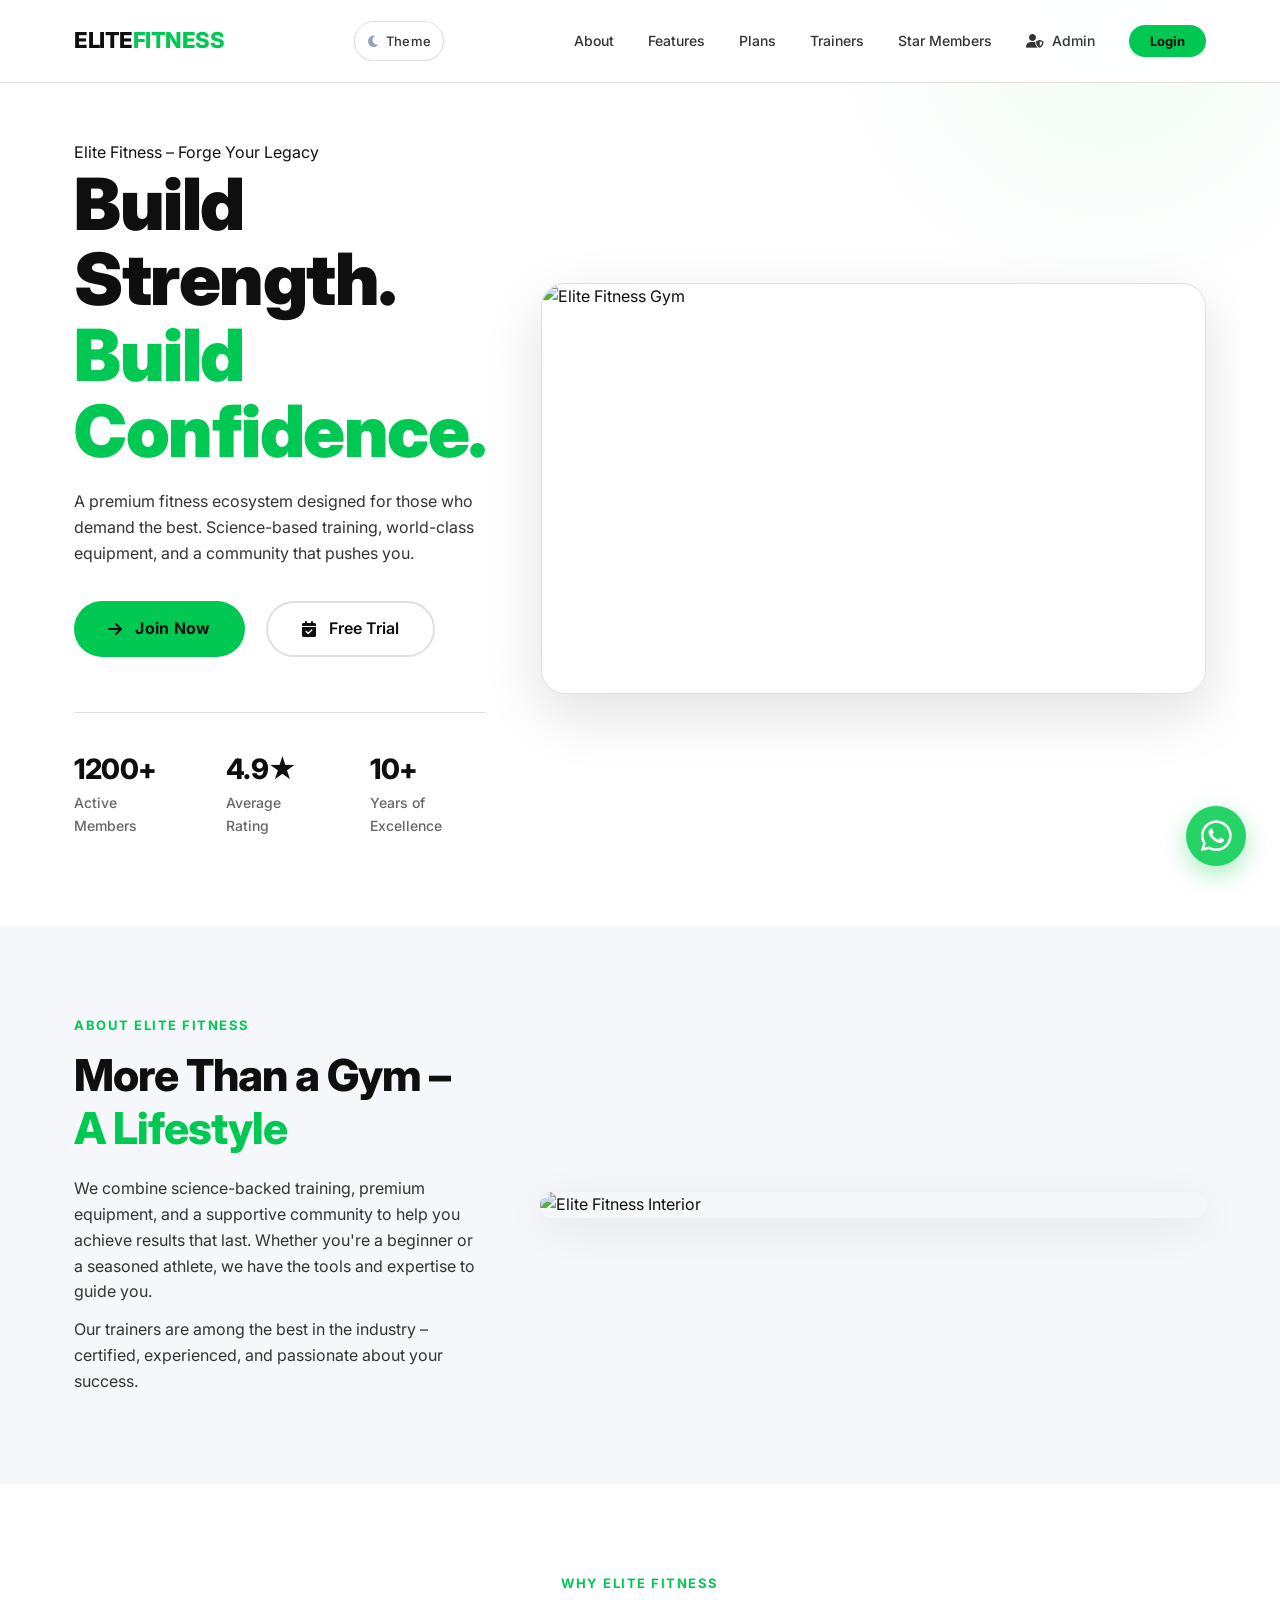
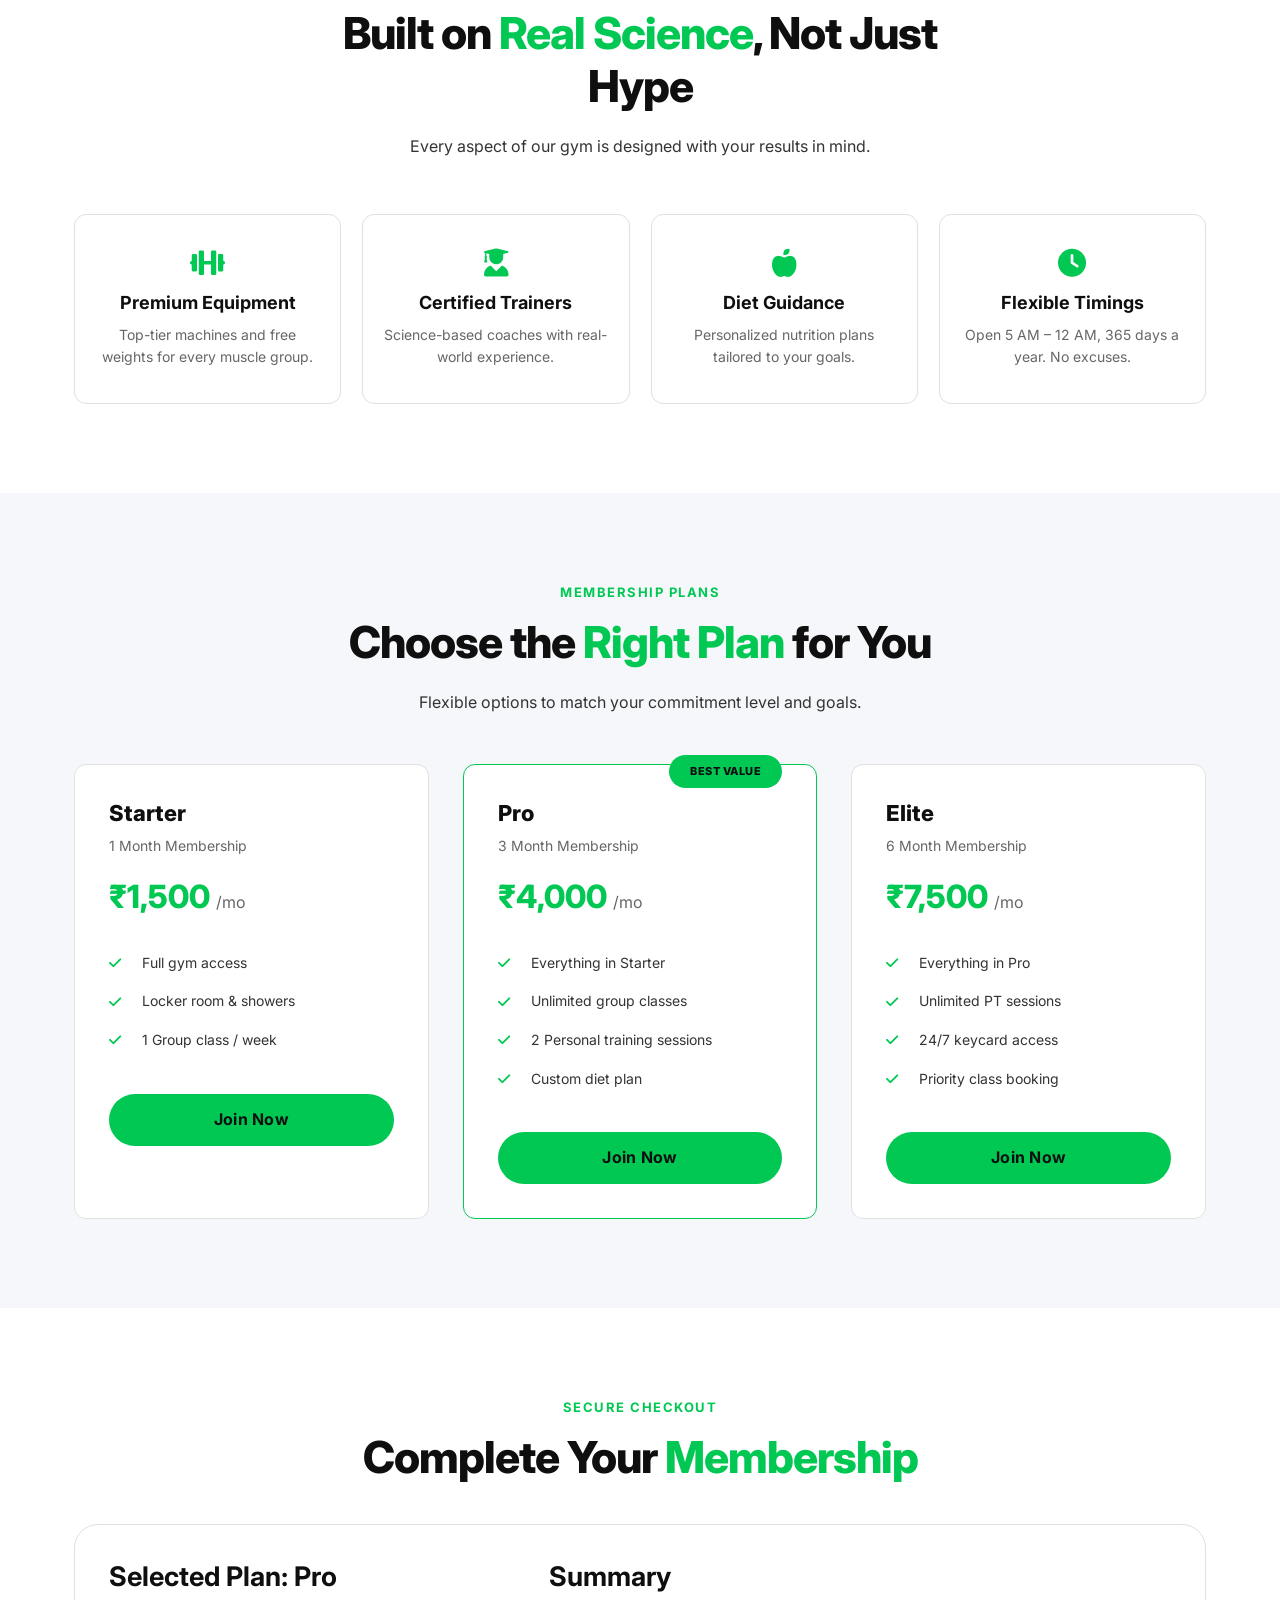
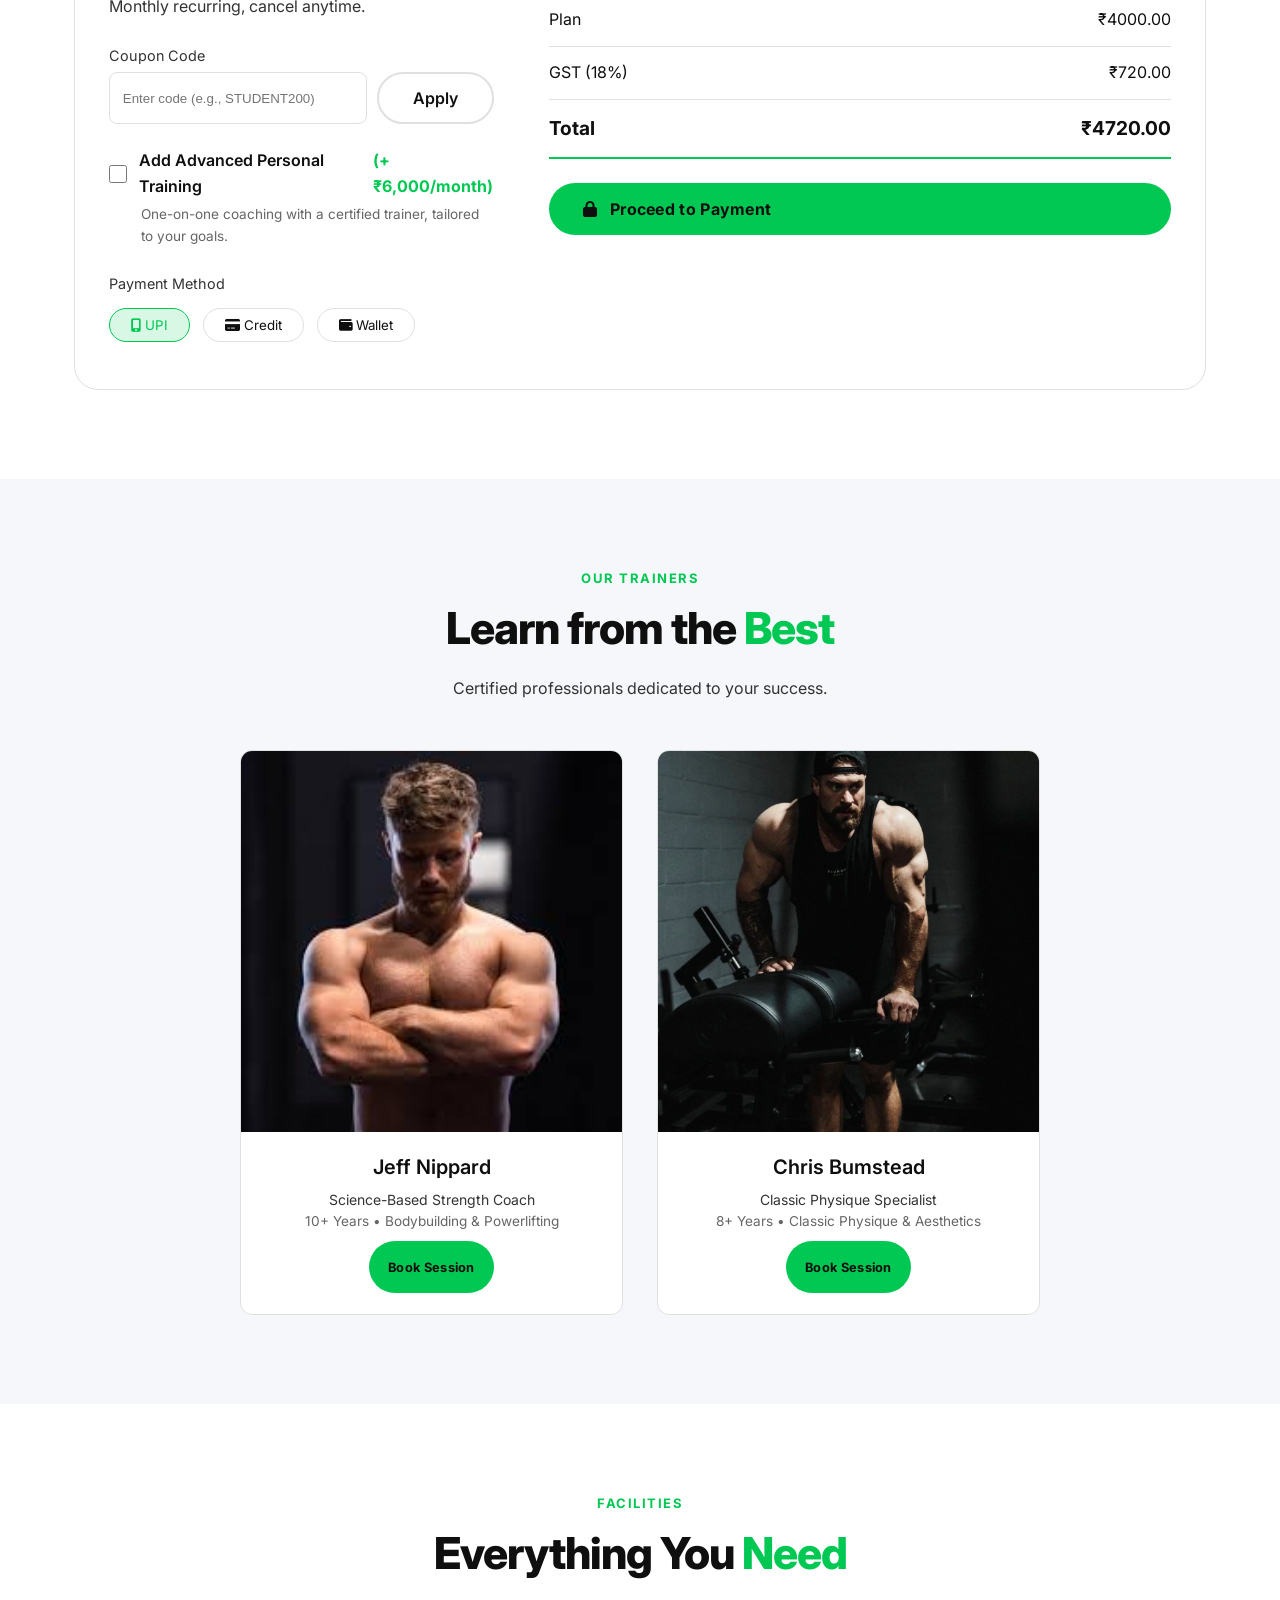
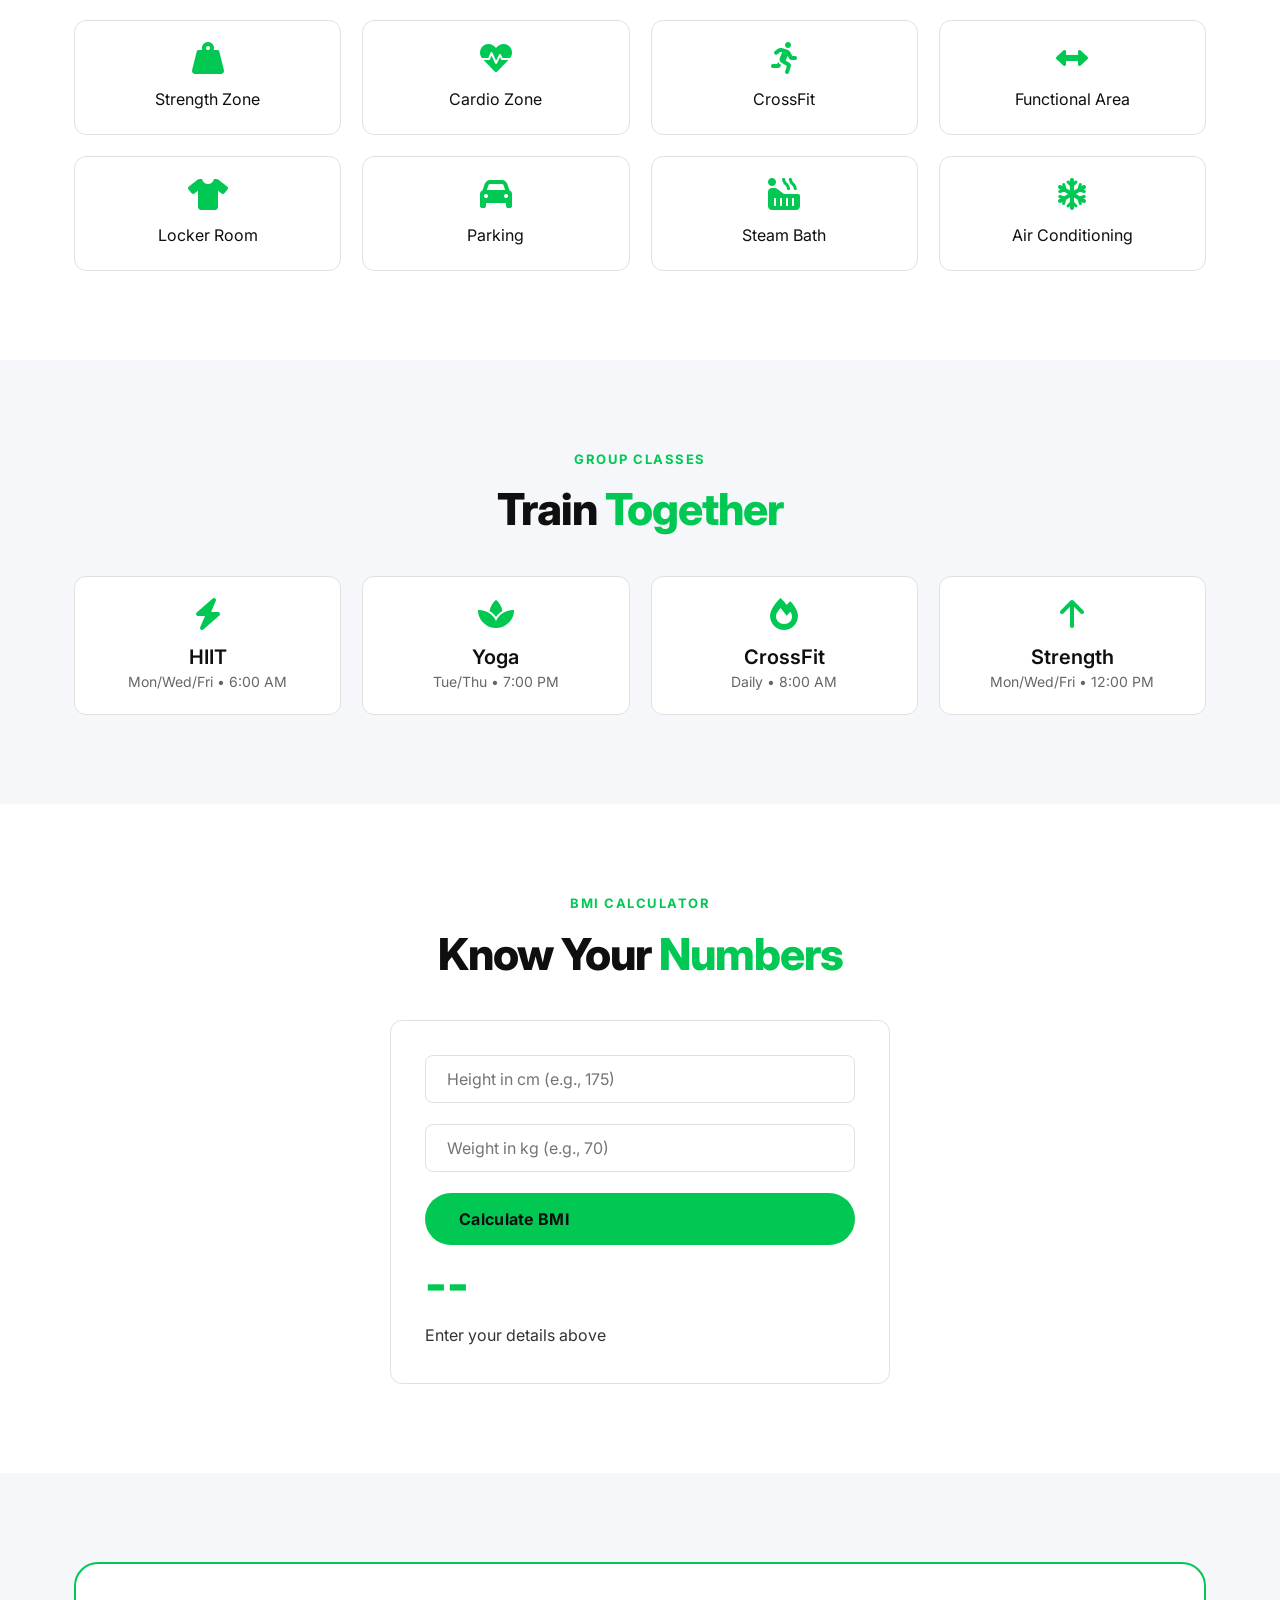
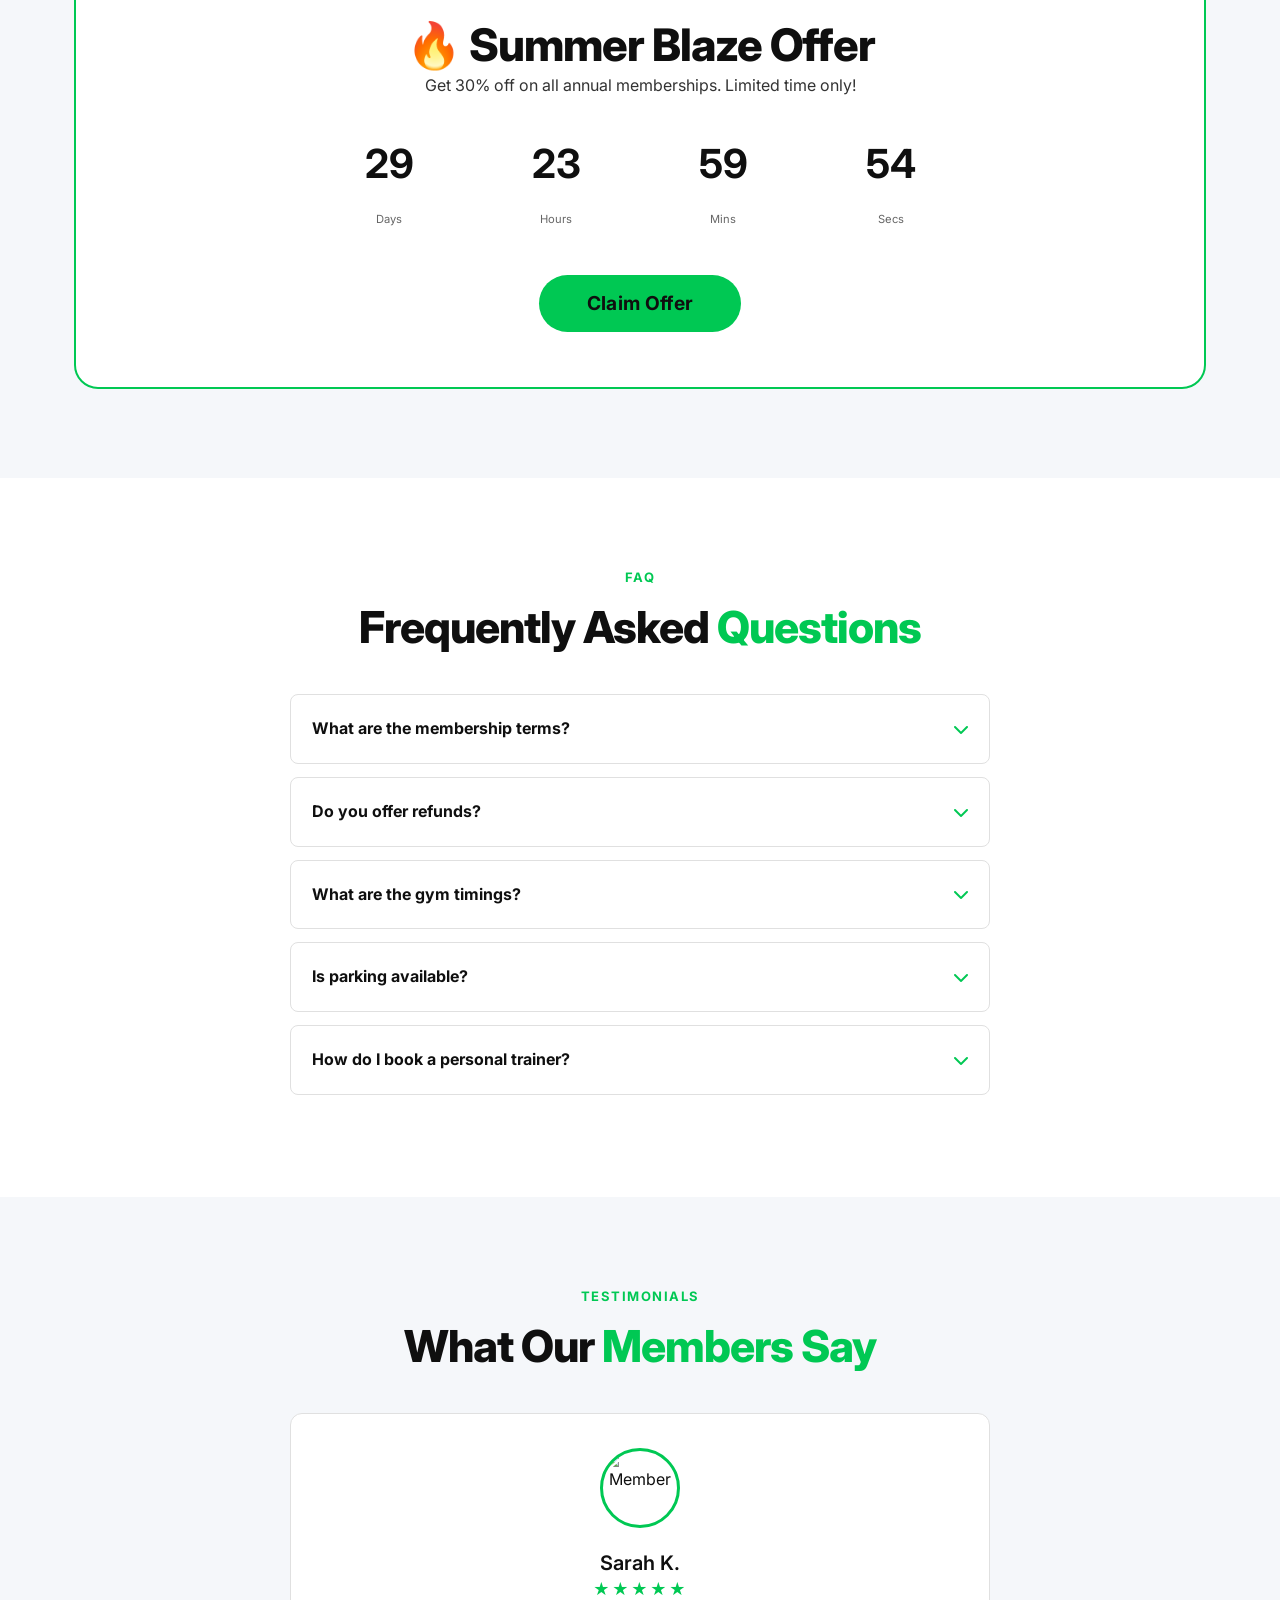
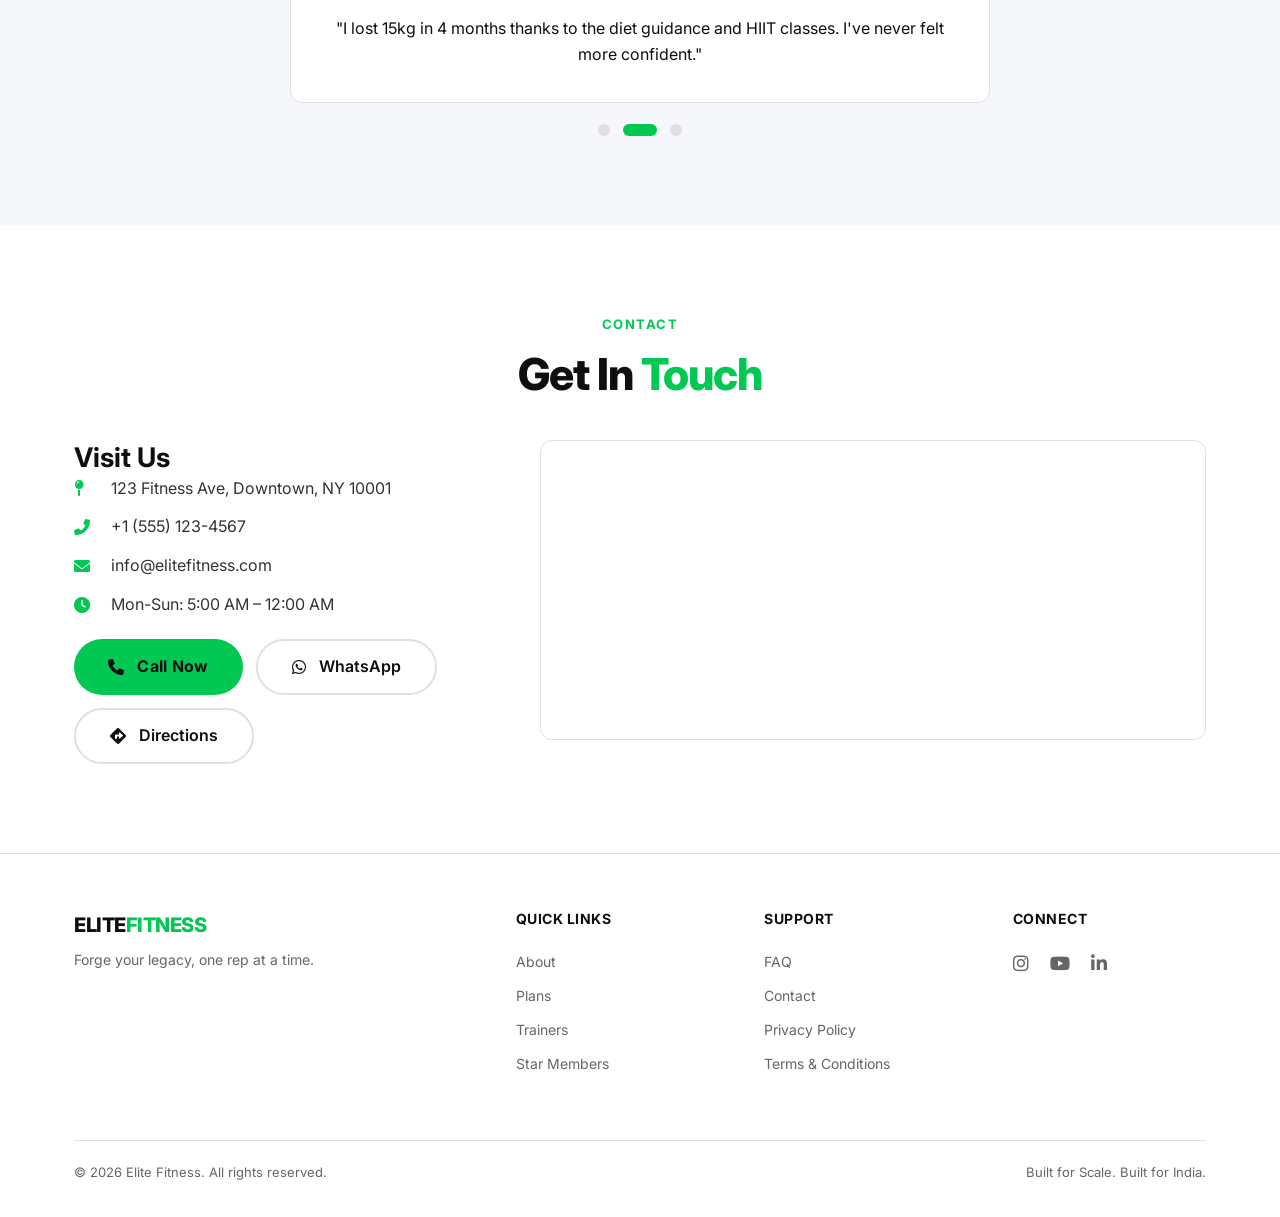
==== index.html @ 068bdd91 "mobile bug fixing" ====
<!DOCTYPE html>
<html lang="en">
<head>
    <meta charset="UTF-8" />
    <meta name="viewport" content="width=device-width, initial-scale=1.0, maximum-scale=1.0, user-scalable=no" />
    <title>Elite Fitness – Built for Scale. Built for India.</title>

    <script>
        (function() {
            var savedTheme = localStorage.getItem('theme') || 'dark';
            document.documentElement.setAttribute('data-theme', savedTheme);
        })();
    </script>

    <link rel="preconnect" href="https://fonts.googleapis.com" />
    <link rel="preconnect" href="https://fonts.gstatic.com" crossorigin />
    <link href="https://fonts.googleapis.com/css2?family=Inter:opsz,wght@14..32,400;14..32,500;14..32,600;14..32,700;14..32,800;14..32,900&display=swap" rel="stylesheet" />
    <link rel="stylesheet" href="https://cdnjs.cloudflare.com/ajax/libs/font-awesome/6.0.0-beta3/css/all.min.css" />
    <link rel="stylesheet" href="css/style.css" />

    <style>
        /* ============================================================
           MODAL STYLES with Smooth Animation
           ============================================================ */
        .modal-overlay {
            position: fixed;
            top: 0;
            left: 0;
            right: 0;
            bottom: 0;
            background: rgba(0,0,0,0.7);
            backdrop-filter: blur(4px);
            z-index: 9999;
            display: flex;
            align-items: center;
            justify-content: center;
            padding: 20px;
            opacity: 0;
            visibility: hidden;
            transition: opacity 0.3s ease, visibility 0.3s ease;
        }
        .modal-overlay.active {
            opacity: 1;
            visibility: visible;
        }
        .modal-box {
            background: var(--bg-card);
            border-radius: var(--radius-lg);
            padding: 40px 32px;
            max-width: 600px;
            width: 100%;
            max-height: 80vh;
            overflow-y: auto;
            border: 1px solid var(--border-light);
            box-shadow: var(--shadow-lg);
            position: relative;
            transform: translateY(20px) scale(0.95);
            transition: transform 0.3s ease, opacity 0.3s ease;
            opacity: 0;
        }
        .modal-overlay.active .modal-box {
            transform: translateY(0) scale(1);
            opacity: 1;
        }
        .modal-box h2 {
            font-size: 24px;
            font-weight: 800;
            margin-bottom: 16px;
            color: var(--text-primary);
        }
        .modal-box p {
            color: var(--text-secondary);
            line-height: 1.8;
            font-size: 14px;
            margin-bottom: 12px;
        }
        .modal-box ul {
            color: var(--text-secondary);
            line-height: 1.8;
            font-size: 14px;
            padding-left: 20px;
            margin-bottom: 12px;
        }
        .modal-close {
            position: absolute;
            top: 16px;
            right: 20px;
            background: transparent;
            border: none;
            color: var(--text-muted);
            font-size: 28px;
            cursor: pointer;
            line-height: 1;
            transition: color 0.2s ease;
        }
        .modal-close:hover {
            color: var(--text-primary);
        }
        @media (max-width: 480px) {
            .modal-box {
                padding: 24px 16px;
            }
            .modal-box h2 {
                font-size: 20px;
            }
        }

        /* Hamburger override – ensure it's always on top and clickable */
        .hamburger {
            z-index: 1001 !important;
            pointer-events: auto !important;
            touch-action: manipulation !important;
            cursor: pointer !important;
        }
        .nav-right {
            z-index: 1002 !important;
            position: relative;
        }
    </style>
</head>
<body>

    <!-- ============================================================
    NAVBAR
    ============================================================ -->
    <nav class="navbar" id="navbar">
        <div class="container">
            <a href="index.html" class="nav-logo">ELITE<span>FITNESS</span></a>

            <div class="nav-right">
                <button class="theme-toggle" id="themeToggle" aria-label="Toggle theme">
                    <span class="icon-sun"><i class="fas fa-sun"></i></span>
                    <span class="icon-moon"><i class="fas fa-moon"></i></span>
                    <span class="toggle-label">Theme</span>
                </button>

                <!-- Hamburger with inline onclick fallback -->
                <button class="hamburger" id="hamburger" aria-label="Toggle menu" onclick="toggleMenu(event)">
                    <span></span>
                    <span></span>
                    <span></span>
                </button>
            </div>

            <ul class="nav-links" id="navLinks">
                <li><a href="#about">About</a></li>
                <li><a href="#features">Features</a></li>
                <li><a href="#plans">Plans</a></li>
                <li><a href="#trainers">Trainers</a></li>
                <li><a href="star-members.html">Star Members</a></li>
                <li><a href="admin.html" class="admin-link"><i class="fas fa-user-shield"></i> Admin</a></li>
                <li><a href="dashboard.html" class="nav-cta">Login</a></li>
            </ul>
        </div>
    </nav>

    <!-- ============================================================
    REST OF SECTIONS (unchanged – kept compact for space)
    ============================================================ -->
    <section class="hero" id="home">
        <div class="container">
            <div class="hero-grid">
                <div class="hero-text">
                    <div class="hero-badge"><span class="dot"></span>Elite Fitness – Forge Your Legacy</div>
                    <h1>Build Strength.<br /><span class="highlight">Build Confidence.</span></h1>
                    <p>A premium fitness ecosystem designed for those who demand the best. Science-based training, world-class equipment, and a community that pushes you.</p>
                    <div class="hero-actions">
                        <a href="#plans" class="btn-primary"><i class="fas fa-arrow-right"></i> Join Now</a>
                        <a href="#contact" class="btn-outline"><i class="fas fa-calendar-check"></i> Free Trial</a>
                    </div>
                    <div class="hero-stats">
                        <div><div class="stat-number">1200+</div><div class="stat-label">Active Members</div></div>
                        <div><div class="stat-number">4.9★</div><div class="stat-label">Average Rating</div></div>
                        <div><div class="stat-number">10+</div><div class="stat-label">Years of Excellence</div></div>
                    </div>
                </div>
                <div class="hero-image">
                    <img src="https://images.unsplash.com/photo-1534438327276-14e5300c3a48?w=800&q=80" alt="Elite Fitness Gym" loading="lazy" />
                </div>
            </div>
        </div>
    </section>

    <section class="section" id="about">
        <div class="container">
            <div class="grid-2">
                <div>
                    <span class="section-label">About Elite Fitness</span>
                    <h2 class="section-title">More Than a Gym – <span class="highlight">A Lifestyle</span></h2>
                    <p class="section-desc">We combine science-backed training, premium equipment, and a supportive community to help you achieve results that last. Whether you're a beginner or a seasoned athlete, we have the tools and expertise to guide you.</p>
                    <p class="section-desc" style="margin-top:12px;">Our trainers are among the best in the industry – certified, experienced, and passionate about your success.</p>
                </div>
                <div>
                    <img src="https://images.unsplash.com/photo-1526506118085-60ce8714f8c5?w=800&q=80" alt="Elite Fitness Interior" loading="lazy" style="width:100%; border-radius:var(--radius-lg); box-shadow:var(--shadow-md);" />
                </div>
            </div>
        </div>
    </section>

    <section class="section section-alt" id="features">
        <div class="container">
            <div style="text-align:center; max-width:700px; margin:0 auto 40px;">
                <span class="section-label">Why Elite Fitness</span>
                <h2 class="section-title">Built on <span class="highlight">Real Science</span>, Not Just Hype</h2>
                <p class="section-desc" style="margin:0 auto;">Every aspect of our gym is designed with your results in mind.</p>
            </div>
            <div class="feature-grid">
                <div class="feature-item"><i class="fas fa-dumbbell"></i><h4>Premium Equipment</h4><p>Top-tier machines and free weights for every muscle group.</p></div>
                <div class="feature-item"><i class="fas fa-user-graduate"></i><h4>Certified Trainers</h4><p>Science-based coaches with real-world experience.</p></div>
                <div class="feature-item"><i class="fas fa-apple-alt"></i><h4>Diet Guidance</h4><p>Personalized nutrition plans tailored to your goals.</p></div>
                <div class="feature-item"><i class="fas fa-clock"></i><h4>Flexible Timings</h4><p>Open 5 AM – 12 AM, 365 days a year. No excuses.</p></div>
            </div>
        </div>
    </section>

    <section class="section" id="plans">
        <div class="container">
            <div style="text-align:center; max-width:700px; margin:0 auto 48px;">
                <span class="section-label">Membership Plans</span>
                <h2 class="section-title">Choose the <span class="highlight">Right Plan</span> for You</h2>
                <p class="section-desc" style="margin:0 auto;">Flexible options to match your commitment level and goals.</p>
            </div>
            <div class="grid-3">
                <div class="format-card">
                    <h3>Starter</h3>
                    <div class="subtitle">1 Month Membership</div>
                    <div class="price">₹1,500 <span>/mo</span></div>
                    <ul>
                        <li><i class="fas fa-check"></i> Full gym access</li>
                        <li><i class="fas fa-check"></i> Locker room & showers</li>
                        <li><i class="fas fa-check"></i> 1 Group class / week</li>
                    </ul>
                    <a href="#checkout" class="btn-primary" style="width:100%; justify-content:center;">Join Now</a>
                </div>
                <div class="format-card" style="border-color:var(--accent);">
                    <span class="popular">Best Value</span>
                    <h3>Pro</h3>
                    <div class="subtitle">3 Month Membership</div>
                    <div class="price">₹4,000 <span>/mo</span></div>
                    <ul>
                        <li><i class="fas fa-check"></i> Everything in Starter</li>
                        <li><i class="fas fa-check"></i> Unlimited group classes</li>
                        <li><i class="fas fa-check"></i> 2 Personal training sessions</li>
                        <li><i class="fas fa-check"></i> Custom diet plan</li>
                    </ul>
                    <a href="#checkout" class="btn-primary" style="width:100%; justify-content:center;">Join Now</a>
                </div>
                <div class="format-card">
                    <h3>Elite</h3>
                    <div class="subtitle">6 Month Membership</div>
                    <div class="price">₹7,500 <span>/mo</span></div>
                    <ul>
                        <li><i class="fas fa-check"></i> Everything in Pro</li>
                        <li><i class="fas fa-check"></i> Unlimited PT sessions</li>
                        <li><i class="fas fa-check"></i> 24/7 keycard access</li>
                        <li><i class="fas fa-check"></i> Priority class booking</li>
                    </ul>
                    <a href="#checkout" class="btn-primary" style="width:100%; justify-content:center;">Join Now</a>
                </div>
            </div>
        </div>
    </section>

    <section class="section section-alt" id="checkout">
        <div class="container">
            <div style="text-align:center; max-width:700px; margin:0 auto 40px;">
                <span class="section-label">Secure Checkout</span>
                <h2 class="section-title">Complete Your <span class="highlight">Membership</span></h2>
            </div>
            <div class="checkout-wrapper" id="checkoutWrapper">
                <div>
                    <h3>Selected Plan: <span id="selectedPlanName">Pro</span></h3>
                    <p style="color:var(--text-secondary);">Monthly recurring, cancel anytime.</p>
                    <div style="margin:1.5rem 0;">
                        <label style="display:block;font-size:0.9rem;color:var(--text-secondary);margin-bottom:0.3rem;">Coupon Code</label>
                        <div style="display:flex; gap:10px;">
                            <input type="text" id="discountCodeInput" placeholder="Enter code (e.g., STUDENT200)" style="flex:1; padding:0.8rem; border-radius:8px; border:1px solid var(--border-light); background:var(--bg-card); color:var(--text-primary);" />
                            <button class="btn-outline" id="applyDiscountBtn">Apply</button>
                        </div>
                        <div id="discountMessage" style="margin-top:0.5rem; font-size:0.9rem;"></div>
                    </div>
                    <div style="margin:1.5rem 0;">
                        <label style="display:flex; align-items:center; gap:12px; cursor:pointer;">
                            <input type="checkbox" id="ptAddon" style="width:20px; height:20px; accent-color:var(--accent);" />
                            <span style="font-weight:600;">Add Advanced Personal Training</span>
                            <span style="color:var(--accent); font-weight:700;">(+₹6,000/month)</span>
                        </label>
                        <p style="color:var(--text-muted); font-size:0.85rem; margin-top:4px; margin-left:32px;">One-on-one coaching with a certified trainer, tailored to your goals.</p>
                    </div>
                    <label style="display:block;font-size:0.9rem;color:var(--text-secondary);margin-bottom:0.5rem;">Payment Method</label>
                    <div class="payment-methods">
                        <button class="active"><i class="fas fa-mobile-alt"></i> UPI</button>
                        <button><i class="fas fa-credit-card"></i> Credit</button>
                        <button><i class="fas fa-wallet"></i> Wallet</button>
                    </div>
                </div>
                <div>
                    <h3>Summary</h3>
                    <div class="summary-line"><span>Plan</span><span id="summaryPlanPrice">₹4,000.00</span></div>
                    <div class="summary-line" id="ptSummaryRow" style="display:none;"><span>Advanced Personal Training</span><span id="summaryPtPrice">₹6,000.00</span></div>
                    <div class="summary-line" id="discountSummaryRow" style="display:none;"><span>Discount</span><span id="summaryDiscount">-₹0.00</span></div>
                    <div class="summary-line"><span>GST (18%)</span><span id="summaryGst">₹720.00</span></div>
                    <div class="summary-line total"><span>Total</span><span id="summaryTotal">₹4,720.00</span></div>
                    <button class="btn-primary" style="width:100%;margin-top:1.5rem;" id="proceedPaymentBtn"><i class="fas fa-lock"></i> Proceed to Payment</button>
                </div>
            </div>
        </div>
    </section>

    <section class="section" id="trainers">
        <div class="container">
            <div style="text-align:center; max-width:700px; margin:0 auto 48px;">
                <span class="section-label">Our Trainers</span>
                <h2 class="section-title">Learn from the <span class="highlight">Best</span></h2>
                <p class="section-desc" style="margin:0 auto;">Certified professionals dedicated to your success.</p>
            </div>
            <div class="trainer-grid">
                <div class="trainer-card">
                    <img src="images/trainer-jeff.webp" alt="Jeff Nippard" loading="lazy" />
                    <div class="info">
                        <h4>Jeff Nippard</h4>
                        <p>Science-Based Strength Coach</p>
                        <p style="font-size:0.85rem; color:var(--text-muted);">10+ Years • Bodybuilding & Powerlifting</p>
                        <button class="btn-primary" style="padding:0.4rem 1.2rem;font-size:0.8rem;margin-top:0.5rem;">Book Session</button>
                    </div>
                </div>
                <div class="trainer-card">
                    <img src="images/trainer-chris.webp" alt="Chris Bumstead" loading="lazy" />
                    <div class="info">
                        <h4>Chris Bumstead</h4>
                        <p>Classic Physique Specialist</p>
                        <p style="font-size:0.85rem; color:var(--text-muted);">8+ Years • Classic Physique & Aesthetics</p>
                        <button class="btn-primary" style="padding:0.4rem 1.2rem;font-size:0.8rem;margin-top:0.5rem;">Book Session</button>
                    </div>
                </div>
            </div>
        </div>
    </section>

    <section class="section section-alt" id="facilities">
        <div class="container">
            <div style="text-align:center; max-width:700px; margin:0 auto 40px;">
                <span class="section-label">Facilities</span>
                <h2 class="section-title">Everything You <span class="highlight">Need</span></h2>
            </div>
            <div class="facility-grid">
                <div class="facility-item"><i class="fas fa-weight-hanging"></i><p>Strength Zone</p></div>
                <div class="facility-item"><i class="fas fa-heartbeat"></i><p>Cardio Zone</p></div>
                <div class="facility-item"><i class="fas fa-running"></i><p>CrossFit</p></div>
                <div class="facility-item"><i class="fas fa-arrows-alt-h"></i><p>Functional Area</p></div>
                <div class="facility-item"><i class="fas fa-tshirt"></i><p>Locker Room</p></div>
                <div class="facility-item"><i class="fas fa-car"></i><p>Parking</p></div>
                <div class="facility-item"><i class="fas fa-hot-tub"></i><p>Steam Bath</p></div>
                <div class="facility-item"><i class="fas fa-snowflake"></i><p>Air Conditioning</p></div>
            </div>
        </div>
    </section>

    <section class="section" id="classes">
        <div class="container">
            <div style="text-align:center; max-width:700px; margin:0 auto 40px;">
                <span class="section-label">Group Classes</span>
                <h2 class="section-title">Train <span class="highlight">Together</span></h2>
            </div>
            <div class="class-grid">
                <div class="class-card"><i class="fas fa-bolt"></i><h4>HIIT</h4><div class="time">Mon/Wed/Fri • 6:00 AM</div></div>
                <div class="class-card"><i class="fas fa-spa"></i><h4>Yoga</h4><div class="time">Tue/Thu • 7:00 PM</div></div>
                <div class="class-card"><i class="fas fa-fire"></i><h4>CrossFit</h4><div class="time">Daily • 8:00 AM</div></div>
                <div class="class-card"><i class="fas fa-arrow-up"></i><h4>Strength</h4><div class="time">Mon/Wed/Fri • 12:00 PM</div></div>
            </div>
        </div>
    </section>

    <section class="section section-alt" id="bmi">
        <div class="container">
            <div style="text-align:center; max-width:700px; margin:0 auto 40px;">
                <span class="section-label">BMI Calculator</span>
                <h2 class="section-title">Know Your <span class="highlight">Numbers</span></h2>
            </div>
            <div class="bmi-box">
                <input type="number" id="bmiHeight" placeholder="Height in cm (e.g., 175)" min="1" />
                <input type="number" id="bmiWeight" placeholder="Weight in kg (e.g., 70)" min="1" />
                <button class="btn-primary" id="calcBmi" style="width:100%;">Calculate BMI</button>
                <div class="bmi-result" id="bmiResult">
                    <div class="bmi-number">--</div>
                    <p id="bmiCategory" style="color:var(--text-secondary);">Enter your details above</p>
                    <p id="bmiSuggestion" style="font-size:0.9rem;color:var(--text-secondary);"></p>
                </div>
            </div>
        </div>
    </section>

    <section class="section" id="offers">
        <div class="container">
            <div class="offer-banner">
                <h2 style="font-size:clamp(1.8rem,4vw,2.8rem);">🔥 Summer Blaze Offer</h2>
                <p style="color:var(--text-secondary);">Get 30% off on all annual memberships. Limited time only!</p>
                <div class="countdown" id="countdown">
                    <span><span id="days">00</span><span class="label">Days</span></span>
                    <span><span id="hours">00</span><span class="label">Hours</span></span>
                    <span><span id="minutes">00</span><span class="label">Mins</span></span>
                    <span><span id="seconds">00</span><span class="label">Secs</span></span>
                </div>
                <a href="#plans" class="btn-primary" style="font-size:1.2rem;padding:0.8rem 3rem;">Claim Offer</a>
            </div>
        </div>
    </section>

    <section class="section section-alt" id="faq">
        <div class="container">
            <div style="text-align:center; max-width:700px; margin:0 auto 40px;">
                <span class="section-label">FAQ</span>
                <h2 class="section-title">Frequently Asked <span class="highlight">Questions</span></h2>
            </div>
            <div class="faq-list">
                <div class="faq-item"><div class="faq-question">What are the membership terms? <i class="fas fa-chevron-down"></i></div><div class="faq-answer">All memberships are monthly rolling. You can cancel anytime with 7 days' notice.</div></div>
                <div class="faq-item"><div class="faq-question">Do you offer refunds? <i class="fas fa-chevron-down"></i></div><div class="faq-answer">We offer a 7-day money-back guarantee if you are not satisfied with your trial.</div></div>
                <div class="faq-item"><div class="faq-question">What are the gym timings? <i class="fas fa-chevron-down"></i></div><div class="faq-answer">We are open from 5:00 AM to 12:00 AM, 365 days a year.</div></div>
                <div class="faq-item"><div class="faq-question">Is parking available? <i class="fas fa-chevron-down"></i></div><div class="faq-answer">Yes, we have a dedicated parking lot with 50+ spots for members.</div></div>
                <div class="faq-item"><div class="faq-question">How do I book a personal trainer? <i class="fas fa-chevron-down"></i></div><div class="faq-answer">You can book a session directly via the trainers' section on this site or at the front desk.</div></div>
            </div>
        </div>
    </section>

    <section class="section" id="testimonials">
        <div class="container">
            <div style="text-align:center; max-width:700px; margin:0 auto 40px;">
                <span class="section-label">Testimonials</span>
                <h2 class="section-title">What Our <span class="highlight">Members Say</span></h2>
            </div>
            <div class="testimonial-carousel">
                <div class="testimonial-track" id="testimonialTrack">
                    <div class="testimonial-card"><img src="https://images.unsplash.com/photo-1507003211169-0a1dd7228f2d?w=200&q=80" alt="Member" loading="lazy" width="80" height="80" /><h4>Michael R.</h4><div class="stars">★★★★★</div><p>"The best gym I've ever been to. The trainers know their stuff, and the atmosphere is electric."</p></div>
                    <div class="testimonial-card"><img src="https://images.unsplash.com/photo-1494790108377-be9c29b29330?w=200&q=80" alt="Member" loading="lazy" width="80" height="80" /><h4>Sarah K.</h4><div class="stars">★★★★★</div><p>"I lost 15kg in 4 months thanks to the diet guidance and HIIT classes. I've never felt more confident."</p></div>
                    <div class="testimonial-card"><img src="https://images.unsplash.com/photo-1500648767791-00dcc994a43e?w=200&q=80" alt="Member" loading="lazy" width="80" height="80" /><h4>David L.</h4><div class="stars">★★★★★</div><p>"State-of-the-art equipment and a welcoming community. It's my second home."</p></div>
                </div>
                <div class="dots" id="dotsContainer">
                    <span class="active" data-index="0"></span>
                    <span data-index="1"></span>
                    <span data-index="2"></span>
                </div>
            </div>
        </div>
    </section>

    <section class="section section-alt" id="contact">
        <div class="container">
            <div style="text-align:center; max-width:700px; margin:0 auto 40px;">
                <span class="section-label">Contact</span>
                <h2 class="section-title">Get In <span class="highlight">Touch</span></h2>
            </div>
            <div class="contact-grid">
                <div class="contact-info">
                    <h3>Visit Us</h3>
                    <p><i class="fas fa-map-pin"></i> 123 Fitness Ave, Downtown, NY 10001</p>
                    <p><i class="fas fa-phone-alt"></i> +1 (555) 123-4567</p>
                    <p><i class="fas fa-envelope"></i> info@elitefitness.com</p>
                    <p><i class="fas fa-clock"></i> Mon-Sun: 5:00 AM – 12:00 AM</p>
                    <div class="contact-actions">
                        <a href="tel:+15551234567" class="btn-primary"><i class="fas fa-phone"></i> Call Now</a>
                        <a href="#" class="btn-outline"><i class="fab fa-whatsapp"></i> WhatsApp</a>
                        <a href="#" class="btn-outline"><i class="fas fa-directions"></i> Directions</a>
                    </div>
                </div>
                <div class="contact-map">
                    <iframe src="https://www.google.com/maps/embed?pb=!1m18!1m12!1m3!1d3022.1!2d-74.006!3d40.7128!2m3!1f0!2f0!3f0!3m2!1i1024!2i768!4f13.1!3m3!1m2!1s0x0%3A0x0!2zNDDCsDQyJzQ2LjAiTiA3NMKwMDAnMjEuMCJX!5e0!3m2!1sen!2sus!4v1610000000000" allowfullscreen="" loading="lazy" referrerpolicy="no-referrer-when-downgrade" title="Google Map"></iframe>
                </div>
            </div>
        </div>
    </section>

    <footer class="footer">
        <div class="container">
            <div class="footer-grid">
                <div class="footer-brand">
                    <div class="nav-logo" style="font-size:20px;">ELITE<span style="color:var(--accent);">FITNESS</span></div>
                    <p>Forge your legacy, one rep at a time.</p>
                </div>
                <div>
                    <h4>Quick Links</h4>
                    <ul>
                        <li><a href="#about">About</a></li>
                        <li><a href="#plans">Plans</a></li>
                        <li><a href="#trainers">Trainers</a></li>
                        <li><a href="star-members.html">Star Members</a></li>
                    </ul>
                </div>
                <div>
                    <h4>Support</h4>
                    <ul>
                        <li><a href="#faq">FAQ</a></li>
                        <li><a href="#contact">Contact</a></li>
                        <li><a href="#" onclick="openModal('privacy'); return false;">Privacy Policy</a></li>
                        <li><a href="#" onclick="openModal('terms'); return false;">Terms & Conditions</a></li>
                    </ul>
                </div>
                <div>
                    <h4>Connect</h4>
                    <div class="footer-social">
                        <a href="#"><i class="fab fa-instagram"></i></a>
                        <a href="#"><i class="fab fa-youtube"></i></a>
                        <a href="#"><i class="fab fa-linkedin-in"></i></a>
                        <a href="#"><i class="fab fa-x-twitter"></i></a>
                    </div>
                </div>
            </div>
            <div class="footer-bottom">
                <span>&copy; 2026 Elite Fitness. All rights reserved.</span>
                <span>Built for Scale. Built for India.</span>
            </div>
        </div>
    </footer>

    <!-- MODAL -->
    <div class="modal-overlay" id="modalOverlay">
        <div class="modal-box">
            <button class="modal-close" onclick="closeModal()">&times;</button>
            <div id="modalContent">
                <h2 id="modalTitle">Privacy Policy</h2>
                <div id="modalBody"><p>Loading...</p></div>
            </div>
        </div>
    </div>

    <!-- FLOATING BUTTONS -->
    <div class="floating">
        <a href="https://wa.me/15551234567" target="_blank" class="whatsapp" aria-label="Chat on WhatsApp"><i class="fab fa-whatsapp"></i></a>
        <button class="back-top" id="backTop" aria-label="Back to top"><i class="fas fa-arrow-up"></i></button>
    </div>

    <!-- ============================================================
    SCRIPTS
    ============================================================ -->
    <script src="js/data-layer.js"></script>
    <script src="js/script.js"></script>

    <script>
        // ============================================================
        // MODAL FUNCTIONS
        // ============================================================
        function openModal(type) {
            var overlay = document.getElementById('modalOverlay');
            var title = document.getElementById('modalTitle');
            var body = document.getElementById('modalBody');

            if (type === 'privacy') {
                title.textContent = 'Privacy Policy';
                body.innerHTML = `
                    <p><strong>Last Updated:</strong> January 2026</p>
                    <p>At Elite Fitness, we take your privacy seriously. This policy describes how we collect, use, and protect your personal information.</p>
                    <p><strong>1. Information We Collect</strong></p>
                    <ul>
                        <li>Name, email address, phone number, and physical address</li>
                        <li>Membership details and payment history</li>
                        <li>Fitness goals and progress tracking data</li>
                        <li>Website usage data (cookies and analytics)</li>
                    </ul>
                    <p><strong>2. How We Use Your Information</strong></p>
                    <ul>
                        <li>To manage your membership and provide gym services</li>
                        <li>To send you renewal reminders and important updates</li>
                        <li>To improve our website and member experience</li>
                        <li>To process payments and maintain records</li>
                    </ul>
                    <p><strong>3. Data Protection</strong></p>
                    <p>We implement industry-standard security measures to protect your personal information. Your data is stored securely and is never shared with third parties without your explicit consent, except as required by law.</p>
                    <p><strong>4. Your Rights</strong></p>
                    <ul>
                        <li>You may request access to your personal data at any time</li>
                        <li>You may request corrections to your personal information</li>
                        <li>You may request deletion of your data (subject to legal obligations)</li>
                    </ul>
                    <p><strong>5. Contact Us</strong></p>
                    <p>If you have any questions about this policy, please contact us at <strong>info@elitefitness.com</strong>.</p>
                `;
            } else if (type === 'terms') {
                title.textContent = 'Terms & Conditions';
                body.innerHTML = `
                    <p><strong>Last Updated:</strong> January 2026</p>
                    <p>Welcome to Elite Fitness. By using our website and services, you agree to the following terms and conditions.</p>
                    <p><strong>1. Membership Terms</strong></p>
                    <ul>
                        <li>Memberships are monthly rolling and auto-renew unless cancelled with 7 days' notice</li>
                        <li>You may cancel your membership at any time with 7 days' notice</li>
                        <li>No refunds are provided for partial months</li>
                    </ul>
                    <p><strong>2. Payments</strong></p>
                    <ul>
                        <li>All payments are processed securely through Razorpay</li>
                        <li>GST (18%) is applicable on all memberships</li>
                        <li>Student discounts (₹200 off) require a valid student ID</li>
                    </ul>
                    <p><strong>3. Gym Usage</strong></p>
                    <ul>
                        <li>All members must follow gym rules and safety guidelines</li>
                        <li>Elite Fitness is not responsible for any injuries sustained during workouts</li>
                        <li>Personal training sessions must be booked in advance</li>
                    </ul>
                    <p><strong>4. Liability</strong></p>
                    <p>Elite Fitness is not liable for any loss, damage, or injury arising from your use of the gym facilities or services, except where required by law.</p>
                    <p><strong>5. Changes to Terms</strong></p>
                    <p>We reserve the right to update these terms at any time. Changes will be communicated via email or through the website.</p>
                    <p><strong>6. Contact Us</strong></p>
                    <p>For questions regarding these terms, please contact us at <strong>info@elitefitness.com</strong>.</p>
                `;
            }

            overlay.classList.add('active');
            document.body.style.overflow = 'hidden';
        }

        function closeModal() {
            var overlay = document.getElementById('modalOverlay');
            overlay.classList.remove('active');
            document.body.style.overflow = '';
        }

        // Close modal on outside click and ESC
        document.getElementById('modalOverlay').addEventListener('click', function(e) {
            if (e.target === this) closeModal();
        });
        document.addEventListener('keydown', function(e) {
            if (e.key === 'Escape') closeModal();
        });

        // ============================================================
        // HAMBURGER MENU – FIXED WITH INLINE FALLBACK
        // ============================================================
        function toggleMenu(event) {
            if (event) event.stopPropagation();
            var hamburger = document.getElementById('hamburger');
            var navLinks = document.getElementById('navLinks');
            if (hamburger && navLinks) {
                hamburger.classList.toggle('active');
                navLinks.classList.toggle('open');
            }
        }

        // Also attach event listener for modern browsers (backup)
        document.addEventListener('DOMContentLoaded', function() {
            var hamburger = document.getElementById('hamburger');
            var navLinks = document.getElementById('navLinks');

            if (hamburger) {
                // Remove any previous listeners to avoid duplicates
                var newHamburger = hamburger.cloneNode(true);
                hamburger.parentNode.replaceChild(newHamburger, hamburger);
                // Re-assign
                var freshHamburger = document.getElementById('hamburger');
                if (freshHamburger) {
                    freshHamburger.addEventListener('click', function(e) {
                        e.stopPropagation();
                        this.classList.toggle('active');
                        document.getElementById('navLinks').classList.toggle('open');
                    });
                }
            }

            // Close on outside click
            document.addEventListener('click', function(e) {
                var menu = document.getElementById('navLinks');
                var hamburgerBtn = document.getElementById('hamburger');
                if (menu && menu.classList.contains('open')) {
                    if (!menu.contains(e.target) && !hamburgerBtn.contains(e.target)) {
                        menu.classList.remove('open');
                        hamburgerBtn.classList.remove('active');
                    }
                }
            });

            // Close on link click
            document.querySelectorAll('#navLinks a').forEach(function(link) {
                link.addEventListener('click', function() {
                    document.getElementById('navLinks').classList.remove('open');
                    document.getElementById('hamburger').classList.remove('active');
                });
            });
        });
    </script>

</body>
</html>
---- css/style.css ----
/* ============================================================
   ELITE FITNESS – GOLDEN RATIO STYLES
   Based on 1.618:1 ratio & Fibonacci sequence
   Mobile-Fixed Version
   ============================================================ */

/* ============================================================
   ROOT VARIABLES & THEMES
   ============================================================ */
:root {
    /* Dark Theme (default) */
    --bg-body: #0F0F0F;
    --bg-nav: rgba(15, 15, 15, 0.92);
    --bg-section: #121212;
    --bg-card: #1E1E1E;
    --bg-cta: #1E1E1E;

    --text-primary: #FFFFFF;
    --text-secondary: #CCCCCC;
    --text-muted: #AAAAAA;
    --text-dark: #0F0F0F;

    --border-light: #2A2A2A;
    --border-card: #2A2A2A;

    --accent: #00C853;
    --accent-hover: #00E676;
    --accent-dim: rgba(0, 200, 83, 0.15);

    --shadow-sm: 0 1px 3px rgba(0, 0, 0, 0.6);
    --shadow-md: 0 10px 40px rgba(0, 0, 0, 0.8);
    --shadow-lg: 0 20px 60px rgba(0, 0, 0, 0.9);

    --radius: 12px;
    --radius-lg: 24px;

    --transition: 0.3s cubic-bezier(0.4, 0, 0.2, 1);
    --font: 'Inter', -apple-system, BlinkMacSystemFont, 'Segoe UI', Roboto, sans-serif;

    /* Golden Ratio Spacing (Fibonacci: 8, 13, 21, 34, 55, 89) */
    --space-xs: 8px;
    --space-sm: 13px;
    --space-md: 21px;
    --space-lg: 34px;
    --space-xl: 55px;
    --space-xxl: 89px;
}

[data-theme="light"] {
    --bg-body: #FFFFFF;
    --bg-nav: rgba(255, 255, 255, 0.92);
    --bg-section: #F5F7FA;
    --bg-card: #FFFFFF;
    --bg-cta: #F5F7FA;

    --text-primary: #0F0F0F;
    --text-secondary: #333333;
    --text-muted: #666666;
    --text-dark: #0F0F0F;

    --border-light: #E0E0E0;
    --border-card: #E0E0E0;

    --shadow-sm: 0 1px 3px rgba(0, 0, 0, 0.06);
    --shadow-md: 0 10px 40px rgba(0, 0, 0, 0.08);
    --shadow-lg: 0 20px 60px rgba(0, 0, 0, 0.12);
}

/* ============================================================
   RESET & BASE
   ============================================================ */
*,
*::before,
*::after {
    margin: 0;
    padding: 0;
    box-sizing: border-box;
}

html {
    scroll-behavior: smooth;
    -webkit-font-smoothing: antialiased;
    overflow-x: hidden;
    width: 100%;
}

body {
    font-family: var(--font);
    background: var(--bg-body);
    color: var(--text-primary);
    line-height: 1.618;
    transition: background 0.3s ease, color 0.3s ease;
    overflow-x: hidden;
    width: 100%;
    max-width: 100%;
}

img {
    max-width: 100%;
    display: block;
}

a {
    text-decoration: none;
    color: inherit;
}

.container {
    max-width: 1200px;
    margin: 0 auto;
    padding: 0 var(--space-lg);
    width: 100%;
    overflow-x: hidden;
}

/* ============================================================
   TYPOGRAPHY
   ============================================================ */
h1, .h1 {
    font-size: clamp(44px, 6vw, 72px);
    font-weight: 900;
    line-height: 1.1;
    letter-spacing: -1.5px;
}

h2, .h2 {
    font-size: clamp(32px, 4vw, 44px);
    font-weight: 800;
    line-height: 1.2;
    letter-spacing: -1px;
}

h3, .h3 {
    font-size: clamp(22px, 2.5vw, 27px);
    font-weight: 700;
    line-height: 1.3;
}

h4, .h4 {
    font-size: clamp(18px, 1.8vw, 20px);
    font-weight: 600;
    line-height: 1.4;
}

p, .body-text {
    font-size: clamp(16px, 1.2vw, 18px);
    line-height: 1.618;
}

small, .small-text {
    font-size: 14px;
    line-height: 1.618;
}

/* ============================================================
   BUTTONS
   ============================================================ */
.btn-primary {
    display: inline-flex;
    align-items: center;
    gap: var(--space-sm);
    background: var(--accent);
    color: #0F0F0F;
    padding: var(--space-sm) var(--space-lg);
    border-radius: 40px;
    font-weight: 700;
    font-size: 16px;
    border: none;
    cursor: pointer;
    transition: all 0.25s ease;
    font-family: var(--font);
    letter-spacing: 0.3px;
    min-height: 52px;
}

.btn-primary:hover {
    transform: translateY(-2px);
    box-shadow: 0 12px 30px rgba(0, 200, 83, 0.35);
    background: var(--accent-hover);
}

.btn-outline {
    display: inline-flex;
    align-items: center;
    gap: var(--space-sm);
    background: transparent;
    color: var(--text-primary);
    padding: var(--space-sm) var(--space-lg);
    border-radius: 40px;
    font-weight: 600;
    font-size: 16px;
    border: 2px solid var(--border-light);
    cursor: pointer;
    transition: all 0.25s ease;
    font-family: var(--font);
    min-height: 52px;
}

.btn-outline:hover {
    border-color: var(--accent);
    color: var(--accent);
    transform: translateY(-2px);
}

.btn-blue {
    display: inline-flex;
    align-items: center;
    gap: var(--space-sm);
    background: var(--accent);
    color: #0F0F0F;
    padding: var(--space-sm) var(--space-lg);
    border-radius: 40px;
    font-weight: 700;
    font-size: 14px;
    border: none;
    cursor: pointer;
    transition: all 0.25s ease;
    font-family: var(--font);
    min-height: 44px;
}

.btn-blue:hover {
    background: var(--accent-hover);
    transform: translateY(-2px);
}

/* ============================================================
   THEME TOGGLE (floating) – WILL BE OVERRIDDEN BY NAVBAR VERSION
   ============================================================ */
.theme-toggle-wrapper {
    position: fixed;
    top: var(--space-md);
    right: var(--space-lg);
    z-index: 9999;
    display: flex;
    align-items: center;
    gap: var(--space-sm);
}

.theme-toggle {
    background: var(--bg-card);
    border: 1px solid var(--border-light);
    border-radius: 40px;
    padding: var(--space-xs) var(--space-md);
    display: flex;
    align-items: center;
    gap: var(--space-sm);
    cursor: pointer;
    font-size: 14px;
    font-weight: 600;
    color: var(--text-primary);
    box-shadow: var(--shadow-sm);
    transition: background 0.3s ease, border-color 0.3s ease, box-shadow 0.3s ease;
    font-family: var(--font);
    touch-action: manipulation;
    -webkit-tap-highlight-color: transparent;
    user-select: none;
}

.theme-toggle:active {
    transform: scale(0.95);
}

.theme-toggle:hover {
    box-shadow: var(--shadow-md);
    border-color: var(--accent);
}

.theme-toggle .icon-sun {
    color: #FFB300;
}

.theme-toggle .icon-moon {
    color: #94a3b8;
}

[data-theme="dark"] .theme-toggle .icon-sun { display: inline; }
[data-theme="dark"] .theme-toggle .icon-moon { display: none; }
[data-theme="light"] .theme-toggle .icon-sun { display: none; }
[data-theme="light"] .theme-toggle .icon-moon { display: inline; }

.theme-toggle .toggle-label {
    font-size: 13px;
    font-weight: 500;
    color: var(--text-secondary);
    letter-spacing: 0.3px;
}

/* ============================================================
   NAVBAR
   ============================================================ */
.navbar {
    position: fixed;
    top: 0;
    left: 0;
    right: 0;
    z-index: 1000;
    padding: var(--space-md) 0;
    background: var(--bg-nav);
    backdrop-filter: blur(16px);
    -webkit-backdrop-filter: blur(16px);
    border-bottom: 1px solid var(--border-light);
    transition: background 0.3s ease, border-color 0.3s ease;
}

.navbar .container {
    display: flex;
    align-items: center;
    justify-content: space-between;
}

.nav-logo {
    font-size: 22px;
    font-weight: 800;
    letter-spacing: -0.5px;
    color: var(--text-primary);
}

.nav-logo span {
    color: var(--accent);
}

.nav-links {
    display: flex;
    align-items: center;
    gap: var(--space-lg);
    list-style: none;
}

.nav-links a {
    font-size: 14px;
    font-weight: 500;
    color: var(--text-secondary);
    transition: color 0.2s ease;
    position: relative;
}

.nav-links a::after {
    content: '';
    position: absolute;
    bottom: -4px;
    left: 0;
    width: 0;
    height: 2px;
    background: var(--accent);
    transition: width 0.25s ease;
}

.nav-links a:hover {
    color: var(--text-primary);
}

.nav-links a:hover::after {
    width: 100%;
}

.nav-cta {
    background: var(--accent);
    color: #0F0F0F !important;
    padding: var(--space-xs) var(--space-md);
    border-radius: 40px;
    font-weight: 700 !important;
    font-size: 13px !important;
}

.nav-cta::after {
    display: none !important;
}

.nav-cta:hover {
    background: var(--accent-hover) !important;
}

.admin-link i {
    margin-right: 4px;
}

.hamburger {
    display: none;
    flex-direction: column;
    gap: 5px;
    cursor: pointer;
    background: transparent;
    border: none;
    padding: 8px;
    min-height: 48px;
    min-width: 48px;
    justify-content: center;
    touch-action: manipulation;
    -webkit-tap-highlight-color: transparent;
    z-index: 1001;
}

.hamburger span {
    display: block;
    width: 26px;
    height: 2.5px;
    background: var(--text-primary);
    border-radius: 2px;
    transition: all 0.3s ease;
    transform-origin: center;
}

.hamburger.active span:nth-child(1) {
    transform: rotate(45deg) translate(5px, 5px);
}
.hamburger.active span:nth-child(2) {
    opacity: 0;
}
.hamburger.active span:nth-child(3) {
    transform: rotate(-45deg) translate(5px, -5px);
}

/* ============================================================
   HERO
   ============================================================ */
.hero {
    padding: 140px 0 var(--space-xxl);
    background: var(--bg-body);
    position: relative;
    overflow: hidden;
}

.hero::after {
    content: '';
    position: absolute;
    top: -30%;
    right: -10%;
    width: 600px;
    height: 600px;
    background: radial-gradient(circle, rgba(0, 200, 83, 0.06) 0%, transparent 70%);
    border-radius: 50%;
    pointer-events: none;
}

.hero-grid {
    display: grid;
    grid-template-columns: 1fr 1.618fr;
    gap: var(--space-xl);
    align-items: center;
    position: relative;
    z-index: 1;
}

.hero-text h1 {
    font-size: clamp(44px, 6vw, 72px);
    font-weight: 900;
    line-height: 1.05;
    letter-spacing: -1.5px;
    margin-bottom: var(--space-md);
}

.hero-text h1 .highlight {
    color: var(--accent);
}

.hero-text p {
    font-size: clamp(16px, 1.2vw, 18px);
    color: var(--text-secondary);
    max-width: 480px;
    margin-bottom: var(--space-lg);
    line-height: 1.618;
}

.hero-actions {
    display: flex;
    flex-wrap: wrap;
    gap: var(--space-md);
    margin-bottom: var(--space-xl);
}

.hero-stats {
    display: flex;
    gap: var(--space-xl);
    padding-top: var(--space-lg);
    border-top: 1px solid var(--border-light);
}

.hero-stats .stat-number {
    font-size: 28px;
    font-weight: 800;
    letter-spacing: -0.5px;
}

.hero-stats .stat-label {
    font-size: 14px;
    color: var(--text-muted);
    font-weight: 500;
}

.hero-image {
    border-radius: var(--radius-lg);
    overflow: hidden;
    background: var(--bg-card);
    box-shadow: var(--shadow-lg);
    aspect-ratio: 1.618/1;
    border: 1px solid var(--border-light);
}

.hero-image img {
    width: 100%;
    height: 100%;
    object-fit: cover;
}

/* ============================================================
   SECTIONS
   ============================================================ */
.section {
    padding: var(--space-xxl) 0;
    background: var(--bg-section);
    transition: background 0.3s ease;
}

.section-alt {
    background: var(--bg-body);
}

.section-label {
    font-size: 13px;
    font-weight: 700;
    text-transform: uppercase;
    letter-spacing: 1.5px;
    color: var(--accent);
    margin-bottom: var(--space-sm);
    display: block;
}

.section-title {
    font-size: clamp(32px, 4vw, 44px);
    font-weight: 800;
    line-height: 1.2;
    letter-spacing: -1px;
    margin-bottom: var(--space-md);
}

.section-title .highlight {
    color: var(--accent);
}

.section-desc {
    font-size: clamp(16px, 1.2vw, 18px);
    color: var(--text-secondary);
    max-width: 600px;
    line-height: 1.618;
}

/* ============================================================
   GRIDS
   ============================================================ */
.grid-2 {
    display: grid;
    grid-template-columns: 1fr 1.618fr;
    gap: var(--space-xl);
    align-items: center;
}

.grid-3 {
    display: grid;
    grid-template-columns: repeat(3, 1fr);
    gap: var(--space-lg);
}

/* ============================================================
   FEATURES
   ============================================================ */
.feature-grid {
    display: grid;
    grid-template-columns: repeat(4, 1fr);
    gap: var(--space-md);
    margin-top: var(--space-xl);
}

.feature-item {
    text-align: center;
    padding: var(--space-lg) var(--space-md);
    border-radius: var(--radius);
    border: 1px solid var(--border-light);
    background: var(--bg-card);
    transition: all 0.3s ease;
}

.feature-item:hover {
    border-color: var(--accent);
    transform: translateY(-4px);
}

.feature-item i {
    font-size: 28px;
    color: var(--accent);
    margin-bottom: var(--space-sm);
    display: block;
}

.feature-item h4 {
    font-size: 18px;
    font-weight: 700;
}

.feature-item p {
    font-size: 14px;
    color: var(--text-muted);
    margin-top: var(--space-xs);
}

/* ============================================================
   MEMBERSHIP PLANS
   ============================================================ */
.format-card {
    background: var(--bg-card);
    border: 1px solid var(--border-card);
    border-radius: var(--radius);
    padding: var(--space-lg);
    transition: all 0.3s ease;
    position: relative;
}

.format-card:hover {
    transform: translateY(-6px);
    box-shadow: var(--shadow-md);
    border-color: var(--accent);
}

.format-card .popular {
    position: absolute;
    top: -10px;
    right: var(--space-lg);
    background: var(--accent);
    color: #0F0F0F;
    font-size: 11px;
    font-weight: 800;
    text-transform: uppercase;
    letter-spacing: 0.5px;
    padding: var(--space-xs) var(--space-md);
    border-radius: 40px;
}

.format-card h3 {
    font-size: 22px;
    font-weight: 800;
    margin-bottom: var(--space-xs);
}

.format-card .subtitle {
    font-size: 14px;
    color: var(--text-muted);
    margin-bottom: var(--space-sm);
}

.format-card .price {
    font-size: 32px;
    font-weight: 800;
    color: var(--accent);
    margin-bottom: var(--space-xs);
}

.format-card .price span {
    font-size: 16px;
    font-weight: 400;
    color: var(--text-muted);
}

.format-card ul {
    list-style: none;
    margin: var(--space-md) 0 var(--space-lg);
}

.format-card ul li {
    font-size: 14px;
    color: var(--text-secondary);
    padding: var(--space-xs) 0;
    display: flex;
    align-items: center;
    gap: var(--space-sm);
}

.format-card ul li i {
    color: var(--accent);
    font-size: 14px;
    width: 20px;
}

/* ============================================================
   CHECKOUT
   ============================================================ */
.checkout-wrapper {
    display: grid;
    grid-template-columns: 1fr 1.618fr;
    gap: var(--space-xl);
    background: var(--bg-card);
    padding: var(--space-lg);
    border-radius: var(--radius-lg);
    border: 1px solid var(--border-card);
}

.payment-methods {
    display: flex;
    flex-wrap: wrap;
    gap: var(--space-sm);
    margin: var(--space-sm) 0;
}

.payment-methods button {
    background: var(--bg-body);
    border: 1px solid var(--border-light);
    color: var(--text-primary);
    padding: var(--space-xs) var(--space-md);
    border-radius: 40px;
    cursor: pointer;
    transition: all 0.2s ease;
    font-family: var(--font);
}

.payment-methods button.active {
    border-color: var(--accent);
    background: var(--accent-dim);
    color: var(--accent);
}

.summary-line {
    display: flex;
    justify-content: space-between;
    padding: var(--space-sm) 0;
    border-bottom: 1px solid var(--border-light);
}

.summary-line.total {
    font-weight: 700;
    font-size: 1.2rem;
    border-bottom: 2px solid var(--accent);
}

/* ============================================================
   TRAINERS
   ============================================================ */
.trainer-grid {
    display: grid;
    grid-template-columns: repeat(2, 1fr);
    gap: var(--space-lg);
    max-width: 800px;
    margin: 0 auto;
}

.trainer-card {
    background: var(--bg-card);
    border-radius: var(--radius);
    overflow: hidden;
    border: 1px solid var(--border-card);
    transition: all 0.3s ease;
    text-align: center;
}

.trainer-card:hover {
    transform: translateY(-4px);
    border-color: var(--accent);
}

.trainer-card img {
    width: 100%;
    aspect-ratio: 1/1;
    object-fit: cover;
}

.trainer-card .info {
    padding: var(--space-md);
}

.trainer-card h4 {
    font-size: 20px;
    margin-bottom: var(--space-xs);
}

.trainer-card p {
    color: var(--text-secondary);
    font-size: 14px;
}

/* ============================================================
   FACILITIES
   ============================================================ */
.facility-grid {
    display: grid;
    grid-template-columns: repeat(4, 1fr);
    gap: var(--space-md);
}

.facility-item {
    background: var(--bg-card);
    padding: var(--space-md);
    border-radius: var(--radius);
    text-align: center;
    border: 1px solid var(--border-light);
    transition: all 0.3s ease;
}

.facility-item i {
    font-size: 2rem;
    color: var(--accent);
    margin-bottom: var(--space-sm);
    display: block;
}

.facility-item:hover {
    border-color: var(--accent);
    transform: translateY(-4px);
}

/* ============================================================
   GROUP CLASSES
   ============================================================ */
.class-grid {
    display: grid;
    grid-template-columns: repeat(4, 1fr);
    gap: var(--space-md);
}

.class-card {
    background: var(--bg-card);
    padding: var(--space-md);
    border-radius: var(--radius);
    text-align: center;
    border: 1px solid var(--border-light);
    transition: all 0.3s ease;
}

.class-card:hover {
    border-color: var(--accent);
}

.class-card i {
    font-size: 2rem;
    color: var(--accent);
    margin-bottom: var(--space-sm);
    display: block;
}

.class-card .time {
    color: var(--text-muted);
    font-size: 14px;
}

/* ============================================================
   BMI
   ============================================================ */
.bmi-box {
    max-width: 500px;
    margin: 0 auto;
    background: var(--bg-card);
    padding: var(--space-lg);
    border-radius: var(--radius);
    border: 1px solid var(--border-card);
}

.bmi-box input {
    width: 100%;
    padding: var(--space-sm) var(--space-md);
    border-radius: 8px;
    border: 1px solid var(--border-light);
    background: var(--bg-body);
    color: var(--text-primary);
    font-size: 16px;
    margin-bottom: var(--space-md);
    min-height: 48px;
    font-family: var(--font);
}

.bmi-box input:focus {
    outline: 2px solid var(--accent);
    border-color: transparent;
}

.bmi-result .bmi-number {
    font-size: 3rem;
    font-weight: 800;
    color: var(--accent);
}

/* ============================================================
   OFFERS
   ============================================================ */
.offer-banner {
    background: var(--bg-card);
    border: 2px solid var(--accent);
    padding: var(--space-xl) var(--space-lg);
    border-radius: var(--radius-lg);
    text-align: center;
}

.offer-banner .countdown {
    display: flex;
    justify-content: center;
    gap: var(--space-lg);
    font-size: 2.5rem;
    font-weight: 700;
    margin: var(--space-md) 0;
}

.offer-banner .countdown span {
    background: var(--bg-body);
    padding: var(--space-sm) var(--space-md);
    border-radius: 8px;
    min-width: 70px;
}

.offer-banner .countdown .label {
    font-size: 0.7rem;
    color: var(--text-muted);
    display: block;
    font-weight: 400;
}

/* ============================================================
   FAQ
   ============================================================ */
.faq-list {
    max-width: 700px;
    margin: 0 auto;
}

.faq-item {
    background: var(--bg-card);
    border: 1px solid var(--border-card);
    border-radius: 8px;
    margin-bottom: var(--space-sm);
    overflow: hidden;
}

.faq-question {
    padding: var(--space-md) var(--space-md);
    display: flex;
    justify-content: space-between;
    align-items: center;
    cursor: pointer;
    font-weight: 700;
    min-height: 48px;
    gap: var(--space-sm);
    transition: background 0.2s ease;
}

.faq-question:hover {
    background: var(--accent-dim);
}

.faq-question i {
    transition: transform 0.3s ease;
    color: var(--accent);
}

.faq-item.active .faq-question i {
    transform: rotate(180deg);
}

.faq-answer {
    max-height: 0;
    overflow: hidden;
    transition: max-height 0.4s ease, padding 0.4s ease;
    padding: 0 var(--space-md);
    color: var(--text-secondary);
}

.faq-item.active .faq-answer {
    max-height: 300px;
    padding: 0 var(--space-md) var(--space-md);
}

/* ============================================================
   TESTIMONIALS
   ============================================================ */
.testimonial-carousel {
    position: relative;
    overflow: hidden;
    max-width: 700px;
    margin: 0 auto;
}

.testimonial-track {
    display: flex;
    transition: transform 0.5s ease;
    touch-action: pan-y;
}

.testimonial-card {
    flex: 0 0 100%;
    background: var(--bg-card);
    padding: var(--space-lg);
    border-radius: var(--radius);
    border: 1px solid var(--border-card);
    text-align: center;
}

.testimonial-card img {
    width: 80px;
    height: 80px;
    border-radius: 50%;
    object-fit: cover;
    margin: 0 auto var(--space-md);
    border: 3px solid var(--accent);
}

.testimonial-card .stars {
    color: var(--accent);
    letter-spacing: 2px;
    margin-bottom: var(--space-sm);
}

.dots {
    display: flex;
    justify-content: center;
    gap: var(--space-sm);
    margin-top: var(--space-md);
}

.dots span {
    width: 12px;
    height: 12px;
    border-radius: 50%;
    background: var(--border-light);
    cursor: pointer;
    transition: all 0.3s ease;
}

.dots span.active {
    background: var(--accent);
    width: 34px;
    border-radius: 10px;
}

/* ============================================================
   CONTACT
   ============================================================ */
.contact-grid {
    display: grid;
    grid-template-columns: 1fr 1.618fr;
    gap: var(--space-xl);
}

.contact-info p {
    display: flex;
    align-items: center;
    gap: var(--space-sm);
    margin-bottom: var(--space-sm);
    color: var(--text-secondary);
}

.contact-info p i {
    color: var(--accent);
    width: 24px;
}

.contact-actions {
    display: flex;
    flex-wrap: wrap;
    gap: var(--space-sm);
    margin-top: var(--space-md);
}

.contact-map iframe {
    width: 100%;
    height: 300px;
    border-radius: var(--radius);
    border: 1px solid var(--border-light);
}

/* ============================================================
   FOOTER
   ============================================================ */
.footer {
    padding: var(--space-xl) 0 var(--space-lg);
    background: var(--bg-body);
    border-top: 1px solid var(--border-light);
}

.footer-grid {
    display: grid;
    grid-template-columns: 2fr 1fr 1fr 1fr;
    gap: var(--space-xl);
    margin-bottom: var(--space-xl);
}

.footer-brand p {
    font-size: 14px;
    color: var(--text-muted);
    max-width: 300px;
    margin-top: var(--space-xs);
}

.footer h4 {
    font-size: 14px;
    font-weight: 700;
    text-transform: uppercase;
    letter-spacing: 0.5px;
    margin-bottom: var(--space-md);
}

.footer ul {
    list-style: none;
}

.footer ul li {
    margin-bottom: var(--space-xs);
}

.footer ul li a {
    font-size: 14px;
    color: var(--text-muted);
    transition: color 0.2s ease;
}

.footer ul li a:hover {
    color: var(--accent);
}

.footer-social {
    display: flex;
    gap: var(--space-md);
}

.footer-social a {
    color: var(--text-muted);
    font-size: 18px;
    transition: color 0.2s ease;
}

.footer-social a:hover {
    color: var(--accent);
}

.footer-bottom {
    border-top: 1px solid var(--border-light);
    padding-top: var(--space-md);
    display: flex;
    justify-content: space-between;
    align-items: center;
    flex-wrap: wrap;
    gap: var(--space-sm);
    font-size: 13px;
    color: var(--text-muted);
}

/* ============================================================
   FLOATING BUTTONS
   ============================================================ */
.floating {
    position: fixed;
    bottom: var(--space-lg);
    right: var(--space-lg);
    z-index: 999;
    display: flex;
    flex-direction: column;
    gap: var(--space-sm);
    align-items: flex-end;
}

.floating .whatsapp {
    background: #25d366;
    color: #fff;
    width: 60px;
    height: 60px;
    border-radius: 50%;
    display: flex;
    align-items: center;
    justify-content: center;
    font-size: 2.2rem;
    box-shadow: 0 8px 24px rgba(37, 211, 102, 0.4);
    transition: all 0.3s ease;
}

.floating .whatsapp:hover {
    transform: scale(1.08);
}

.floating .back-top {
    background: var(--accent);
    color: #0F0F0F;
    width: 50px;
    height: 50px;
    border-radius: 50%;
    display: none;
    align-items: center;
    justify-content: center;
    font-size: 1.4rem;
    box-shadow: 0 8px 24px rgba(0, 200, 83, 0.4);
    transition: all 0.3s ease;
    border: none;
    cursor: pointer;
}

.floating .back-top.show {
    display: flex;
}

.floating .back-top:hover {
    transform: scale(1.08);
}

/* ============================================================
   MOBILE RESPONSIVE FIXES (existing)
   ============================================================ */
@media (max-width: 768px) {
    /* Prevent horizontal scroll */
    html, body {
        overflow-x: hidden;
        width: 100%;
        max-width: 100%;
    }

    * {
        max-width: 100%;
    }

    .container {
        padding-left: 16px;
        padding-right: 16px;
        overflow-x: hidden;
    }

    /* Theme Toggle (floating) hidden – will be overridden by navbar version */
    .theme-toggle-wrapper {
        display: none;
    }

    /* Navbar Mobile */
    .navbar {
        padding: 10px 0;
    }

    .navbar .container {
        padding: 0 16px;
    }

    .nav-logo {
        font-size: 18px;
    }

    .hamburger {
        display: flex;
    }

    .nav-links {
        display: none;
        flex-direction: column;
        background: var(--bg-nav);
        backdrop-filter: blur(16px);
        position: absolute;
        top: 60px;
        left: 0;
        right: 0;
        padding: 16px 20px;
        gap: 12px;
        border-bottom: 1px solid var(--border-light);
        box-shadow: var(--shadow-md);
        align-items: stretch;
        text-align: center;
        max-height: 80vh;
        overflow-y: auto;
    }

    .nav-links.open {
        display: flex;
    }

    .nav-links a {
        font-size: 15px;
        padding: 10px 0;
        color: var(--text-primary);
    }

    .nav-links a::after {
        display: none;
    }

    .nav-links .admin-link {
        border: 1px solid var(--accent);
        border-radius: 8px;
        padding: 10px 12px;
        margin-top: 4px;
        background: var(--accent-dim);
        color: var(--accent);
    }

    .nav-links .admin-link i {
        font-size: 14px;
        margin-right: 8px;
    }

    .nav-cta {
        font-size: 14px !important;
        padding: 10px 20px !important;
        width: 100%;
        text-align: center;
    }

    /* Hero Mobile */
    .hero {
        padding: 100px 0 40px;
        min-height: auto;
    }

    .hero-grid {
        grid-template-columns: 1fr;
        gap: 24px;
    }

    .hero-text h1 {
        font-size: 28px;
        line-height: 1.1;
    }

    .hero-text p {
        font-size: 15px;
        max-width: 100%;
    }

    .hero-btns {
        flex-direction: column;
        width: 100%;
    }

    .hero-btns .btn-primary,
    .hero-btns .btn-outline {
        width: 100%;
        justify-content: center;
        padding: 14px 20px;
        font-size: 15px;
    }

    .hero-stats {
        grid-template-columns: 1fr 1fr;
        gap: 10px;
        padding-top: 16px;
    }

    .hero-stats .stat-number {
        font-size: 20px;
    }

    .hero-stats .stat-label {
        font-size: 12px;
    }

    .hero-image {
        aspect-ratio: 4/3;
        max-height: 300px;
    }

    .hero-image img {
        height: 100%;
        object-fit: cover;
    }

    /* Sections Mobile */
    .section {
        padding: 40px 0;
    }

    .section-title {
        font-size: 26px;
        line-height: 1.2;
    }

    .section-desc {
        font-size: 15px;
        max-width: 100%;
    }

    .section-sub {
        font-size: 15px;
        max-width: 100%;
    }

    /* Grids Mobile */
    .grid-2 {
        grid-template-columns: 1fr;
        gap: 24px;
    }

    .grid-3 {
        grid-template-columns: 1fr;
        gap: 16px;
    }

    .feature-grid {
        grid-template-columns: 1fr 1fr;
        gap: 12px;
    }

    .facility-grid {
        grid-template-columns: 1fr 1fr;
        gap: 12px;
    }

    .class-grid {
        grid-template-columns: 1fr 1fr;
        gap: 12px;
    }

    .trainer-grid {
        grid-template-columns: 1fr;
        gap: 16px;
        max-width: 100%;
    }

    .footer-grid {
        grid-template-columns: 1fr;
        gap: 24px;
    }

    /* Cards Mobile */
    .format-card {
        padding: 20px;
    }

    .format-card .price {
        font-size: 28px;
    }

    .format-card .btn-primary {
        width: 100%;
        justify-content: center;
    }

    .feature-item {
        padding: 16px 12px;
    }

    .feature-item i {
        font-size: 22px;
    }

    .feature-item h4 {
        font-size: 14px;
    }

    .facility-item {
        padding: 16px 12px;
    }

    .facility-item i {
        font-size: 20px;
    }

    .class-card {
        padding: 16px 12px;
    }

    .class-card i {
        font-size: 20px;
    }

    /* Checkout Mobile */
    .checkout-wrapper {
        grid-template-columns: 1fr;
        gap: 20px;
        padding: 16px;
    }

    .payment-methods {
        gap: 8px;
    }

    .payment-methods button {
        padding: 8px 14px;
        font-size: 13px;
    }

    .summary-line {
        padding: 6px 0;
        font-size: 14px;
    }

    .summary-line.total {
        font-size: 16px;
    }

    .checkout-wrapper .btn-primary {
        width: 100%;
        justify-content: center;
    }

    /* BMI Mobile */
    .bmi-box {
        padding: 20px;
    }

    .bmi-box input {
        padding: 12px 14px;
        font-size: 15px;
        min-height: 44px;
    }

    .bmi-result .bmi-number {
        font-size: 2.5rem;
    }

    /* Offers Mobile */
    .offer-banner {
        padding: 24px 16px;
    }

    .offer-banner .countdown {
        gap: 12px;
        font-size: 1.8rem;
        flex-wrap: wrap;
    }

    .offer-banner .countdown span {
        padding: 6px 12px;
        min-width: 55px;
    }

    .offer-banner .btn-primary {
        font-size: 1rem;
        padding: 10px 24px;
    }

    /* FAQ Mobile */
    .faq-question {
        padding: 14px 16px;
        font-size: 14px;
    }

    .faq-answer {
        padding: 0 16px;
        font-size: 14px;
    }

    .faq-item.active .faq-answer {
        padding: 0 16px 16px;
    }

    /* Contact Mobile */
    .contact-grid {
        grid-template-columns: 1fr;
        gap: 24px;
    }

    .contact-actions {
        flex-direction: column;
        width: 100%;
    }

    .contact-actions .btn-primary,
    .contact-actions .btn-outline {
        width: 100%;
        justify-content: center;
    }

    .contact-map iframe {
        height: 200px;
    }

    /* Testimonials Mobile */
    .testimonial-card {
        padding: 20px;
    }

    .testimonial-card blockquote {
        font-size: 15px;
    }

    .testimonial-card img {
        width: 60px;
        height: 60px;
    }

    /* Floating Buttons Mobile */
    .floating {
        bottom: 12px;
        right: 12px;
        gap: 8px;
    }

    .floating .whatsapp {
        width: 48px;
        height: 48px;
        font-size: 1.8rem;
    }

    .floating .back-top {
        width: 40px;
        height: 40px;
        font-size: 1.2rem;
    }

    /* Footer Mobile */
    .footer-bottom {
        flex-direction: column;
        text-align: center;
    }
}

/* ============================================================
   EXTRA SMALL SCREENS (480px and below)
   ============================================================ */
@media (max-width: 480px) {
    .hero h1 {
        font-size: 26px;
    }

    .hero p {
        font-size: 14px;
    }

    .section-title {
        font-size: 24px;
    }

    .format-card .price {
        font-size: 24px;
    }

    .facility-grid {
        grid-template-columns: 1fr;
    }

    .class-grid {
        grid-template-columns: 1fr;
    }

    .hero-stats {
        gap: 8px;
    }

    .hero-stats .stat-number {
        font-size: 16px;
    }

    .hero-stats .stat-label {
        font-size: 11px;
    }

    .theme-toggle-wrapper {
        top: 8px;
        right: 8px;
    }

    .theme-toggle {
        padding: 4px 10px;
        font-size: 12px;
        min-height: 34px;
        min-width: 34px;
    }

    .theme-toggle .icon-sun,
    .theme-toggle .icon-moon {
        font-size: 15px;
    }

    .nav-logo {
        font-size: 16px;
    }

    .hamburger span {
        width: 20px;
        height: 2px;
    }

    .hero-btns .btn-primary,
    .hero-btns .btn-outline {
        font-size: 14px;
        padding: 12px 16px;
    }
}

/* ============================================================
   NEW: NAVBAR LAYOUT FIX (theme toggle + hamburger)
   ============================================================ */

.navbar .container {
    display: flex;
    align-items: center;
    justify-content: space-between;
    flex-wrap: nowrap;
}

.nav-right {
    display: flex;
    align-items: center;
    gap: 8px;
    flex-shrink: 0;
}

/* Theme toggle inside navbar */
.navbar .theme-toggle {
    background: var(--bg-card);
    border: 1px solid var(--border-light);
    border-radius: 40px;
    padding: 6px 12px;
    display: flex;
    align-items: center;
    gap: 6px;
    cursor: pointer;
    font-size: 13px;
    font-weight: 600;
    color: var(--text-primary);
    box-shadow: var(--shadow-sm);
    transition: background 0.3s ease, border-color 0.3s ease;
    font-family: var(--font);
    touch-action: manipulation;
    -webkit-tap-highlight-color: transparent;
    user-select: none;
    min-height: 40px;
    min-width: 40px;
}

.navbar .theme-toggle:active {
    transform: scale(0.95);
}

.navbar .theme-toggle .toggle-label {
    display: inline;
}

/* Mobile adjustments for navbar theme toggle */
@media (max-width: 768px) {
    .navbar .theme-toggle .toggle-label {
        display: none;
    }
    .navbar .theme-toggle {
        padding: 4px 10px;
        font-size: 14px;
        min-height: 40px;
        min-width: 40px;
    }
}

/* Hamburger touch area (already defined above, but ensure it's here) */
.hamburger {
    display: none;
    flex-direction: column;
    gap: 5px;
    cursor: pointer;
    background: transparent;
    border: none;
    padding: 8px;
    min-height: 48px;
    min-width: 48px;
    justify-content: center;
    touch-action: manipulation;
    -webkit-tap-highlight-color: transparent;
    z-index: 1001;
}

@media (max-width: 768px) {
    .hamburger {
        display: flex;
    }
    .nav-links {
        top: 70px;
        z-index: 999;
    }
}
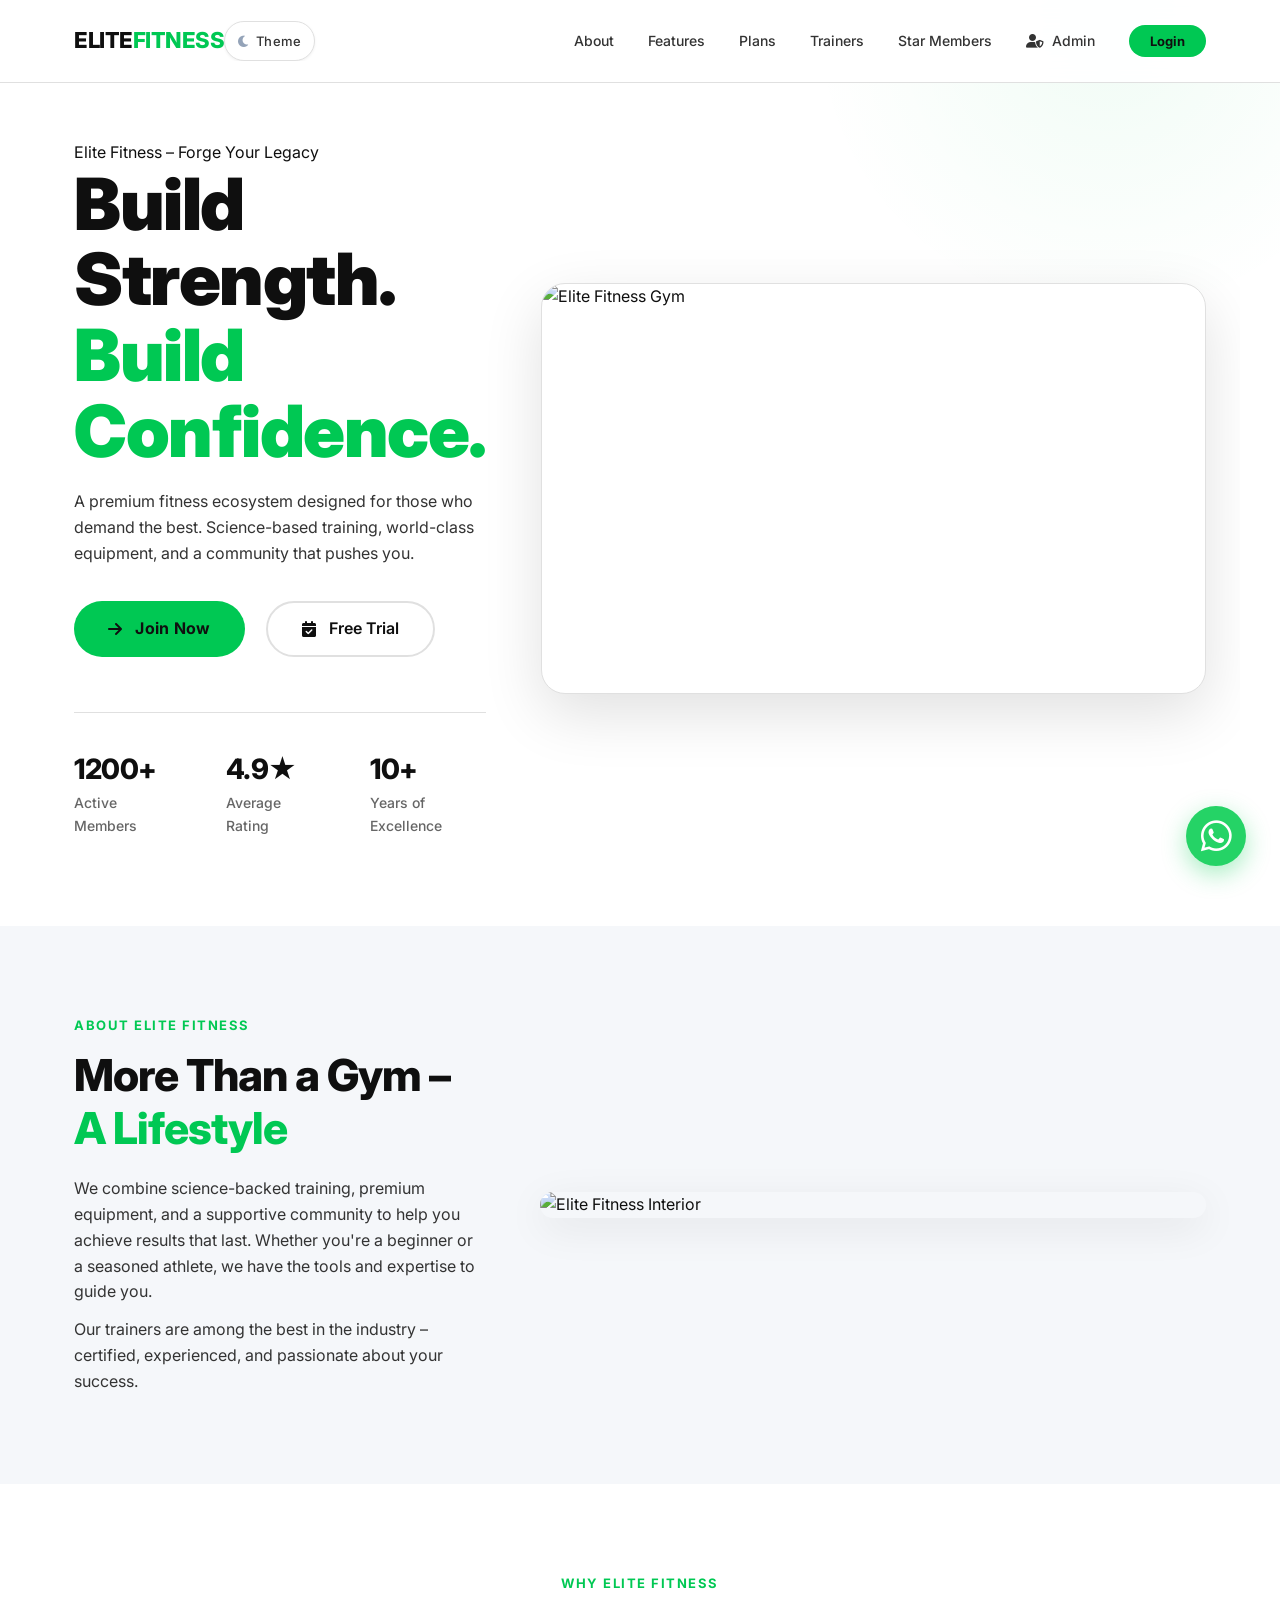
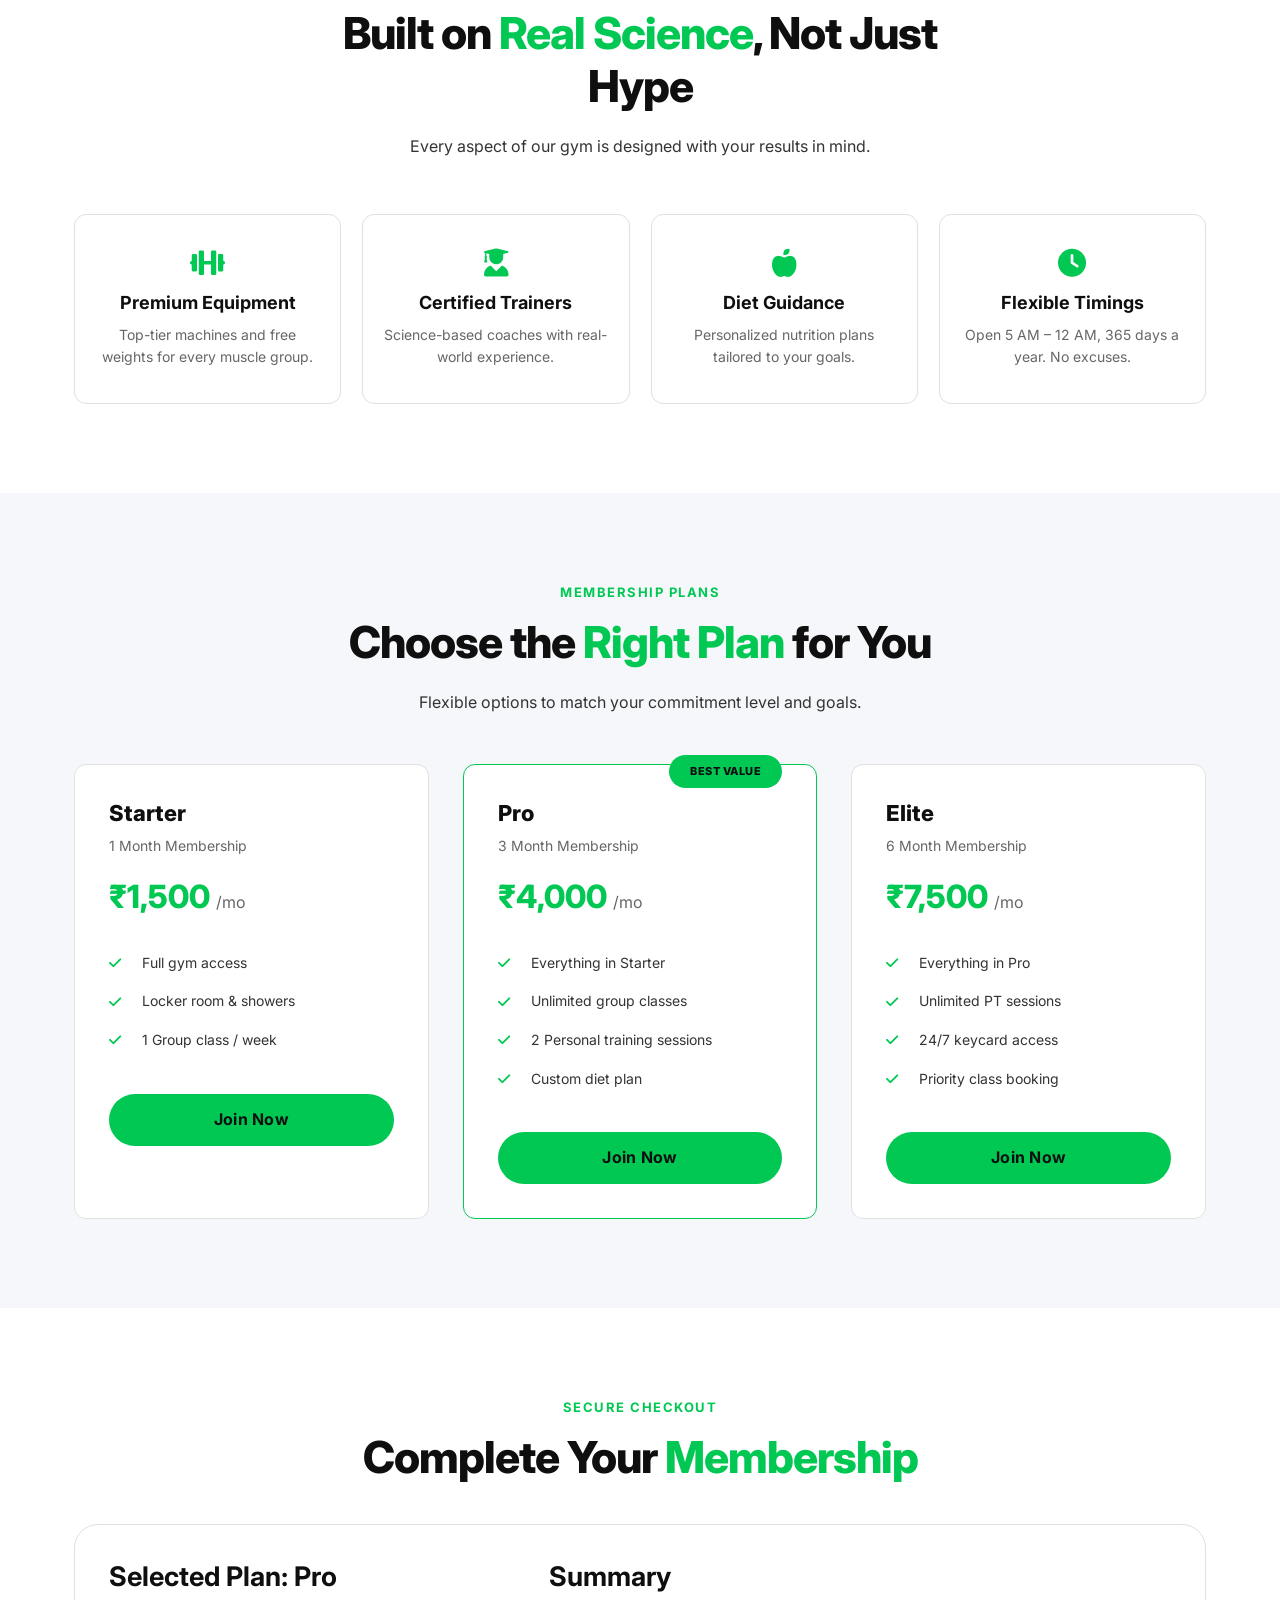
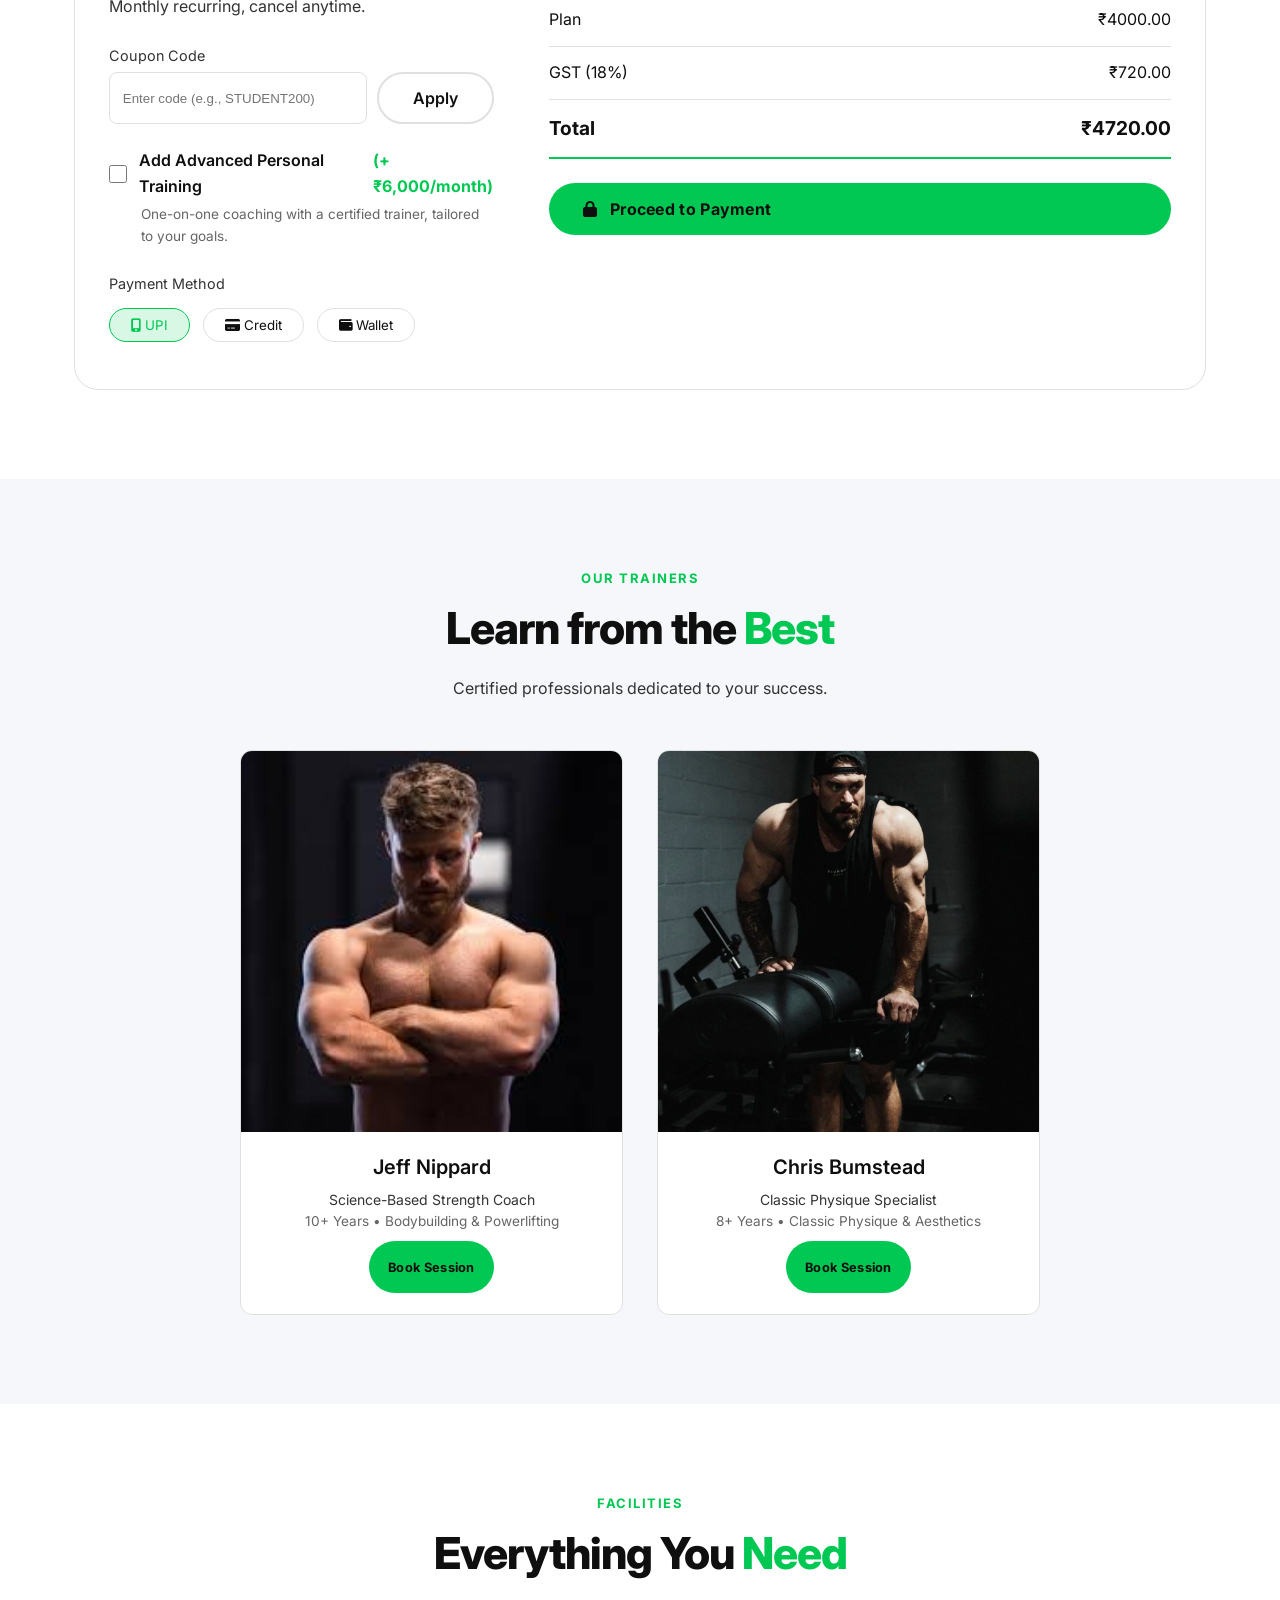
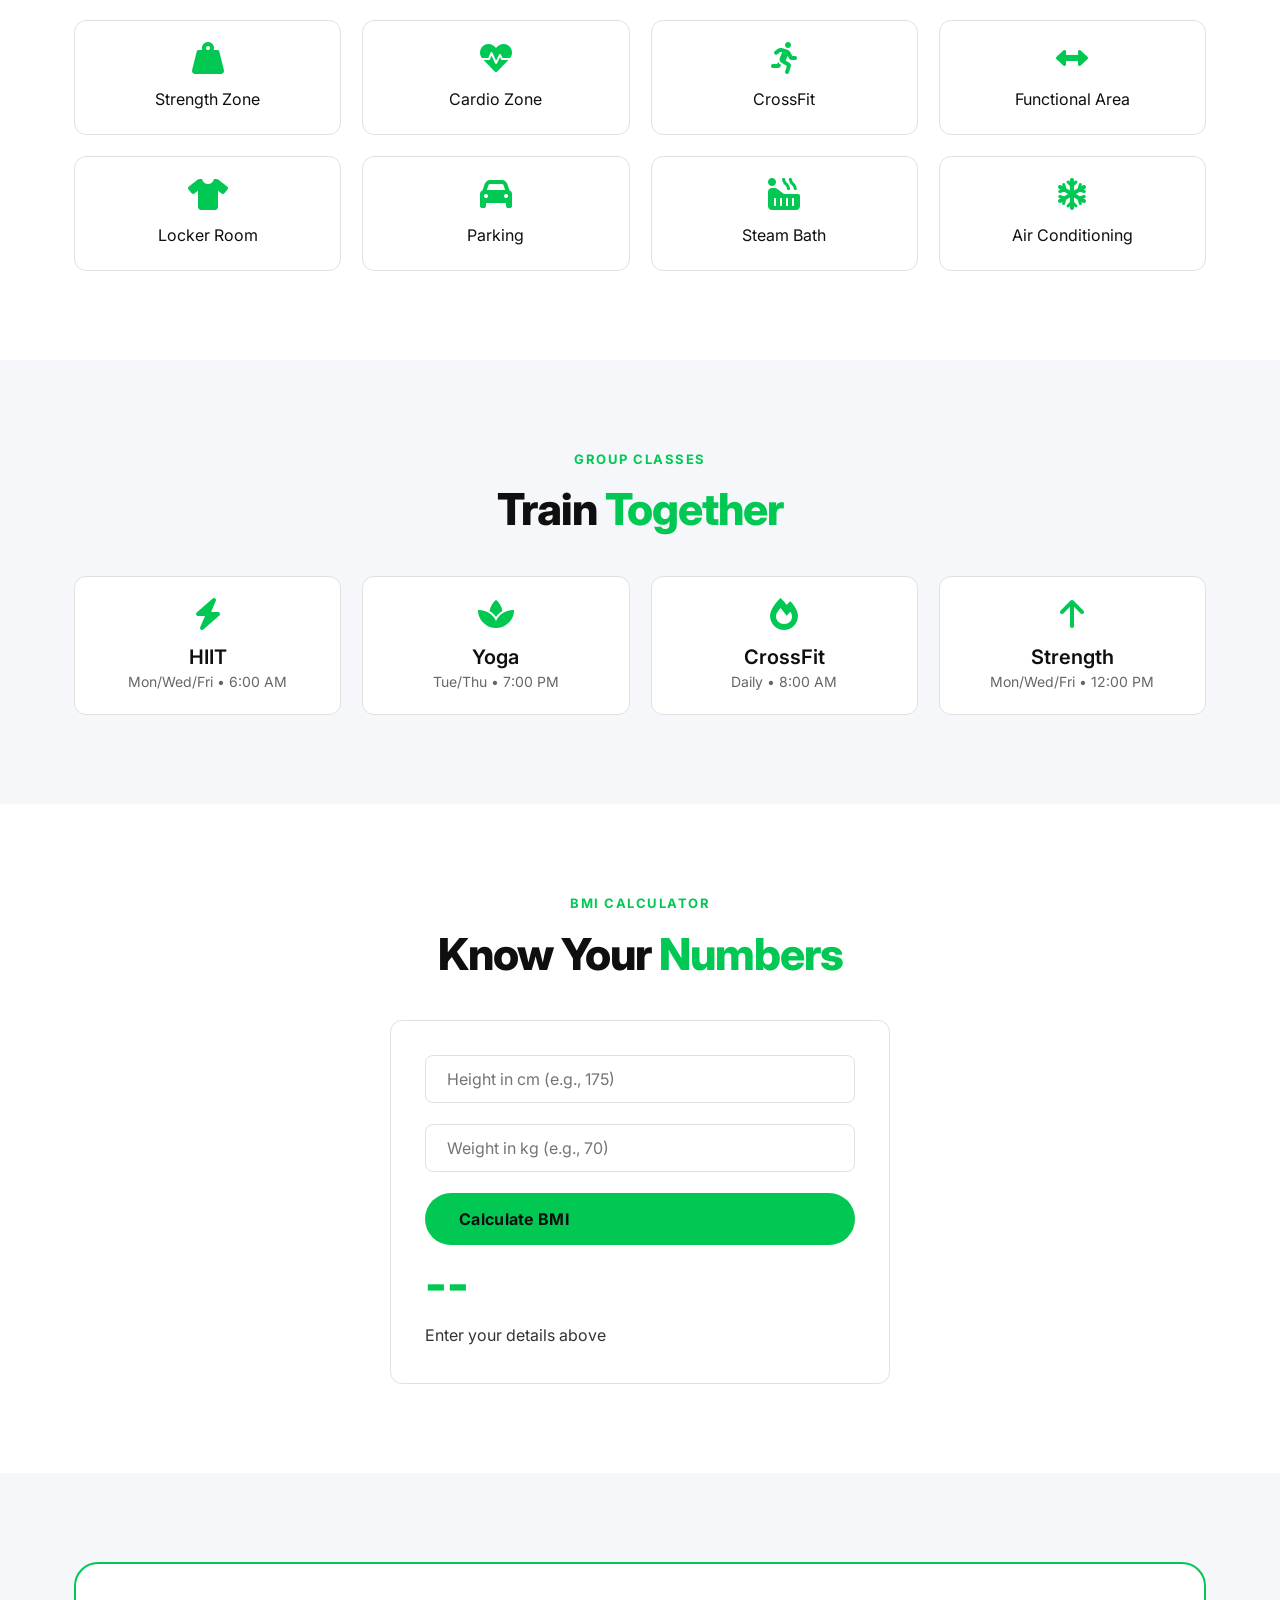
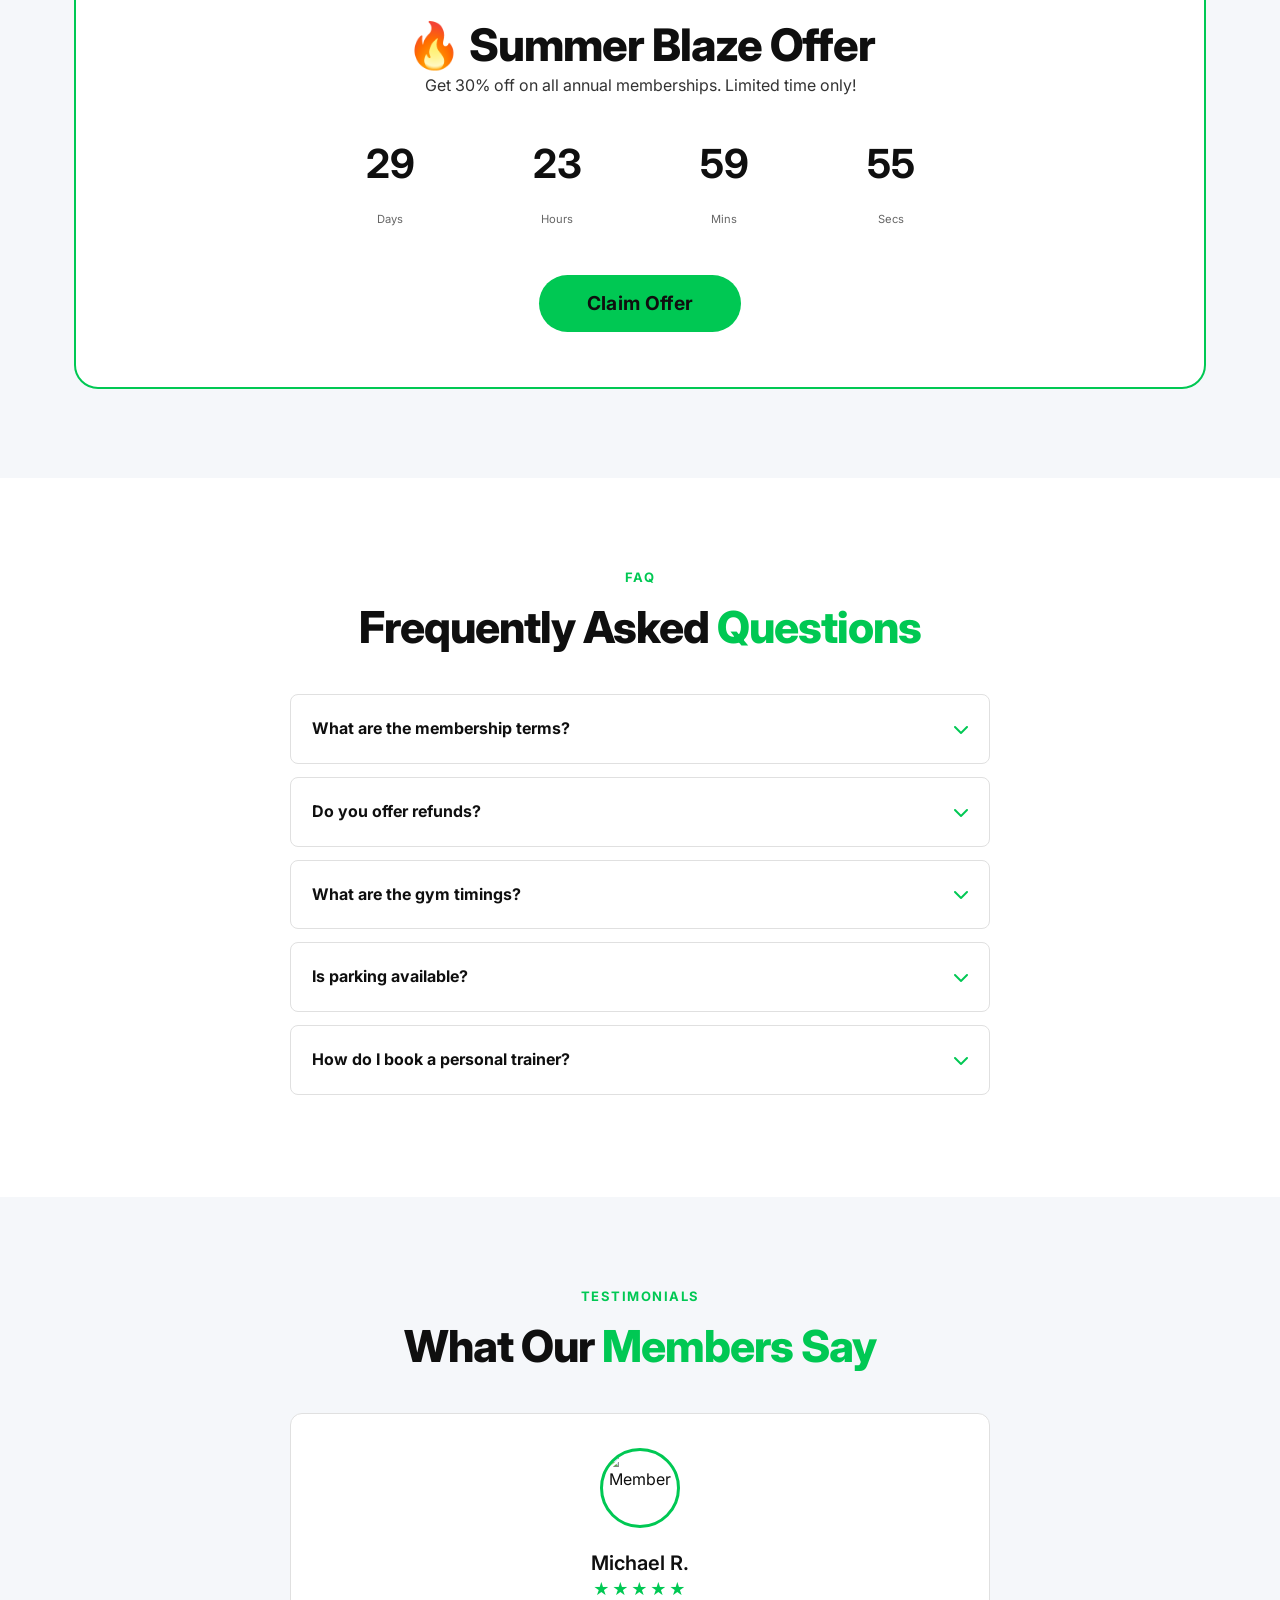
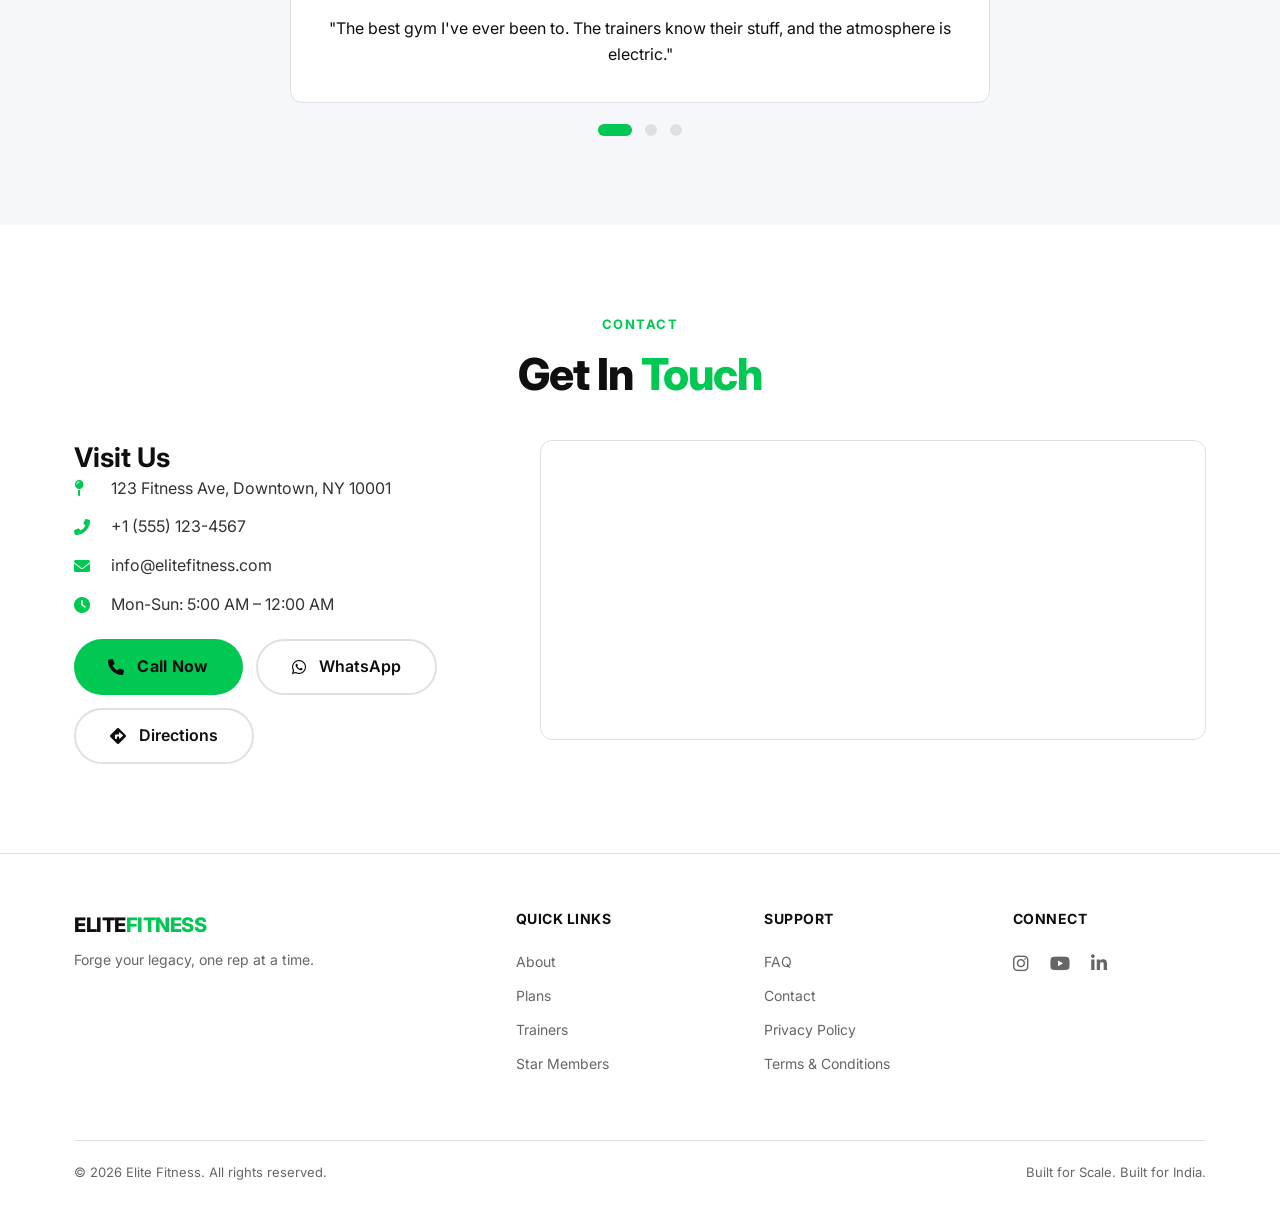
==== commit 3762ca0c: "mobile bug fixing" ====
--- a/index.html
+++ b/index.html
@@ -20,7 +20,7 @@
 
     <style>
         /* ============================================================
-           MODAL STYLES with Smooth Animation
+           MODAL STYLES (same as before)
            ============================================================ */
         .modal-overlay {
             position: fixed;
@@ -68,19 +68,13 @@
             margin-bottom: 16px;
             color: var(--text-primary);
         }
-        .modal-box p {
+        .modal-box p, .modal-box ul {
             color: var(--text-secondary);
             line-height: 1.8;
             font-size: 14px;
             margin-bottom: 12px;
         }
-        .modal-box ul {
-            color: var(--text-secondary);
-            line-height: 1.8;
-            font-size: 14px;
-            padding-left: 20px;
-            margin-bottom: 12px;
-        }
+        .modal-box ul { padding-left: 20px; }
         .modal-close {
             position: absolute;
             top: 16px;
@@ -93,35 +87,122 @@
             line-height: 1;
             transition: color 0.2s ease;
         }
-        .modal-close:hover {
-            color: var(--text-primary);
-        }
+        .modal-close:hover { color: var(--text-primary); }
         @media (max-width: 480px) {
-            .modal-box {
-                padding: 24px 16px;
+            .modal-box { padding: 24px 16px; }
+            .modal-box h2 { font-size: 20px; }
+        }
+
+        /* ============================================================
+           PURE CSS HAMBURGER TOGGLE (no JS needed)
+           ============================================================ */
+        .menu-toggle {
+            display: none; /* hidden checkbox */
+        }
+
+        /* Hamburger icon (label) */
+        .hamburger-label {
+            display: none;
+            flex-direction: column;
+            gap: 5px;
+            cursor: pointer;
+            padding: 8px;
+            min-height: 48px;
+            min-width: 48px;
+            justify-content: center;
+            z-index: 1001;
+            background: transparent;
+            border: none;
+            touch-action: manipulation;
+            -webkit-tap-highlight-color: transparent;
+        }
+        .hamburger-label span {
+            display: block;
+            width: 26px;
+            height: 2.5px;
+            background: var(--text-primary);
+            border-radius: 2px;
+            transition: all 0.3s ease;
+            transform-origin: center;
+        }
+
+        /* When checkbox is checked, transform spans into X */
+        .menu-toggle:checked + .hamburger-label span:nth-child(1) {
+            transform: rotate(45deg) translate(5px, 5px);
+        }
+        .menu-toggle:checked + .hamburger-label span:nth-child(2) {
+            opacity: 0;
+        }
+        .menu-toggle:checked + .hamburger-label span:nth-child(3) {
+            transform: rotate(-45deg) translate(5px, -5px);
+        }
+
+        /* Show hamburger on mobile */
+        @media (max-width: 768px) {
+            .hamburger-label {
+                display: flex;
             }
-            .modal-box h2 {
-                font-size: 20px;
+            .nav-links {
+                display: none !important; /* hidden by default on mobile */
+                flex-direction: column;
+                background: var(--bg-nav);
+                backdrop-filter: blur(16px);
+                position: absolute;
+                top: 70px;
+                left: 0;
+                right: 0;
+                padding: 16px 20px;
+                gap: 12px;
+                border-bottom: 1px solid var(--border-light);
+                box-shadow: var(--shadow-md);
+                align-items: stretch;
+                text-align: center;
+                max-height: 80vh;
+                overflow-y: auto;
+                z-index: 999;
             }
-        }
-
-        /* Hamburger override – ensure it's always on top and clickable */
-        .hamburger {
-            z-index: 1001 !important;
-            pointer-events: auto !important;
-            touch-action: manipulation !important;
-            cursor: pointer !important;
-        }
+            /* When checkbox is checked, show the menu */
+            .menu-toggle:checked ~ .nav-links {
+                display: flex !important;
+            }
+        }
+
+        /* Ensure theme toggle and hamburger sit together */
         .nav-right {
-            z-index: 1002 !important;
+            display: flex;
+            align-items: center;
+            gap: 8px;
+            flex-shrink: 0;
+            z-index: 1002;
             position: relative;
+        }
+
+        /* Make sure the navbar container uses flex to keep items inline */
+        .navbar .container {
+            display: flex;
+            align-items: center;
+            justify-content: space-between;
+            flex-wrap: nowrap;
+        }
+        .nav-logo {
+            flex-shrink: 0;
+        }
+        .nav-links {
+            flex: 1;
+            justify-content: flex-end;
+        }
+        @media (max-width: 768px) {
+            .nav-links {
+                flex: none;
+                justify-content: center;
+            }
         }
     </style>
 </head>
 <body>
 
     <!-- ============================================================
-    NAVBAR
+    NAVBAR with Pure CSS Hamburger
     ============================================================ -->
     <nav class="navbar" id="navbar">
         <div class="container">
@@ -134,12 +215,13 @@
                     <span class="toggle-label">Theme</span>
                 </button>
 
-                <!-- Hamburger with inline onclick fallback -->
-                <button class="hamburger" id="hamburger" aria-label="Toggle menu" onclick="toggleMenu(event)">
+                <!-- Pure CSS Hamburger: hidden checkbox + label -->
+                <input type="checkbox" id="menu-toggle" class="menu-toggle" />
+                <label for="menu-toggle" class="hamburger-label" aria-label="Toggle menu">
                     <span></span>
                     <span></span>
                     <span></span>
-                </button>
+                </label>
             </div>
 
             <ul class="nav-links" id="navLinks">
@@ -155,8 +237,9 @@
     </nav>
 
     <!-- ============================================================
-    REST OF SECTIONS (unchanged – kept compact for space)
+    ALL OTHER SECTIONS (unchanged – kept compact)
     ============================================================ -->
+    <!-- HERO -->
     <section class="hero" id="home">
         <div class="container">
             <div class="hero-grid">
@@ -181,6 +264,7 @@
         </div>
     </section>
 
+    <!-- ABOUT -->
     <section class="section" id="about">
         <div class="container">
             <div class="grid-2">
@@ -197,6 +281,7 @@
         </div>
     </section>
 
+    <!-- WHY CHOOSE US -->
     <section class="section section-alt" id="features">
         <div class="container">
             <div style="text-align:center; max-width:700px; margin:0 auto 40px;">
@@ -213,6 +298,7 @@
         </div>
     </section>
 
+    <!-- MEMBERSHIP PLANS -->
     <section class="section" id="plans">
         <div class="container">
             <div style="text-align:center; max-width:700px; margin:0 auto 48px;">
@@ -261,6 +347,7 @@
         </div>
     </section>
 
+    <!-- CHECKOUT -->
     <section class="section section-alt" id="checkout">
         <div class="container">
             <div style="text-align:center; max-width:700px; margin:0 auto 40px;">
@@ -307,6 +394,7 @@
         </div>
     </section>
 
+    <!-- TRAINERS -->
     <section class="section" id="trainers">
         <div class="container">
             <div style="text-align:center; max-width:700px; margin:0 auto 48px;">
@@ -337,6 +425,7 @@
         </div>
     </section>
 
+    <!-- FACILITIES -->
     <section class="section section-alt" id="facilities">
         <div class="container">
             <div style="text-align:center; max-width:700px; margin:0 auto 40px;">
@@ -356,6 +445,7 @@
         </div>
     </section>
 
+    <!-- GROUP CLASSES -->
     <section class="section" id="classes">
         <div class="container">
             <div style="text-align:center; max-width:700px; margin:0 auto 40px;">
@@ -371,6 +461,7 @@
         </div>
     </section>
 
+    <!-- BMI CALCULATOR -->
     <section class="section section-alt" id="bmi">
         <div class="container">
             <div style="text-align:center; max-width:700px; margin:0 auto 40px;">
@@ -390,6 +481,7 @@
         </div>
     </section>
 
+    <!-- SPECIAL OFFERS -->
     <section class="section" id="offers">
         <div class="container">
             <div class="offer-banner">
@@ -406,6 +498,7 @@
         </div>
     </section>
 
+    <!-- FAQ -->
     <section class="section section-alt" id="faq">
         <div class="container">
             <div style="text-align:center; max-width:700px; margin:0 auto 40px;">
@@ -422,6 +515,7 @@
         </div>
     </section>
 
+    <!-- TESTIMONIALS -->
     <section class="section" id="testimonials">
         <div class="container">
             <div style="text-align:center; max-width:700px; margin:0 auto 40px;">
@@ -443,6 +537,7 @@
         </div>
     </section>
 
+    <!-- CONTACT -->
     <section class="section section-alt" id="contact">
         <div class="container">
             <div style="text-align:center; max-width:700px; margin:0 auto 40px;">
@@ -469,6 +564,7 @@
         </div>
     </section>
 
+    <!-- FOOTER -->
     <footer class="footer">
         <div class="container">
             <div class="footer-grid">
@@ -529,15 +625,13 @@
     </div>
 
     <!-- ============================================================
-    SCRIPTS
+    SCRIPTS (external + inline)
     ============================================================ -->
     <script src="js/data-layer.js"></script>
     <script src="js/script.js"></script>
 
     <script>
-        // ============================================================
-        // MODAL FUNCTIONS
-        // ============================================================
+        // MODAL FUNCTIONS (unchanged)
         function openModal(type) {
             var overlay = document.getElementById('modalOverlay');
             var title = document.getElementById('modalTitle');
@@ -615,7 +709,6 @@
             document.body.style.overflow = '';
         }
 
-        // Close modal on outside click and ESC
         document.getElementById('modalOverlay').addEventListener('click', function(e) {
             if (e.target === this) closeModal();
         });
@@ -623,59 +716,7 @@
             if (e.key === 'Escape') closeModal();
         });
 
-        // ============================================================
-        // HAMBURGER MENU – FIXED WITH INLINE FALLBACK
-        // ============================================================
-        function toggleMenu(event) {
-            if (event) event.stopPropagation();
-            var hamburger = document.getElementById('hamburger');
-            var navLinks = document.getElementById('navLinks');
-            if (hamburger && navLinks) {
-                hamburger.classList.toggle('active');
-                navLinks.classList.toggle('open');
-            }
-        }
-
-        // Also attach event listener for modern browsers (backup)
-        document.addEventListener('DOMContentLoaded', function() {
-            var hamburger = document.getElementById('hamburger');
-            var navLinks = document.getElementById('navLinks');
-
-            if (hamburger) {
-                // Remove any previous listeners to avoid duplicates
-                var newHamburger = hamburger.cloneNode(true);
-                hamburger.parentNode.replaceChild(newHamburger, hamburger);
-                // Re-assign
-                var freshHamburger = document.getElementById('hamburger');
-                if (freshHamburger) {
-                    freshHamburger.addEventListener('click', function(e) {
-                        e.stopPropagation();
-                        this.classList.toggle('active');
-                        document.getElementById('navLinks').classList.toggle('open');
-                    });
-                }
-            }
-
-            // Close on outside click
-            document.addEventListener('click', function(e) {
-                var menu = document.getElementById('navLinks');
-                var hamburgerBtn = document.getElementById('hamburger');
-                if (menu && menu.classList.contains('open')) {
-                    if (!menu.contains(e.target) && !hamburgerBtn.contains(e.target)) {
-                        menu.classList.remove('open');
-                        hamburgerBtn.classList.remove('active');
-                    }
-                }
-            });
-
-            // Close on link click
-            document.querySelectorAll('#navLinks a').forEach(function(link) {
-                link.addEventListener('click', function() {
-                    document.getElementById('navLinks').classList.remove('open');
-                    document.getElementById('hamburger').classList.remove('active');
-                });
-            });
-        });
+        // Theme toggle is handled in script.js – no changes needed
     </script>
 
 </body>
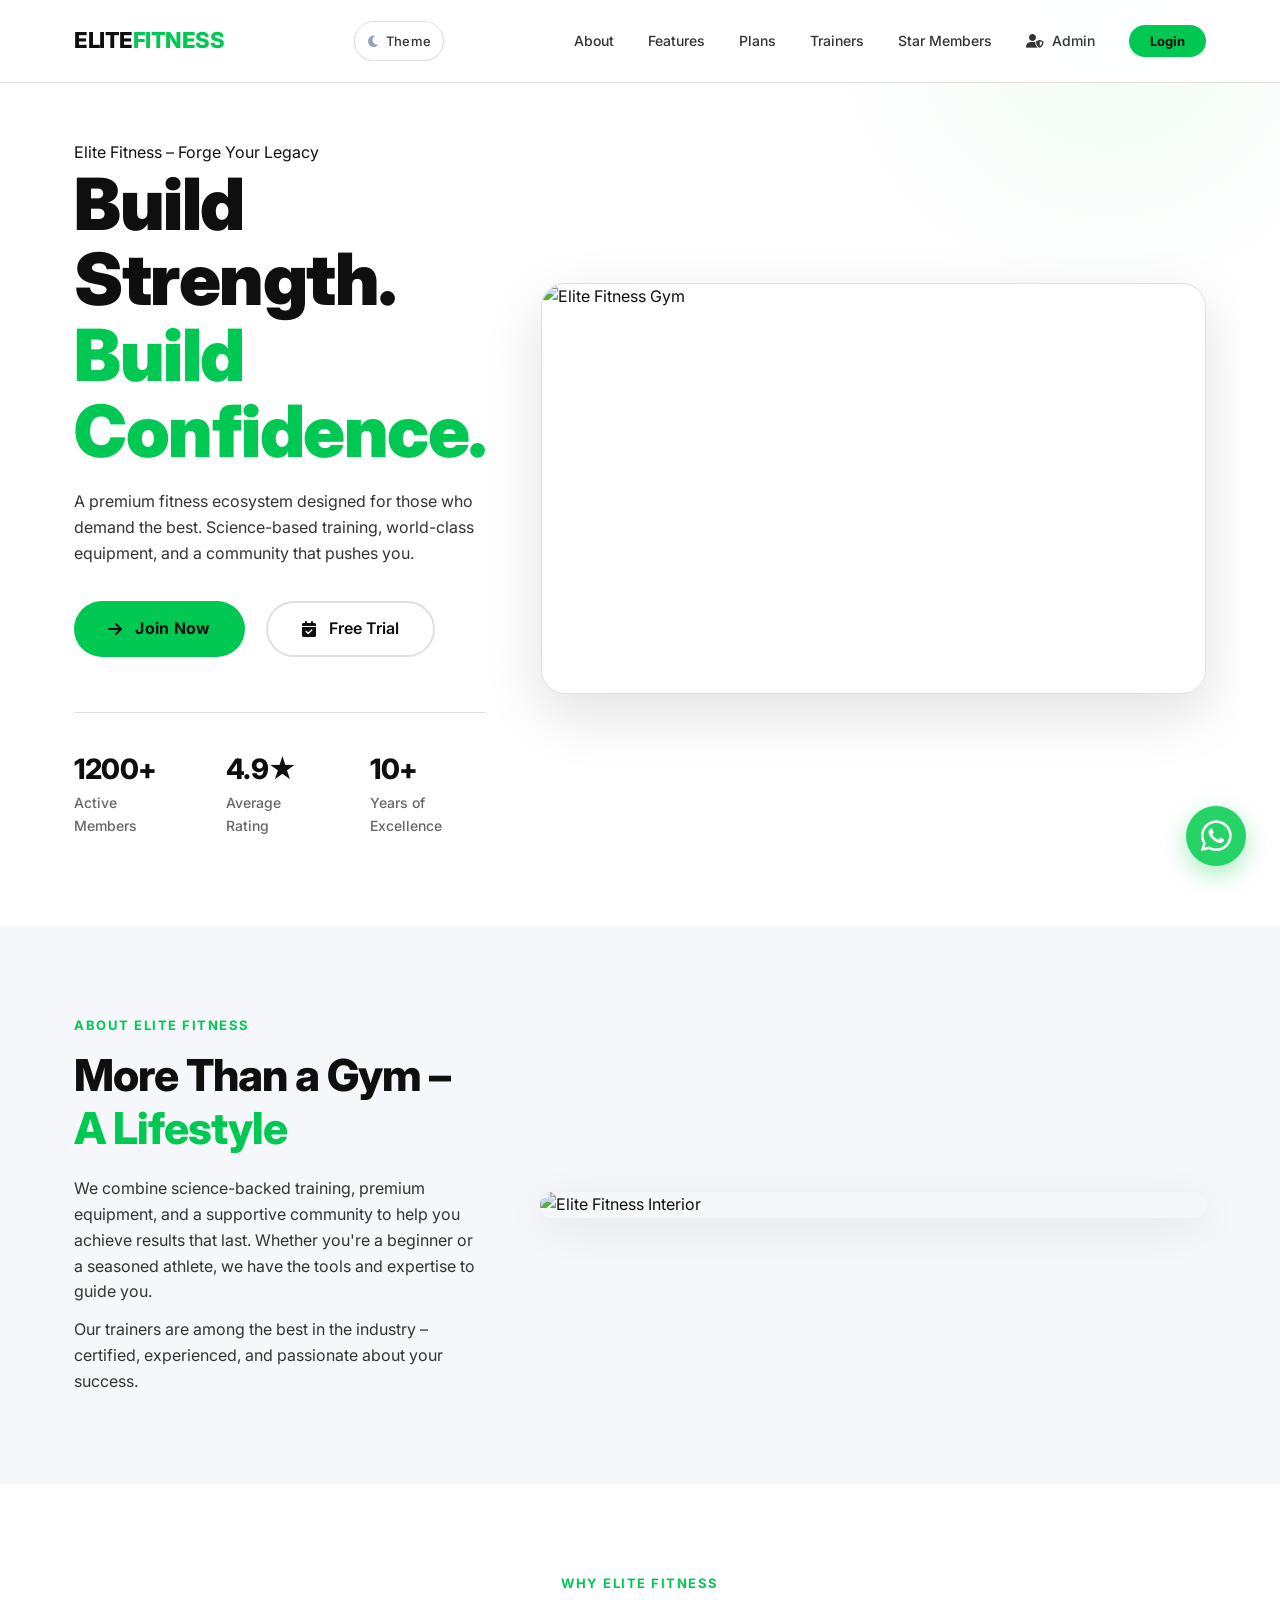
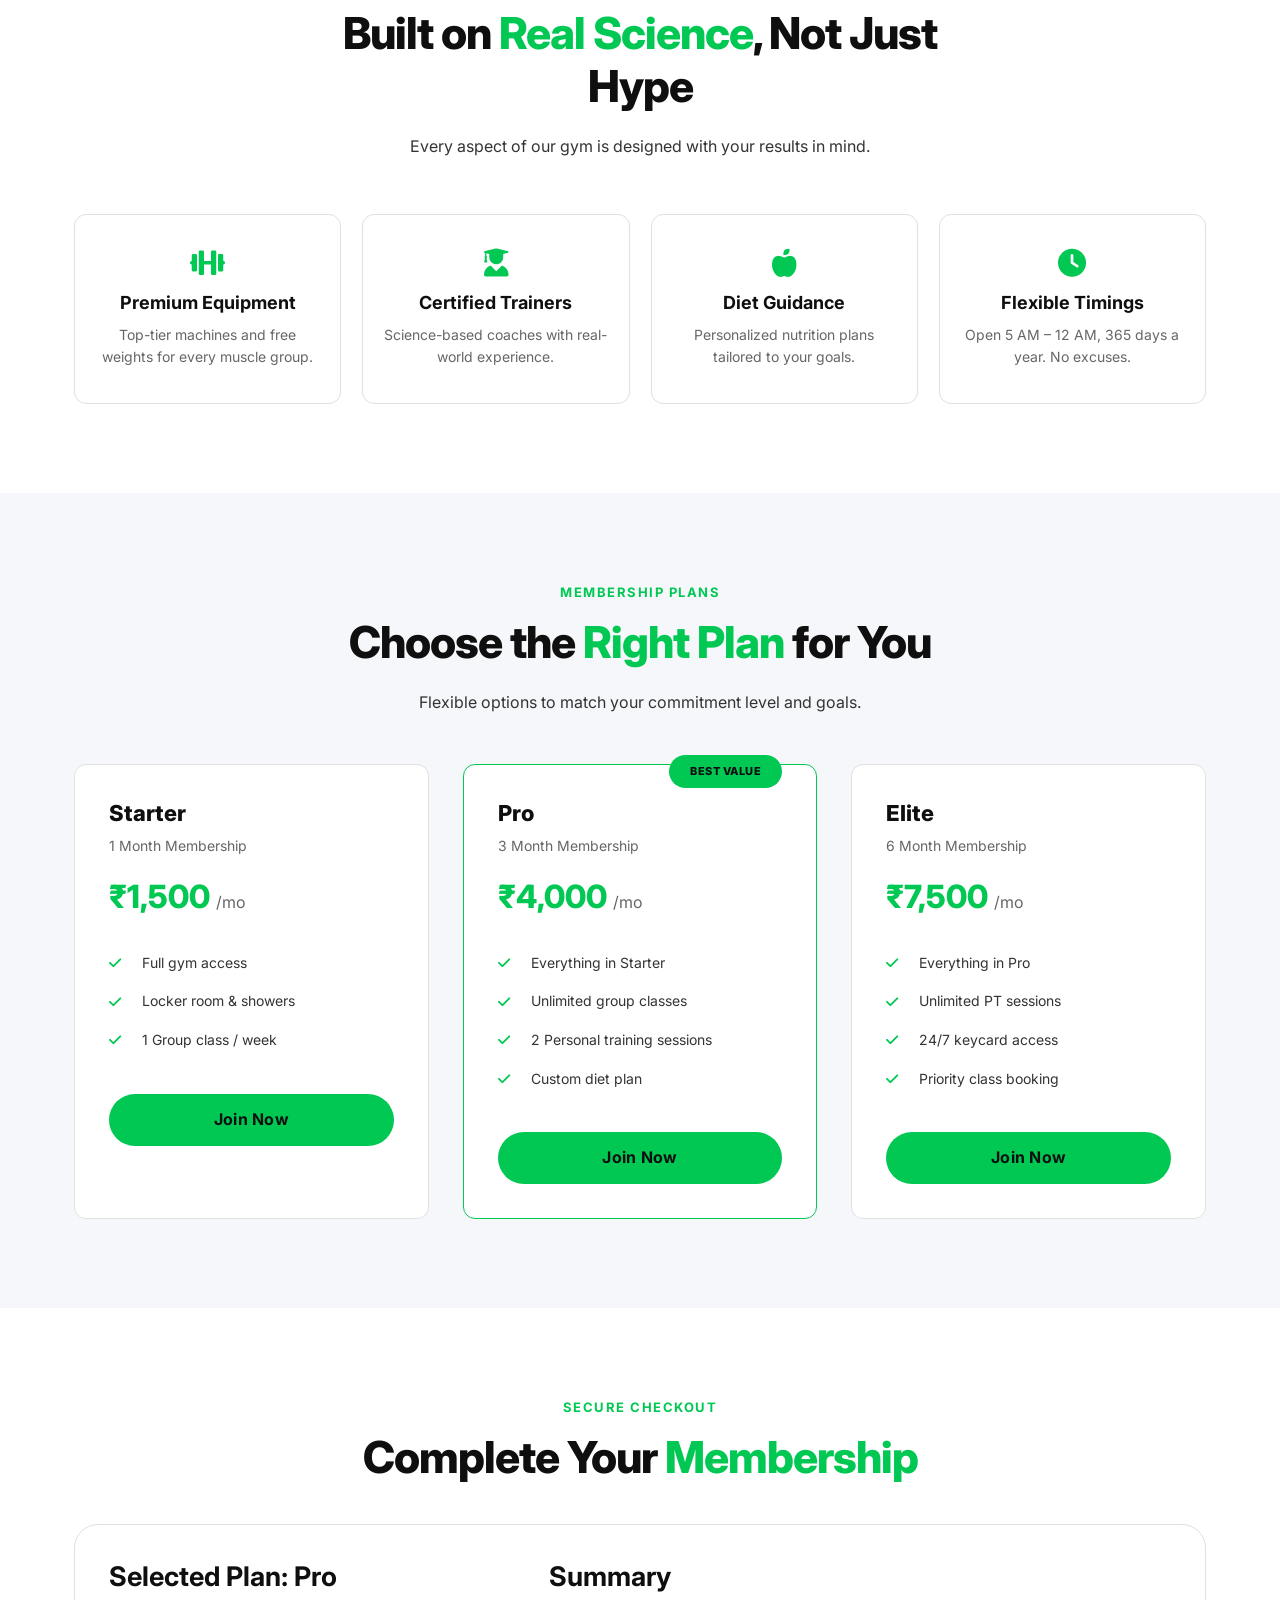
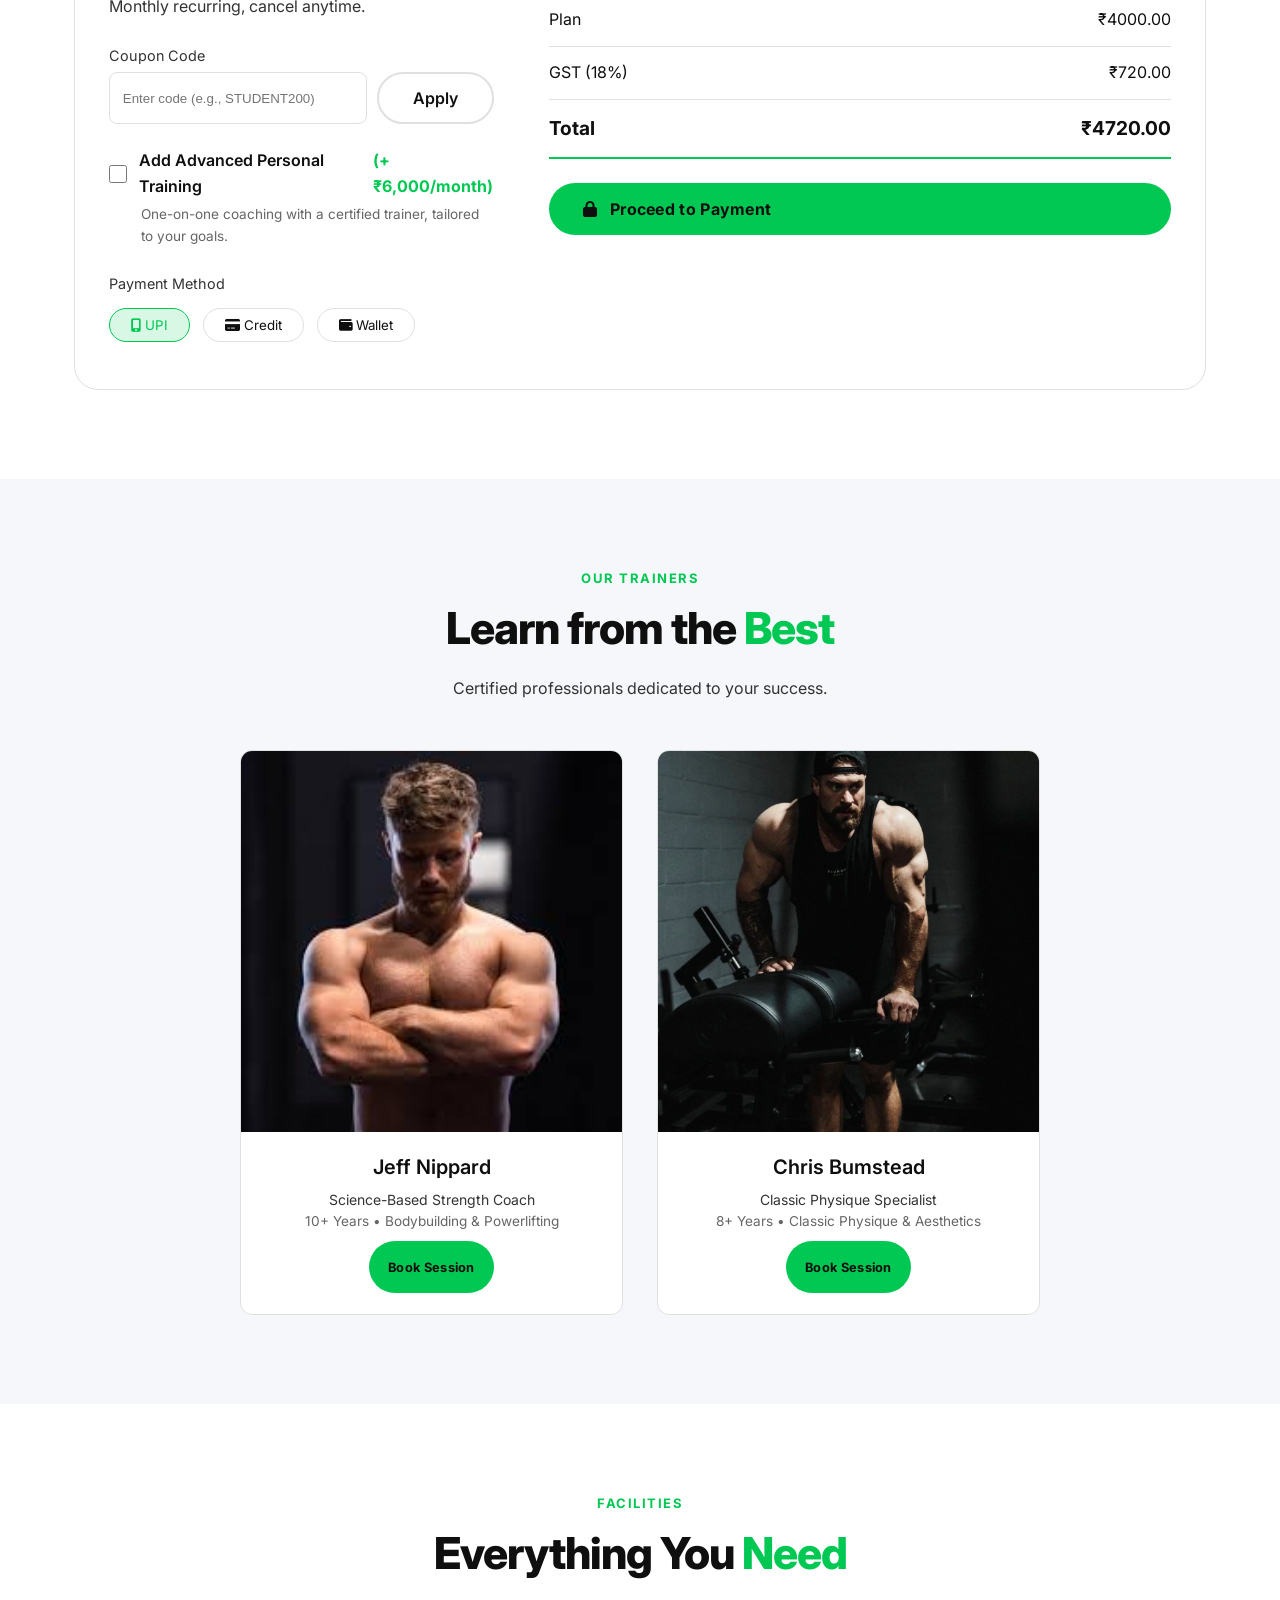
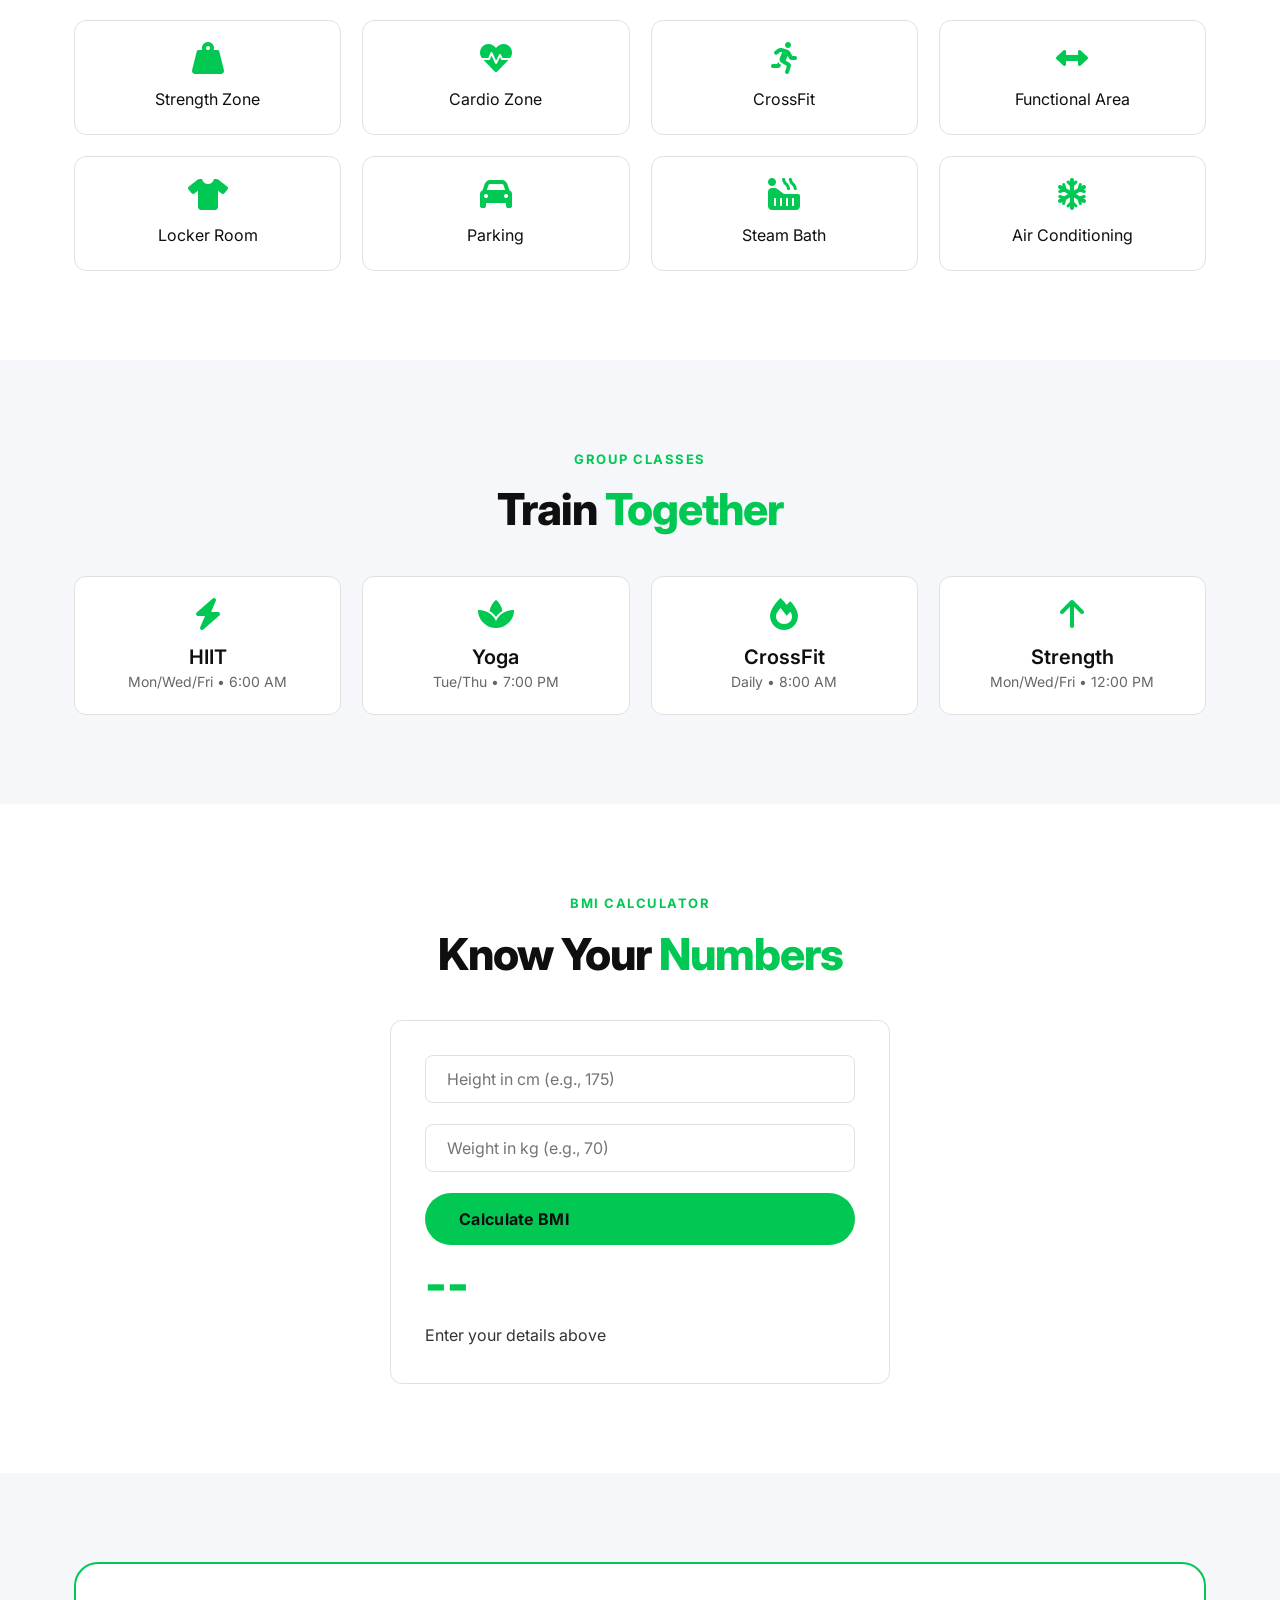
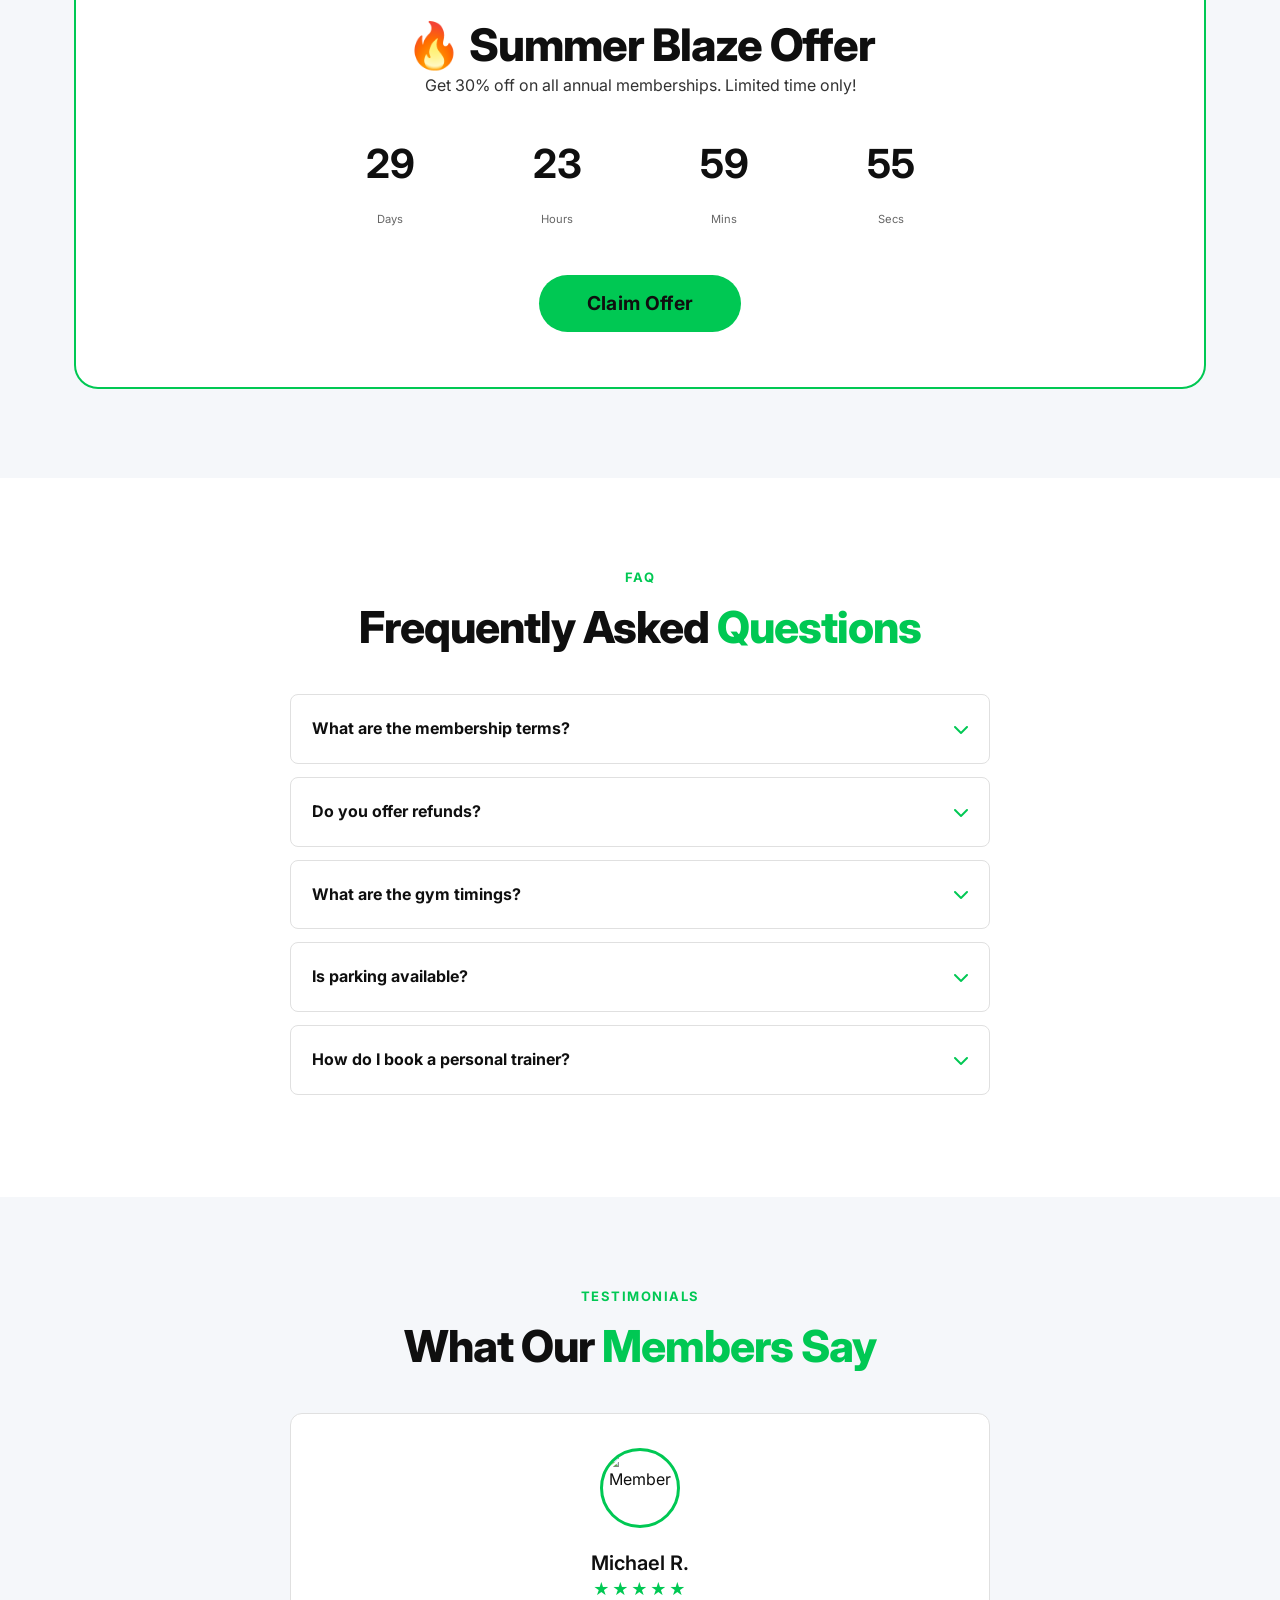
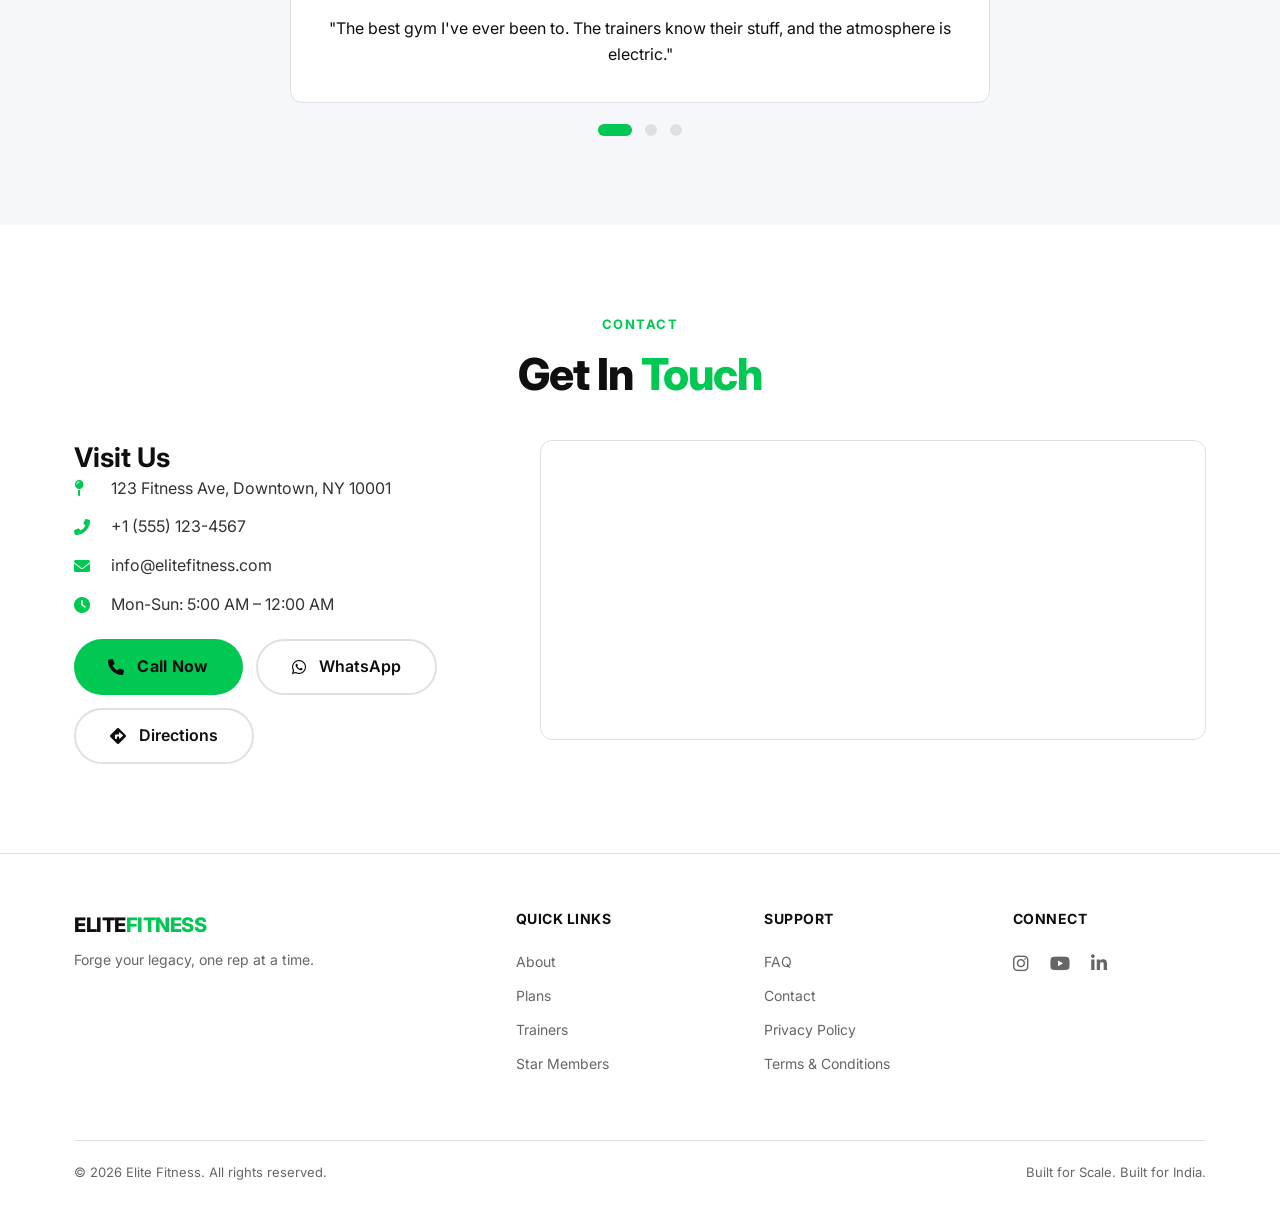
==== commit f10234c5: "mobile bug fixing" ====
--- a/index.html
+++ b/index.html
@@ -94,13 +94,19 @@
         }
 
         /* ============================================================
-           PURE CSS HAMBURGER TOGGLE (no JS needed)
+           PURE CSS HAMBURGER – FIXED FOR BRAVE & CHROME
            ============================================================ */
+
+        /* Hide checkbox completely */
         .menu-toggle {
-            display: none; /* hidden checkbox */
-        }
-
-        /* Hamburger icon (label) */
+            position: absolute;
+            opacity: 0;
+            width: 0;
+            height: 0;
+            pointer-events: none;
+        }
+
+        /* Hamburger label – always visible on mobile */
         .hamburger-label {
             display: none;
             flex-direction: column;
@@ -115,6 +121,7 @@
             border: none;
             touch-action: manipulation;
             -webkit-tap-highlight-color: transparent;
+            position: relative;
         }
         .hamburger-label span {
             display: block;
@@ -124,26 +131,28 @@
             border-radius: 2px;
             transition: all 0.3s ease;
             transform-origin: center;
-        }
-
-        /* When checkbox is checked, transform spans into X */
-        .menu-toggle:checked + .hamburger-label span:nth-child(1) {
+            pointer-events: none;
+        }
+
+        /* When checkbox is checked, transform to X */
+        .menu-toggle:checked ~ .nav-right .hamburger-label span:nth-child(1) {
             transform: rotate(45deg) translate(5px, 5px);
         }
-        .menu-toggle:checked + .hamburger-label span:nth-child(2) {
+        .menu-toggle:checked ~ .nav-right .hamburger-label span:nth-child(2) {
             opacity: 0;
         }
-        .menu-toggle:checked + .hamburger-label span:nth-child(3) {
+        .menu-toggle:checked ~ .nav-right .hamburger-label span:nth-child(3) {
             transform: rotate(-45deg) translate(5px, -5px);
         }
 
         /* Show hamburger on mobile */
         @media (max-width: 768px) {
             .hamburger-label {
-                display: flex;
-            }
+                display: flex !important;
+            }
+
             .nav-links {
-                display: none !important; /* hidden by default on mobile */
+                display: none !important;
                 flex-direction: column;
                 background: var(--bg-nav);
                 backdrop-filter: blur(16px);
@@ -161,8 +170,24 @@
                 overflow-y: auto;
                 z-index: 999;
             }
+
             /* When checkbox is checked, show the menu */
             .menu-toggle:checked ~ .nav-links {
+                display: flex !important;
+            }
+
+            /* Also handle if the checkbox is inside a different order */
+            .menu-toggle:checked ~ .nav-right .nav-links {
+                display: flex !important;
+            }
+        }
+
+        /* Force desktop: hide hamburger, show nav-links */
+        @media (min-width: 769px) {
+            .hamburger-label {
+                display: none !important;
+            }
+            .nav-links {
                 display: flex !important;
             }
         }
@@ -177,7 +202,7 @@
             position: relative;
         }
 
-        /* Make sure the navbar container uses flex to keep items inline */
+        /* Navbar container fixes */
         .navbar .container {
             display: flex;
             align-items: center;
@@ -187,14 +212,21 @@
         .nav-logo {
             flex-shrink: 0;
         }
-        .nav-links {
-            flex: 1;
-            justify-content: flex-end;
-        }
+
+        /* Extra: ensure the checkbox toggles the menu correctly on Brave */
+        .menu-toggle:checked ~ .nav-links {
+            display: flex !important;
+        }
+
+        /* Debug: hamburger label should be visible on mobile */
         @media (max-width: 768px) {
-            .nav-links {
-                flex: none;
-                justify-content: center;
+            .hamburger-label {
+                display: flex !important;
+                background: transparent !important;
+                border: none !important;
+            }
+            .hamburger-label span {
+                background: var(--text-primary) !important;
             }
         }
     </style>
@@ -206,6 +238,10 @@
     ============================================================ -->
     <nav class="navbar" id="navbar">
         <div class="container">
+
+            <!-- Hidden checkbox – MUST be before the nav-links for CSS sibling selectors -->
+            <input type="checkbox" id="menu-toggle" class="menu-toggle" />
+
             <a href="index.html" class="nav-logo">ELITE<span>FITNESS</span></a>
 
             <div class="nav-right">
@@ -215,8 +251,7 @@
                     <span class="toggle-label">Theme</span>
                 </button>
 
-                <!-- Pure CSS Hamburger: hidden checkbox + label -->
-                <input type="checkbox" id="menu-toggle" class="menu-toggle" />
+                <!-- Hamburger label (pure CSS) -->
                 <label for="menu-toggle" class="hamburger-label" aria-label="Toggle menu">
                     <span></span>
                     <span></span>
@@ -233,13 +268,13 @@
                 <li><a href="admin.html" class="admin-link"><i class="fas fa-user-shield"></i> Admin</a></li>
                 <li><a href="dashboard.html" class="nav-cta">Login</a></li>
             </ul>
+
         </div>
     </nav>
 
     <!-- ============================================================
-    ALL OTHER SECTIONS (unchanged – kept compact)
+    ALL OTHER SECTIONS (unchanged – kept compact for space)
     ============================================================ -->
-    <!-- HERO -->
     <section class="hero" id="home">
         <div class="container">
             <div class="hero-grid">
@@ -264,7 +299,6 @@
         </div>
     </section>
 
-    <!-- ABOUT -->
     <section class="section" id="about">
         <div class="container">
             <div class="grid-2">
@@ -281,7 +315,6 @@
         </div>
     </section>
 
-    <!-- WHY CHOOSE US -->
     <section class="section section-alt" id="features">
         <div class="container">
             <div style="text-align:center; max-width:700px; margin:0 auto 40px;">
@@ -298,7 +331,6 @@
         </div>
     </section>
 
-    <!-- MEMBERSHIP PLANS -->
     <section class="section" id="plans">
         <div class="container">
             <div style="text-align:center; max-width:700px; margin:0 auto 48px;">
@@ -347,7 +379,6 @@
         </div>
     </section>
 
-    <!-- CHECKOUT -->
     <section class="section section-alt" id="checkout">
         <div class="container">
             <div style="text-align:center; max-width:700px; margin:0 auto 40px;">
@@ -394,7 +425,6 @@
         </div>
     </section>
 
-    <!-- TRAINERS -->
     <section class="section" id="trainers">
         <div class="container">
             <div style="text-align:center; max-width:700px; margin:0 auto 48px;">
@@ -425,7 +455,6 @@
         </div>
     </section>
 
-    <!-- FACILITIES -->
     <section class="section section-alt" id="facilities">
         <div class="container">
             <div style="text-align:center; max-width:700px; margin:0 auto 40px;">
@@ -445,7 +474,6 @@
         </div>
     </section>
 
-    <!-- GROUP CLASSES -->
     <section class="section" id="classes">
         <div class="container">
             <div style="text-align:center; max-width:700px; margin:0 auto 40px;">
@@ -461,7 +489,6 @@
         </div>
     </section>
 
-    <!-- BMI CALCULATOR -->
     <section class="section section-alt" id="bmi">
         <div class="container">
             <div style="text-align:center; max-width:700px; margin:0 auto 40px;">
@@ -481,7 +508,6 @@
         </div>
     </section>
 
-    <!-- SPECIAL OFFERS -->
     <section class="section" id="offers">
         <div class="container">
             <div class="offer-banner">
@@ -498,7 +524,6 @@
         </div>
     </section>
 
-    <!-- FAQ -->
     <section class="section section-alt" id="faq">
         <div class="container">
             <div style="text-align:center; max-width:700px; margin:0 auto 40px;">
@@ -515,7 +540,6 @@
         </div>
     </section>
 
-    <!-- TESTIMONIALS -->
     <section class="section" id="testimonials">
         <div class="container">
             <div style="text-align:center; max-width:700px; margin:0 auto 40px;">
@@ -537,7 +561,6 @@
         </div>
     </section>
 
-    <!-- CONTACT -->
     <section class="section section-alt" id="contact">
         <div class="container">
             <div style="text-align:center; max-width:700px; margin:0 auto 40px;">
@@ -564,7 +587,6 @@
         </div>
     </section>
 
-    <!-- FOOTER -->
     <footer class="footer">
         <div class="container">
             <div class="footer-grid">
@@ -625,13 +647,13 @@
     </div>
 
     <!-- ============================================================
-    SCRIPTS (external + inline)
+    SCRIPTS
     ============================================================ -->
     <script src="js/data-layer.js"></script>
     <script src="js/script.js"></script>
 
     <script>
-        // MODAL FUNCTIONS (unchanged)
+        // MODAL FUNCTIONS
         function openModal(type) {
             var overlay = document.getElementById('modalOverlay');
             var title = document.getElementById('modalTitle');
@@ -715,8 +737,6 @@
         document.addEventListener('keydown', function(e) {
             if (e.key === 'Escape') closeModal();
         });
-
-        // Theme toggle is handled in script.js – no changes needed
     </script>
 
 </body>
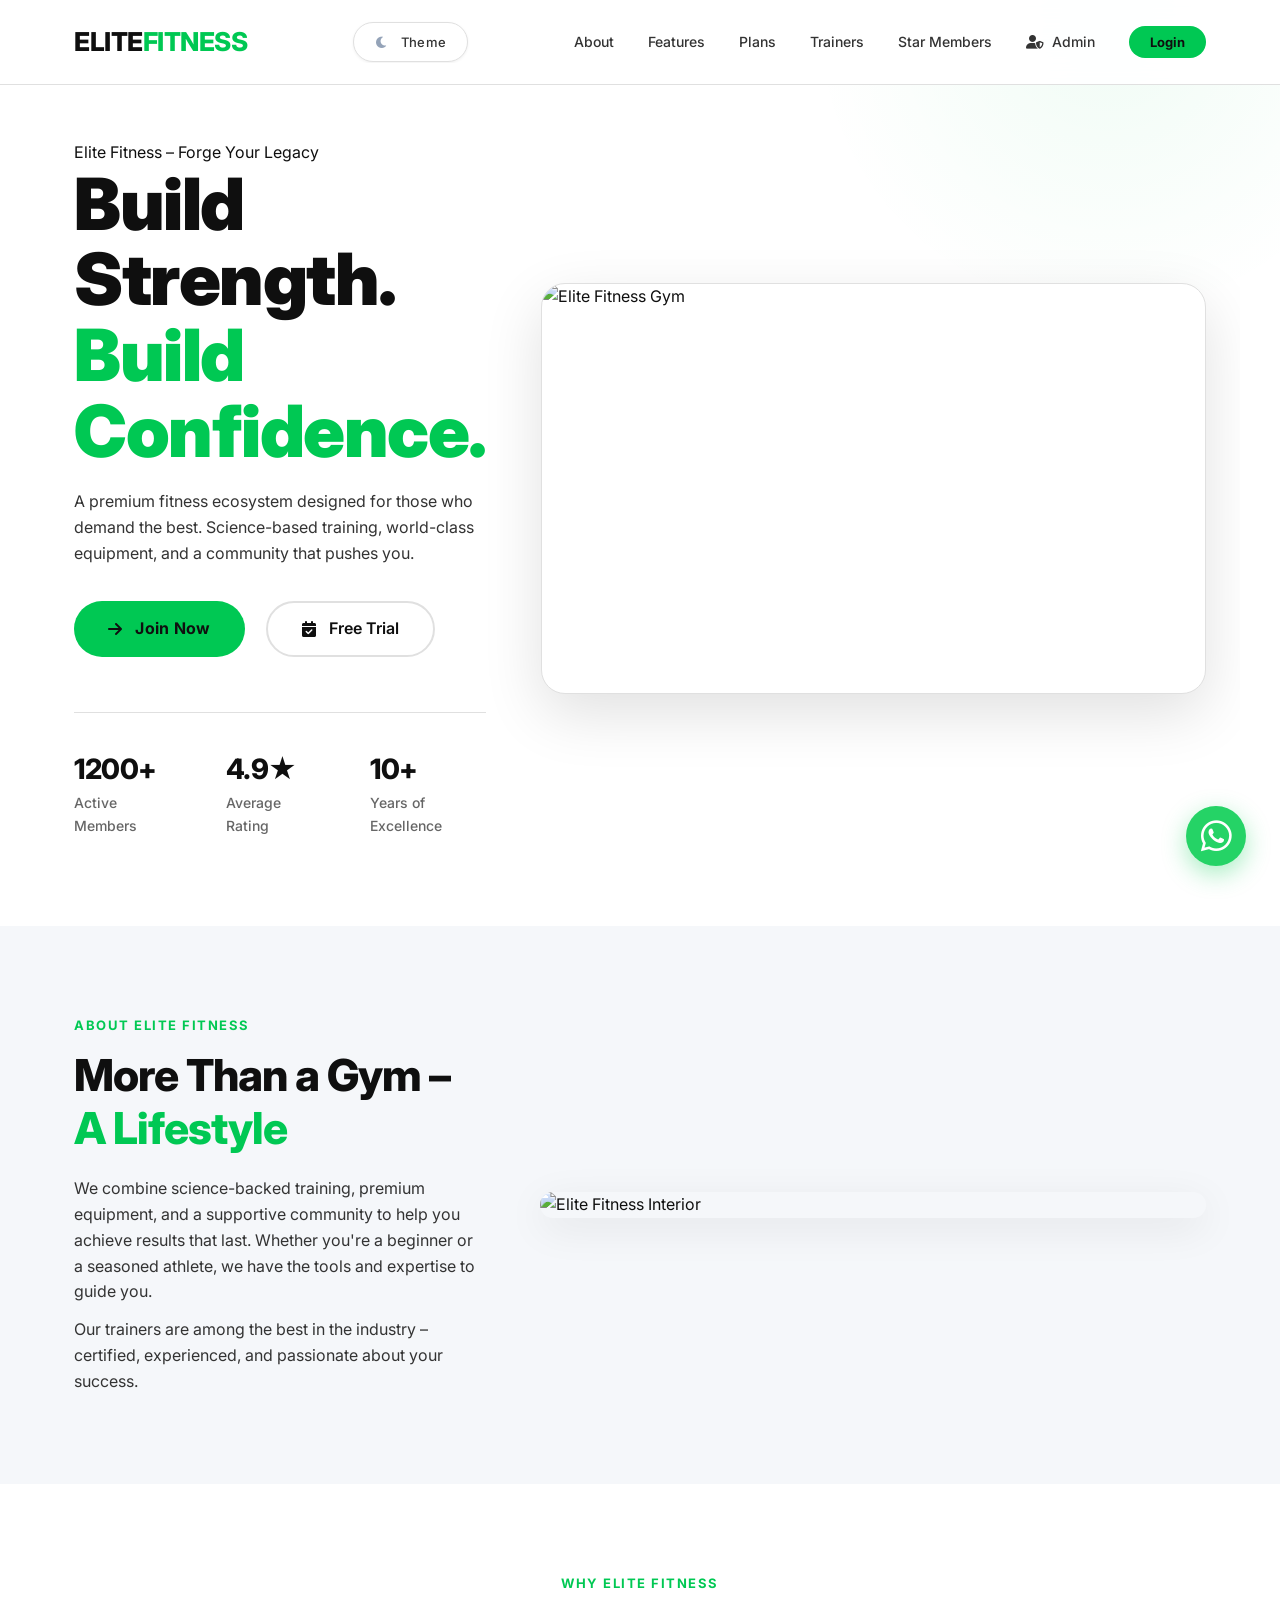
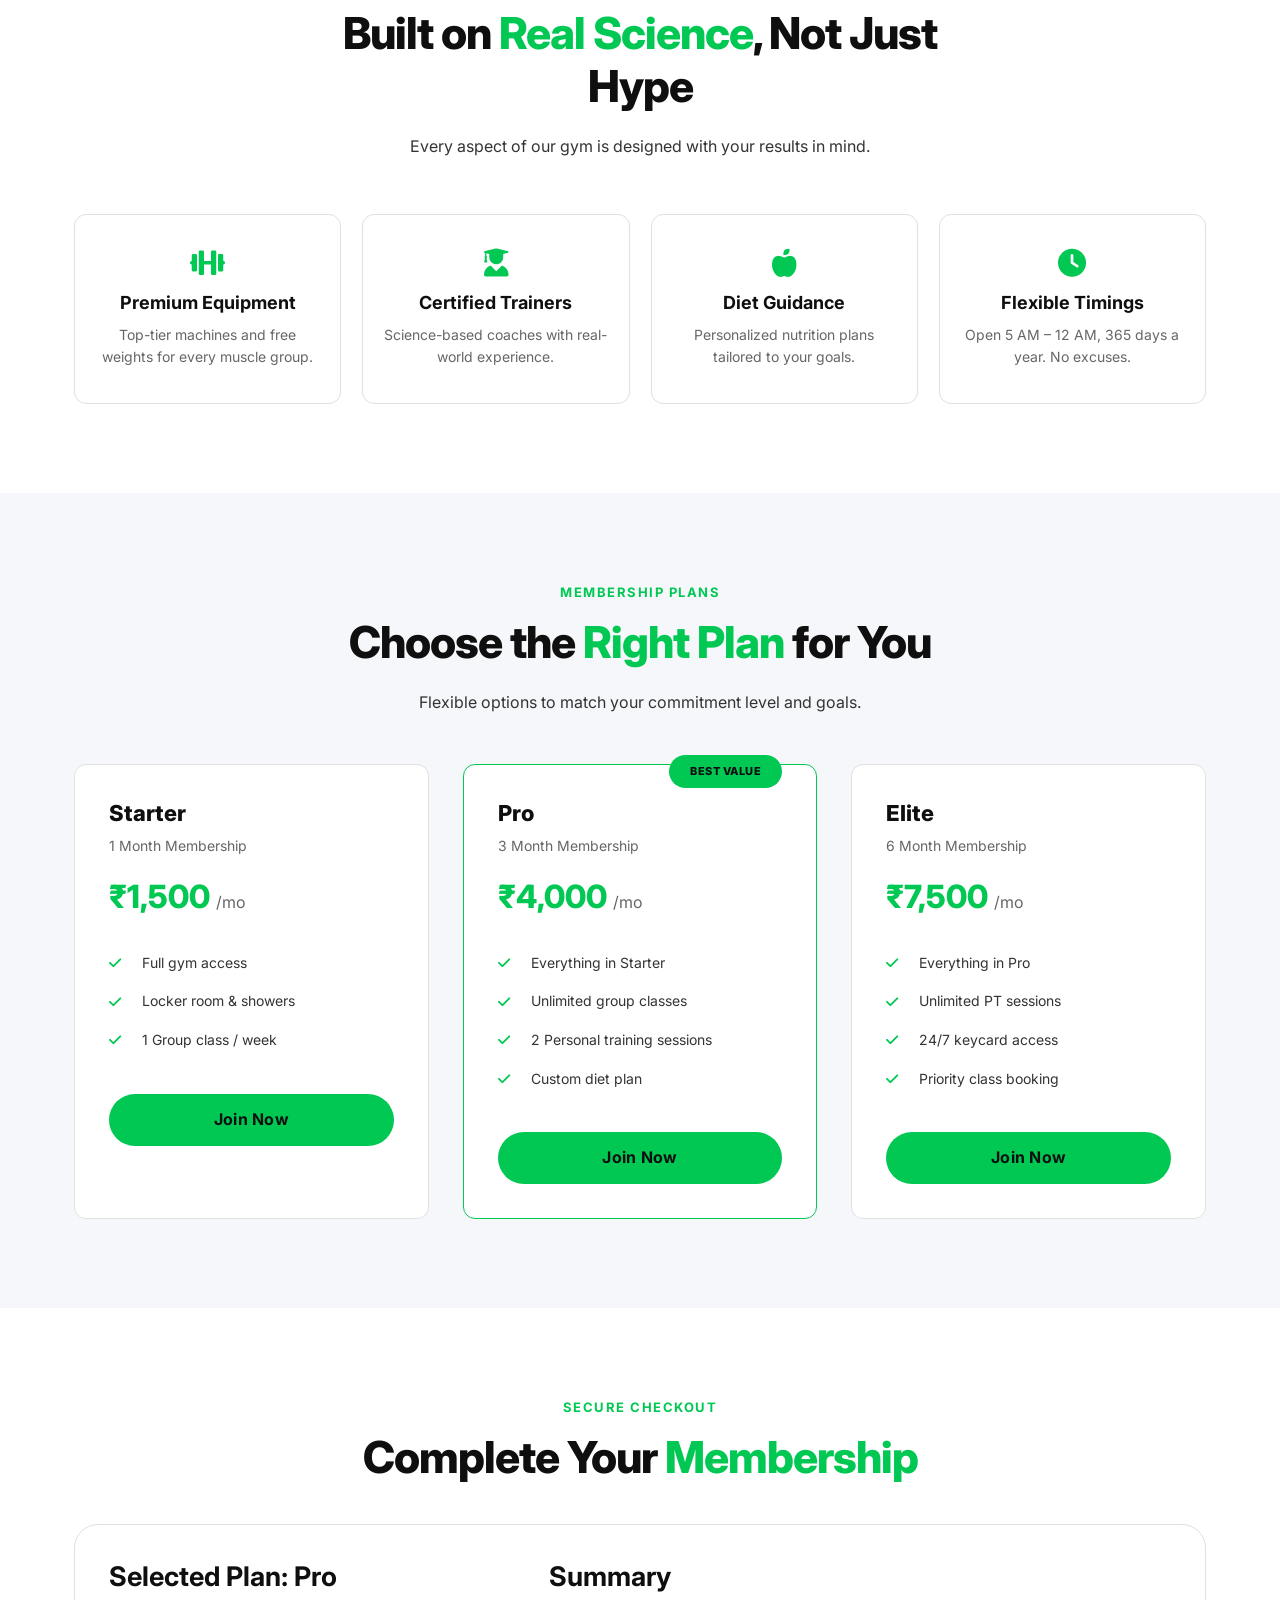
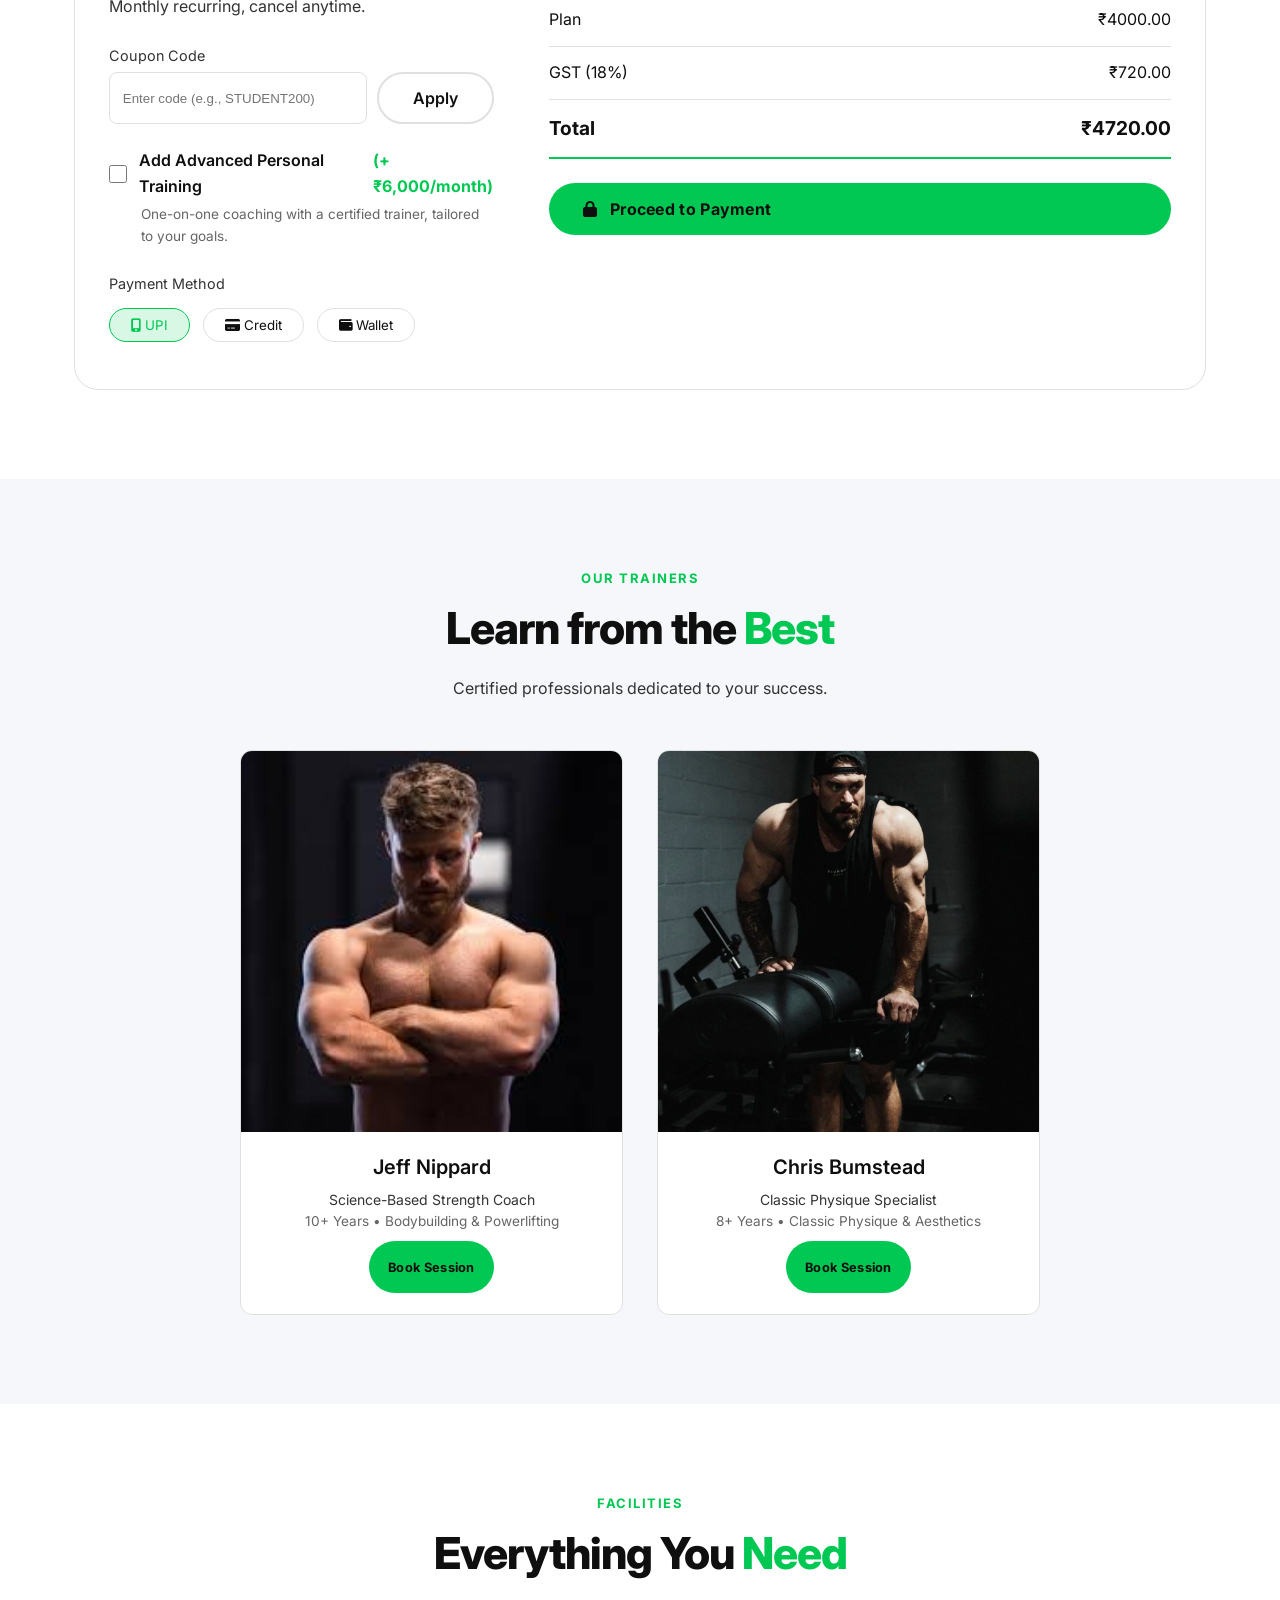
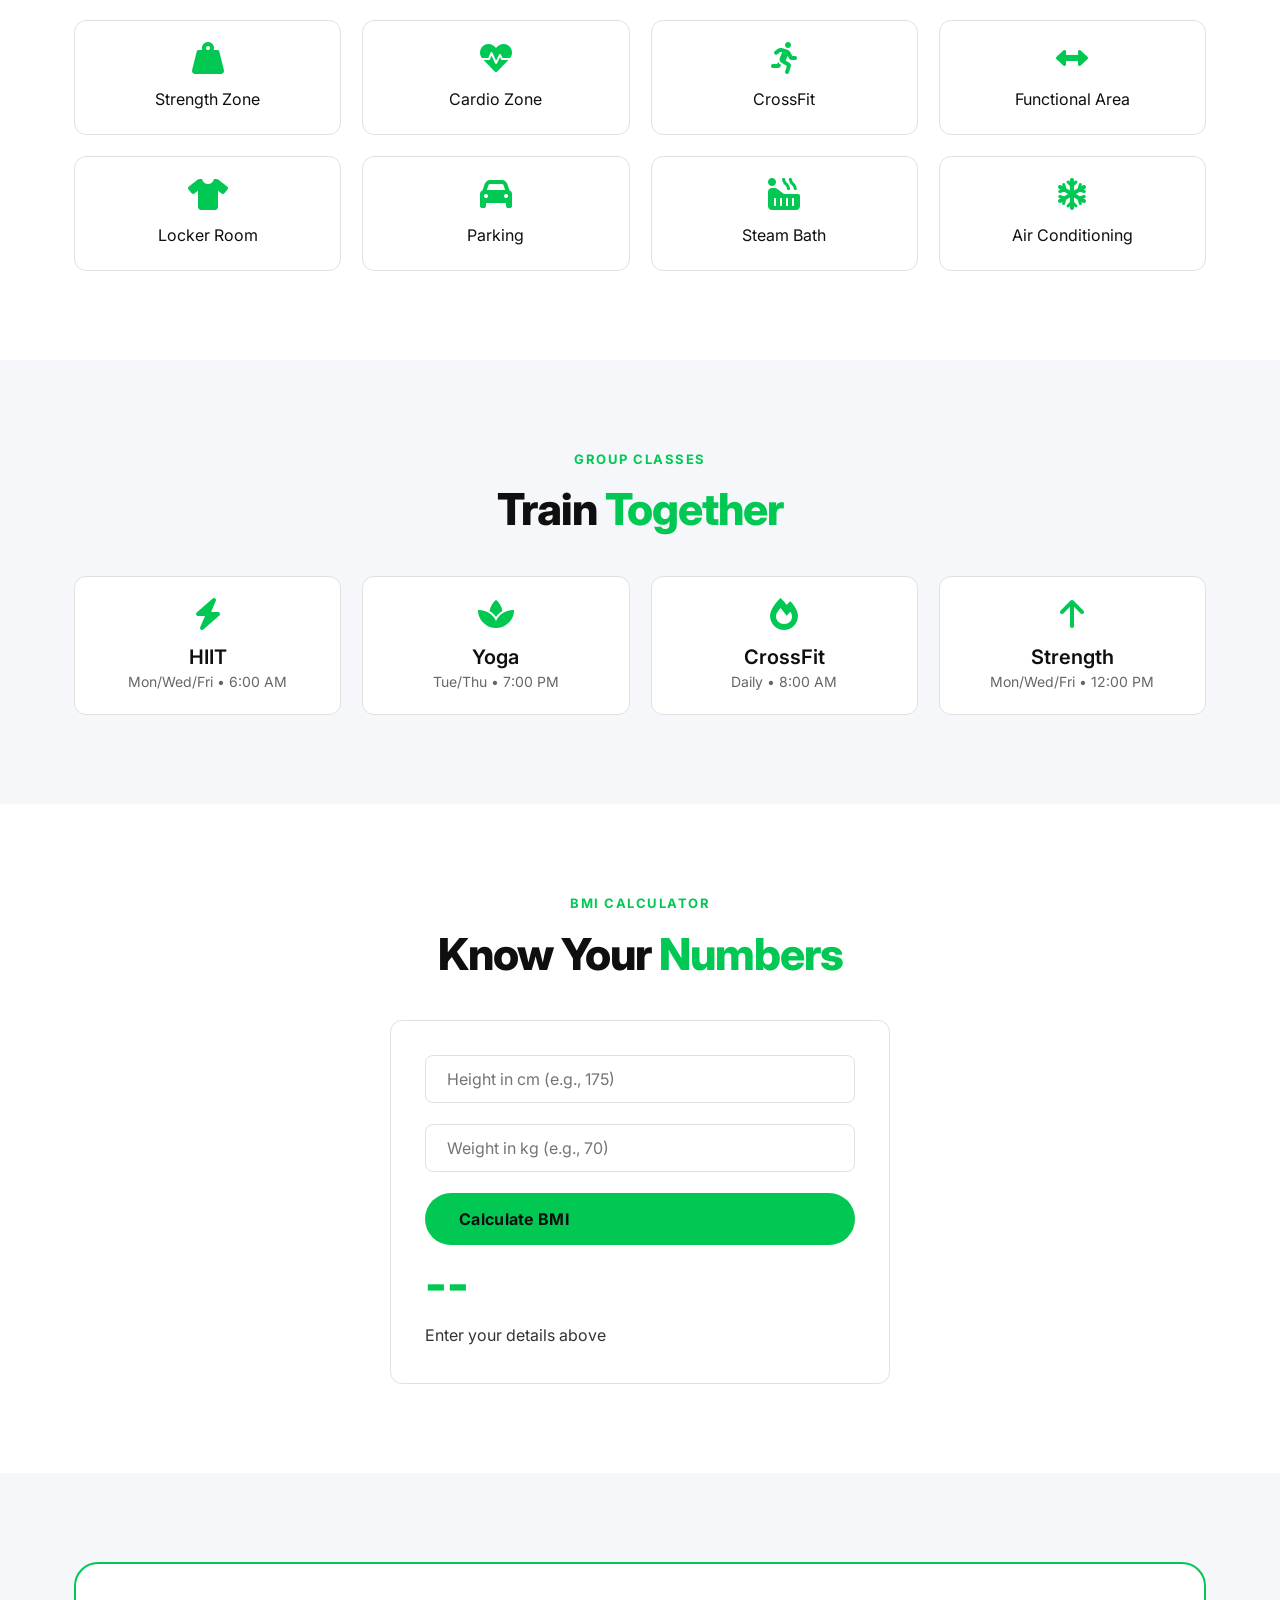
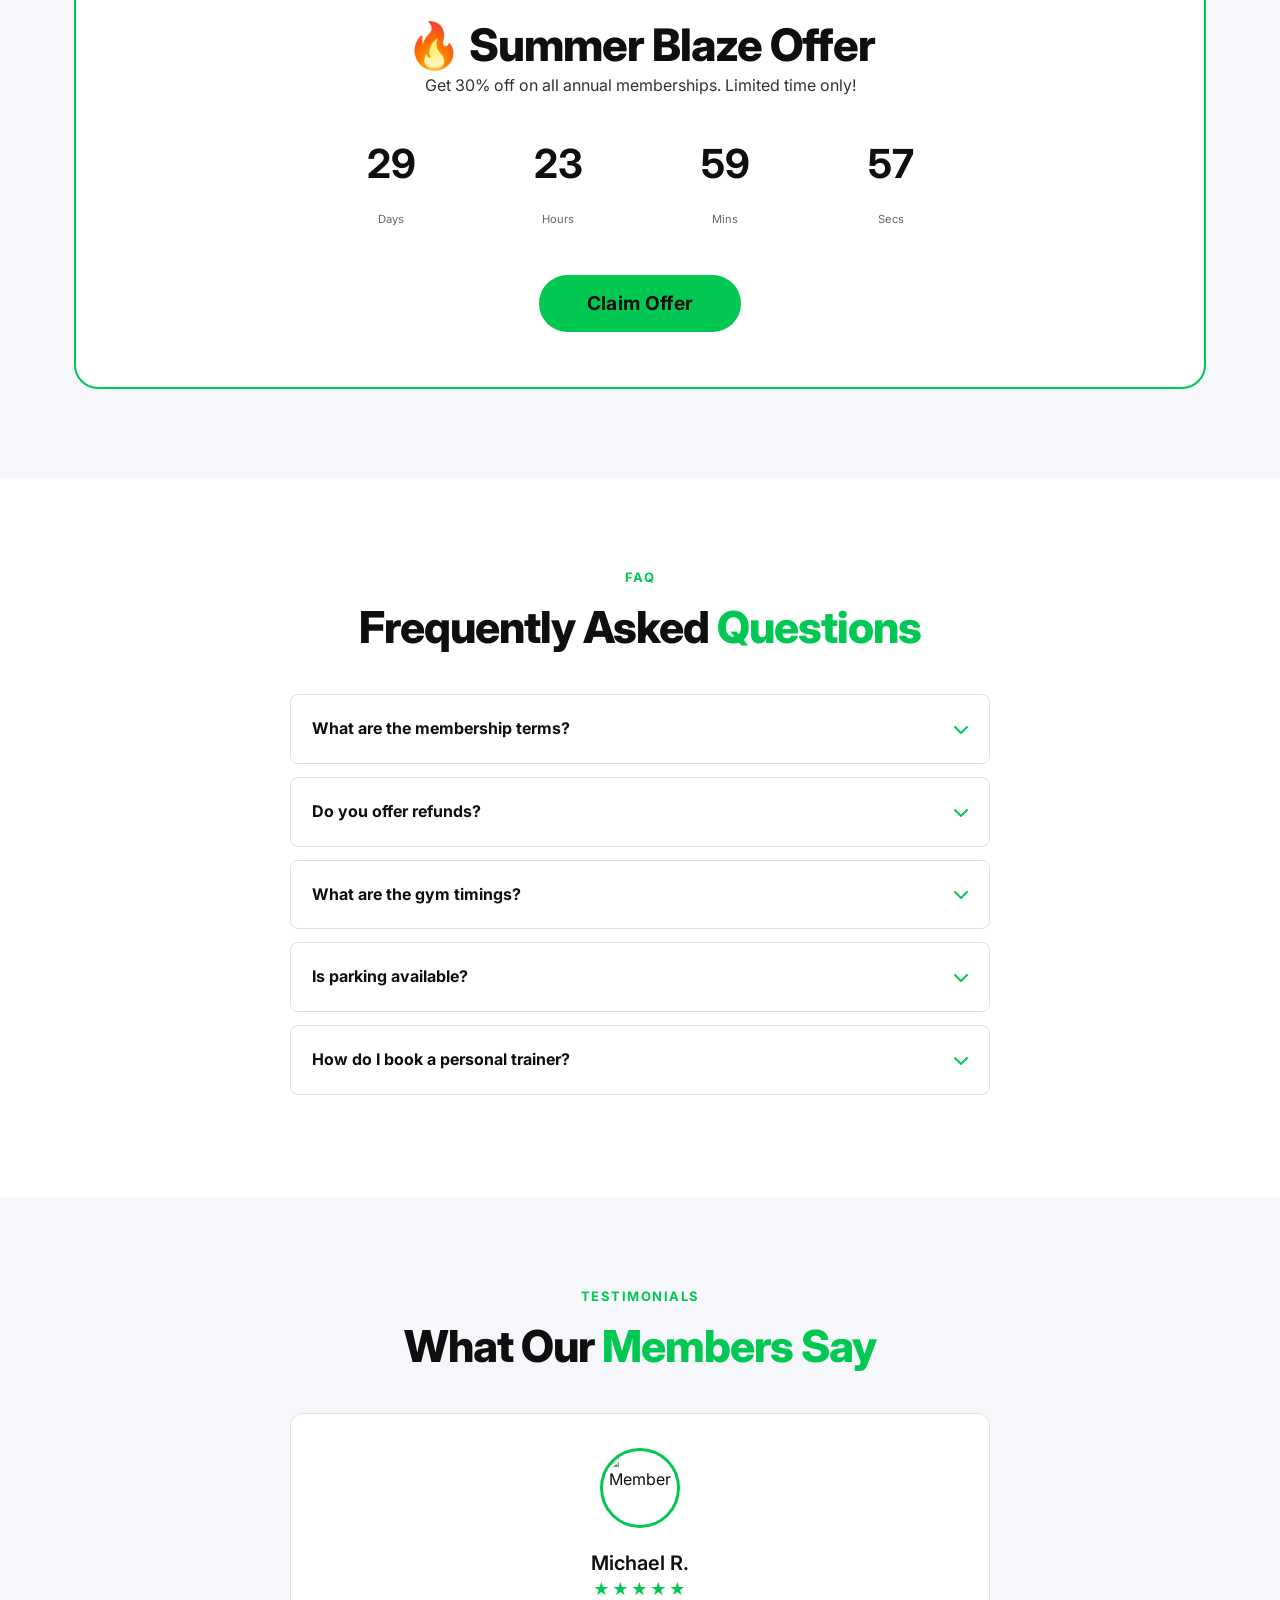
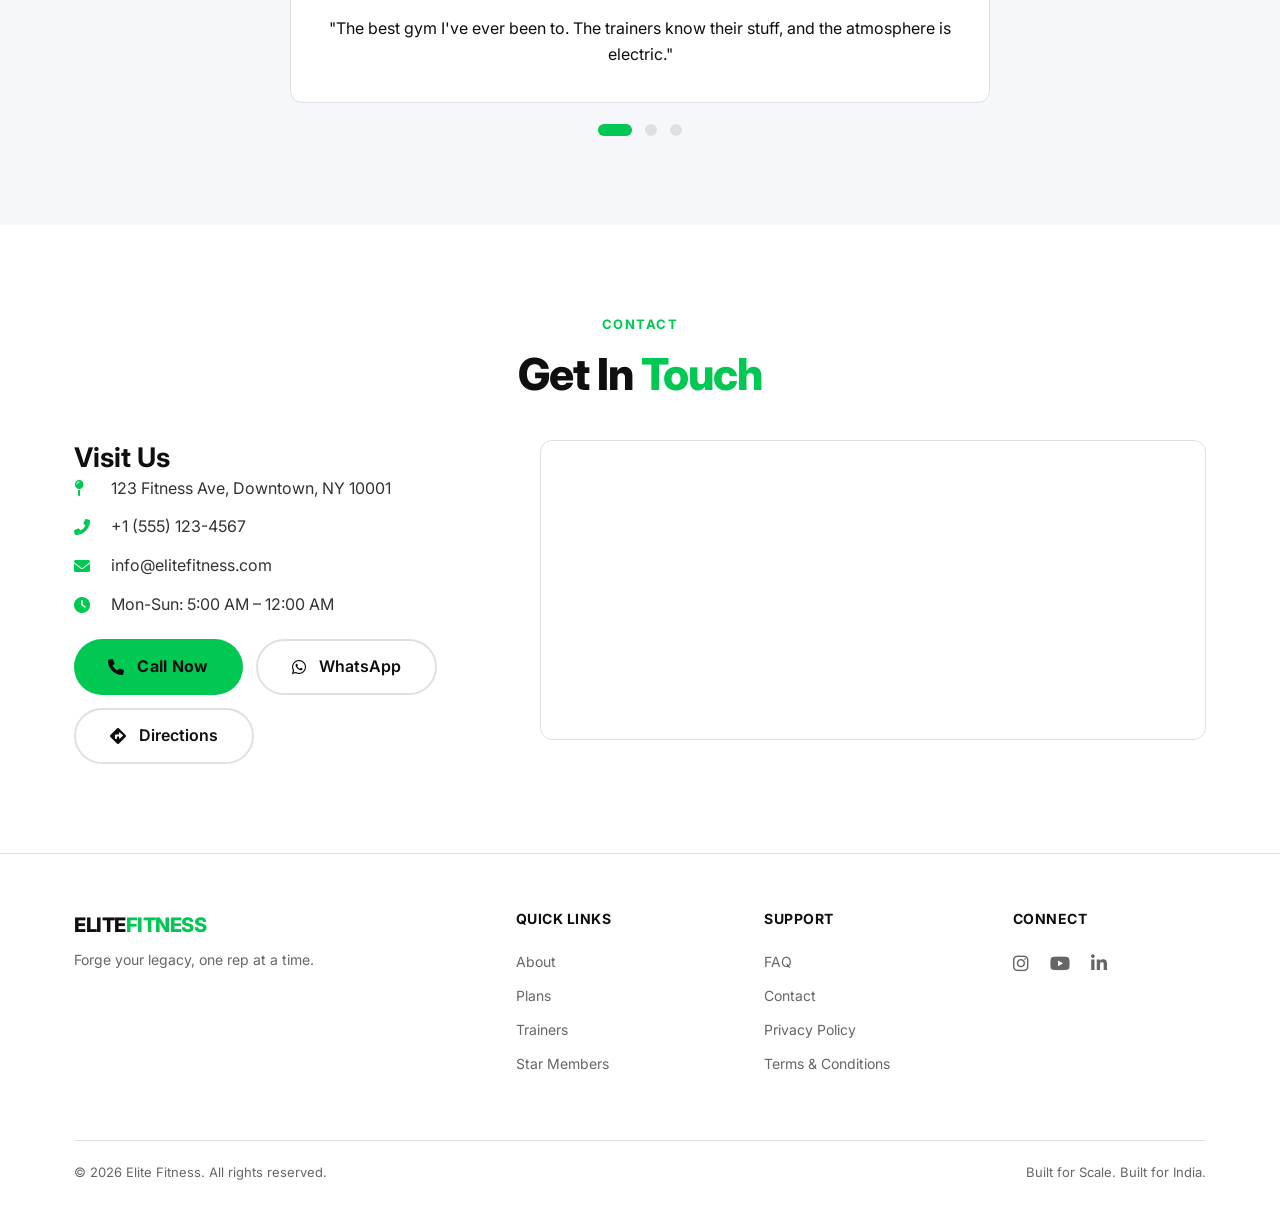
==== commit c5013dc2: "mobile bug fixing" ====
--- a/index.html
+++ b/index.html
@@ -20,7 +20,21 @@
 
     <style>
         /* ============================================================
-           MODAL STYLES (same as before)
+           GOLDEN RATIO VARIABLES (1.618:1)
+           Fibonacci: 8, 13, 21, 34, 55, 89, 144
+           ============================================================ */
+        :root {
+            --gr-xs: 8px;
+            --gr-sm: 13px;
+            --gr-md: 21px;
+            --gr-lg: 34px;
+            --gr-xl: 55px;
+            --gr-xxl: 89px;
+            --gr-ratio: 1.618;
+        }
+
+        /* ============================================================
+           MODAL STYLES with Golden Ratio
            ============================================================ */
         .modal-overlay {
             position: fixed;
@@ -34,7 +48,7 @@
             display: flex;
             align-items: center;
             justify-content: center;
-            padding: 20px;
+            padding: var(--gr-md);
             opacity: 0;
             visibility: hidden;
             transition: opacity 0.3s ease, visibility 0.3s ease;
@@ -46,7 +60,7 @@
         .modal-box {
             background: var(--bg-card);
             border-radius: var(--radius-lg);
-            padding: 40px 32px;
+            padding: var(--gr-xl) var(--gr-lg);
             max-width: 600px;
             width: 100%;
             max-height: 80vh;
@@ -55,7 +69,7 @@
             box-shadow: var(--shadow-lg);
             position: relative;
             transform: translateY(20px) scale(0.95);
-            transition: transform 0.3s ease, opacity 0.3s ease;
+            transition: transform 0.35s cubic-bezier(0.4, 0, 0.2, 1), opacity 0.35s ease;
             opacity: 0;
         }
         .modal-overlay.active .modal-box {
@@ -63,38 +77,55 @@
             opacity: 1;
         }
         .modal-box h2 {
-            font-size: 24px;
+            font-size: clamp(28px, 3vw, 34px);
             font-weight: 800;
-            margin-bottom: 16px;
+            margin-bottom: var(--gr-md);
             color: var(--text-primary);
-        }
-        .modal-box p, .modal-box ul {
+            letter-spacing: -0.5px;
+        }
+        .modal-box p,
+        .modal-box ul {
             color: var(--text-secondary);
-            line-height: 1.8;
-            font-size: 14px;
-            margin-bottom: 12px;
-        }
-        .modal-box ul { padding-left: 20px; }
+            line-height: 1.618;
+            font-size: clamp(15px, 1.2vw, 17px);
+            margin-bottom: var(--gr-md);
+        }
+        .modal-box ul {
+            padding-left: var(--gr-lg);
+        }
+        .modal-box ul li {
+            margin-bottom: var(--gr-sm);
+        }
+        .modal-box strong {
+            color: var(--accent);
+        }
         .modal-close {
             position: absolute;
-            top: 16px;
-            right: 20px;
+            top: var(--gr-md);
+            right: var(--gr-md);
             background: transparent;
             border: none;
             color: var(--text-muted);
-            font-size: 28px;
+            font-size: 32px;
             cursor: pointer;
             line-height: 1;
             transition: color 0.2s ease;
-        }
-        .modal-close:hover { color: var(--text-primary); }
+            padding: var(--gr-xs);
+        }
+        .modal-close:hover {
+            color: var(--text-primary);
+        }
         @media (max-width: 480px) {
-            .modal-box { padding: 24px 16px; }
-            .modal-box h2 { font-size: 20px; }
+            .modal-box {
+                padding: var(--gr-lg) var(--gr-md);
+            }
+            .modal-box h2 {
+                font-size: 24px;
+            }
         }
 
         /* ============================================================
-           PURE CSS HAMBURGER – FIXED FOR BRAVE & CHROME
+           PURE CSS HAMBURGER – SMOOTH ANIMATION + GOLDEN RATIO
            ============================================================ */
 
         /* Hide checkbox completely */
@@ -112,7 +143,7 @@
             flex-direction: column;
             gap: 5px;
             cursor: pointer;
-            padding: 8px;
+            padding: var(--gr-sm);
             min-height: 48px;
             min-width: 48px;
             justify-content: center;
@@ -152,43 +183,152 @@
             }
 
             .nav-links {
-                display: none !important;
-                flex-direction: column;
-                background: var(--bg-nav);
-                backdrop-filter: blur(16px);
                 position: absolute;
-                top: 70px;
+                top: 72px;
                 left: 0;
                 right: 0;
-                padding: 16px 20px;
-                gap: 12px;
+                background: var(--bg-nav);
+                backdrop-filter: blur(20px);
+                -webkit-backdrop-filter: blur(20px);
                 border-bottom: 1px solid var(--border-light);
                 box-shadow: var(--shadow-md);
+                padding: var(--gr-lg) var(--gr-md);
+                display: flex;
+                flex-direction: column;
+                gap: var(--gr-md);
                 align-items: stretch;
                 text-align: center;
+                max-height: 0;
+                overflow: hidden;
+                opacity: 0;
+                transform: translateY(-10px) scaleY(0.95);
+                transform-origin: top center;
+                transition: max-height 0.45s cubic-bezier(0.4, 0, 0.2, 1),
+                            opacity 0.4s ease,
+                            transform 0.4s cubic-bezier(0.4, 0, 0.2, 1),
+                            padding 0.4s ease;
+                pointer-events: none;
+                z-index: 999;
+                border-radius: 0 0 var(--radius) var(--radius);
+            }
+
+            /* When checkbox is checked, show the menu with smooth animation */
+            .menu-toggle:checked ~ .nav-links {
                 max-height: 80vh;
-                overflow-y: auto;
-                z-index: 999;
-            }
-
-            /* When checkbox is checked, show the menu */
-            .menu-toggle:checked ~ .nav-links {
-                display: flex !important;
-            }
-
-            /* Also handle if the checkbox is inside a different order */
-            .menu-toggle:checked ~ .nav-right .nav-links {
-                display: flex !important;
-            }
-        }
-
-        /* Force desktop: hide hamburger, show nav-links */
+                opacity: 1;
+                transform: translateY(0) scaleY(1);
+                pointer-events: auto;
+                padding: var(--gr-lg) var(--gr-md);
+            }
+
+            .nav-links li {
+                opacity: 0;
+                transform: translateY(-8px);
+                transition: opacity 0.35s ease 0.1s, transform 0.35s ease 0.1s;
+            }
+            .menu-toggle:checked ~ .nav-links li {
+                opacity: 1;
+                transform: translateY(0);
+            }
+            .menu-toggle:checked ~ .nav-links li:nth-child(2) { transition-delay: 0.13s; }
+            .menu-toggle:checked ~ .nav-links li:nth-child(3) { transition-delay: 0.16s; }
+            .menu-toggle:checked ~ .nav-links li:nth-child(4) { transition-delay: 0.19s; }
+            .menu-toggle:checked ~ .nav-links li:nth-child(5) { transition-delay: 0.22s; }
+            .menu-toggle:checked ~ .nav-links li:nth-child(6) { transition-delay: 0.25s; }
+            .menu-toggle:checked ~ .nav-links li:nth-child(7) { transition-delay: 0.28s; }
+
+            .nav-links a {
+                font-size: 18px;
+                font-weight: 600;
+                padding: var(--gr-sm) 0;
+                color: var(--text-primary);
+                display: block;
+                border-bottom: 1px solid transparent;
+                transition: border-color 0.2s ease, color 0.2s ease;
+                letter-spacing: 0.3px;
+            }
+            .nav-links a:hover {
+                color: var(--accent);
+            }
+            .nav-links a::after {
+                display: none;
+            }
+
+            .nav-links .admin-link {
+                border: 1.5px solid var(--accent);
+                border-radius: var(--radius);
+                padding: var(--gr-sm) var(--gr-md);
+                margin-top: var(--gr-sm);
+                background: var(--accent-dim);
+                color: var(--accent);
+                font-weight: 700;
+            }
+            .nav-links .admin-link i {
+                margin-right: var(--gr-sm);
+            }
+
+            .nav-links .nav-cta {
+                background: var(--accent);
+                color: #0F0F0F !important;
+                padding: var(--gr-sm) var(--gr-md);
+                border-radius: 40px;
+                font-weight: 700 !important;
+                font-size: 16px !important;
+                width: 100%;
+                text-align: center;
+                border: none;
+                margin-top: var(--gr-sm);
+            }
+            .nav-links .nav-cta:hover {
+                background: var(--accent-hover) !important;
+            }
+        }
+
+        /* Force desktop: hide hamburger, show nav-links inline */
         @media (min-width: 769px) {
             .hamburger-label {
                 display: none !important;
             }
             .nav-links {
                 display: flex !important;
+                position: static;
+                background: transparent;
+                backdrop-filter: none;
+                box-shadow: none;
+                padding: 0;
+                max-height: none;
+                opacity: 1;
+                transform: none;
+                pointer-events: auto;
+                flex-direction: row;
+                gap: var(--gr-lg);
+                border-radius: 0;
+                border-bottom: none;
+            }
+            .nav-links li {
+                opacity: 1;
+                transform: none;
+            }
+            .nav-links a {
+                font-size: 14px;
+                padding: 0;
+                border-bottom: none;
+            }
+            .nav-links .admin-link {
+                border: none;
+                padding: 0;
+                background: transparent;
+                color: var(--text-secondary);
+                margin-top: 0;
+            }
+            .nav-links .admin-link i {
+                margin-right: 4px;
+            }
+            .nav-links .nav-cta {
+                padding: var(--gr-xs) var(--gr-md);
+                font-size: 13px !important;
+                width: auto;
+                margin-top: 0;
             }
         }
 
@@ -196,7 +336,7 @@
         .nav-right {
             display: flex;
             align-items: center;
-            gap: 8px;
+            gap: var(--gr-sm);
             flex-shrink: 0;
             z-index: 1002;
             position: relative;
@@ -211,22 +351,269 @@
         }
         .nav-logo {
             flex-shrink: 0;
-        }
-
-        /* Extra: ensure the checkbox toggles the menu correctly on Brave */
-        .menu-toggle:checked ~ .nav-links {
-            display: flex !important;
-        }
-
-        /* Debug: hamburger label should be visible on mobile */
+            font-size: clamp(20px, 2.5vw, 26px);
+        }
+
+        /* Navbar theme toggle inside */
+        .navbar .theme-toggle {
+            background: var(--bg-card);
+            border: 1px solid var(--border-light);
+            border-radius: 40px;
+            padding: var(--gr-xs) var(--gr-md);
+            display: flex;
+            align-items: center;
+            gap: var(--gr-sm);
+            cursor: pointer;
+            font-size: 13px;
+            font-weight: 600;
+            color: var(--text-primary);
+            box-shadow: var(--shadow-sm);
+            transition: background 0.3s ease, border-color 0.3s ease;
+            font-family: var(--font);
+            touch-action: manipulation;
+            -webkit-tap-highlight-color: transparent;
+            user-select: none;
+            min-height: 40px;
+            min-width: 40px;
+        }
+        .navbar .theme-toggle:active {
+            transform: scale(0.95);
+        }
+        .navbar .theme-toggle .toggle-label {
+            display: inline;
+        }
         @media (max-width: 768px) {
-            .hamburger-label {
-                display: flex !important;
-                background: transparent !important;
-                border: none !important;
-            }
-            .hamburger-label span {
-                background: var(--text-primary) !important;
+            .navbar .theme-toggle .toggle-label {
+                display: none;
+            }
+            .navbar .theme-toggle {
+                padding: var(--gr-xs) var(--gr-sm);
+                font-size: 14px;
+                min-height: 40px;
+                min-width: 40px;
+            }
+        }
+
+        /* ============================================================
+           GOLDEN RATIO APPLIED TO OTHER ELEMENTS
+           ============================================================ */
+        .container {
+            padding: 0 var(--gr-lg);
+        }
+        .section {
+            padding: var(--gr-xxl) 0;
+        }
+        .section-title {
+            font-size: clamp(32px, 4vw, 44px);
+            margin-bottom: var(--gr-md);
+        }
+        .section-desc {
+            font-size: clamp(16px, 1.2vw, 18px);
+            line-height: 1.618;
+        }
+        .format-card {
+            padding: var(--gr-lg);
+        }
+        .format-card .price {
+            font-size: 32px;
+        }
+        .format-card ul li {
+            padding: var(--gr-xs) 0;
+            gap: var(--gr-sm);
+        }
+        .feature-item {
+            padding: var(--gr-lg) var(--gr-md);
+        }
+        .feature-item i {
+            font-size: 28px;
+            margin-bottom: var(--gr-sm);
+        }
+        .feature-item h4 {
+            font-size: 18px;
+        }
+        .trainer-card .info {
+            padding: var(--gr-md);
+        }
+        .trainer-card h4 {
+            font-size: 20px;
+            margin-bottom: var(--gr-xs);
+        }
+        .facility-item {
+            padding: var(--gr-md);
+        }
+        .facility-item i {
+            font-size: 2rem;
+            margin-bottom: var(--gr-sm);
+        }
+        .class-card {
+            padding: var(--gr-md);
+        }
+        .class-card i {
+            font-size: 2rem;
+            margin-bottom: var(--gr-sm);
+        }
+        .bmi-box {
+            padding: var(--gr-lg);
+        }
+        .bmi-box input {
+            padding: var(--gr-sm) var(--gr-md);
+            margin-bottom: var(--gr-md);
+        }
+        .offer-banner {
+            padding: var(--gr-xl) var(--gr-lg);
+        }
+        .offer-banner .countdown {
+            gap: var(--gr-lg);
+            margin: var(--gr-md) 0;
+        }
+        .faq-question {
+            padding: var(--gr-md) var(--gr-md);
+            gap: var(--gr-sm);
+        }
+        .faq-answer {
+            padding: 0 var(--gr-md);
+        }
+        .faq-item.active .faq-answer {
+            padding: 0 var(--gr-md) var(--gr-md);
+        }
+        .testimonial-card {
+            padding: var(--gr-lg);
+        }
+        .testimonial-card img {
+            margin: 0 auto var(--gr-md);
+        }
+        .contact-info p {
+            gap: var(--gr-sm);
+            margin-bottom: var(--gr-sm);
+        }
+        .contact-actions {
+            gap: var(--gr-sm);
+            margin-top: var(--gr-md);
+        }
+        .footer-grid {
+            gap: var(--gr-xl);
+            margin-bottom: var(--gr-xl);
+        }
+        .footer h4 {
+            margin-bottom: var(--gr-md);
+        }
+        .footer ul li {
+            margin-bottom: var(--gr-xs);
+        }
+        .footer-social {
+            gap: var(--gr-md);
+        }
+        .footer-bottom {
+            padding-top: var(--gr-md);
+            gap: var(--gr-sm);
+        }
+        .floating {
+            bottom: var(--gr-lg);
+            right: var(--gr-lg);
+            gap: var(--gr-sm);
+        }
+
+        /* Mobile specific golden ratio overrides */
+        @media (max-width: 768px) {
+            .container {
+                padding: 0 var(--gr-md);
+            }
+            .section {
+                padding: var(--gr-xl) 0;
+            }
+            .format-card {
+                padding: var(--gr-md);
+            }
+            .format-card .price {
+                font-size: 28px;
+            }
+            .feature-item {
+                padding: var(--gr-md) var(--gr-sm);
+            }
+            .feature-item i {
+                font-size: 22px;
+            }
+            .facility-item {
+                padding: var(--gr-sm);
+            }
+            .facility-item i {
+                font-size: 1.6rem;
+            }
+            .class-card {
+                padding: var(--gr-sm);
+            }
+            .class-card i {
+                font-size: 1.6rem;
+            }
+            .bmi-box {
+                padding: var(--gr-md);
+            }
+            .offer-banner {
+                padding: var(--gr-lg) var(--gr-md);
+            }
+            .offer-banner .countdown {
+                gap: var(--gr-md);
+                font-size: 1.8rem;
+                flex-wrap: wrap;
+            }
+            .offer-banner .countdown span {
+                padding: var(--gr-sm) var(--gr-md);
+                min-width: 55px;
+            }
+            .faq-question {
+                padding: var(--gr-sm) var(--gr-md);
+                font-size: 15px;
+            }
+            .testimonial-card {
+                padding: var(--gr-md);
+            }
+            .contact-grid {
+                gap: var(--gr-lg);
+            }
+            .footer-grid {
+                gap: var(--gr-lg);
+            }
+            .floating {
+                bottom: var(--gr-md);
+                right: var(--gr-md);
+                gap: var(--gr-sm);
+            }
+            .floating .whatsapp {
+                width: 50px;
+                height: 50px;
+                font-size: 1.8rem;
+            }
+            .floating .back-top {
+                width: 42px;
+                height: 42px;
+                font-size: 1.2rem;
+            }
+        }
+
+        @media (max-width: 480px) {
+            .container {
+                padding: 0 var(--gr-sm);
+            }
+            .section {
+                padding: var(--gr-lg) 0;
+            }
+            .section-title {
+                font-size: 26px;
+            }
+            .format-card .price {
+                font-size: 24px;
+            }
+            .hero-text h1 {
+                font-size: 28px;
+            }
+            .hero-text p {
+                font-size: 15px;
+            }
+            .modal-box {
+                padding: var(--gr-lg) var(--gr-md);
+            }
+            .modal-box h2 {
+                font-size: 22px;
             }
         }
     </style>
@@ -234,12 +621,12 @@
 <body>
 
     <!-- ============================================================
-    NAVBAR with Pure CSS Hamburger
+    NAVBAR with Smooth Hamburger
     ============================================================ -->
     <nav class="navbar" id="navbar">
         <div class="container">
 
-            <!-- Hidden checkbox – MUST be before the nav-links for CSS sibling selectors -->
+            <!-- Hidden checkbox – MUST be before nav-links -->
             <input type="checkbox" id="menu-toggle" class="menu-toggle" />
 
             <a href="index.html" class="nav-logo">ELITE<span>FITNESS</span></a>
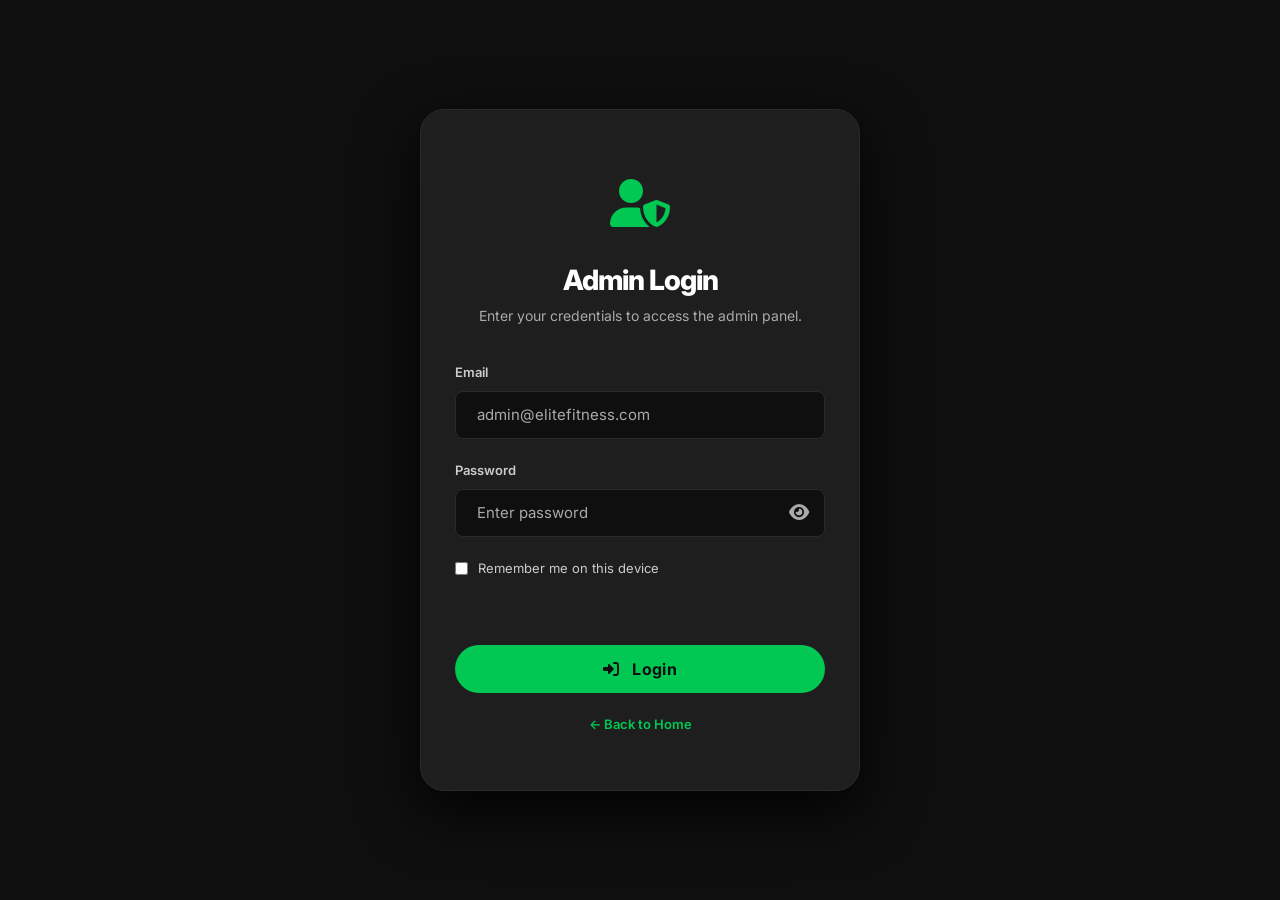
==== commit fb3d8080: "mobile bug fixing" ====
--- a/index.html
+++ b/index.html
@@ -2,9 +2,10 @@
 <html lang="en">
 <head>
     <meta charset="UTF-8" />
-    <meta name="viewport" content="width=device-width, initial-scale=1.0, maximum-scale=1.0, user-scalable=no" />
-    <title>Elite Fitness – Built for Scale. Built for India.</title>
-
+    <meta name="viewport" content="width=device-width, initial-scale=1.0" />
+    <title>Elite Fitness – Admin Panel</title>
+
+    <!-- Theme Script (must run before page loads) -->
     <script>
         (function() {
             var savedTheme = localStorage.getItem('theme') || 'dark';
@@ -12,1119 +13,232 @@
         })();
     </script>
 
+    <!-- Google Fonts -->
     <link rel="preconnect" href="https://fonts.googleapis.com" />
     <link rel="preconnect" href="https://fonts.gstatic.com" crossorigin />
     <link href="https://fonts.googleapis.com/css2?family=Inter:opsz,wght@14..32,400;14..32,500;14..32,600;14..32,700;14..32,800;14..32,900&display=swap" rel="stylesheet" />
+
+    <!-- Font Awesome -->
     <link rel="stylesheet" href="https://cdnjs.cloudflare.com/ajax/libs/font-awesome/6.0.0-beta3/css/all.min.css" />
+
+    <!-- MAIN STYLES -->
     <link rel="stylesheet" href="css/style.css" />
 
-    <style>
-        /* ============================================================
-           GOLDEN RATIO VARIABLES (1.618:1)
-           Fibonacci: 8, 13, 21, 34, 55, 89, 144
-           ============================================================ */
-        :root {
-            --gr-xs: 8px;
-            --gr-sm: 13px;
-            --gr-md: 21px;
-            --gr-lg: 34px;
-            --gr-xl: 55px;
-            --gr-xxl: 89px;
-            --gr-ratio: 1.618;
-        }
-
-        /* ============================================================
-           MODAL STYLES with Golden Ratio
-           ============================================================ */
-        .modal-overlay {
-            position: fixed;
-            top: 0;
-            left: 0;
-            right: 0;
-            bottom: 0;
-            background: rgba(0,0,0,0.7);
-            backdrop-filter: blur(4px);
-            z-index: 9999;
-            display: flex;
-            align-items: center;
-            justify-content: center;
-            padding: var(--gr-md);
-            opacity: 0;
-            visibility: hidden;
-            transition: opacity 0.3s ease, visibility 0.3s ease;
-        }
-        .modal-overlay.active {
-            opacity: 1;
-            visibility: visible;
-        }
-        .modal-box {
-            background: var(--bg-card);
-            border-radius: var(--radius-lg);
-            padding: var(--gr-xl) var(--gr-lg);
-            max-width: 600px;
-            width: 100%;
-            max-height: 80vh;
-            overflow-y: auto;
-            border: 1px solid var(--border-light);
-            box-shadow: var(--shadow-lg);
-            position: relative;
-            transform: translateY(20px) scale(0.95);
-            transition: transform 0.35s cubic-bezier(0.4, 0, 0.2, 1), opacity 0.35s ease;
-            opacity: 0;
-        }
-        .modal-overlay.active .modal-box {
-            transform: translateY(0) scale(1);
-            opacity: 1;
-        }
-        .modal-box h2 {
-            font-size: clamp(28px, 3vw, 34px);
-            font-weight: 800;
-            margin-bottom: var(--gr-md);
-            color: var(--text-primary);
-            letter-spacing: -0.5px;
-        }
-        .modal-box p,
-        .modal-box ul {
-            color: var(--text-secondary);
-            line-height: 1.618;
-            font-size: clamp(15px, 1.2vw, 17px);
-            margin-bottom: var(--gr-md);
-        }
-        .modal-box ul {
-            padding-left: var(--gr-lg);
-        }
-        .modal-box ul li {
-            margin-bottom: var(--gr-sm);
-        }
-        .modal-box strong {
-            color: var(--accent);
-        }
-        .modal-close {
-            position: absolute;
-            top: var(--gr-md);
-            right: var(--gr-md);
-            background: transparent;
-            border: none;
-            color: var(--text-muted);
-            font-size: 32px;
-            cursor: pointer;
-            line-height: 1;
-            transition: color 0.2s ease;
-            padding: var(--gr-xs);
-        }
-        .modal-close:hover {
-            color: var(--text-primary);
-        }
-        @media (max-width: 480px) {
-            .modal-box {
-                padding: var(--gr-lg) var(--gr-md);
-            }
-            .modal-box h2 {
-                font-size: 24px;
-            }
-        }
-
-        /* ============================================================
-           PURE CSS HAMBURGER – SMOOTH ANIMATION + GOLDEN RATIO
-           ============================================================ */
-
-        /* Hide checkbox completely */
-        .menu-toggle {
-            position: absolute;
-            opacity: 0;
-            width: 0;
-            height: 0;
-            pointer-events: none;
-        }
-
-        /* Hamburger label – always visible on mobile */
-        .hamburger-label {
-            display: none;
-            flex-direction: column;
-            gap: 5px;
-            cursor: pointer;
-            padding: var(--gr-sm);
-            min-height: 48px;
-            min-width: 48px;
-            justify-content: center;
-            z-index: 1001;
-            background: transparent;
-            border: none;
-            touch-action: manipulation;
-            -webkit-tap-highlight-color: transparent;
-            position: relative;
-        }
-        .hamburger-label span {
-            display: block;
-            width: 26px;
-            height: 2.5px;
-            background: var(--text-primary);
-            border-radius: 2px;
-            transition: all 0.3s ease;
-            transform-origin: center;
-            pointer-events: none;
-        }
-
-        /* When checkbox is checked, transform to X */
-        .menu-toggle:checked ~ .nav-right .hamburger-label span:nth-child(1) {
-            transform: rotate(45deg) translate(5px, 5px);
-        }
-        .menu-toggle:checked ~ .nav-right .hamburger-label span:nth-child(2) {
-            opacity: 0;
-        }
-        .menu-toggle:checked ~ .nav-right .hamburger-label span:nth-child(3) {
-            transform: rotate(-45deg) translate(5px, -5px);
-        }
-
-        /* Show hamburger on mobile */
-        @media (max-width: 768px) {
-            .hamburger-label {
-                display: flex !important;
-            }
-
-            .nav-links {
-                position: absolute;
-                top: 72px;
-                left: 0;
-                right: 0;
-                background: var(--bg-nav);
-                backdrop-filter: blur(20px);
-                -webkit-backdrop-filter: blur(20px);
-                border-bottom: 1px solid var(--border-light);
-                box-shadow: var(--shadow-md);
-                padding: var(--gr-lg) var(--gr-md);
-                display: flex;
-                flex-direction: column;
-                gap: var(--gr-md);
-                align-items: stretch;
-                text-align: center;
-                max-height: 0;
-                overflow: hidden;
-                opacity: 0;
-                transform: translateY(-10px) scaleY(0.95);
-                transform-origin: top center;
-                transition: max-height 0.45s cubic-bezier(0.4, 0, 0.2, 1),
-                            opacity 0.4s ease,
-                            transform 0.4s cubic-bezier(0.4, 0, 0.2, 1),
-                            padding 0.4s ease;
-                pointer-events: none;
-                z-index: 999;
-                border-radius: 0 0 var(--radius) var(--radius);
-            }
-
-            /* When checkbox is checked, show the menu with smooth animation */
-            .menu-toggle:checked ~ .nav-links {
-                max-height: 80vh;
-                opacity: 1;
-                transform: translateY(0) scaleY(1);
-                pointer-events: auto;
-                padding: var(--gr-lg) var(--gr-md);
-            }
-
-            .nav-links li {
-                opacity: 0;
-                transform: translateY(-8px);
-                transition: opacity 0.35s ease 0.1s, transform 0.35s ease 0.1s;
-            }
-            .menu-toggle:checked ~ .nav-links li {
-                opacity: 1;
-                transform: translateY(0);
-            }
-            .menu-toggle:checked ~ .nav-links li:nth-child(2) { transition-delay: 0.13s; }
-            .menu-toggle:checked ~ .nav-links li:nth-child(3) { transition-delay: 0.16s; }
-            .menu-toggle:checked ~ .nav-links li:nth-child(4) { transition-delay: 0.19s; }
-            .menu-toggle:checked ~ .nav-links li:nth-child(5) { transition-delay: 0.22s; }
-            .menu-toggle:checked ~ .nav-links li:nth-child(6) { transition-delay: 0.25s; }
-            .menu-toggle:checked ~ .nav-links li:nth-child(7) { transition-delay: 0.28s; }
-
-            .nav-links a {
-                font-size: 18px;
-                font-weight: 600;
-                padding: var(--gr-sm) 0;
-                color: var(--text-primary);
-                display: block;
-                border-bottom: 1px solid transparent;
-                transition: border-color 0.2s ease, color 0.2s ease;
-                letter-spacing: 0.3px;
-            }
-            .nav-links a:hover {
-                color: var(--accent);
-            }
-            .nav-links a::after {
-                display: none;
-            }
-
-            .nav-links .admin-link {
-                border: 1.5px solid var(--accent);
-                border-radius: var(--radius);
-                padding: var(--gr-sm) var(--gr-md);
-                margin-top: var(--gr-sm);
-                background: var(--accent-dim);
-                color: var(--accent);
-                font-weight: 700;
-            }
-            .nav-links .admin-link i {
-                margin-right: var(--gr-sm);
-            }
-
-            .nav-links .nav-cta {
-                background: var(--accent);
-                color: #0F0F0F !important;
-                padding: var(--gr-sm) var(--gr-md);
-                border-radius: 40px;
-                font-weight: 700 !important;
-                font-size: 16px !important;
-                width: 100%;
-                text-align: center;
-                border: none;
-                margin-top: var(--gr-sm);
-            }
-            .nav-links .nav-cta:hover {
-                background: var(--accent-hover) !important;
-            }
-        }
-
-        /* Force desktop: hide hamburger, show nav-links inline */
-        @media (min-width: 769px) {
-            .hamburger-label {
-                display: none !important;
-            }
-            .nav-links {
-                display: flex !important;
-                position: static;
-                background: transparent;
-                backdrop-filter: none;
-                box-shadow: none;
-                padding: 0;
-                max-height: none;
-                opacity: 1;
-                transform: none;
-                pointer-events: auto;
-                flex-direction: row;
-                gap: var(--gr-lg);
-                border-radius: 0;
-                border-bottom: none;
-            }
-            .nav-links li {
-                opacity: 1;
-                transform: none;
-            }
-            .nav-links a {
-                font-size: 14px;
-                padding: 0;
-                border-bottom: none;
-            }
-            .nav-links .admin-link {
-                border: none;
-                padding: 0;
-                background: transparent;
-                color: var(--text-secondary);
-                margin-top: 0;
-            }
-            .nav-links .admin-link i {
-                margin-right: 4px;
-            }
-            .nav-links .nav-cta {
-                padding: var(--gr-xs) var(--gr-md);
-                font-size: 13px !important;
-                width: auto;
-                margin-top: 0;
-            }
-        }
-
-        /* Ensure theme toggle and hamburger sit together */
-        .nav-right {
-            display: flex;
-            align-items: center;
-            gap: var(--gr-sm);
-            flex-shrink: 0;
-            z-index: 1002;
-            position: relative;
-        }
-
-        /* Navbar container fixes */
-        .navbar .container {
-            display: flex;
-            align-items: center;
-            justify-content: space-between;
-            flex-wrap: nowrap;
-        }
-        .nav-logo {
-            flex-shrink: 0;
-            font-size: clamp(20px, 2.5vw, 26px);
-        }
-
-        /* Navbar theme toggle inside */
-        .navbar .theme-toggle {
-            background: var(--bg-card);
-            border: 1px solid var(--border-light);
-            border-radius: 40px;
-            padding: var(--gr-xs) var(--gr-md);
-            display: flex;
-            align-items: center;
-            gap: var(--gr-sm);
-            cursor: pointer;
-            font-size: 13px;
-            font-weight: 600;
-            color: var(--text-primary);
-            box-shadow: var(--shadow-sm);
-            transition: background 0.3s ease, border-color 0.3s ease;
-            font-family: var(--font);
-            touch-action: manipulation;
-            -webkit-tap-highlight-color: transparent;
-            user-select: none;
-            min-height: 40px;
-            min-width: 40px;
-        }
-        .navbar .theme-toggle:active {
-            transform: scale(0.95);
-        }
-        .navbar .theme-toggle .toggle-label {
-            display: inline;
-        }
-        @media (max-width: 768px) {
-            .navbar .theme-toggle .toggle-label {
-                display: none;
-            }
-            .navbar .theme-toggle {
-                padding: var(--gr-xs) var(--gr-sm);
-                font-size: 14px;
-                min-height: 40px;
-                min-width: 40px;
-            }
-        }
-
-        /* ============================================================
-           GOLDEN RATIO APPLIED TO OTHER ELEMENTS
-           ============================================================ */
-        .container {
-            padding: 0 var(--gr-lg);
-        }
-        .section {
-            padding: var(--gr-xxl) 0;
-        }
-        .section-title {
-            font-size: clamp(32px, 4vw, 44px);
-            margin-bottom: var(--gr-md);
-        }
-        .section-desc {
-            font-size: clamp(16px, 1.2vw, 18px);
-            line-height: 1.618;
-        }
-        .format-card {
-            padding: var(--gr-lg);
-        }
-        .format-card .price {
-            font-size: 32px;
-        }
-        .format-card ul li {
-            padding: var(--gr-xs) 0;
-            gap: var(--gr-sm);
-        }
-        .feature-item {
-            padding: var(--gr-lg) var(--gr-md);
-        }
-        .feature-item i {
-            font-size: 28px;
-            margin-bottom: var(--gr-sm);
-        }
-        .feature-item h4 {
-            font-size: 18px;
-        }
-        .trainer-card .info {
-            padding: var(--gr-md);
-        }
-        .trainer-card h4 {
-            font-size: 20px;
-            margin-bottom: var(--gr-xs);
-        }
-        .facility-item {
-            padding: var(--gr-md);
-        }
-        .facility-item i {
-            font-size: 2rem;
-            margin-bottom: var(--gr-sm);
-        }
-        .class-card {
-            padding: var(--gr-md);
-        }
-        .class-card i {
-            font-size: 2rem;
-            margin-bottom: var(--gr-sm);
-        }
-        .bmi-box {
-            padding: var(--gr-lg);
-        }
-        .bmi-box input {
-            padding: var(--gr-sm) var(--gr-md);
-            margin-bottom: var(--gr-md);
-        }
-        .offer-banner {
-            padding: var(--gr-xl) var(--gr-lg);
-        }
-        .offer-banner .countdown {
-            gap: var(--gr-lg);
-            margin: var(--gr-md) 0;
-        }
-        .faq-question {
-            padding: var(--gr-md) var(--gr-md);
-            gap: var(--gr-sm);
-        }
-        .faq-answer {
-            padding: 0 var(--gr-md);
-        }
-        .faq-item.active .faq-answer {
-            padding: 0 var(--gr-md) var(--gr-md);
-        }
-        .testimonial-card {
-            padding: var(--gr-lg);
-        }
-        .testimonial-card img {
-            margin: 0 auto var(--gr-md);
-        }
-        .contact-info p {
-            gap: var(--gr-sm);
-            margin-bottom: var(--gr-sm);
-        }
-        .contact-actions {
-            gap: var(--gr-sm);
-            margin-top: var(--gr-md);
-        }
-        .footer-grid {
-            gap: var(--gr-xl);
-            margin-bottom: var(--gr-xl);
-        }
-        .footer h4 {
-            margin-bottom: var(--gr-md);
-        }
-        .footer ul li {
-            margin-bottom: var(--gr-xs);
-        }
-        .footer-social {
-            gap: var(--gr-md);
-        }
-        .footer-bottom {
-            padding-top: var(--gr-md);
-            gap: var(--gr-sm);
-        }
-        .floating {
-            bottom: var(--gr-lg);
-            right: var(--gr-lg);
-            gap: var(--gr-sm);
-        }
-
-        /* Mobile specific golden ratio overrides */
-        @media (max-width: 768px) {
-            .container {
-                padding: 0 var(--gr-md);
-            }
-            .section {
-                padding: var(--gr-xl) 0;
-            }
-            .format-card {
-                padding: var(--gr-md);
-            }
-            .format-card .price {
-                font-size: 28px;
-            }
-            .feature-item {
-                padding: var(--gr-md) var(--gr-sm);
-            }
-            .feature-item i {
-                font-size: 22px;
-            }
-            .facility-item {
-                padding: var(--gr-sm);
-            }
-            .facility-item i {
-                font-size: 1.6rem;
-            }
-            .class-card {
-                padding: var(--gr-sm);
-            }
-            .class-card i {
-                font-size: 1.6rem;
-            }
-            .bmi-box {
-                padding: var(--gr-md);
-            }
-            .offer-banner {
-                padding: var(--gr-lg) var(--gr-md);
-            }
-            .offer-banner .countdown {
-                gap: var(--gr-md);
-                font-size: 1.8rem;
-                flex-wrap: wrap;
-            }
-            .offer-banner .countdown span {
-                padding: var(--gr-sm) var(--gr-md);
-                min-width: 55px;
-            }
-            .faq-question {
-                padding: var(--gr-sm) var(--gr-md);
-                font-size: 15px;
-            }
-            .testimonial-card {
-                padding: var(--gr-md);
-            }
-            .contact-grid {
-                gap: var(--gr-lg);
-            }
-            .footer-grid {
-                gap: var(--gr-lg);
-            }
-            .floating {
-                bottom: var(--gr-md);
-                right: var(--gr-md);
-                gap: var(--gr-sm);
-            }
-            .floating .whatsapp {
-                width: 50px;
-                height: 50px;
-                font-size: 1.8rem;
-            }
-            .floating .back-top {
-                width: 42px;
-                height: 42px;
-                font-size: 1.2rem;
-            }
-        }
-
-        @media (max-width: 480px) {
-            .container {
-                padding: 0 var(--gr-sm);
-            }
-            .section {
-                padding: var(--gr-lg) 0;
-            }
-            .section-title {
-                font-size: 26px;
-            }
-            .format-card .price {
-                font-size: 24px;
-            }
-            .hero-text h1 {
-                font-size: 28px;
-            }
-            .hero-text p {
-                font-size: 15px;
-            }
-            .modal-box {
-                padding: var(--gr-lg) var(--gr-md);
-            }
-            .modal-box h2 {
-                font-size: 22px;
-            }
-        }
-    </style>
+    <!-- ADMIN STYLES -->
+    <link rel="stylesheet" href="css/admin.css" />
 </head>
 <body>
 
     <!-- ============================================================
-    NAVBAR with Smooth Hamburger
-    ============================================================ -->
-    <nav class="navbar" id="navbar">
-        <div class="container">
-
-            <!-- Hidden checkbox – MUST be before nav-links -->
-            <input type="checkbox" id="menu-toggle" class="menu-toggle" />
-
-            <a href="index.html" class="nav-logo">ELITE<span>FITNESS</span></a>
-
-            <div class="nav-right">
-                <button class="theme-toggle" id="themeToggle" aria-label="Toggle theme">
-                    <span class="icon-sun"><i class="fas fa-sun"></i></span>
-                    <span class="icon-moon"><i class="fas fa-moon"></i></span>
-                    <span class="toggle-label">Theme</span>
-                </button>
-
-                <!-- Hamburger label (pure CSS) -->
-                <label for="menu-toggle" class="hamburger-label" aria-label="Toggle menu">
-                    <span></span>
-                    <span></span>
-                    <span></span>
-                </label>
+    ADMIN LOGIN FORM
+    ============================================================ -->
+    <section id="adminLoginForm" style="display:flex;">
+        <div class="login-container">
+            <div class="login-box">
+                <span class="login-icon"><i class="fas fa-user-shield"></i></span>
+                <h2>Admin Login</h2>
+                <p class="login-subtitle">Enter your credentials to access the admin panel.</p>
+                <form id="adminLoginFormElement">
+                    <div class="form-group">
+                        <label>Email</label>
+                        <input type="email" id="adminEmail" placeholder="admin@elitefitness.com" required />
+                    </div>
+                    <div class="form-group">
+                        <label>Password</label>
+                        <div style="position:relative;">
+                            <input type="password" id="adminPassword" placeholder="Enter password" required style="width:100%;padding-right:50px;" />
+                            <button type="button" id="togglePassword" style="position:absolute;right:12px;top:50%;transform:translateY(-50%);background:transparent;border:none;color:var(--text-muted);cursor:pointer;font-size:18px;padding:4px;">
+                                <i class="fas fa-eye"></i>
+                            </button>
+                        </div>
+                    </div>
+                    <div style="display:flex;align-items:center;gap:10px;margin-bottom:16px;">
+                        <input type="checkbox" id="rememberMe" />
+                        <label for="rememberMe" style="color:var(--text-secondary);font-size:13px;cursor:pointer;">Remember me on this device</label>
+                    </div>
+                    <div id="adminLoginError" class="login-error"></div>
+                    <button type="submit" class="btn-primary"><i class="fas fa-sign-in-alt"></i> Login</button>
+                </form>
+                <div class="login-footer">
+                    <a href="index.html">← Back to Home</a>
+                </div>
             </div>
-
-            <ul class="nav-links" id="navLinks">
-                <li><a href="#about">About</a></li>
-                <li><a href="#features">Features</a></li>
-                <li><a href="#plans">Plans</a></li>
-                <li><a href="#trainers">Trainers</a></li>
-                <li><a href="star-members.html">Star Members</a></li>
-                <li><a href="admin.html" class="admin-link"><i class="fas fa-user-shield"></i> Admin</a></li>
-                <li><a href="dashboard.html" class="nav-cta">Login</a></li>
-            </ul>
-
-        </div>
-    </nav>
-
-    <!-- ============================================================
-    ALL OTHER SECTIONS (unchanged – kept compact for space)
-    ============================================================ -->
-    <section class="hero" id="home">
-        <div class="container">
-            <div class="hero-grid">
-                <div class="hero-text">
-                    <div class="hero-badge"><span class="dot"></span>Elite Fitness – Forge Your Legacy</div>
-                    <h1>Build Strength.<br /><span class="highlight">Build Confidence.</span></h1>
-                    <p>A premium fitness ecosystem designed for those who demand the best. Science-based training, world-class equipment, and a community that pushes you.</p>
-                    <div class="hero-actions">
-                        <a href="#plans" class="btn-primary"><i class="fas fa-arrow-right"></i> Join Now</a>
-                        <a href="#contact" class="btn-outline"><i class="fas fa-calendar-check"></i> Free Trial</a>
-                    </div>
-                    <div class="hero-stats">
-                        <div><div class="stat-number">1200+</div><div class="stat-label">Active Members</div></div>
-                        <div><div class="stat-number">4.9★</div><div class="stat-label">Average Rating</div></div>
-                        <div><div class="stat-number">10+</div><div class="stat-label">Years of Excellence</div></div>
-                    </div>
-                </div>
-                <div class="hero-image">
-                    <img src="https://images.unsplash.com/photo-1534438327276-14e5300c3a48?w=800&q=80" alt="Elite Fitness Gym" loading="lazy" />
-                </div>
+        </div>
+    </section>
+
+    <!-- ============================================================
+    ADMIN DASHBOARD
+    ============================================================ -->
+    <section id="adminDashboard" style="display:none;">
+        <nav class="navbar" id="navbar">
+            <div class="container">
+                <a href="index.html" class="nav-logo">ELITE<span>FITNESS</span></a>
+                <ul class="nav-links">
+                    <li><a href="index.html"><i class="fas fa-arrow-left"></i> Back to Home</a></li>
+                    <li><a href="#" id="adminLogoutBtn"><i class="fas fa-sign-out-alt"></i> Logout</a></li>
+                </ul>
             </div>
+        </nav>
+
+        <div class="admin-dashboard">
+            <div class="container">
+
+                <h1>👋 Welcome, <span id="adminName">Admin</span></h1>
+                <p class="subtitle">Manage members, subscriptions, and track renewals.</p>
+
+                <!-- Stats -->
+                <div class="stats-grid">
+                    <div class="stat-card">
+                        <div class="stat-number" id="totalMembers">0</div>
+                        <div class="stat-label">Total Members</div>
+                    </div>
+                    <div class="stat-card">
+                        <div class="stat-number" id="activeMemberships">0</div>
+                        <div class="stat-label">Active Subscriptions</div>
+                    </div>
+                    <div class="stat-card">
+                        <div class="stat-number" id="expiringMemberships">0</div>
+                        <div class="stat-label">Expiring in 7 Days</div>
+                    </div>
+                    <div class="stat-card">
+                        <div class="stat-number" id="expiredMemberships">0</div>
+                        <div class="stat-label">Expired</div>
+                    </div>
+                </div>
+
+                <!-- All Members -->
+                <div class="admin-card">
+                    <h3><i class="fas fa-users"></i> All Members</h3>
+                    <div class="table-responsive">
+                        <table>
+                            <thead>
+                                <tr>
+                                    <th>Name</th>
+                                    <th>Email</th>
+                                    <th>Phone</th>
+                                    <th>Plan</th>
+                                    <th>PT</th>
+                                    <th>Expiry</th>
+                                    <th>Days Left</th>
+                                    <th>Actions</th>
+                                </tr>
+                            </thead>
+                            <tbody id="membersTableBody"></tbody>
+                        </table>
+                    </div>
+                </div>
+
+                <!-- Expiring Soon -->
+                <div class="admin-card" style="border-color:var(--accent);">
+                    <h3><i class="fas fa-clock" style="color:var(--accent);"></i> Expiring in 7 Days</h3>
+                    <div class="table-responsive">
+                        <table>
+                            <thead>
+                                <tr>
+                                    <th>Member</th>
+                                    <th>Plan</th>
+                                    <th>Expiry Date</th>
+                                    <th>Days Left</th>
+                                    <th>Action</th>
+                                </tr>
+                            </thead>
+                            <tbody id="expiringTableBody"></tbody>
+                        </table>
+                    </div>
+                </div>
+
+                <!-- Expired -->
+                <div class="admin-card">
+                    <h3><i class="fas fa-times-circle" style="color:#ff4757;"></i> Expired Memberships</h3>
+                    <div class="table-responsive">
+                        <table>
+                            <thead>
+                                <tr>
+                                    <th>Member</th>
+                                    <th>Plan</th>
+                                    <th>Expiry Date</th>
+                                    <th>Action</th>
+                                </tr>
+                            </thead>
+                            <tbody id="expiredTableBody"></tbody>
+                        </table>
+                    </div>
+                </div>
+
+            </div>
         </div>
     </section>
 
-    <section class="section" id="about">
-        <div class="container">
-            <div class="grid-2">
-                <div>
-                    <span class="section-label">About Elite Fitness</span>
-                    <h2 class="section-title">More Than a Gym – <span class="highlight">A Lifestyle</span></h2>
-                    <p class="section-desc">We combine science-backed training, premium equipment, and a supportive community to help you achieve results that last. Whether you're a beginner or a seasoned athlete, we have the tools and expertise to guide you.</p>
-                    <p class="section-desc" style="margin-top:12px;">Our trainers are among the best in the industry – certified, experienced, and passionate about your success.</p>
-                </div>
-                <div>
-                    <img src="https://images.unsplash.com/photo-1526506118085-60ce8714f8c5?w=800&q=80" alt="Elite Fitness Interior" loading="lazy" style="width:100%; border-radius:var(--radius-lg); box-shadow:var(--shadow-md);" />
-                </div>
-            </div>
-        </div>
-    </section>
-
-    <section class="section section-alt" id="features">
-        <div class="container">
-            <div style="text-align:center; max-width:700px; margin:0 auto 40px;">
-                <span class="section-label">Why Elite Fitness</span>
-                <h2 class="section-title">Built on <span class="highlight">Real Science</span>, Not Just Hype</h2>
-                <p class="section-desc" style="margin:0 auto;">Every aspect of our gym is designed with your results in mind.</p>
-            </div>
-            <div class="feature-grid">
-                <div class="feature-item"><i class="fas fa-dumbbell"></i><h4>Premium Equipment</h4><p>Top-tier machines and free weights for every muscle group.</p></div>
-                <div class="feature-item"><i class="fas fa-user-graduate"></i><h4>Certified Trainers</h4><p>Science-based coaches with real-world experience.</p></div>
-                <div class="feature-item"><i class="fas fa-apple-alt"></i><h4>Diet Guidance</h4><p>Personalized nutrition plans tailored to your goals.</p></div>
-                <div class="feature-item"><i class="fas fa-clock"></i><h4>Flexible Timings</h4><p>Open 5 AM – 12 AM, 365 days a year. No excuses.</p></div>
-            </div>
-        </div>
-    </section>
-
-    <section class="section" id="plans">
-        <div class="container">
-            <div style="text-align:center; max-width:700px; margin:0 auto 48px;">
-                <span class="section-label">Membership Plans</span>
-                <h2 class="section-title">Choose the <span class="highlight">Right Plan</span> for You</h2>
-                <p class="section-desc" style="margin:0 auto;">Flexible options to match your commitment level and goals.</p>
-            </div>
-            <div class="grid-3">
-                <div class="format-card">
-                    <h3>Starter</h3>
-                    <div class="subtitle">1 Month Membership</div>
-                    <div class="price">₹1,500 <span>/mo</span></div>
-                    <ul>
-                        <li><i class="fas fa-check"></i> Full gym access</li>
-                        <li><i class="fas fa-check"></i> Locker room & showers</li>
-                        <li><i class="fas fa-check"></i> 1 Group class / week</li>
-                    </ul>
-                    <a href="#checkout" class="btn-primary" style="width:100%; justify-content:center;">Join Now</a>
-                </div>
-                <div class="format-card" style="border-color:var(--accent);">
-                    <span class="popular">Best Value</span>
-                    <h3>Pro</h3>
-                    <div class="subtitle">3 Month Membership</div>
-                    <div class="price">₹4,000 <span>/mo</span></div>
-                    <ul>
-                        <li><i class="fas fa-check"></i> Everything in Starter</li>
-                        <li><i class="fas fa-check"></i> Unlimited group classes</li>
-                        <li><i class="fas fa-check"></i> 2 Personal training sessions</li>
-                        <li><i class="fas fa-check"></i> Custom diet plan</li>
-                    </ul>
-                    <a href="#checkout" class="btn-primary" style="width:100%; justify-content:center;">Join Now</a>
-                </div>
-                <div class="format-card">
-                    <h3>Elite</h3>
-                    <div class="subtitle">6 Month Membership</div>
-                    <div class="price">₹7,500 <span>/mo</span></div>
-                    <ul>
-                        <li><i class="fas fa-check"></i> Everything in Pro</li>
-                        <li><i class="fas fa-check"></i> Unlimited PT sessions</li>
-                        <li><i class="fas fa-check"></i> 24/7 keycard access</li>
-                        <li><i class="fas fa-check"></i> Priority class booking</li>
-                    </ul>
-                    <a href="#checkout" class="btn-primary" style="width:100%; justify-content:center;">Join Now</a>
-                </div>
-            </div>
-        </div>
-    </section>
-
-    <section class="section section-alt" id="checkout">
-        <div class="container">
-            <div style="text-align:center; max-width:700px; margin:0 auto 40px;">
-                <span class="section-label">Secure Checkout</span>
-                <h2 class="section-title">Complete Your <span class="highlight">Membership</span></h2>
-            </div>
-            <div class="checkout-wrapper" id="checkoutWrapper">
-                <div>
-                    <h3>Selected Plan: <span id="selectedPlanName">Pro</span></h3>
-                    <p style="color:var(--text-secondary);">Monthly recurring, cancel anytime.</p>
-                    <div style="margin:1.5rem 0;">
-                        <label style="display:block;font-size:0.9rem;color:var(--text-secondary);margin-bottom:0.3rem;">Coupon Code</label>
-                        <div style="display:flex; gap:10px;">
-                            <input type="text" id="discountCodeInput" placeholder="Enter code (e.g., STUDENT200)" style="flex:1; padding:0.8rem; border-radius:8px; border:1px solid var(--border-light); background:var(--bg-card); color:var(--text-primary);" />
-                            <button class="btn-outline" id="applyDiscountBtn">Apply</button>
-                        </div>
-                        <div id="discountMessage" style="margin-top:0.5rem; font-size:0.9rem;"></div>
-                    </div>
-                    <div style="margin:1.5rem 0;">
-                        <label style="display:flex; align-items:center; gap:12px; cursor:pointer;">
-                            <input type="checkbox" id="ptAddon" style="width:20px; height:20px; accent-color:var(--accent);" />
-                            <span style="font-weight:600;">Add Advanced Personal Training</span>
-                            <span style="color:var(--accent); font-weight:700;">(+₹6,000/month)</span>
-                        </label>
-                        <p style="color:var(--text-muted); font-size:0.85rem; margin-top:4px; margin-left:32px;">One-on-one coaching with a certified trainer, tailored to your goals.</p>
-                    </div>
-                    <label style="display:block;font-size:0.9rem;color:var(--text-secondary);margin-bottom:0.5rem;">Payment Method</label>
-                    <div class="payment-methods">
-                        <button class="active"><i class="fas fa-mobile-alt"></i> UPI</button>
-                        <button><i class="fas fa-credit-card"></i> Credit</button>
-                        <button><i class="fas fa-wallet"></i> Wallet</button>
-                    </div>
-                </div>
-                <div>
-                    <h3>Summary</h3>
-                    <div class="summary-line"><span>Plan</span><span id="summaryPlanPrice">₹4,000.00</span></div>
-                    <div class="summary-line" id="ptSummaryRow" style="display:none;"><span>Advanced Personal Training</span><span id="summaryPtPrice">₹6,000.00</span></div>
-                    <div class="summary-line" id="discountSummaryRow" style="display:none;"><span>Discount</span><span id="summaryDiscount">-₹0.00</span></div>
-                    <div class="summary-line"><span>GST (18%)</span><span id="summaryGst">₹720.00</span></div>
-                    <div class="summary-line total"><span>Total</span><span id="summaryTotal">₹4,720.00</span></div>
-                    <button class="btn-primary" style="width:100%;margin-top:1.5rem;" id="proceedPaymentBtn"><i class="fas fa-lock"></i> Proceed to Payment</button>
-                </div>
-            </div>
-        </div>
-    </section>
-
-    <section class="section" id="trainers">
-        <div class="container">
-            <div style="text-align:center; max-width:700px; margin:0 auto 48px;">
-                <span class="section-label">Our Trainers</span>
-                <h2 class="section-title">Learn from the <span class="highlight">Best</span></h2>
-                <p class="section-desc" style="margin:0 auto;">Certified professionals dedicated to your success.</p>
-            </div>
-            <div class="trainer-grid">
-                <div class="trainer-card">
-                    <img src="images/trainer-jeff.webp" alt="Jeff Nippard" loading="lazy" />
-                    <div class="info">
-                        <h4>Jeff Nippard</h4>
-                        <p>Science-Based Strength Coach</p>
-                        <p style="font-size:0.85rem; color:var(--text-muted);">10+ Years • Bodybuilding & Powerlifting</p>
-                        <button class="btn-primary" style="padding:0.4rem 1.2rem;font-size:0.8rem;margin-top:0.5rem;">Book Session</button>
-                    </div>
-                </div>
-                <div class="trainer-card">
-                    <img src="images/trainer-chris.webp" alt="Chris Bumstead" loading="lazy" />
-                    <div class="info">
-                        <h4>Chris Bumstead</h4>
-                        <p>Classic Physique Specialist</p>
-                        <p style="font-size:0.85rem; color:var(--text-muted);">8+ Years • Classic Physique & Aesthetics</p>
-                        <button class="btn-primary" style="padding:0.4rem 1.2rem;font-size:0.8rem;margin-top:0.5rem;">Book Session</button>
-                    </div>
-                </div>
-            </div>
-        </div>
-    </section>
-
-    <section class="section section-alt" id="facilities">
-        <div class="container">
-            <div style="text-align:center; max-width:700px; margin:0 auto 40px;">
-                <span class="section-label">Facilities</span>
-                <h2 class="section-title">Everything You <span class="highlight">Need</span></h2>
-            </div>
-            <div class="facility-grid">
-                <div class="facility-item"><i class="fas fa-weight-hanging"></i><p>Strength Zone</p></div>
-                <div class="facility-item"><i class="fas fa-heartbeat"></i><p>Cardio Zone</p></div>
-                <div class="facility-item"><i class="fas fa-running"></i><p>CrossFit</p></div>
-                <div class="facility-item"><i class="fas fa-arrows-alt-h"></i><p>Functional Area</p></div>
-                <div class="facility-item"><i class="fas fa-tshirt"></i><p>Locker Room</p></div>
-                <div class="facility-item"><i class="fas fa-car"></i><p>Parking</p></div>
-                <div class="facility-item"><i class="fas fa-hot-tub"></i><p>Steam Bath</p></div>
-                <div class="facility-item"><i class="fas fa-snowflake"></i><p>Air Conditioning</p></div>
-            </div>
-        </div>
-    </section>
-
-    <section class="section" id="classes">
-        <div class="container">
-            <div style="text-align:center; max-width:700px; margin:0 auto 40px;">
-                <span class="section-label">Group Classes</span>
-                <h2 class="section-title">Train <span class="highlight">Together</span></h2>
-            </div>
-            <div class="class-grid">
-                <div class="class-card"><i class="fas fa-bolt"></i><h4>HIIT</h4><div class="time">Mon/Wed/Fri • 6:00 AM</div></div>
-                <div class="class-card"><i class="fas fa-spa"></i><h4>Yoga</h4><div class="time">Tue/Thu • 7:00 PM</div></div>
-                <div class="class-card"><i class="fas fa-fire"></i><h4>CrossFit</h4><div class="time">Daily • 8:00 AM</div></div>
-                <div class="class-card"><i class="fas fa-arrow-up"></i><h4>Strength</h4><div class="time">Mon/Wed/Fri • 12:00 PM</div></div>
-            </div>
-        </div>
-    </section>
-
-    <section class="section section-alt" id="bmi">
-        <div class="container">
-            <div style="text-align:center; max-width:700px; margin:0 auto 40px;">
-                <span class="section-label">BMI Calculator</span>
-                <h2 class="section-title">Know Your <span class="highlight">Numbers</span></h2>
-            </div>
-            <div class="bmi-box">
-                <input type="number" id="bmiHeight" placeholder="Height in cm (e.g., 175)" min="1" />
-                <input type="number" id="bmiWeight" placeholder="Weight in kg (e.g., 70)" min="1" />
-                <button class="btn-primary" id="calcBmi" style="width:100%;">Calculate BMI</button>
-                <div class="bmi-result" id="bmiResult">
-                    <div class="bmi-number">--</div>
-                    <p id="bmiCategory" style="color:var(--text-secondary);">Enter your details above</p>
-                    <p id="bmiSuggestion" style="font-size:0.9rem;color:var(--text-secondary);"></p>
-                </div>
-            </div>
-        </div>
-    </section>
-
-    <section class="section" id="offers">
-        <div class="container">
-            <div class="offer-banner">
-                <h2 style="font-size:clamp(1.8rem,4vw,2.8rem);">🔥 Summer Blaze Offer</h2>
-                <p style="color:var(--text-secondary);">Get 30% off on all annual memberships. Limited time only!</p>
-                <div class="countdown" id="countdown">
-                    <span><span id="days">00</span><span class="label">Days</span></span>
-                    <span><span id="hours">00</span><span class="label">Hours</span></span>
-                    <span><span id="minutes">00</span><span class="label">Mins</span></span>
-                    <span><span id="seconds">00</span><span class="label">Secs</span></span>
-                </div>
-                <a href="#plans" class="btn-primary" style="font-size:1.2rem;padding:0.8rem 3rem;">Claim Offer</a>
-            </div>
-        </div>
-    </section>
-
-    <section class="section section-alt" id="faq">
-        <div class="container">
-            <div style="text-align:center; max-width:700px; margin:0 auto 40px;">
-                <span class="section-label">FAQ</span>
-                <h2 class="section-title">Frequently Asked <span class="highlight">Questions</span></h2>
-            </div>
-            <div class="faq-list">
-                <div class="faq-item"><div class="faq-question">What are the membership terms? <i class="fas fa-chevron-down"></i></div><div class="faq-answer">All memberships are monthly rolling. You can cancel anytime with 7 days' notice.</div></div>
-                <div class="faq-item"><div class="faq-question">Do you offer refunds? <i class="fas fa-chevron-down"></i></div><div class="faq-answer">We offer a 7-day money-back guarantee if you are not satisfied with your trial.</div></div>
-                <div class="faq-item"><div class="faq-question">What are the gym timings? <i class="fas fa-chevron-down"></i></div><div class="faq-answer">We are open from 5:00 AM to 12:00 AM, 365 days a year.</div></div>
-                <div class="faq-item"><div class="faq-question">Is parking available? <i class="fas fa-chevron-down"></i></div><div class="faq-answer">Yes, we have a dedicated parking lot with 50+ spots for members.</div></div>
-                <div class="faq-item"><div class="faq-question">How do I book a personal trainer? <i class="fas fa-chevron-down"></i></div><div class="faq-answer">You can book a session directly via the trainers' section on this site or at the front desk.</div></div>
-            </div>
-        </div>
-    </section>
-
-    <section class="section" id="testimonials">
-        <div class="container">
-            <div style="text-align:center; max-width:700px; margin:0 auto 40px;">
-                <span class="section-label">Testimonials</span>
-                <h2 class="section-title">What Our <span class="highlight">Members Say</span></h2>
-            </div>
-            <div class="testimonial-carousel">
-                <div class="testimonial-track" id="testimonialTrack">
-                    <div class="testimonial-card"><img src="https://images.unsplash.com/photo-1507003211169-0a1dd7228f2d?w=200&q=80" alt="Member" loading="lazy" width="80" height="80" /><h4>Michael R.</h4><div class="stars">★★★★★</div><p>"The best gym I've ever been to. The trainers know their stuff, and the atmosphere is electric."</p></div>
-                    <div class="testimonial-card"><img src="https://images.unsplash.com/photo-1494790108377-be9c29b29330?w=200&q=80" alt="Member" loading="lazy" width="80" height="80" /><h4>Sarah K.</h4><div class="stars">★★★★★</div><p>"I lost 15kg in 4 months thanks to the diet guidance and HIIT classes. I've never felt more confident."</p></div>
-                    <div class="testimonial-card"><img src="https://images.unsplash.com/photo-1500648767791-00dcc994a43e?w=200&q=80" alt="Member" loading="lazy" width="80" height="80" /><h4>David L.</h4><div class="stars">★★★★★</div><p>"State-of-the-art equipment and a welcoming community. It's my second home."</p></div>
-                </div>
-                <div class="dots" id="dotsContainer">
-                    <span class="active" data-index="0"></span>
-                    <span data-index="1"></span>
-                    <span data-index="2"></span>
-                </div>
-            </div>
-        </div>
-    </section>
-
-    <section class="section section-alt" id="contact">
-        <div class="container">
-            <div style="text-align:center; max-width:700px; margin:0 auto 40px;">
-                <span class="section-label">Contact</span>
-                <h2 class="section-title">Get In <span class="highlight">Touch</span></h2>
-            </div>
-            <div class="contact-grid">
-                <div class="contact-info">
-                    <h3>Visit Us</h3>
-                    <p><i class="fas fa-map-pin"></i> 123 Fitness Ave, Downtown, NY 10001</p>
-                    <p><i class="fas fa-phone-alt"></i> +1 (555) 123-4567</p>
-                    <p><i class="fas fa-envelope"></i> info@elitefitness.com</p>
-                    <p><i class="fas fa-clock"></i> Mon-Sun: 5:00 AM – 12:00 AM</p>
-                    <div class="contact-actions">
-                        <a href="tel:+15551234567" class="btn-primary"><i class="fas fa-phone"></i> Call Now</a>
-                        <a href="#" class="btn-outline"><i class="fab fa-whatsapp"></i> WhatsApp</a>
-                        <a href="#" class="btn-outline"><i class="fas fa-directions"></i> Directions</a>
-                    </div>
-                </div>
-                <div class="contact-map">
-                    <iframe src="https://www.google.com/maps/embed?pb=!1m18!1m12!1m3!1d3022.1!2d-74.006!3d40.7128!2m3!1f0!2f0!3f0!3m2!1i1024!2i768!4f13.1!3m3!1m2!1s0x0%3A0x0!2zNDDCsDQyJzQ2LjAiTiA3NMKwMDAnMjEuMCJX!5e0!3m2!1sen!2sus!4v1610000000000" allowfullscreen="" loading="lazy" referrerpolicy="no-referrer-when-downgrade" title="Google Map"></iframe>
-                </div>
-            </div>
-        </div>
-    </section>
-
-    <footer class="footer">
-        <div class="container">
-            <div class="footer-grid">
-                <div class="footer-brand">
-                    <div class="nav-logo" style="font-size:20px;">ELITE<span style="color:var(--accent);">FITNESS</span></div>
-                    <p>Forge your legacy, one rep at a time.</p>
-                </div>
-                <div>
-                    <h4>Quick Links</h4>
-                    <ul>
-                        <li><a href="#about">About</a></li>
-                        <li><a href="#plans">Plans</a></li>
-                        <li><a href="#trainers">Trainers</a></li>
-                        <li><a href="star-members.html">Star Members</a></li>
-                    </ul>
-                </div>
-                <div>
-                    <h4>Support</h4>
-                    <ul>
-                        <li><a href="#faq">FAQ</a></li>
-                        <li><a href="#contact">Contact</a></li>
-                        <li><a href="#" onclick="openModal('privacy'); return false;">Privacy Policy</a></li>
-                        <li><a href="#" onclick="openModal('terms'); return false;">Terms & Conditions</a></li>
-                    </ul>
-                </div>
-                <div>
-                    <h4>Connect</h4>
-                    <div class="footer-social">
-                        <a href="#"><i class="fab fa-instagram"></i></a>
-                        <a href="#"><i class="fab fa-youtube"></i></a>
-                        <a href="#"><i class="fab fa-linkedin-in"></i></a>
-                        <a href="#"><i class="fab fa-x-twitter"></i></a>
-                    </div>
-                </div>
-            </div>
-            <div class="footer-bottom">
-                <span>&copy; 2026 Elite Fitness. All rights reserved.</span>
-                <span>Built for Scale. Built for India.</span>
-            </div>
-        </div>
-    </footer>
-
-    <!-- MODAL -->
-    <div class="modal-overlay" id="modalOverlay">
-        <div class="modal-box">
-            <button class="modal-close" onclick="closeModal()">&times;</button>
-            <div id="modalContent">
-                <h2 id="modalTitle">Privacy Policy</h2>
-                <div id="modalBody"><p>Loading...</p></div>
-            </div>
+    <!-- ============================================================
+    EDIT MEMBER MODAL
+    ============================================================ -->
+    <div class="admin-modal-overlay" id="editMemberModal">
+        <div class="admin-modal-box">
+            <button class="admin-modal-close" onclick="closeEditMemberModal()">&times;</button>
+            <h2>Edit Member</h2>
+            <form id="editMemberForm">
+                <input type="hidden" id="editMemberId" />
+                <div class="form-group">
+                    <label>Name</label>
+                    <input type="text" id="editMemberName" placeholder="Enter full name" required />
+                </div>
+                <div class="form-group">
+                    <label>Phone</label>
+                    <input type="tel" id="editMemberPhone" placeholder="Enter phone number" />
+                </div>
+                <div class="form-group">
+                    <label>Address</label>
+                    <input type="text" id="editMemberAddress" placeholder="Enter address" />
+                </div>
+                <div class="modal-actions">
+                    <button type="submit" class="btn-primary">Save Changes</button>
+                    <button type="button" class="btn-outline" onclick="closeEditMemberModal()">Cancel</button>
+                </div>
+            </form>
         </div>
     </div>
 
-    <!-- FLOATING BUTTONS -->
-    <div class="floating">
-        <a href="https://wa.me/15551234567" target="_blank" class="whatsapp" aria-label="Chat on WhatsApp"><i class="fab fa-whatsapp"></i></a>
-        <button class="back-top" id="backTop" aria-label="Back to top"><i class="fas fa-arrow-up"></i></button>
+    <!-- ============================================================
+    ASSIGN PLAN MODAL
+    ============================================================ -->
+    <div class="admin-modal-overlay" id="assignPlanModal">
+        <div class="admin-modal-box">
+            <button class="admin-modal-close" onclick="closeAssignPlanModal()">&times;</button>
+            <h2>Assign Plan</h2>
+            <form id="assignPlanForm">
+                <input type="hidden" id="assignPlanMemberId" />
+                <div class="form-group">
+                    <label>Select Plan Type</label>
+                    <select id="assignPlanType">
+                        <option value="gym">Premium (Gym Only) – ₹4,000 / 3 months</option>
+                        <option value="gym_pt">Premium + PT – ₹10,000 / 3 months</option>
+                    </select>
+                </div>
+                <div class="form-group">
+                    <label>Duration</label>
+                    <select id="assignPlanDuration">
+                        <option value="1">1 Month – ₹1,500</option>
+                        <option value="3" selected>3 Months – ₹4,000</option>
+                        <option value="6">6 Months – ₹7,500</option>
+                    </select>
+                </div>
+                <div class="form-group" style="display:flex; align-items:center; gap:12px; margin-bottom:var(--gr-md);">
+                    <input type="checkbox" id="assignPlanStudentDiscount" style="width:20px; height:20px; accent-color:var(--accent); cursor:pointer;" />
+                    <label for="assignPlanStudentDiscount" style="font-size:14px; color:var(--text-secondary); cursor:pointer;">Apply Student Discount (₹200 off)</label>
+                </div>
+                <div class="modal-actions">
+                    <button type="submit" class="btn-primary">Assign Plan</button>
+                    <button type="button" class="btn-outline" onclick="closeAssignPlanModal()">Cancel</button>
+                </div>
+            </form>
+        </div>
     </div>
 
     <!-- ============================================================
     SCRIPTS
     ============================================================ -->
     <script src="js/data-layer.js"></script>
-    <script src="js/script.js"></script>
-
-    <script>
-        // MODAL FUNCTIONS
-        function openModal(type) {
-            var overlay = document.getElementById('modalOverlay');
-            var title = document.getElementById('modalTitle');
-            var body = document.getElementById('modalBody');
-
-            if (type === 'privacy') {
-                title.textContent = 'Privacy Policy';
-                body.innerHTML = `
-                    <p><strong>Last Updated:</strong> January 2026</p>
-                    <p>At Elite Fitness, we take your privacy seriously. This policy describes how we collect, use, and protect your personal information.</p>
-                    <p><strong>1. Information We Collect</strong></p>
-                    <ul>
-                        <li>Name, email address, phone number, and physical address</li>
-                        <li>Membership details and payment history</li>
-                        <li>Fitness goals and progress tracking data</li>
-                        <li>Website usage data (cookies and analytics)</li>
-                    </ul>
-                    <p><strong>2. How We Use Your Information</strong></p>
-                    <ul>
-                        <li>To manage your membership and provide gym services</li>
-                        <li>To send you renewal reminders and important updates</li>
-                        <li>To improve our website and member experience</li>
-                        <li>To process payments and maintain records</li>
-                    </ul>
-                    <p><strong>3. Data Protection</strong></p>
-                    <p>We implement industry-standard security measures to protect your personal information. Your data is stored securely and is never shared with third parties without your explicit consent, except as required by law.</p>
-                    <p><strong>4. Your Rights</strong></p>
-                    <ul>
-                        <li>You may request access to your personal data at any time</li>
-                        <li>You may request corrections to your personal information</li>
-                        <li>You may request deletion of your data (subject to legal obligations)</li>
-                    </ul>
-                    <p><strong>5. Contact Us</strong></p>
-                    <p>If you have any questions about this policy, please contact us at <strong>info@elitefitness.com</strong>.</p>
-                `;
-            } else if (type === 'terms') {
-                title.textContent = 'Terms & Conditions';
-                body.innerHTML = `
-                    <p><strong>Last Updated:</strong> January 2026</p>
-                    <p>Welcome to Elite Fitness. By using our website and services, you agree to the following terms and conditions.</p>
-                    <p><strong>1. Membership Terms</strong></p>
-                    <ul>
-                        <li>Memberships are monthly rolling and auto-renew unless cancelled with 7 days' notice</li>
-                        <li>You may cancel your membership at any time with 7 days' notice</li>
-                        <li>No refunds are provided for partial months</li>
-                    </ul>
-                    <p><strong>2. Payments</strong></p>
-                    <ul>
-                        <li>All payments are processed securely through Razorpay</li>
-                        <li>GST (18%) is applicable on all memberships</li>
-                        <li>Student discounts (₹200 off) require a valid student ID</li>
-                    </ul>
-                    <p><strong>3. Gym Usage</strong></p>
-                    <ul>
-                        <li>All members must follow gym rules and safety guidelines</li>
-                        <li>Elite Fitness is not responsible for any injuries sustained during workouts</li>
-                        <li>Personal training sessions must be booked in advance</li>
-                    </ul>
-                    <p><strong>4. Liability</strong></p>
-                    <p>Elite Fitness is not liable for any loss, damage, or injury arising from your use of the gym facilities or services, except where required by law.</p>
-                    <p><strong>5. Changes to Terms</strong></p>
-                    <p>We reserve the right to update these terms at any time. Changes will be communicated via email or through the website.</p>
-                    <p><strong>6. Contact Us</strong></p>
-                    <p>For questions regarding these terms, please contact us at <strong>info@elitefitness.com</strong>.</p>
-                `;
-            }
-
-            overlay.classList.add('active');
-            document.body.style.overflow = 'hidden';
-        }
-
-        function closeModal() {
-            var overlay = document.getElementById('modalOverlay');
-            overlay.classList.remove('active');
-            document.body.style.overflow = '';
-        }
-
-        document.getElementById('modalOverlay').addEventListener('click', function(e) {
-            if (e.target === this) closeModal();
-        });
-        document.addEventListener('keydown', function(e) {
-            if (e.key === 'Escape') closeModal();
-        });
-    </script>
+    <script src="js/admin.js"></script>
 
 </body>
 </html>
--- a/css/admin.css
+++ b/css/admin.css
@@ -0,0 +1,543 @@
+/* ============================================================
+   ELITE FITNESS – ADMIN PANEL STYLES
+   Complete with Golden Ratio, Modals, Responsive
+   ============================================================ */
+
+/* ============================================================
+   ROOT VARIABLES (Golden Ratio + Theme)
+   ============================================================ */
+:root {
+    --gr-xs: 8px;
+    --gr-sm: 13px;
+    --gr-md: 21px;
+    --gr-lg: 34px;
+    --gr-xl: 55px;
+    --gr-xxl: 89px;
+    --gr-ratio: 1.618;
+}
+
+/* ============================================================
+   LOGIN PAGE
+   ============================================================ */
+.login-container {
+    display: flex;
+    align-items: center;
+    justify-content: center;
+    min-height: 100vh;
+    background: var(--bg-body);
+    padding: var(--gr-md);
+    width: 100%;
+}
+
+.login-box {
+    background: var(--bg-card);
+    padding: var(--gr-xl) var(--gr-lg);
+    border-radius: var(--radius-lg);
+    border: 1px solid var(--border-light);
+    max-width: 440px;
+    width: 100%;
+    box-shadow: var(--shadow-lg);
+    transition: all 0.3s ease;
+}
+
+.login-box:hover {
+    border-color: var(--accent);
+    transform: translateY(-4px);
+}
+
+.login-box .login-icon {
+    text-align: center;
+    font-size: 48px;
+    color: var(--accent);
+    margin-bottom: var(--gr-md);
+    display: block;
+}
+
+.login-box h2 {
+    font-size: 28px;
+    font-weight: 800;
+    text-align: center;
+    margin-bottom: var(--gr-xs);
+    color: var(--text-primary);
+}
+
+.login-box .login-subtitle {
+    text-align: center;
+    color: var(--text-muted);
+    font-size: 14px;
+    margin-bottom: var(--gr-lg);
+}
+
+.login-box .form-group {
+    margin-bottom: var(--gr-md);
+}
+
+.login-box .form-group label {
+    display: block;
+    font-size: 13px;
+    font-weight: 600;
+    color: var(--text-secondary);
+    margin-bottom: var(--gr-xs);
+}
+
+.login-box .form-group input {
+    width: 100%;
+    padding: var(--gr-sm) var(--gr-md);
+    border-radius: 8px;
+    border: 1px solid var(--border-light);
+    background: var(--bg-body);
+    color: var(--text-primary);
+    font-size: 15px;
+    min-height: 48px;
+    font-family: var(--font);
+    transition: border-color 0.3s ease, box-shadow 0.3s ease;
+}
+
+.login-box .form-group input:focus {
+    outline: none;
+    border-color: var(--accent);
+    box-shadow: 0 0 0 3px var(--accent-dim);
+}
+
+.login-box .form-group input::placeholder {
+    color: var(--text-muted);
+}
+
+.login-box .btn-primary {
+    width: 100%;
+    justify-content: center;
+    padding: var(--gr-sm);
+    font-size: 16px;
+    margin-top: var(--gr-sm);
+    min-height: 48px;
+}
+
+.login-box .login-error {
+    color: #ff4757;
+    font-size: 13px;
+    text-align: center;
+    margin-bottom: var(--gr-sm);
+    min-height: 24px;
+}
+
+.login-box .login-footer {
+    text-align: center;
+    margin-top: var(--gr-md);
+    font-size: 13px;
+    color: var(--text-muted);
+}
+
+.login-box .login-footer a {
+    color: var(--accent);
+    font-weight: 600;
+    transition: color 0.2s ease;
+}
+
+.login-box .login-footer a:hover {
+    color: var(--accent-hover);
+}
+
+/* ============================================================
+   ADMIN DASHBOARD
+   ============================================================ */
+.admin-dashboard {
+    padding-top: 100px;
+    padding-bottom: var(--gr-xxl);
+    background: var(--bg-body);
+    min-height: 100vh;
+}
+
+.admin-dashboard h1 {
+    font-size: 34px;
+    font-weight: 800;
+    color: var(--text-primary);
+    letter-spacing: -0.5px;
+    margin-bottom: var(--gr-xs);
+}
+
+.admin-dashboard .subtitle {
+    color: var(--text-muted);
+    font-size: 16px;
+    margin-bottom: var(--gr-xl);
+    line-height: 1.6;
+}
+
+/* Stats */
+.admin-dashboard .stats-grid {
+    display: grid;
+    grid-template-columns: repeat(4, 1fr);
+    gap: var(--gr-md);
+    margin-bottom: var(--gr-xl);
+}
+
+.admin-dashboard .stat-card {
+    background: var(--bg-card);
+    padding: var(--gr-md);
+    border-radius: var(--radius);
+    border: 1px solid var(--border-light);
+    text-align: center;
+    transition: all 0.3s ease;
+}
+
+.admin-dashboard .stat-card:hover {
+    border-color: var(--accent);
+    transform: translateY(-4px);
+}
+
+.admin-dashboard .stat-card .stat-number {
+    font-size: 32px;
+    font-weight: 900;
+    color: var(--accent);
+    letter-spacing: -1px;
+    line-height: 1.2;
+}
+
+.admin-dashboard .stat-card .stat-label {
+    font-size: 14px;
+    color: var(--text-muted);
+    margin-top: var(--gr-xs);
+    font-weight: 500;
+}
+
+/* Admin Cards */
+.admin-card {
+    background: var(--bg-card);
+    padding: var(--gr-lg);
+    border-radius: var(--radius);
+    border: 1px solid var(--border-light);
+    margin-bottom: var(--gr-xl);
+    transition: all 0.3s ease;
+}
+
+.admin-card:hover {
+    border-color: rgba(0, 200, 83, 0.2);
+}
+
+.admin-card h3 {
+    font-size: 22px;
+    font-weight: 700;
+    margin-bottom: var(--gr-md);
+    color: var(--text-primary);
+}
+
+.admin-card h3 i {
+    margin-right: var(--gr-sm);
+    color: var(--accent);
+}
+
+/* Tables */
+.table-responsive {
+    overflow-x: auto;
+    margin: 0 -4px;
+}
+
+.admin-card table {
+    width: 100%;
+    border-collapse: collapse;
+    font-size: 14px;
+}
+
+.admin-card th {
+    text-align: left;
+    padding: var(--gr-sm) var(--gr-md);
+    background: var(--bg-body);
+    color: var(--text-secondary);
+    font-weight: 700;
+    border-bottom: 2px solid var(--border-light);
+    font-size: 12px;
+    text-transform: uppercase;
+    letter-spacing: 0.5px;
+}
+
+.admin-card td {
+    padding: var(--gr-sm) var(--gr-md);
+    border-bottom: 1px solid var(--border-light);
+    color: var(--text-secondary);
+    font-size: 13px;
+    vertical-align: middle;
+}
+
+.admin-card tr:hover td {
+    background: var(--accent-dim);
+}
+
+/* Status Badges */
+.admin-card .status-badge {
+    padding: 4px 14px;
+    border-radius: 40px;
+    font-size: 12px;
+    font-weight: 700;
+    display: inline-block;
+    letter-spacing: 0.3px;
+}
+
+.admin-card .status-badge.active {
+    background: rgba(0, 200, 83, 0.15);
+    color: var(--accent);
+}
+
+.admin-card .status-badge.expired {
+    background: rgba(255, 71, 87, 0.15);
+    color: #ff4757;
+}
+
+/* Admin Actions */
+.admin-actions {
+    display: flex;
+    flex-wrap: wrap;
+    gap: var(--gr-xs);
+}
+
+.admin-actions .btn-primary {
+    padding: 4px 14px;
+    font-size: 11px;
+    min-height: 30px;
+    border-radius: 6px;
+}
+
+.admin-actions .btn-outline {
+    padding: 4px 14px;
+    font-size: 11px;
+    min-height: 30px;
+    border-radius: 6px;
+    border-width: 1.5px;
+}
+
+/* ============================================================
+   ADMIN MODALS (Edit Member + Assign Plan)
+   ============================================================ */
+.admin-modal-overlay {
+    position: fixed;
+    top: 0;
+    left: 0;
+    right: 0;
+    bottom: 0;
+    background: rgba(0, 0, 0, 0.7);
+    backdrop-filter: blur(4px);
+    z-index: 9999;
+    display: flex;
+    align-items: center;
+    justify-content: center;
+    padding: var(--gr-md);
+    opacity: 0;
+    visibility: hidden;
+    transition: opacity 0.3s ease, visibility 0.3s ease;
+}
+
+.admin-modal-overlay.active {
+    opacity: 1;
+    visibility: visible;
+}
+
+.admin-modal-box {
+    background: var(--bg-card);
+    border-radius: var(--radius-lg);
+    padding: var(--gr-xl) var(--gr-lg);
+    max-width: 500px;
+    width: 100%;
+    max-height: 80vh;
+    overflow-y: auto;
+    border: 1px solid var(--border-light);
+    box-shadow: var(--shadow-lg);
+    position: relative;
+    transform: translateY(20px) scale(0.95);
+    transition: transform 0.35s cubic-bezier(0.4, 0, 0.2, 1), opacity 0.35s ease;
+    opacity: 0;
+}
+
+.admin-modal-overlay.active .admin-modal-box {
+    transform: translateY(0) scale(1);
+    opacity: 1;
+}
+
+.admin-modal-box h2 {
+    font-size: 24px;
+    font-weight: 800;
+    margin-bottom: var(--gr-md);
+    color: var(--text-primary);
+}
+
+.admin-modal-box .form-group {
+    margin-bottom: var(--gr-md);
+}
+
+.admin-modal-box .form-group label {
+    display: block;
+    font-size: 14px;
+    font-weight: 600;
+    color: var(--text-secondary);
+    margin-bottom: var(--gr-xs);
+}
+
+.admin-modal-box .form-group input,
+.admin-modal-box .form-group select {
+    width: 100%;
+    padding: var(--gr-sm) var(--gr-md);
+    border-radius: 8px;
+    border: 1px solid var(--border-light);
+    background: var(--bg-body);
+    color: var(--text-primary);
+    font-size: 15px;
+    font-family: var(--font);
+    min-height: 44px;
+}
+
+.admin-modal-box .form-group input:focus,
+.admin-modal-box .form-group select:focus {
+    outline: 2px solid var(--accent);
+    border-color: transparent;
+}
+
+.admin-modal-box .form-group select {
+    appearance: none;
+    -webkit-appearance: none;
+    background-image: url("data:image/svg+xml,%3Csvg xmlns='http://www.w3.org/2000/svg' width='12' height='8' viewBox='0 0 12 8'%3E%3Cpath d='M1 1l5 5 5-5' stroke='%23AAAAAA' stroke-width='1.5' fill='none' stroke-linecap='round'/%3E%3C/svg%3E");
+    background-repeat: no-repeat;
+    background-position: right 16px center;
+    padding-right: 40px;
+    cursor: pointer;
+}
+
+.admin-modal-box .form-group select option {
+    background: var(--bg-card);
+    color: var(--text-primary);
+}
+
+.admin-modal-box .form-group input[type="checkbox"] {
+    width: 20px;
+    height: 20px;
+    accent-color: var(--accent);
+    cursor: pointer;
+}
+
+.admin-modal-box .modal-actions {
+    display: flex;
+    gap: var(--gr-sm);
+    margin-top: var(--gr-md);
+}
+
+.admin-modal-box .modal-actions button {
+    flex: 1;
+    justify-content: center;
+    min-height: 44px;
+}
+
+.admin-modal-close {
+    position: absolute;
+    top: var(--gr-md);
+    right: var(--gr-md);
+    background: transparent;
+    border: none;
+    color: var(--text-muted);
+    font-size: 28px;
+    cursor: pointer;
+    line-height: 1;
+    transition: color 0.2s ease;
+}
+
+.admin-modal-close:hover {
+    color: var(--text-primary);
+}
+
+/* ============================================================
+   RESPONSIVE
+   ============================================================ */
+@media (max-width: 1024px) {
+    .admin-dashboard .stats-grid {
+        grid-template-columns: 1fr 1fr;
+        gap: var(--gr-sm);
+    }
+    .admin-card {
+        padding: var(--gr-md);
+    }
+}
+
+@media (max-width: 768px) {
+    .admin-dashboard {
+        padding-top: 80px;
+    }
+    .admin-dashboard .stats-grid {
+        grid-template-columns: 1fr 1fr;
+        gap: var(--gr-sm);
+    }
+    .admin-dashboard .stat-card .stat-number {
+        font-size: 26px;
+    }
+    .admin-dashboard h1 {
+        font-size: 28px;
+    }
+    .admin-card {
+        padding: var(--gr-sm);
+    }
+    .admin-card table {
+        font-size: 12px;
+    }
+    .admin-card th,
+    .admin-card td {
+        padding: var(--gr-xs) var(--gr-sm);
+    }
+    .admin-actions {
+        flex-direction: column;
+        gap: var(--gr-xs);
+    }
+    .admin-actions .btn-primary,
+    .admin-actions .btn-outline {
+        width: 100%;
+        justify-content: center;
+    }
+    .login-box {
+        padding: var(--gr-lg) var(--gr-md);
+    }
+    .login-box h2 {
+        font-size: 24px;
+    }
+    .login-box .login-icon {
+        font-size: 36px;
+    }
+    .admin-modal-box {
+        padding: var(--gr-lg) var(--gr-md);
+    }
+    .admin-modal-box h2 {
+        font-size: 22px;
+    }
+    .admin-modal-box .modal-actions {
+        flex-direction: column;
+    }
+    .admin-modal-box .modal-actions button {
+        width: 100%;
+    }
+}
+
+@media (max-width: 480px) {
+    .admin-dashboard .stats-grid {
+        grid-template-columns: 1fr;
+    }
+    .admin-dashboard h1 {
+        font-size: 24px;
+    }
+    .login-box {
+        padding: var(--gr-md) var(--gr-sm);
+    }
+    .login-box h2 {
+        font-size: 20px;
+    }
+    .login-box .login-icon {
+        font-size: 28px;
+    }
+    .admin-card {
+        padding: var(--gr-xs);
+    }
+    .admin-card table {
+        font-size: 11px;
+    }
+    .admin-card th,
+    .admin-card td {
+        padding: var(--gr-xs) var(--gr-sm);
+    }
+    .admin-modal-box {
+        padding: var(--gr-md) var(--gr-sm);
+    }
+    .admin-modal-box h2 {
+        font-size: 20px;
+    }
+}
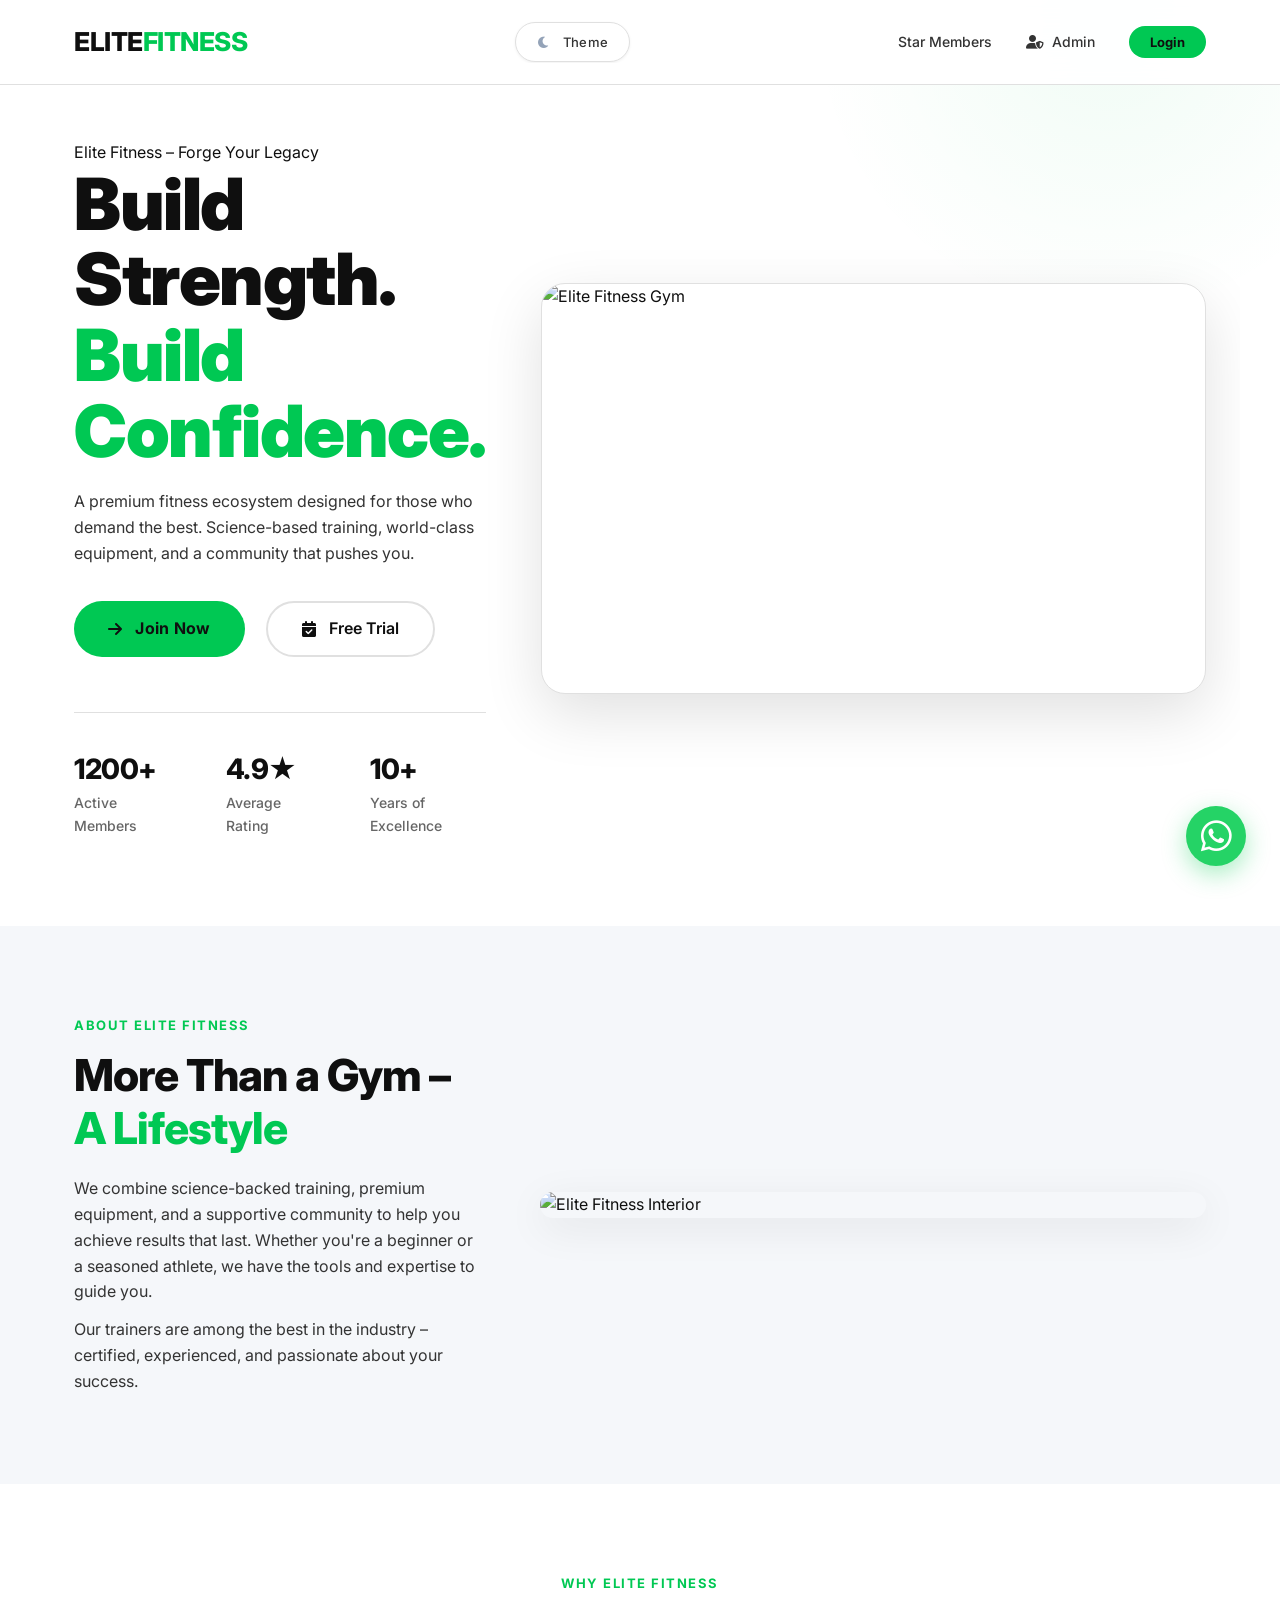
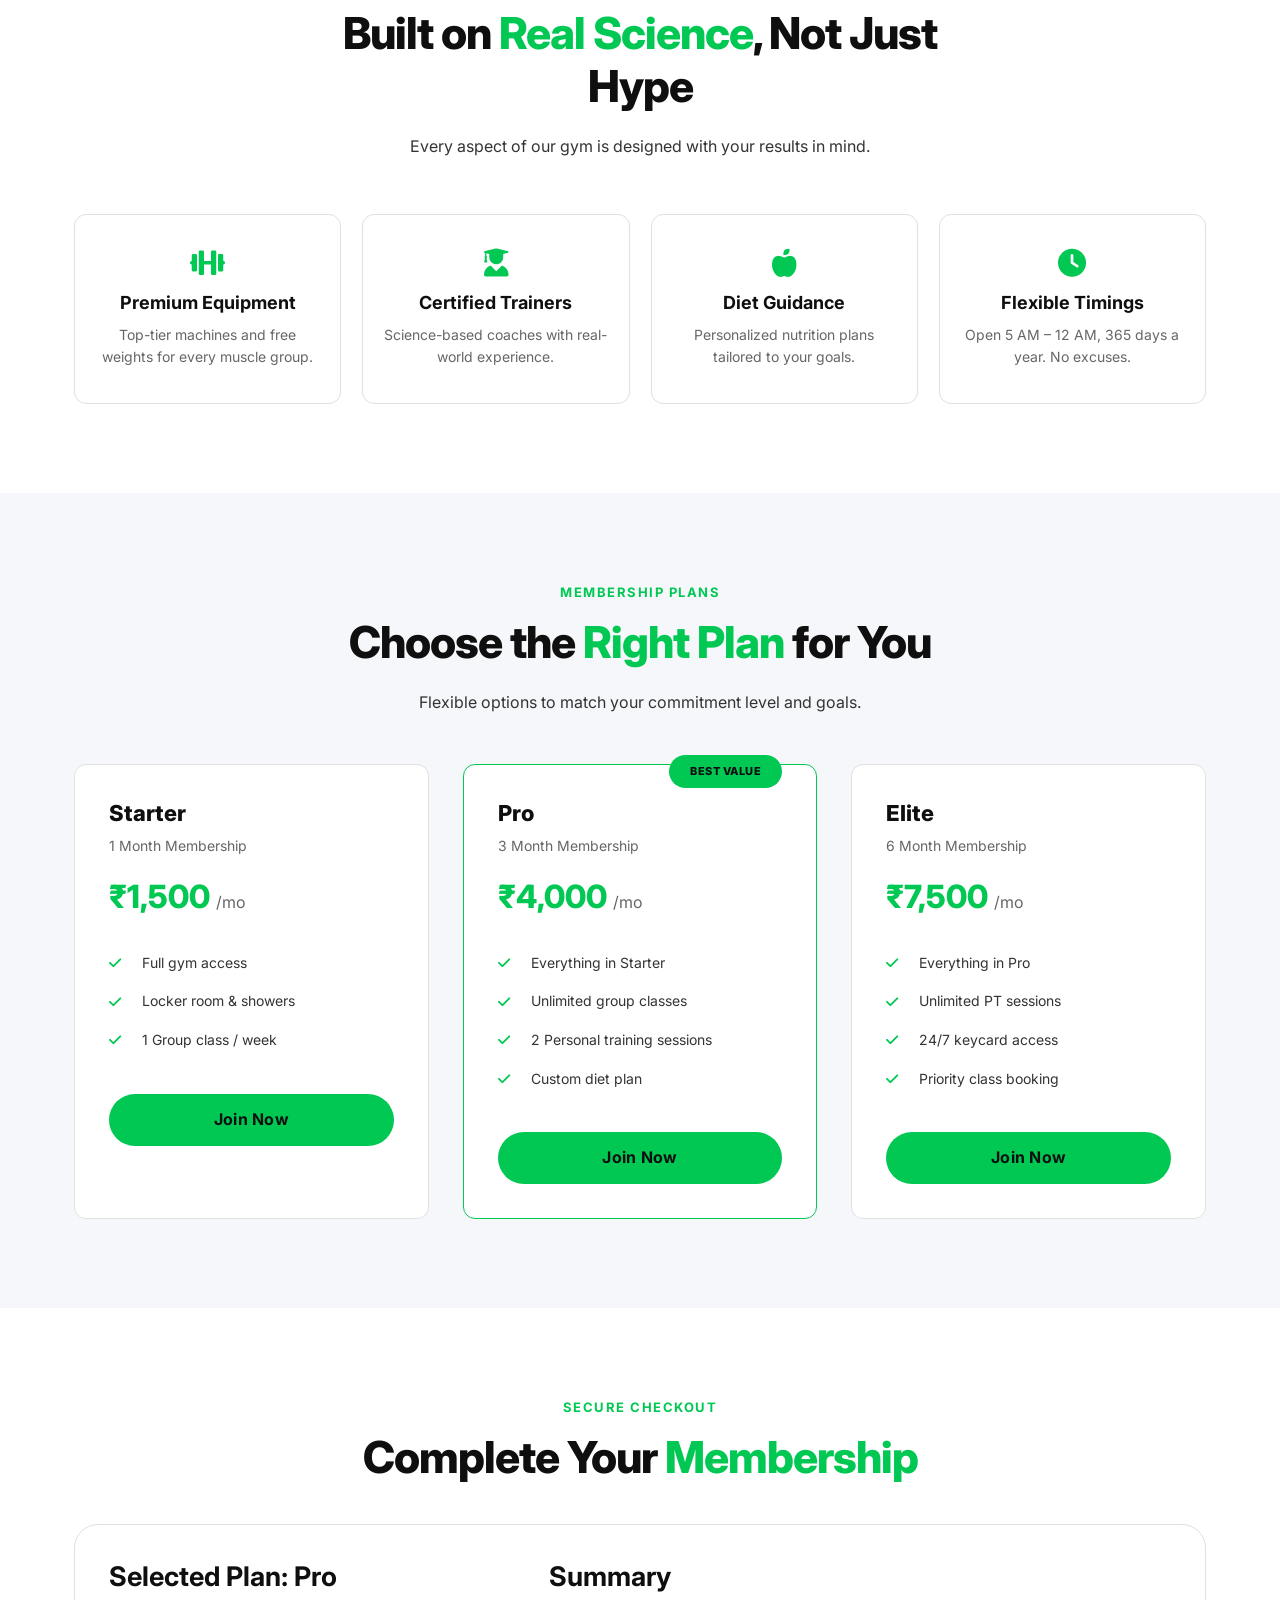
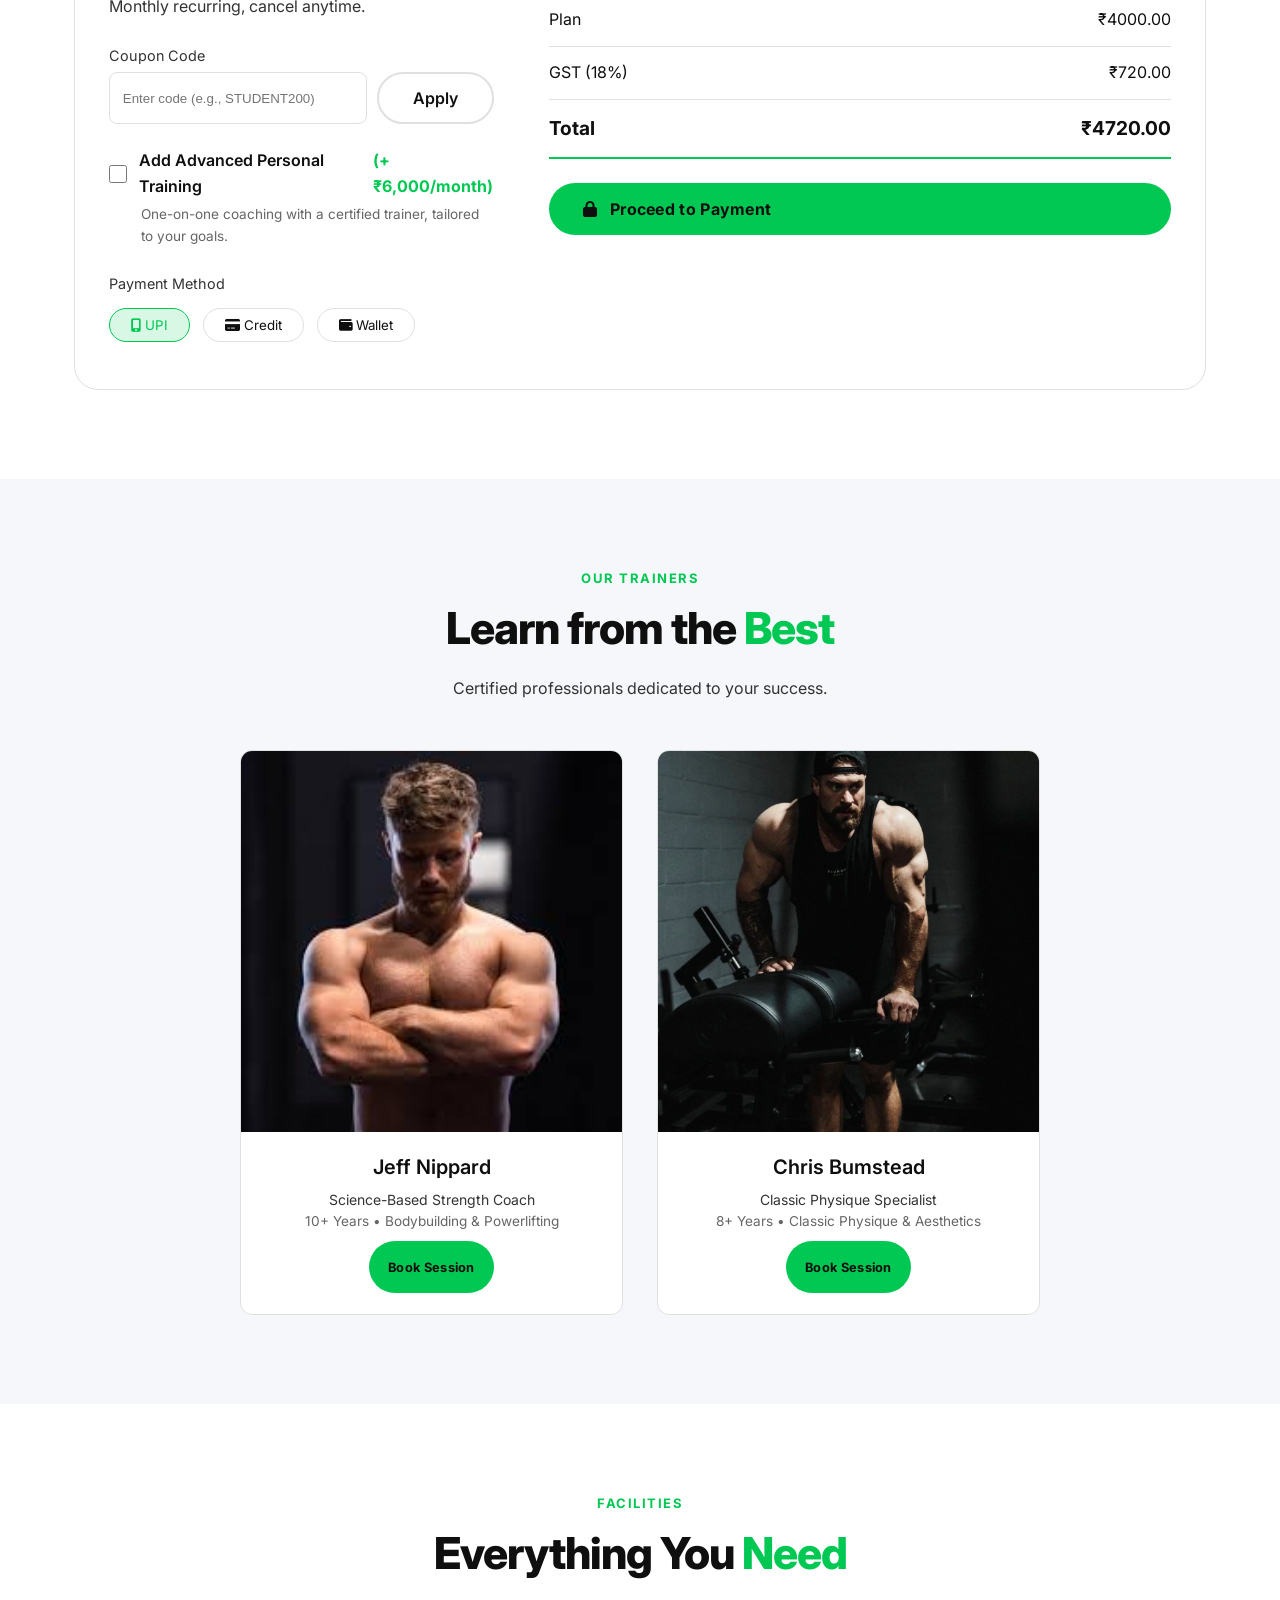
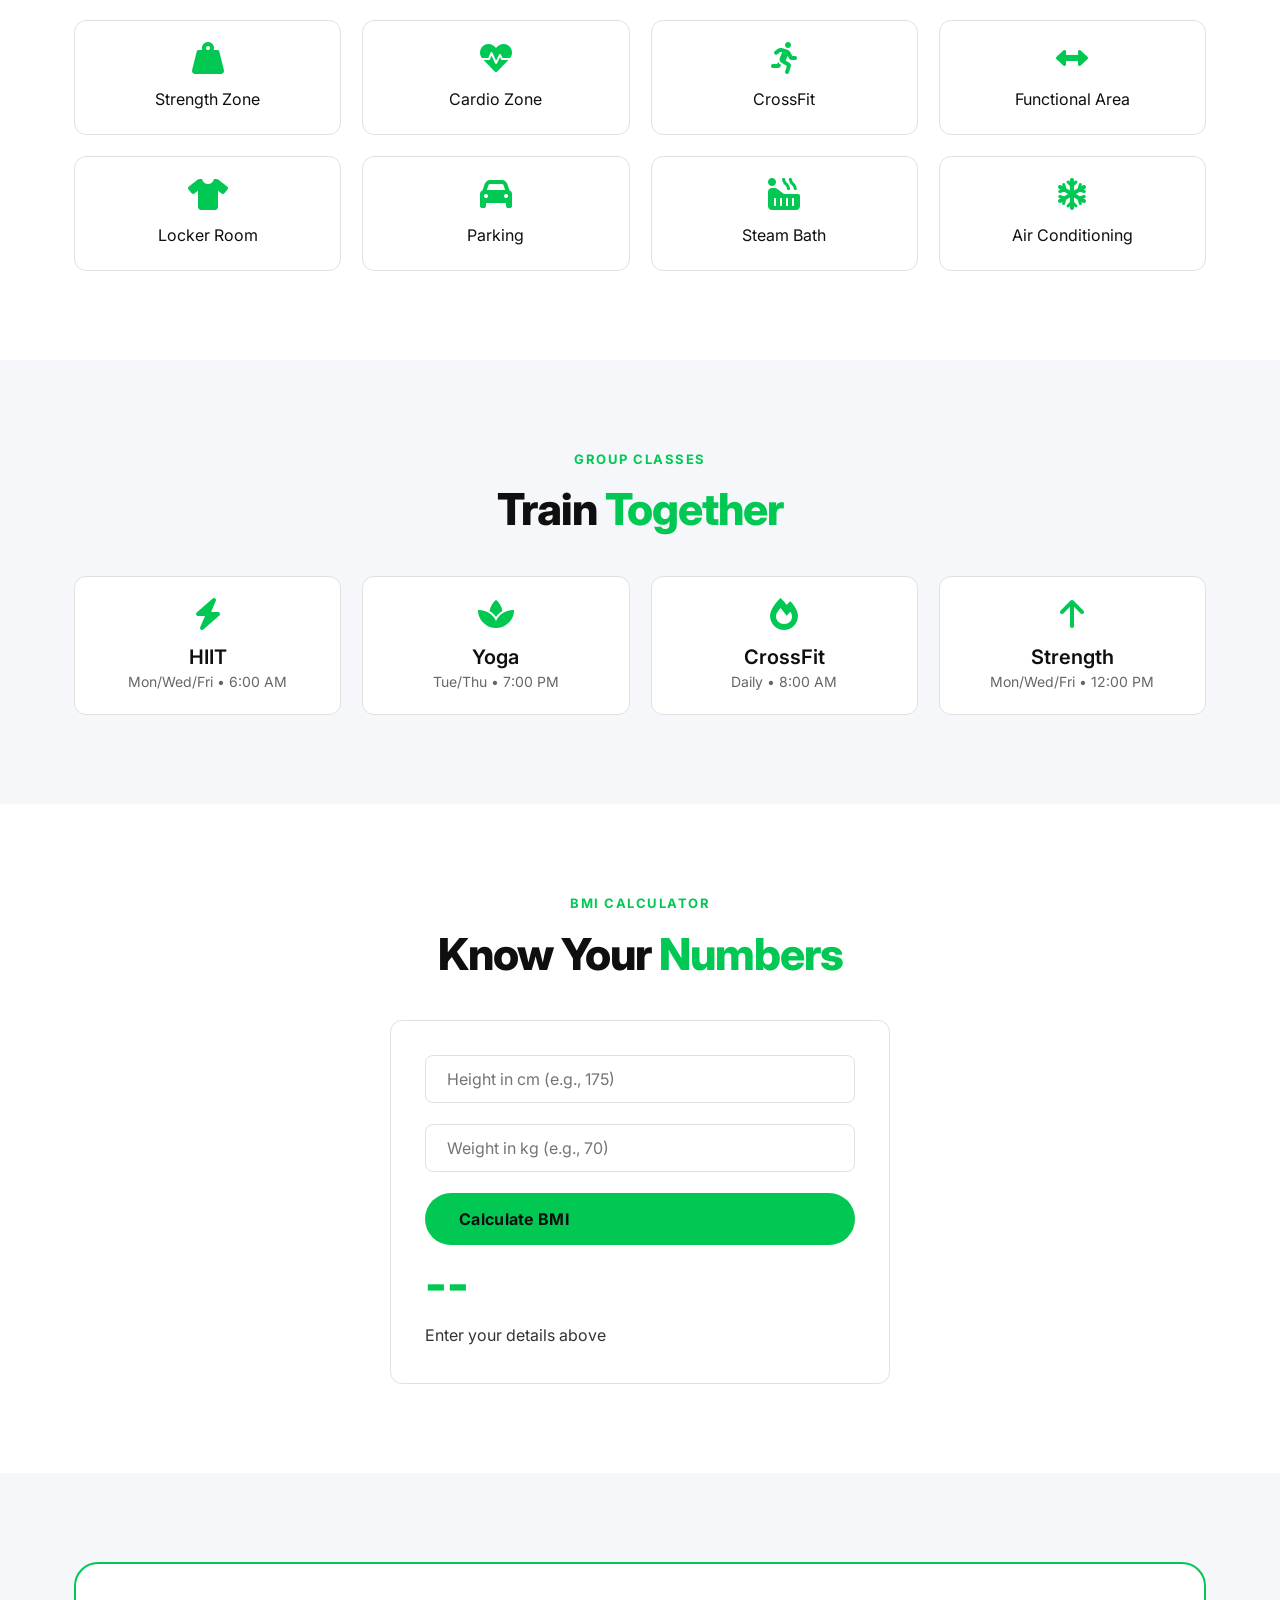
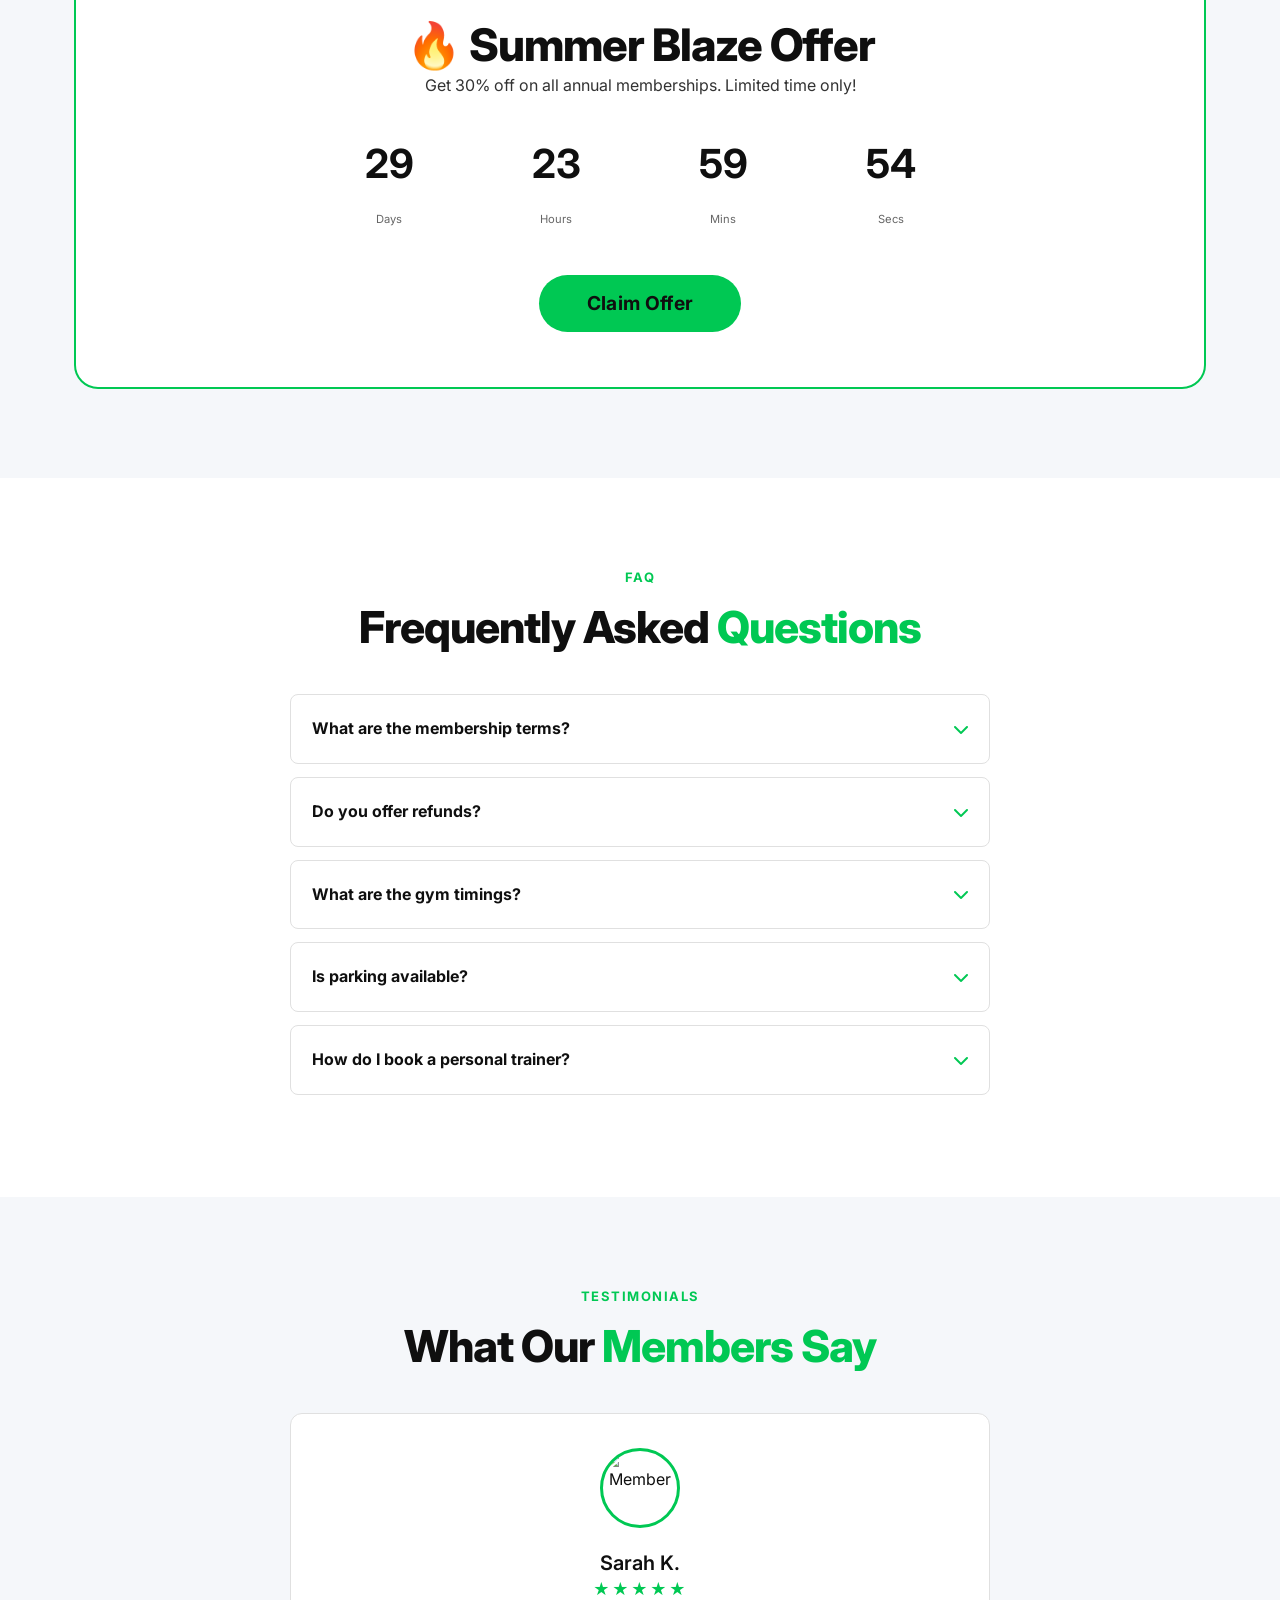
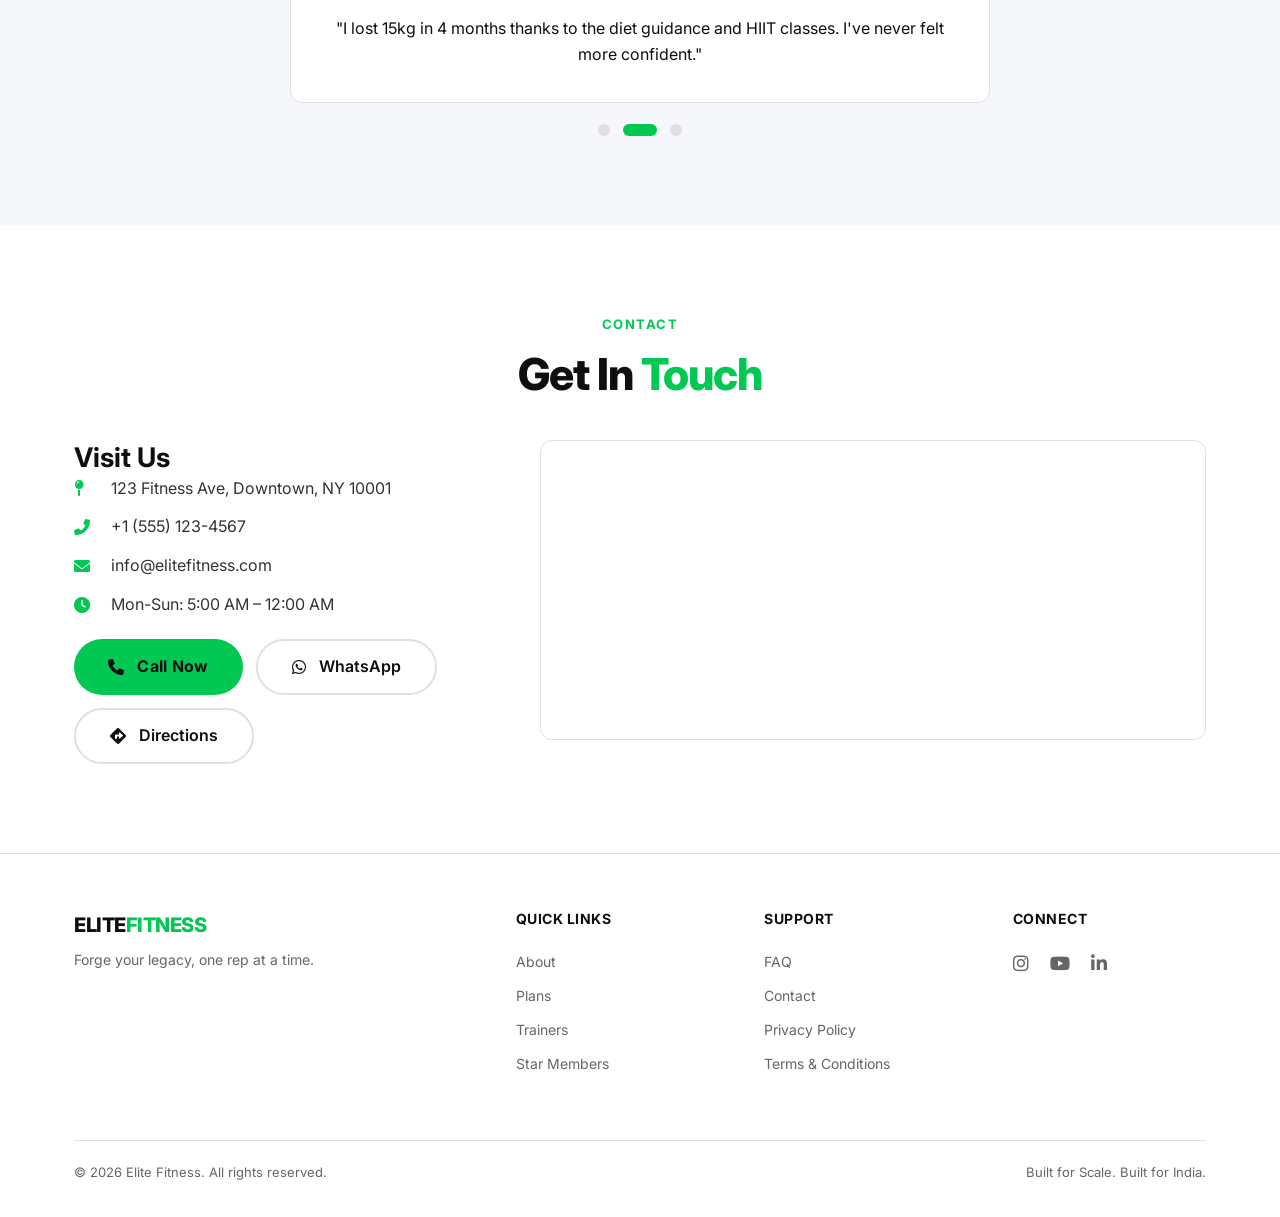
==== commit 9e57168f: "bug fixingg" ====
--- a/index.html
+++ b/index.html
@@ -2,10 +2,9 @@
 <html lang="en">
 <head>
     <meta charset="UTF-8" />
-    <meta name="viewport" content="width=device-width, initial-scale=1.0" />
-    <title>Elite Fitness – Admin Panel</title>
-
-    <!-- Theme Script (must run before page loads) -->
+    <meta name="viewport" content="width=device-width, initial-scale=1.0, maximum-scale=1.0, user-scalable=no" />
+    <title>Elite Fitness – Built for Scale. Built for India.</title>
+
     <script>
         (function() {
             var savedTheme = localStorage.getItem('theme') || 'dark';
@@ -13,232 +12,881 @@
         })();
     </script>
 
-    <!-- Google Fonts -->
     <link rel="preconnect" href="https://fonts.googleapis.com" />
     <link rel="preconnect" href="https://fonts.gstatic.com" crossorigin />
     <link href="https://fonts.googleapis.com/css2?family=Inter:opsz,wght@14..32,400;14..32,500;14..32,600;14..32,700;14..32,800;14..32,900&display=swap" rel="stylesheet" />
-
-    <!-- Font Awesome -->
     <link rel="stylesheet" href="https://cdnjs.cloudflare.com/ajax/libs/font-awesome/6.0.0-beta3/css/all.min.css" />
-
-    <!-- MAIN STYLES -->
     <link rel="stylesheet" href="css/style.css" />
 
-    <!-- ADMIN STYLES -->
-    <link rel="stylesheet" href="css/admin.css" />
+    <style>
+        /* ============================================================
+           GOLDEN RATIO VARIABLES
+           ============================================================ */
+        :root {
+            --gr-xs: 8px;
+            --gr-sm: 13px;
+            --gr-md: 21px;
+            --gr-lg: 34px;
+            --gr-xl: 55px;
+            --gr-xxl: 89px;
+        }
+
+        /* ============================================================
+           MODAL STYLES (Privacy & Terms)
+           ============================================================ */
+        .modal-overlay {
+            position: fixed;
+            top: 0;
+            left: 0;
+            right: 0;
+            bottom: 0;
+            background: rgba(0,0,0,0.7);
+            backdrop-filter: blur(4px);
+            z-index: 9999;
+            display: flex;
+            align-items: center;
+            justify-content: center;
+            padding: var(--gr-md);
+            opacity: 0;
+            visibility: hidden;
+            transition: opacity 0.3s ease, visibility 0.3s ease;
+        }
+        .modal-overlay.active {
+            opacity: 1;
+            visibility: visible;
+        }
+        .modal-box {
+            background: var(--bg-card);
+            border-radius: var(--radius-lg);
+            padding: var(--gr-xl) var(--gr-lg);
+            max-width: 600px;
+            width: 100%;
+            max-height: 80vh;
+            overflow-y: auto;
+            border: 1px solid var(--border-light);
+            box-shadow: var(--shadow-lg);
+            position: relative;
+            transform: translateY(20px) scale(0.95);
+            transition: transform 0.35s cubic-bezier(0.4, 0, 0.2, 1), opacity 0.35s ease;
+            opacity: 0;
+        }
+        .modal-overlay.active .modal-box {
+            transform: translateY(0) scale(1);
+            opacity: 1;
+        }
+        .modal-box h2 {
+            font-size: clamp(28px, 3vw, 34px);
+            font-weight: 800;
+            margin-bottom: var(--gr-md);
+            color: var(--text-primary);
+        }
+        .modal-box p, .modal-box ul {
+            color: var(--text-secondary);
+            line-height: 1.618;
+            font-size: clamp(15px, 1.2vw, 17px);
+            margin-bottom: var(--gr-md);
+        }
+        .modal-box ul { padding-left: var(--gr-lg); }
+        .modal-box ul li { margin-bottom: var(--gr-sm); }
+        .modal-close {
+            position: absolute;
+            top: var(--gr-md);
+            right: var(--gr-md);
+            background: transparent;
+            border: none;
+            color: var(--text-muted);
+            font-size: 32px;
+            cursor: pointer;
+            line-height: 1;
+            transition: color 0.2s ease;
+        }
+        .modal-close:hover { color: var(--text-primary); }
+        @media (max-width: 480px) {
+            .modal-box { padding: var(--gr-lg) var(--gr-md); }
+            .modal-box h2 { font-size: 24px; }
+        }
+
+        /* ============================================================
+           PURE CSS HAMBURGER – CLEAN & AESTHETIC
+           ============================================================ */
+        .menu-toggle {
+            position: absolute;
+            opacity: 0;
+            width: 0;
+            height: 0;
+            pointer-events: none;
+        }
+
+        .hamburger-label {
+            display: none;
+            flex-direction: column;
+            gap: 5px;
+            cursor: pointer;
+            padding: var(--gr-sm);
+            min-height: 48px;
+            min-width: 48px;
+            justify-content: center;
+            z-index: 1001;
+            background: transparent;
+            border: none;
+            touch-action: manipulation;
+            -webkit-tap-highlight-color: transparent;
+            position: relative;
+        }
+        .hamburger-label span {
+            display: block;
+            width: 26px;
+            height: 2.5px;
+            background: var(--text-primary);
+            border-radius: 2px;
+            transition: all 0.3s ease;
+            transform-origin: center;
+            pointer-events: none;
+        }
+
+        .menu-toggle:checked ~ .nav-right .hamburger-label span:nth-child(1) {
+            transform: rotate(45deg) translate(5px, 5px);
+        }
+        .menu-toggle:checked ~ .nav-right .hamburger-label span:nth-child(2) {
+            opacity: 0;
+        }
+        .menu-toggle:checked ~ .nav-right .hamburger-label span:nth-child(3) {
+            transform: rotate(-45deg) translate(5px, -5px);
+        }
+
+        @media (max-width: 768px) {
+            .hamburger-label {
+                display: flex !important;
+            }
+
+            .nav-links {
+                position: absolute;
+                top: 72px;
+                right: var(--gr-md);
+                left: auto;
+                width: 280px;
+                background: var(--bg-nav);
+                backdrop-filter: blur(20px);
+                -webkit-backdrop-filter: blur(20px);
+                border: 1px solid var(--border-light);
+                border-radius: var(--radius);
+                padding: var(--gr-lg) var(--gr-md);
+                gap: var(--gr-md);
+                box-shadow: var(--shadow-lg);
+                display: flex;
+                flex-direction: column;
+                transform-origin: top right;
+                transition: all 0.35s cubic-bezier(0.4, 0, 0.2, 1);
+                opacity: 0;
+                transform: scale(0.95) translateY(-10px);
+                pointer-events: none;
+                z-index: 999;
+            }
+
+            .menu-toggle:checked ~ .nav-links {
+                opacity: 1;
+                transform: scale(1) translateY(0);
+                pointer-events: auto;
+            }
+
+            .nav-links li {
+                opacity: 0;
+                transform: translateY(-8px);
+                transition: opacity 0.3s ease, transform 0.3s ease;
+                list-style: none;
+            }
+            .menu-toggle:checked ~ .nav-links li {
+                opacity: 1;
+                transform: translateY(0);
+            }
+            .menu-toggle:checked ~ .nav-links li:nth-child(1) { transition-delay: 0.08s; }
+            .menu-toggle:checked ~ .nav-links li:nth-child(2) { transition-delay: 0.12s; }
+            .menu-toggle:checked ~ .nav-links li:nth-child(3) { transition-delay: 0.16s; }
+
+            .nav-links .mobile-link {
+                display: block;
+                padding: var(--gr-sm) var(--gr-md);
+                border-radius: var(--radius);
+                text-align: center;
+                font-weight: 600;
+                font-size: 16px;
+                background: var(--bg-card);
+                border: 1px solid var(--border-light);
+                transition: all 0.2s ease;
+                color: var(--text-primary);
+            }
+            .nav-links .mobile-link:hover {
+                background: var(--accent-dim);
+                border-color: var(--accent);
+            }
+            .nav-links .admin-link {
+                background: var(--accent-dim);
+                border-color: var(--accent);
+                color: var(--accent);
+            }
+            .nav-links .nav-cta {
+                background: var(--accent);
+                color: #0F0F0F !important;
+                border: none;
+            }
+            .nav-links .nav-cta:hover {
+                background: var(--accent-hover);
+            }
+            .nav-links .mobile-link i {
+                margin-right: var(--gr-xs);
+            }
+        }
+
+        /* Desktop: hide hamburger, show standard nav */
+        @media (min-width: 769px) {
+            .hamburger-label {
+                display: none !important;
+            }
+            .nav-links {
+                display: flex !important;
+                position: static;
+                background: transparent;
+                backdrop-filter: none;
+                border: none;
+                padding: 0;
+                gap: var(--gr-lg);
+                box-shadow: none;
+                opacity: 1;
+                transform: none;
+                pointer-events: auto;
+                flex-direction: row;
+                width: auto;
+            }
+            .nav-links li {
+                opacity: 1;
+                transform: none;
+                list-style: none;
+            }
+            .nav-links .mobile-link {
+                background: transparent;
+                border: none;
+                padding: 0;
+                font-size: 14px;
+                font-weight: 500;
+                color: var(--text-secondary);
+            }
+            .nav-links .mobile-link:hover {
+                background: transparent;
+                color: var(--text-primary);
+            }
+            .nav-links .admin-link {
+                background: transparent !important;
+                border: none !important;
+                color: var(--text-secondary) !important;
+            }
+            .nav-links .admin-link:hover {
+                color: var(--accent) !important;
+            }
+            .nav-links .nav-cta {
+                background: var(--accent);
+                color: #0F0F0F !important;
+                padding: var(--gr-xs) var(--gr-md);
+                border-radius: 40px;
+                font-weight: 700 !important;
+                font-size: 13px !important;
+                border: none;
+                width: auto;
+            }
+            .nav-links .nav-cta:hover {
+                background: var(--accent-hover);
+            }
+        }
+
+        /* Theme toggle & nav layout */
+        .nav-right {
+            display: flex;
+            align-items: center;
+            gap: var(--gr-sm);
+            flex-shrink: 0;
+            z-index: 1002;
+            position: relative;
+        }
+        .navbar .container {
+            display: flex;
+            align-items: center;
+            justify-content: space-between;
+            flex-wrap: nowrap;
+        }
+        .nav-logo {
+            flex-shrink: 0;
+            font-size: clamp(20px, 2.5vw, 26px);
+        }
+        .navbar .theme-toggle {
+            background: var(--bg-card);
+            border: 1px solid var(--border-light);
+            border-radius: 40px;
+            padding: var(--gr-xs) var(--gr-md);
+            display: flex;
+            align-items: center;
+            gap: var(--gr-sm);
+            cursor: pointer;
+            font-size: 13px;
+            font-weight: 600;
+            color: var(--text-primary);
+            box-shadow: var(--shadow-sm);
+            transition: background 0.3s ease, border-color 0.3s ease;
+            font-family: var(--font);
+            touch-action: manipulation;
+            min-height: 40px;
+            min-width: 40px;
+        }
+        .navbar .theme-toggle:active { transform: scale(0.95); }
+        .navbar .theme-toggle .toggle-label { display: inline; }
+        @media (max-width: 768px) {
+            .navbar .theme-toggle .toggle-label { display: none; }
+            .navbar .theme-toggle { padding: var(--gr-xs) var(--gr-sm); font-size: 14px; }
+        }
+    </style>
 </head>
 <body>
 
     <!-- ============================================================
-    ADMIN LOGIN FORM
-    ============================================================ -->
-    <section id="adminLoginForm" style="display:flex;">
-        <div class="login-container">
-            <div class="login-box">
-                <span class="login-icon"><i class="fas fa-user-shield"></i></span>
-                <h2>Admin Login</h2>
-                <p class="login-subtitle">Enter your credentials to access the admin panel.</p>
-                <form id="adminLoginFormElement">
-                    <div class="form-group">
-                        <label>Email</label>
-                        <input type="email" id="adminEmail" placeholder="admin@elitefitness.com" required />
+    NAVBAR
+    ============================================================ -->
+    <nav class="navbar" id="navbar">
+        <div class="container">
+
+            <input type="checkbox" id="menu-toggle" class="menu-toggle" />
+
+            <a href="index.html" class="nav-logo">ELITE<span>FITNESS</span></a>
+
+            <div class="nav-right">
+                <button class="theme-toggle" id="themeToggle" aria-label="Toggle theme">
+                    <span class="icon-sun"><i class="fas fa-sun"></i></span>
+                    <span class="icon-moon"><i class="fas fa-moon"></i></span>
+                    <span class="toggle-label">Theme</span>
+                </button>
+
+                <label for="menu-toggle" class="hamburger-label" aria-label="Toggle menu">
+                    <span></span>
+                    <span></span>
+                    <span></span>
+                </label>
+            </div>
+
+            <ul class="nav-links" id="navLinks">
+                <li><a href="star-members.html" class="mobile-link">Star Members</a></li>
+                <li><a href="admin.html" class="mobile-link admin-link"><i class="fas fa-user-shield"></i> Admin</a></li>
+                <li><a href="dashboard.html" class="mobile-link nav-cta">Login</a></li>
+            </ul>
+
+        </div>
+    </nav>
+
+    <!-- ============================================================
+    HERO
+    ============================================================ -->
+    <section class="hero" id="home">
+        <div class="container">
+            <div class="hero-grid">
+                <div class="hero-text">
+                    <div class="hero-badge"><span class="dot"></span>Elite Fitness – Forge Your Legacy</div>
+                    <h1>Build Strength.<br /><span class="highlight">Build Confidence.</span></h1>
+                    <p>A premium fitness ecosystem designed for those who demand the best. Science-based training, world-class equipment, and a community that pushes you.</p>
+                    <div class="hero-actions">
+                        <a href="#plans" class="btn-primary"><i class="fas fa-arrow-right"></i> Join Now</a>
+                        <a href="#contact" class="btn-outline"><i class="fas fa-calendar-check"></i> Free Trial</a>
                     </div>
-                    <div class="form-group">
-                        <label>Password</label>
-                        <div style="position:relative;">
-                            <input type="password" id="adminPassword" placeholder="Enter password" required style="width:100%;padding-right:50px;" />
-                            <button type="button" id="togglePassword" style="position:absolute;right:12px;top:50%;transform:translateY(-50%);background:transparent;border:none;color:var(--text-muted);cursor:pointer;font-size:18px;padding:4px;">
-                                <i class="fas fa-eye"></i>
-                            </button>
+                    <div class="hero-stats">
+                        <div><div class="stat-number">1200+</div><div class="stat-label">Active Members</div></div>
+                        <div><div class="stat-number">4.9★</div><div class="stat-label">Average Rating</div></div>
+                        <div><div class="stat-number">10+</div><div class="stat-label">Years of Excellence</div></div>
+                    </div>
+                </div>
+                <div class="hero-image">
+                    <img src="https://images.unsplash.com/photo-1534438327276-14e5300c3a48?w=800&q=80" alt="Elite Fitness Gym" loading="lazy" />
+                </div>
+            </div>
+        </div>
+    </section>
+
+    <!-- ============================================================
+    ABOUT
+    ============================================================ -->
+    <section class="section" id="about">
+        <div class="container">
+            <div class="grid-2">
+                <div>
+                    <span class="section-label">About Elite Fitness</span>
+                    <h2 class="section-title">More Than a Gym – <span class="highlight">A Lifestyle</span></h2>
+                    <p class="section-desc">We combine science-backed training, premium equipment, and a supportive community to help you achieve results that last. Whether you're a beginner or a seasoned athlete, we have the tools and expertise to guide you.</p>
+                    <p class="section-desc" style="margin-top:12px;">Our trainers are among the best in the industry – certified, experienced, and passionate about your success.</p>
+                </div>
+                <div>
+                    <img src="https://images.unsplash.com/photo-1526506118085-60ce8714f8c5?w=800&q=80" alt="Elite Fitness Interior" loading="lazy" style="width:100%; border-radius:var(--radius-lg); box-shadow:var(--shadow-md);" />
+                </div>
+            </div>
+        </div>
+    </section>
+
+    <!-- ============================================================
+    WHY CHOOSE US
+    ============================================================ -->
+    <section class="section section-alt" id="features">
+        <div class="container">
+            <div style="text-align:center; max-width:700px; margin:0 auto 40px;">
+                <span class="section-label">Why Elite Fitness</span>
+                <h2 class="section-title">Built on <span class="highlight">Real Science</span>, Not Just Hype</h2>
+                <p class="section-desc" style="margin:0 auto;">Every aspect of our gym is designed with your results in mind.</p>
+            </div>
+            <div class="feature-grid">
+                <div class="feature-item"><i class="fas fa-dumbbell"></i><h4>Premium Equipment</h4><p>Top-tier machines and free weights for every muscle group.</p></div>
+                <div class="feature-item"><i class="fas fa-user-graduate"></i><h4>Certified Trainers</h4><p>Science-based coaches with real-world experience.</p></div>
+                <div class="feature-item"><i class="fas fa-apple-alt"></i><h4>Diet Guidance</h4><p>Personalized nutrition plans tailored to your goals.</p></div>
+                <div class="feature-item"><i class="fas fa-clock"></i><h4>Flexible Timings</h4><p>Open 5 AM – 12 AM, 365 days a year. No excuses.</p></div>
+            </div>
+        </div>
+    </section>
+
+    <!-- ============================================================
+    MEMBERSHIP PLANS
+    ============================================================ -->
+    <section class="section" id="plans">
+        <div class="container">
+            <div style="text-align:center; max-width:700px; margin:0 auto 48px;">
+                <span class="section-label">Membership Plans</span>
+                <h2 class="section-title">Choose the <span class="highlight">Right Plan</span> for You</h2>
+                <p class="section-desc" style="margin:0 auto;">Flexible options to match your commitment level and goals.</p>
+            </div>
+            <div class="grid-3">
+                <div class="format-card">
+                    <h3>Starter</h3>
+                    <div class="subtitle">1 Month Membership</div>
+                    <div class="price">₹1,500 <span>/mo</span></div>
+                    <ul>
+                        <li><i class="fas fa-check"></i> Full gym access</li>
+                        <li><i class="fas fa-check"></i> Locker room & showers</li>
+                        <li><i class="fas fa-check"></i> 1 Group class / week</li>
+                    </ul>
+                    <a href="#checkout" class="btn-primary" style="width:100%; justify-content:center;">Join Now</a>
+                </div>
+                <div class="format-card" style="border-color:var(--accent);">
+                    <span class="popular">Best Value</span>
+                    <h3>Pro</h3>
+                    <div class="subtitle">3 Month Membership</div>
+                    <div class="price">₹4,000 <span>/mo</span></div>
+                    <ul>
+                        <li><i class="fas fa-check"></i> Everything in Starter</li>
+                        <li><i class="fas fa-check"></i> Unlimited group classes</li>
+                        <li><i class="fas fa-check"></i> 2 Personal training sessions</li>
+                        <li><i class="fas fa-check"></i> Custom diet plan</li>
+                    </ul>
+                    <a href="#checkout" class="btn-primary" style="width:100%; justify-content:center;">Join Now</a>
+                </div>
+                <div class="format-card">
+                    <h3>Elite</h3>
+                    <div class="subtitle">6 Month Membership</div>
+                    <div class="price">₹7,500 <span>/mo</span></div>
+                    <ul>
+                        <li><i class="fas fa-check"></i> Everything in Pro</li>
+                        <li><i class="fas fa-check"></i> Unlimited PT sessions</li>
+                        <li><i class="fas fa-check"></i> 24/7 keycard access</li>
+                        <li><i class="fas fa-check"></i> Priority class booking</li>
+                    </ul>
+                    <a href="#checkout" class="btn-primary" style="width:100%; justify-content:center;">Join Now</a>
+                </div>
+            </div>
+        </div>
+    </section>
+
+    <!-- ============================================================
+    CHECKOUT
+    ============================================================ -->
+    <section class="section section-alt" id="checkout">
+        <div class="container">
+            <div style="text-align:center; max-width:700px; margin:0 auto 40px;">
+                <span class="section-label">Secure Checkout</span>
+                <h2 class="section-title">Complete Your <span class="highlight">Membership</span></h2>
+            </div>
+            <div class="checkout-wrapper" id="checkoutWrapper">
+                <div>
+                    <h3>Selected Plan: <span id="selectedPlanName">Pro</span></h3>
+                    <p style="color:var(--text-secondary);">Monthly recurring, cancel anytime.</p>
+                    <div style="margin:1.5rem 0;">
+                        <label style="display:block;font-size:0.9rem;color:var(--text-secondary);margin-bottom:0.3rem;">Coupon Code</label>
+                        <div style="display:flex; gap:10px;">
+                            <input type="text" id="discountCodeInput" placeholder="Enter code (e.g., STUDENT200)" style="flex:1; padding:0.8rem; border-radius:8px; border:1px solid var(--border-light); background:var(--bg-card); color:var(--text-primary);" />
+                            <button class="btn-outline" id="applyDiscountBtn">Apply</button>
                         </div>
+                        <div id="discountMessage" style="margin-top:0.5rem; font-size:0.9rem;"></div>
                     </div>
-                    <div style="display:flex;align-items:center;gap:10px;margin-bottom:16px;">
-                        <input type="checkbox" id="rememberMe" />
-                        <label for="rememberMe" style="color:var(--text-secondary);font-size:13px;cursor:pointer;">Remember me on this device</label>
+                    <div style="margin:1.5rem 0;">
+                        <label style="display:flex; align-items:center; gap:12px; cursor:pointer;">
+                            <input type="checkbox" id="ptAddon" style="width:20px; height:20px; accent-color:var(--accent);" />
+                            <span style="font-weight:600;">Add Advanced Personal Training</span>
+                            <span style="color:var(--accent); font-weight:700;">(+₹6,000/month)</span>
+                        </label>
+                        <p style="color:var(--text-muted); font-size:0.85rem; margin-top:4px; margin-left:32px;">One-on-one coaching with a certified trainer, tailored to your goals.</p>
                     </div>
-                    <div id="adminLoginError" class="login-error"></div>
-                    <button type="submit" class="btn-primary"><i class="fas fa-sign-in-alt"></i> Login</button>
-                </form>
-                <div class="login-footer">
-                    <a href="index.html">← Back to Home</a>
-                </div>
-            </div>
-        </div>
-    </section>
-
-    <!-- ============================================================
-    ADMIN DASHBOARD
-    ============================================================ -->
-    <section id="adminDashboard" style="display:none;">
-        <nav class="navbar" id="navbar">
-            <div class="container">
-                <a href="index.html" class="nav-logo">ELITE<span>FITNESS</span></a>
-                <ul class="nav-links">
-                    <li><a href="index.html"><i class="fas fa-arrow-left"></i> Back to Home</a></li>
-                    <li><a href="#" id="adminLogoutBtn"><i class="fas fa-sign-out-alt"></i> Logout</a></li>
-                </ul>
-            </div>
-        </nav>
-
-        <div class="admin-dashboard">
-            <div class="container">
-
-                <h1>👋 Welcome, <span id="adminName">Admin</span></h1>
-                <p class="subtitle">Manage members, subscriptions, and track renewals.</p>
-
-                <!-- Stats -->
-                <div class="stats-grid">
-                    <div class="stat-card">
-                        <div class="stat-number" id="totalMembers">0</div>
-                        <div class="stat-label">Total Members</div>
+                    <label style="display:block;font-size:0.9rem;color:var(--text-secondary);margin-bottom:0.5rem;">Payment Method</label>
+                    <div class="payment-methods">
+                        <button class="active"><i class="fas fa-mobile-alt"></i> UPI</button>
+                        <button><i class="fas fa-credit-card"></i> Credit</button>
+                        <button><i class="fas fa-wallet"></i> Wallet</button>
                     </div>
-                    <div class="stat-card">
-                        <div class="stat-number" id="activeMemberships">0</div>
-                        <div class="stat-label">Active Subscriptions</div>
+                </div>
+                <div>
+                    <h3>Summary</h3>
+                    <div class="summary-line"><span>Plan</span><span id="summaryPlanPrice">₹4,000.00</span></div>
+                    <div class="summary-line" id="ptSummaryRow" style="display:none;"><span>Advanced Personal Training</span><span id="summaryPtPrice">₹6,000.00</span></div>
+                    <div class="summary-line" id="discountSummaryRow" style="display:none;"><span>Discount</span><span id="summaryDiscount">-₹0.00</span></div>
+                    <div class="summary-line"><span>GST (18%)</span><span id="summaryGst">₹720.00</span></div>
+                    <div class="summary-line total"><span>Total</span><span id="summaryTotal">₹4,720.00</span></div>
+                    <button class="btn-primary" style="width:100%;margin-top:1.5rem;" id="proceedPaymentBtn"><i class="fas fa-lock"></i> Proceed to Payment</button>
+                </div>
+            </div>
+        </div>
+    </section>
+
+    <!-- ============================================================
+    TRAINERS
+    ============================================================ -->
+    <section class="section" id="trainers">
+        <div class="container">
+            <div style="text-align:center; max-width:700px; margin:0 auto 48px;">
+                <span class="section-label">Our Trainers</span>
+                <h2 class="section-title">Learn from the <span class="highlight">Best</span></h2>
+                <p class="section-desc" style="margin:0 auto;">Certified professionals dedicated to your success.</p>
+            </div>
+            <div class="trainer-grid">
+                <div class="trainer-card">
+                    <img src="images/trainer-jeff.webp" alt="Jeff Nippard" loading="lazy" />
+                    <div class="info">
+                        <h4>Jeff Nippard</h4>
+                        <p>Science-Based Strength Coach</p>
+                        <p style="font-size:0.85rem; color:var(--text-muted);">10+ Years • Bodybuilding & Powerlifting</p>
+                        <button class="btn-primary" style="padding:0.4rem 1.2rem;font-size:0.8rem;margin-top:0.5rem;">Book Session</button>
                     </div>
-                    <div class="stat-card">
-                        <div class="stat-number" id="expiringMemberships">0</div>
-                        <div class="stat-label">Expiring in 7 Days</div>
+                </div>
+                <div class="trainer-card">
+                    <img src="images/trainer-chris.webp" alt="Chris Bumstead" loading="lazy" />
+                    <div class="info">
+                        <h4>Chris Bumstead</h4>
+                        <p>Classic Physique Specialist</p>
+                        <p style="font-size:0.85rem; color:var(--text-muted);">8+ Years • Classic Physique & Aesthetics</p>
+                        <button class="btn-primary" style="padding:0.4rem 1.2rem;font-size:0.8rem;margin-top:0.5rem;">Book Session</button>
                     </div>
-                    <div class="stat-card">
-                        <div class="stat-number" id="expiredMemberships">0</div>
-                        <div class="stat-label">Expired</div>
+                </div>
+            </div>
+        </div>
+    </section>
+
+    <!-- ============================================================
+    FACILITIES
+    ============================================================ -->
+    <section class="section section-alt" id="facilities">
+        <div class="container">
+            <div style="text-align:center; max-width:700px; margin:0 auto 40px;">
+                <span class="section-label">Facilities</span>
+                <h2 class="section-title">Everything You <span class="highlight">Need</span></h2>
+            </div>
+            <div class="facility-grid">
+                <div class="facility-item"><i class="fas fa-weight-hanging"></i><p>Strength Zone</p></div>
+                <div class="facility-item"><i class="fas fa-heartbeat"></i><p>Cardio Zone</p></div>
+                <div class="facility-item"><i class="fas fa-running"></i><p>CrossFit</p></div>
+                <div class="facility-item"><i class="fas fa-arrows-alt-h"></i><p>Functional Area</p></div>
+                <div class="facility-item"><i class="fas fa-tshirt"></i><p>Locker Room</p></div>
+                <div class="facility-item"><i class="fas fa-car"></i><p>Parking</p></div>
+                <div class="facility-item"><i class="fas fa-hot-tub"></i><p>Steam Bath</p></div>
+                <div class="facility-item"><i class="fas fa-snowflake"></i><p>Air Conditioning</p></div>
+            </div>
+        </div>
+    </section>
+
+    <!-- ============================================================
+    GROUP CLASSES
+    ============================================================ -->
+    <section class="section" id="classes">
+        <div class="container">
+            <div style="text-align:center; max-width:700px; margin:0 auto 40px;">
+                <span class="section-label">Group Classes</span>
+                <h2 class="section-title">Train <span class="highlight">Together</span></h2>
+            </div>
+            <div class="class-grid">
+                <div class="class-card"><i class="fas fa-bolt"></i><h4>HIIT</h4><div class="time">Mon/Wed/Fri • 6:00 AM</div></div>
+                <div class="class-card"><i class="fas fa-spa"></i><h4>Yoga</h4><div class="time">Tue/Thu • 7:00 PM</div></div>
+                <div class="class-card"><i class="fas fa-fire"></i><h4>CrossFit</h4><div class="time">Daily • 8:00 AM</div></div>
+                <div class="class-card"><i class="fas fa-arrow-up"></i><h4>Strength</h4><div class="time">Mon/Wed/Fri • 12:00 PM</div></div>
+            </div>
+        </div>
+    </section>
+
+    <!-- ============================================================
+    BMI CALCULATOR
+    ============================================================ -->
+    <section class="section section-alt" id="bmi">
+        <div class="container">
+            <div style="text-align:center; max-width:700px; margin:0 auto 40px;">
+                <span class="section-label">BMI Calculator</span>
+                <h2 class="section-title">Know Your <span class="highlight">Numbers</span></h2>
+            </div>
+            <div class="bmi-box">
+                <input type="number" id="bmiHeight" placeholder="Height in cm (e.g., 175)" min="1" />
+                <input type="number" id="bmiWeight" placeholder="Weight in kg (e.g., 70)" min="1" />
+                <button class="btn-primary" id="calcBmi" style="width:100%;">Calculate BMI</button>
+                <div class="bmi-result" id="bmiResult">
+                    <div class="bmi-number">--</div>
+                    <p id="bmiCategory" style="color:var(--text-secondary);">Enter your details above</p>
+                    <p id="bmiSuggestion" style="font-size:0.9rem;color:var(--text-secondary);"></p>
+                </div>
+            </div>
+        </div>
+    </section>
+
+    <!-- ============================================================
+    SPECIAL OFFERS
+    ============================================================ -->
+    <section class="section" id="offers">
+        <div class="container">
+            <div class="offer-banner">
+                <h2 style="font-size:clamp(1.8rem,4vw,2.8rem);">🔥 Summer Blaze Offer</h2>
+                <p style="color:var(--text-secondary);">Get 30% off on all annual memberships. Limited time only!</p>
+                <div class="countdown" id="countdown">
+                    <span><span id="days">00</span><span class="label">Days</span></span>
+                    <span><span id="hours">00</span><span class="label">Hours</span></span>
+                    <span><span id="minutes">00</span><span class="label">Mins</span></span>
+                    <span><span id="seconds">00</span><span class="label">Secs</span></span>
+                </div>
+                <a href="#plans" class="btn-primary" style="font-size:1.2rem;padding:0.8rem 3rem;">Claim Offer</a>
+            </div>
+        </div>
+    </section>
+
+    <!-- ============================================================
+    FAQ
+    ============================================================ -->
+    <section class="section section-alt" id="faq">
+        <div class="container">
+            <div style="text-align:center; max-width:700px; margin:0 auto 40px;">
+                <span class="section-label">FAQ</span>
+                <h2 class="section-title">Frequently Asked <span class="highlight">Questions</span></h2>
+            </div>
+            <div class="faq-list">
+                <div class="faq-item"><div class="faq-question">What are the membership terms? <i class="fas fa-chevron-down"></i></div><div class="faq-answer">All memberships are monthly rolling. You can cancel anytime with 7 days' notice.</div></div>
+                <div class="faq-item"><div class="faq-question">Do you offer refunds? <i class="fas fa-chevron-down"></i></div><div class="faq-answer">We offer a 7-day money-back guarantee if you are not satisfied with your trial.</div></div>
+                <div class="faq-item"><div class="faq-question">What are the gym timings? <i class="fas fa-chevron-down"></i></div><div class="faq-answer">We are open from 5:00 AM to 12:00 AM, 365 days a year.</div></div>
+                <div class="faq-item"><div class="faq-question">Is parking available? <i class="fas fa-chevron-down"></i></div><div class="faq-answer">Yes, we have a dedicated parking lot with 50+ spots for members.</div></div>
+                <div class="faq-item"><div class="faq-question">How do I book a personal trainer? <i class="fas fa-chevron-down"></i></div><div class="faq-answer">You can book a session directly via the trainers' section on this site or at the front desk.</div></div>
+            </div>
+        </div>
+    </section>
+
+    <!-- ============================================================
+    TESTIMONIALS
+    ============================================================ -->
+    <section class="section" id="testimonials">
+        <div class="container">
+            <div style="text-align:center; max-width:700px; margin:0 auto 40px;">
+                <span class="section-label">Testimonials</span>
+                <h2 class="section-title">What Our <span class="highlight">Members Say</span></h2>
+            </div>
+            <div class="testimonial-carousel">
+                <div class="testimonial-track" id="testimonialTrack">
+                    <div class="testimonial-card"><img src="https://images.unsplash.com/photo-1507003211169-0a1dd7228f2d?w=200&q=80" alt="Member" loading="lazy" width="80" height="80" /><h4>Michael R.</h4><div class="stars">★★★★★</div><p>"The best gym I've ever been to. The trainers know their stuff, and the atmosphere is electric."</p></div>
+                    <div class="testimonial-card"><img src="https://images.unsplash.com/photo-1494790108377-be9c29b29330?w=200&q=80" alt="Member" loading="lazy" width="80" height="80" /><h4>Sarah K.</h4><div class="stars">★★★★★</div><p>"I lost 15kg in 4 months thanks to the diet guidance and HIIT classes. I've never felt more confident."</p></div>
+                    <div class="testimonial-card"><img src="https://images.unsplash.com/photo-1500648767791-00dcc994a43e?w=200&q=80" alt="Member" loading="lazy" width="80" height="80" /><h4>David L.</h4><div class="stars">★★★★★</div><p>"State-of-the-art equipment and a welcoming community. It's my second home."</p></div>
+                </div>
+                <div class="dots" id="dotsContainer">
+                    <span class="active" data-index="0"></span>
+                    <span data-index="1"></span>
+                    <span data-index="2"></span>
+                </div>
+            </div>
+        </div>
+    </section>
+
+    <!-- ============================================================
+    CONTACT
+    ============================================================ -->
+    <section class="section section-alt" id="contact">
+        <div class="container">
+            <div style="text-align:center; max-width:700px; margin:0 auto 40px;">
+                <span class="section-label">Contact</span>
+                <h2 class="section-title">Get In <span class="highlight">Touch</span></h2>
+            </div>
+            <div class="contact-grid">
+                <div class="contact-info">
+                    <h3>Visit Us</h3>
+                    <p><i class="fas fa-map-pin"></i> 123 Fitness Ave, Downtown, NY 10001</p>
+                    <p><i class="fas fa-phone-alt"></i> +1 (555) 123-4567</p>
+                    <p><i class="fas fa-envelope"></i> info@elitefitness.com</p>
+                    <p><i class="fas fa-clock"></i> Mon-Sun: 5:00 AM – 12:00 AM</p>
+                    <div class="contact-actions">
+                        <a href="tel:+15551234567" class="btn-primary"><i class="fas fa-phone"></i> Call Now</a>
+                        <a href="#" class="btn-outline"><i class="fab fa-whatsapp"></i> WhatsApp</a>
+                        <a href="#" class="btn-outline"><i class="fas fa-directions"></i> Directions</a>
                     </div>
                 </div>
-
-                <!-- All Members -->
-                <div class="admin-card">
-                    <h3><i class="fas fa-users"></i> All Members</h3>
-                    <div class="table-responsive">
-                        <table>
-                            <thead>
-                                <tr>
-                                    <th>Name</th>
-                                    <th>Email</th>
-                                    <th>Phone</th>
-                                    <th>Plan</th>
-                                    <th>PT</th>
-                                    <th>Expiry</th>
-                                    <th>Days Left</th>
-                                    <th>Actions</th>
-                                </tr>
-                            </thead>
-                            <tbody id="membersTableBody"></tbody>
-                        </table>
+                <div class="contact-map">
+                    <iframe src="https://www.google.com/maps/embed?pb=!1m18!1m12!1m3!1d3022.1!2d-74.006!3d40.7128!2m3!1f0!2f0!3f0!3m2!1i1024!2i768!4f13.1!3m3!1m2!1s0x0%3A0x0!2zNDDCsDQyJzQ2LjAiTiA3NMKwMDAnMjEuMCJX!5e0!3m2!1sen!2sus!4v1610000000000" allowfullscreen="" loading="lazy" referrerpolicy="no-referrer-when-downgrade" title="Google Map"></iframe>
+                </div>
+            </div>
+        </div>
+    </section>
+
+    <!-- ============================================================
+    FOOTER
+    ============================================================ -->
+    <footer class="footer">
+        <div class="container">
+            <div class="footer-grid">
+                <div class="footer-brand">
+                    <div class="nav-logo" style="font-size:20px;">ELITE<span style="color:var(--accent);">FITNESS</span></div>
+                    <p>Forge your legacy, one rep at a time.</p>
+                </div>
+                <div>
+                    <h4>Quick Links</h4>
+                    <ul>
+                        <li><a href="#about">About</a></li>
+                        <li><a href="#plans">Plans</a></li>
+                        <li><a href="#trainers">Trainers</a></li>
+                        <li><a href="star-members.html">Star Members</a></li>
+                    </ul>
+                </div>
+                <div>
+                    <h4>Support</h4>
+                    <ul>
+                        <li><a href="#faq">FAQ</a></li>
+                        <li><a href="#contact">Contact</a></li>
+                        <li><a href="#" onclick="openModal('privacy'); return false;">Privacy Policy</a></li>
+                        <li><a href="#" onclick="openModal('terms'); return false;">Terms & Conditions</a></li>
+                    </ul>
+                </div>
+                <div>
+                    <h4>Connect</h4>
+                    <div class="footer-social">
+                        <a href="#"><i class="fab fa-instagram"></i></a>
+                        <a href="#"><i class="fab fa-youtube"></i></a>
+                        <a href="#"><i class="fab fa-linkedin-in"></i></a>
+                        <a href="#"><i class="fab fa-x-twitter"></i></a>
                     </div>
                 </div>
-
-                <!-- Expiring Soon -->
-                <div class="admin-card" style="border-color:var(--accent);">
-                    <h3><i class="fas fa-clock" style="color:var(--accent);"></i> Expiring in 7 Days</h3>
-                    <div class="table-responsive">
-                        <table>
-                            <thead>
-                                <tr>
-                                    <th>Member</th>
-                                    <th>Plan</th>
-                                    <th>Expiry Date</th>
-                                    <th>Days Left</th>
-                                    <th>Action</th>
-                                </tr>
-                            </thead>
-                            <tbody id="expiringTableBody"></tbody>
-                        </table>
-                    </div>
-                </div>
-
-                <!-- Expired -->
-                <div class="admin-card">
-                    <h3><i class="fas fa-times-circle" style="color:#ff4757;"></i> Expired Memberships</h3>
-                    <div class="table-responsive">
-                        <table>
-                            <thead>
-                                <tr>
-                                    <th>Member</th>
-                                    <th>Plan</th>
-                                    <th>Expiry Date</th>
-                                    <th>Action</th>
-                                </tr>
-                            </thead>
-                            <tbody id="expiredTableBody"></tbody>
-                        </table>
-                    </div>
-                </div>
-
-            </div>
-        </div>
-    </section>
-
-    <!-- ============================================================
-    EDIT MEMBER MODAL
-    ============================================================ -->
-    <div class="admin-modal-overlay" id="editMemberModal">
-        <div class="admin-modal-box">
-            <button class="admin-modal-close" onclick="closeEditMemberModal()">&times;</button>
-            <h2>Edit Member</h2>
-            <form id="editMemberForm">
-                <input type="hidden" id="editMemberId" />
-                <div class="form-group">
-                    <label>Name</label>
-                    <input type="text" id="editMemberName" placeholder="Enter full name" required />
-                </div>
-                <div class="form-group">
-                    <label>Phone</label>
-                    <input type="tel" id="editMemberPhone" placeholder="Enter phone number" />
-                </div>
-                <div class="form-group">
-                    <label>Address</label>
-                    <input type="text" id="editMemberAddress" placeholder="Enter address" />
-                </div>
-                <div class="modal-actions">
-                    <button type="submit" class="btn-primary">Save Changes</button>
-                    <button type="button" class="btn-outline" onclick="closeEditMemberModal()">Cancel</button>
-                </div>
-            </form>
+            </div>
+            <div class="footer-bottom">
+                <span>&copy; 2026 Elite Fitness. All rights reserved.</span>
+                <span>Built for Scale. Built for India.</span>
+            </div>
+        </div>
+    </footer>
+
+    <!-- ============================================================
+    MODAL – Privacy & Terms
+    ============================================================ -->
+    <div class="modal-overlay" id="modalOverlay">
+        <div class="modal-box">
+            <button class="modal-close" onclick="closeModal()">&times;</button>
+            <div id="modalContent">
+                <h2 id="modalTitle">Privacy Policy</h2>
+                <div id="modalBody"><p>Loading...</p></div>
+            </div>
         </div>
     </div>
 
     <!-- ============================================================
-    ASSIGN PLAN MODAL
-    ============================================================ -->
-    <div class="admin-modal-overlay" id="assignPlanModal">
-        <div class="admin-modal-box">
-            <button class="admin-modal-close" onclick="closeAssignPlanModal()">&times;</button>
-            <h2>Assign Plan</h2>
-            <form id="assignPlanForm">
-                <input type="hidden" id="assignPlanMemberId" />
-                <div class="form-group">
-                    <label>Select Plan Type</label>
-                    <select id="assignPlanType">
-                        <option value="gym">Premium (Gym Only) – ₹4,000 / 3 months</option>
-                        <option value="gym_pt">Premium + PT – ₹10,000 / 3 months</option>
-                    </select>
-                </div>
-                <div class="form-group">
-                    <label>Duration</label>
-                    <select id="assignPlanDuration">
-                        <option value="1">1 Month – ₹1,500</option>
-                        <option value="3" selected>3 Months – ₹4,000</option>
-                        <option value="6">6 Months – ₹7,500</option>
-                    </select>
-                </div>
-                <div class="form-group" style="display:flex; align-items:center; gap:12px; margin-bottom:var(--gr-md);">
-                    <input type="checkbox" id="assignPlanStudentDiscount" style="width:20px; height:20px; accent-color:var(--accent); cursor:pointer;" />
-                    <label for="assignPlanStudentDiscount" style="font-size:14px; color:var(--text-secondary); cursor:pointer;">Apply Student Discount (₹200 off)</label>
-                </div>
-                <div class="modal-actions">
-                    <button type="submit" class="btn-primary">Assign Plan</button>
-                    <button type="button" class="btn-outline" onclick="closeAssignPlanModal()">Cancel</button>
-                </div>
-            </form>
-        </div>
+    FLOATING BUTTONS
+    ============================================================ -->
+    <div class="floating">
+        <a href="https://wa.me/15551234567" target="_blank" class="whatsapp" aria-label="Chat on WhatsApp"><i class="fab fa-whatsapp"></i></a>
+        <button class="back-top" id="backTop" aria-label="Back to top"><i class="fas fa-arrow-up"></i></button>
     </div>
 
     <!-- ============================================================
     SCRIPTS
     ============================================================ -->
     <script src="js/data-layer.js"></script>
-    <script src="js/admin.js"></script>
+    <script src="js/script.js"></script>
+
+    <script>
+        // Modal functions
+        function openModal(type) {
+            var overlay = document.getElementById('modalOverlay');
+            var title = document.getElementById('modalTitle');
+            var body = document.getElementById('modalBody');
+
+            if (type === 'privacy') {
+                title.textContent = 'Privacy Policy';
+                body.innerHTML = `
+                    <p><strong>Last Updated:</strong> January 2026</p>
+                    <p>At Elite Fitness, we take your privacy seriously. This policy describes how we collect, use, and protect your personal information.</p>
+                    <p><strong>1. Information We Collect</strong></p>
+                    <ul>
+                        <li>Name, email address, phone number, and physical address</li>
+                        <li>Membership details and payment history</li>
+                        <li>Fitness goals and progress tracking data</li>
+                        <li>Website usage data (cookies and analytics)</li>
+                    </ul>
+                    <p><strong>2. How We Use Your Information</strong></p>
+                    <ul>
+                        <li>To manage your membership and provide gym services</li>
+                        <li>To send you renewal reminders and important updates</li>
+                        <li>To improve our website and member experience</li>
+                        <li>To process payments and maintain records</li>
+                    </ul>
+                    <p><strong>3. Data Protection</strong></p>
+                    <p>We implement industry-standard security measures to protect your personal information. Your data is stored securely and is never shared with third parties without your explicit consent, except as required by law.</p>
+                    <p><strong>4. Your Rights</strong></p>
+                    <ul>
+                        <li>You may request access to your personal data at any time</li>
+                        <li>You may request corrections to your personal information</li>
+                        <li>You may request deletion of your data (subject to legal obligations)</li>
+                    </ul>
+                    <p><strong>5. Contact Us</strong></p>
+                    <p>If you have any questions about this policy, please contact us at <strong>info@elitefitness.com</strong>.</p>
+                `;
+            } else if (type === 'terms') {
+                title.textContent = 'Terms & Conditions';
+                body.innerHTML = `
+                    <p><strong>Last Updated:</strong> January 2026</p>
+                    <p>Welcome to Elite Fitness. By using our website and services, you agree to the following terms and conditions.</p>
+                    <p><strong>1. Membership Terms</strong></p>
+                    <ul>
+                        <li>Memberships are monthly rolling and auto-renew unless cancelled with 7 days' notice</li>
+                        <li>You may cancel your membership at any time with 7 days' notice</li>
+                        <li>No refunds are provided for partial months</li>
+                    </ul>
+                    <p><strong>2. Payments</strong></p>
+                    <ul>
+                        <li>All payments are processed securely through Razorpay</li>
+                        <li>GST (18%) is applicable on all memberships</li>
+                        <li>Student discounts (₹200 off) require a valid student ID</li>
+                    </ul>
+                    <p><strong>3. Gym Usage</strong></p>
+                    <ul>
+                        <li>All members must follow gym rules and safety guidelines</li>
+                        <li>Elite Fitness is not responsible for any injuries sustained during workouts</li>
+                        <li>Personal training sessions must be booked in advance</li>
+                    </ul>
+                    <p><strong>4. Liability</strong></p>
+                    <p>Elite Fitness is not liable for any loss, damage, or injury arising from your use of the gym facilities or services, except where required by law.</p>
+                    <p><strong>5. Changes to Terms</strong></p>
+                    <p>We reserve the right to update these terms at any time. Changes will be communicated via email or through the website.</p>
+                    <p><strong>6. Contact Us</strong></p>
+                    <p>For questions regarding these terms, please contact us at <strong>info@elitefitness.com</strong>.</p>
+                `;
+            }
+
+            overlay.classList.add('active');
+            document.body.style.overflow = 'hidden';
+        }
+
+        function closeModal() {
+            var overlay = document.getElementById('modalOverlay');
+            overlay.classList.remove('active');
+            document.body.style.overflow = '';
+        }
+
+        document.getElementById('modalOverlay').addEventListener('click', function(e) {
+            if (e.target === this) closeModal();
+        });
+        document.addEventListener('keydown', function(e) {
+            if (e.key === 'Escape') closeModal();
+        });
+    </script>
 
 </body>
 </html>
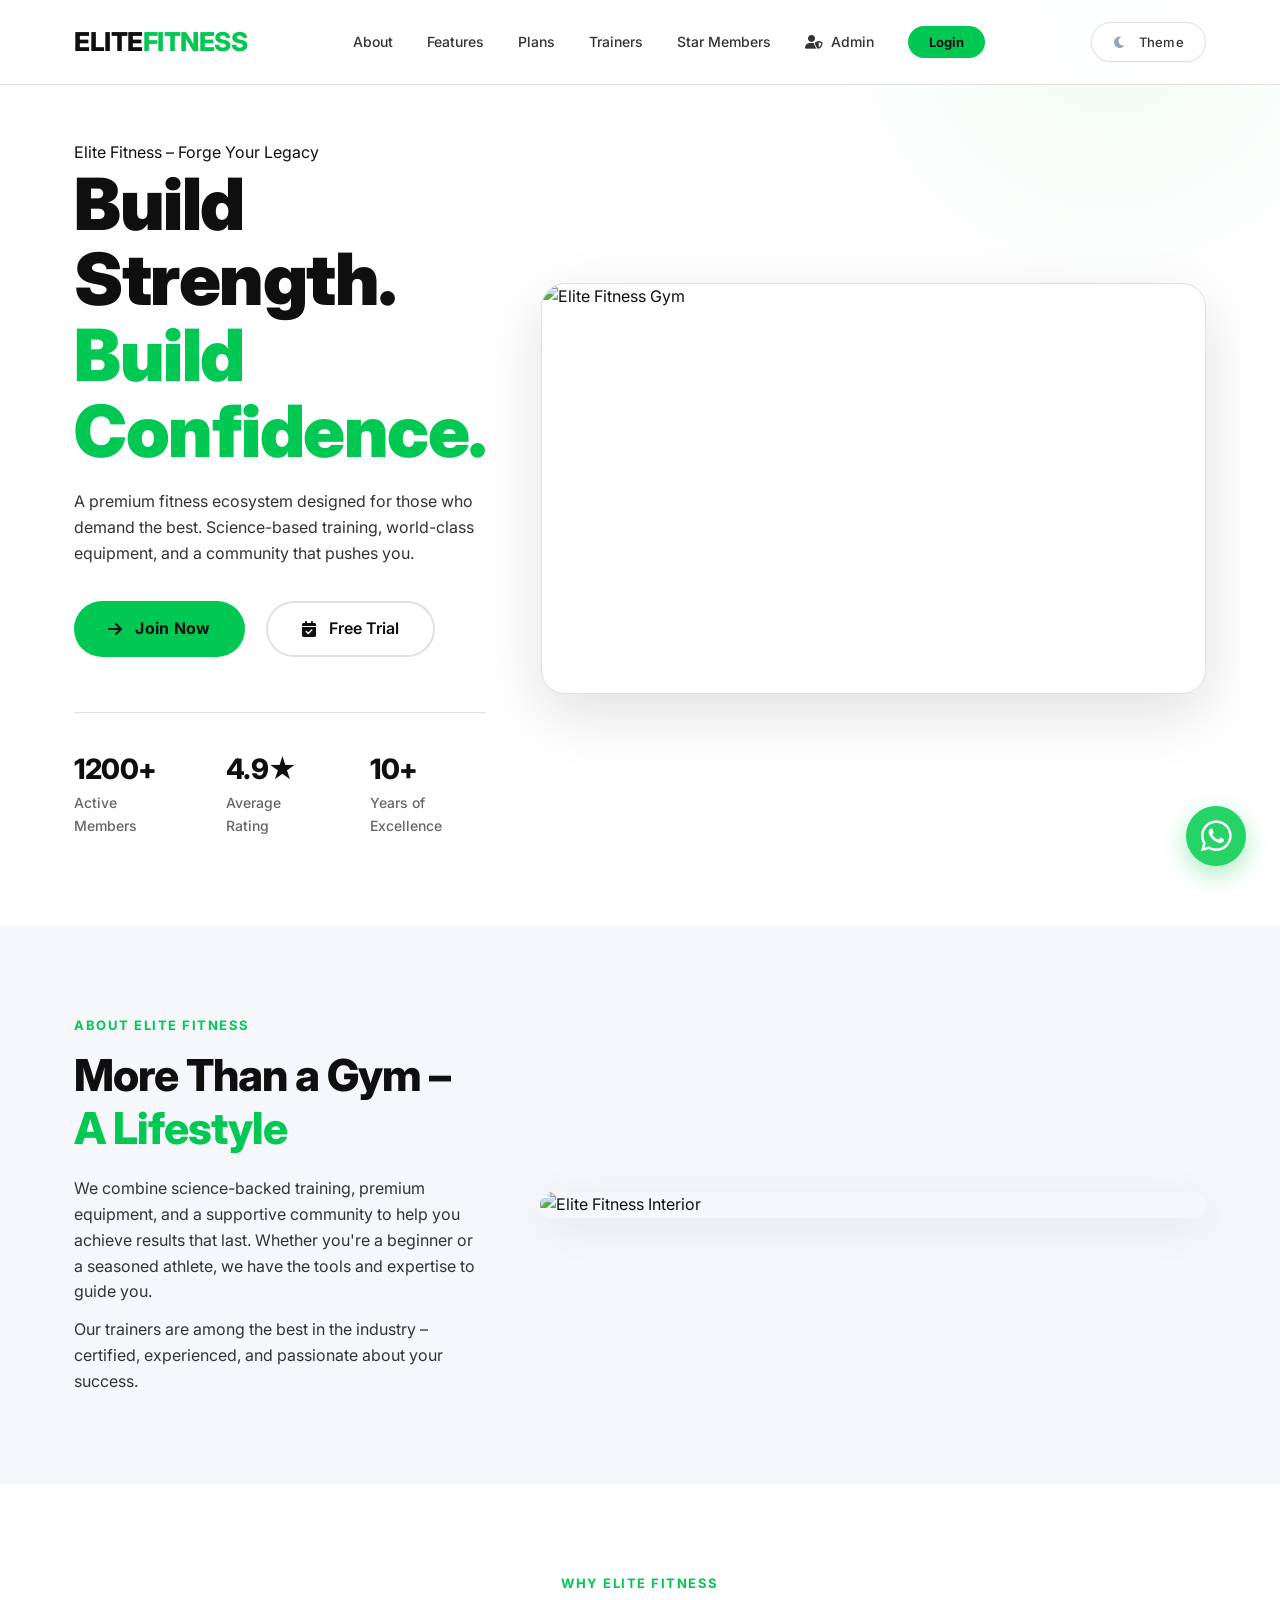
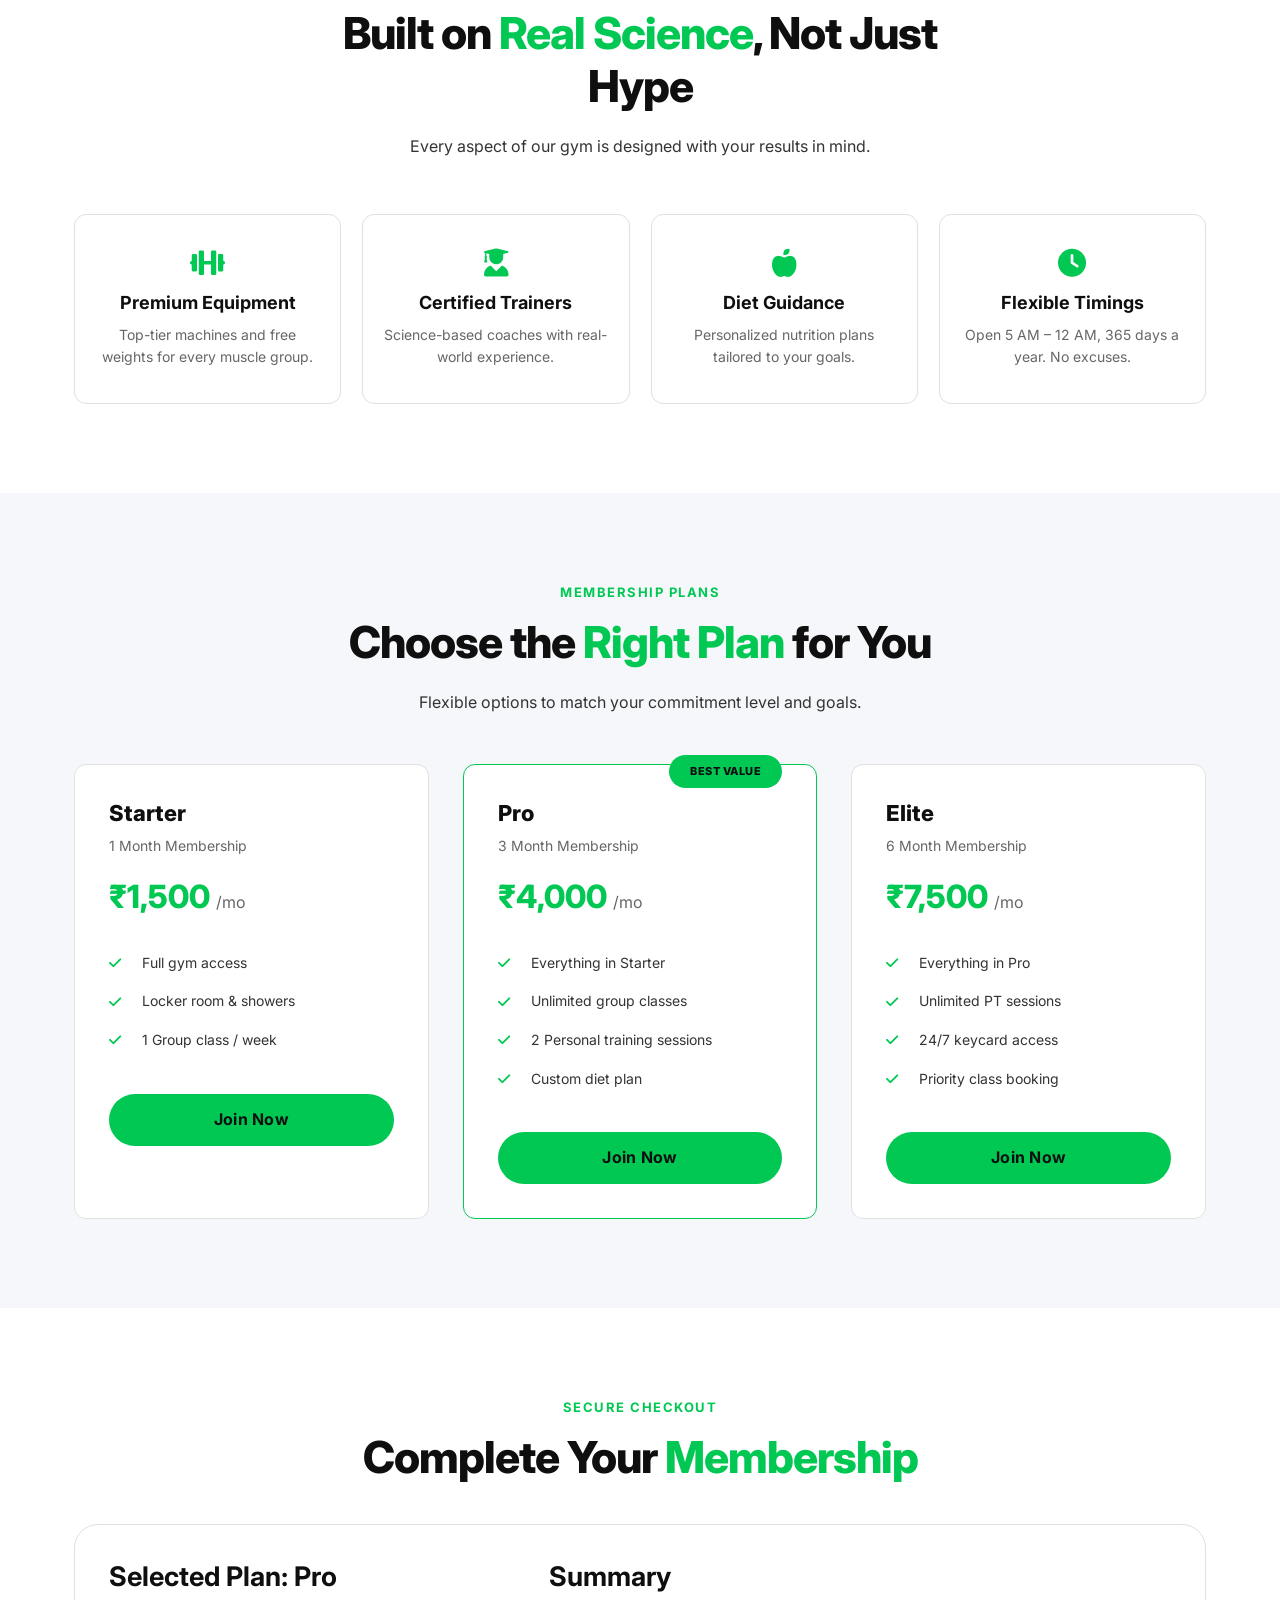
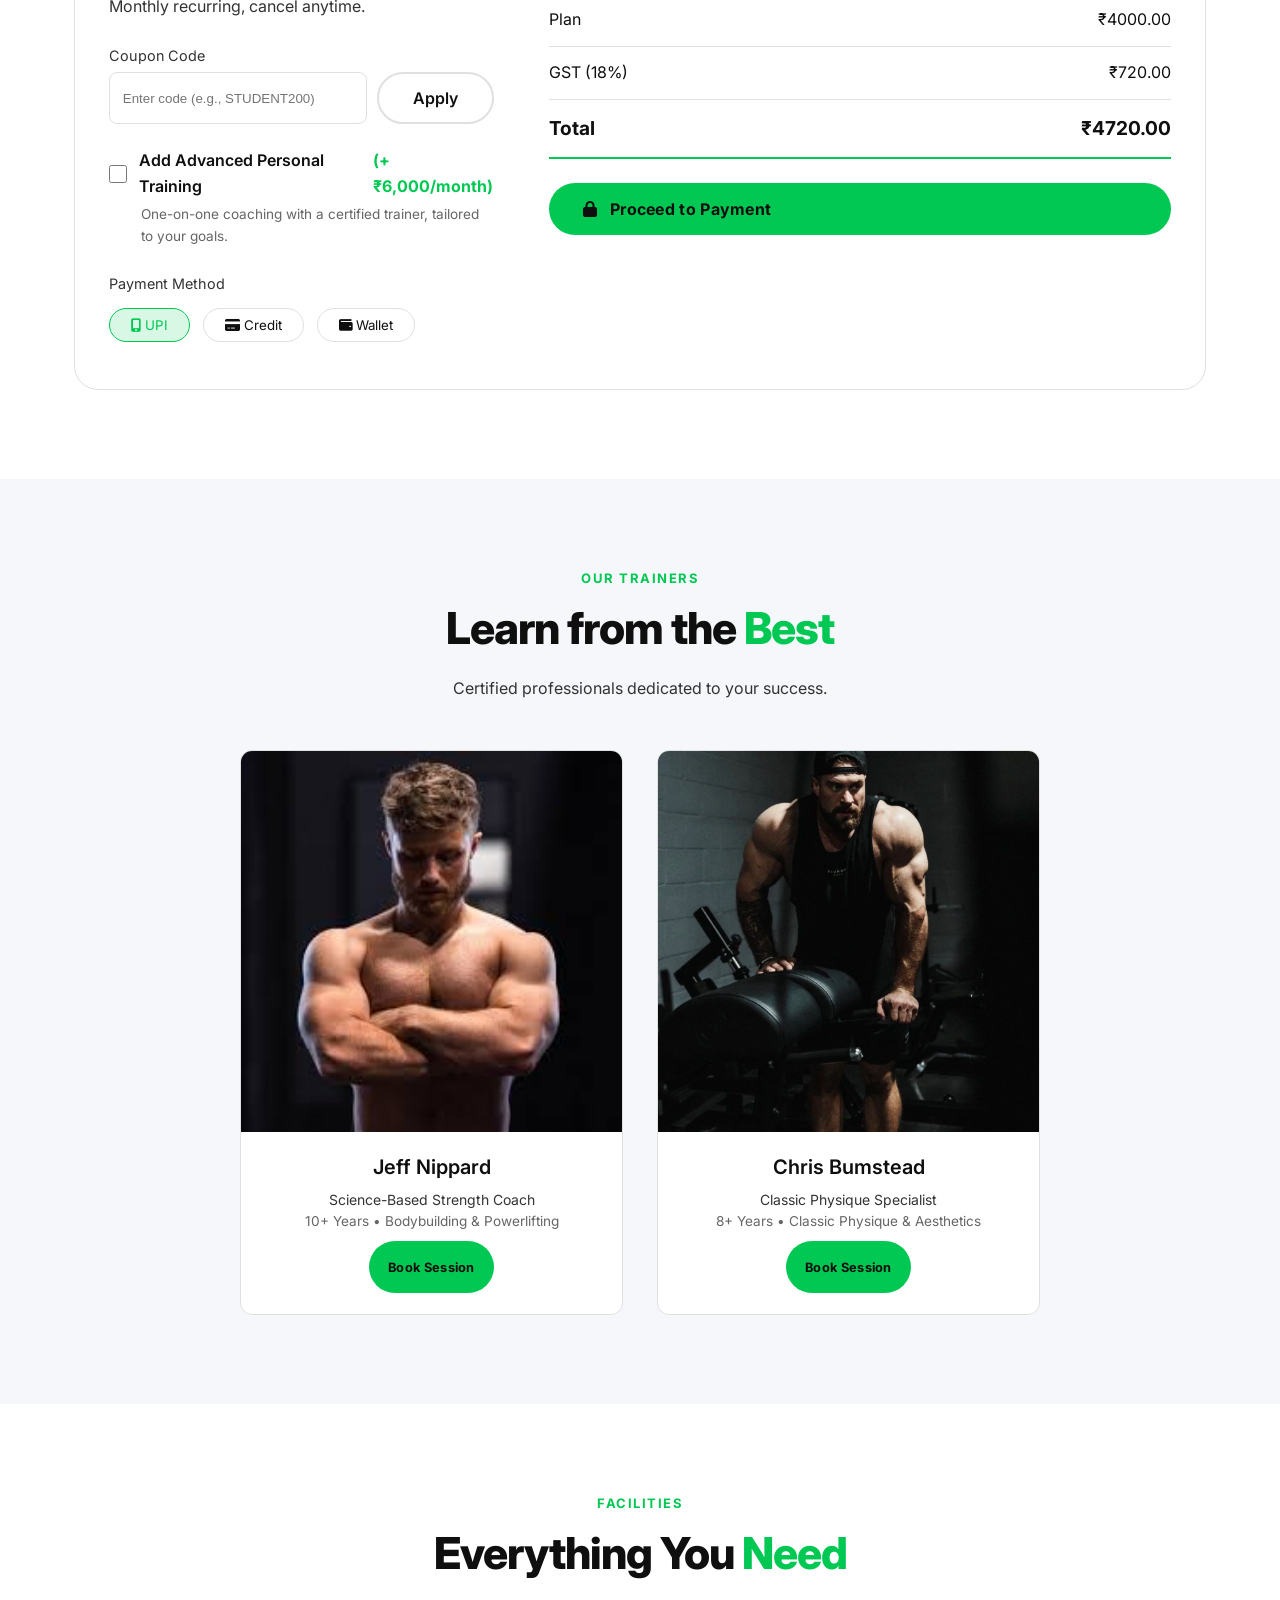
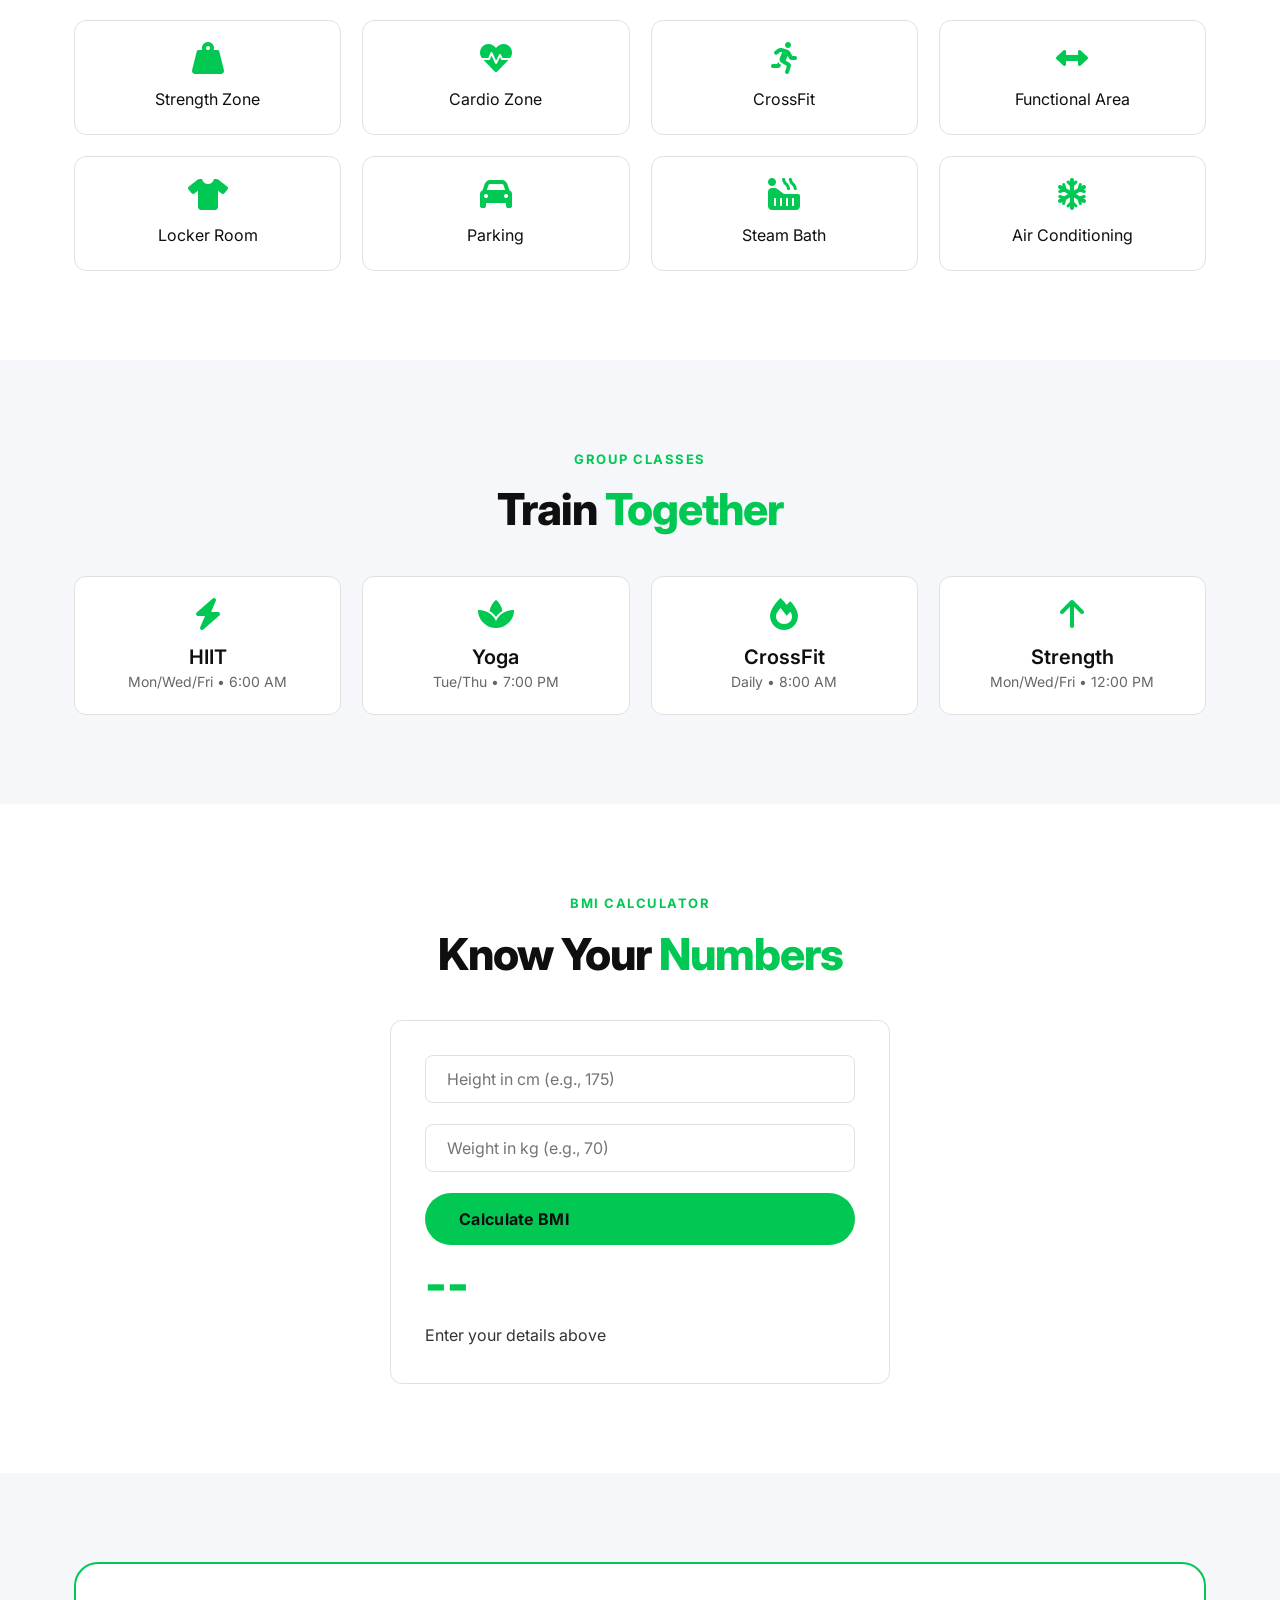
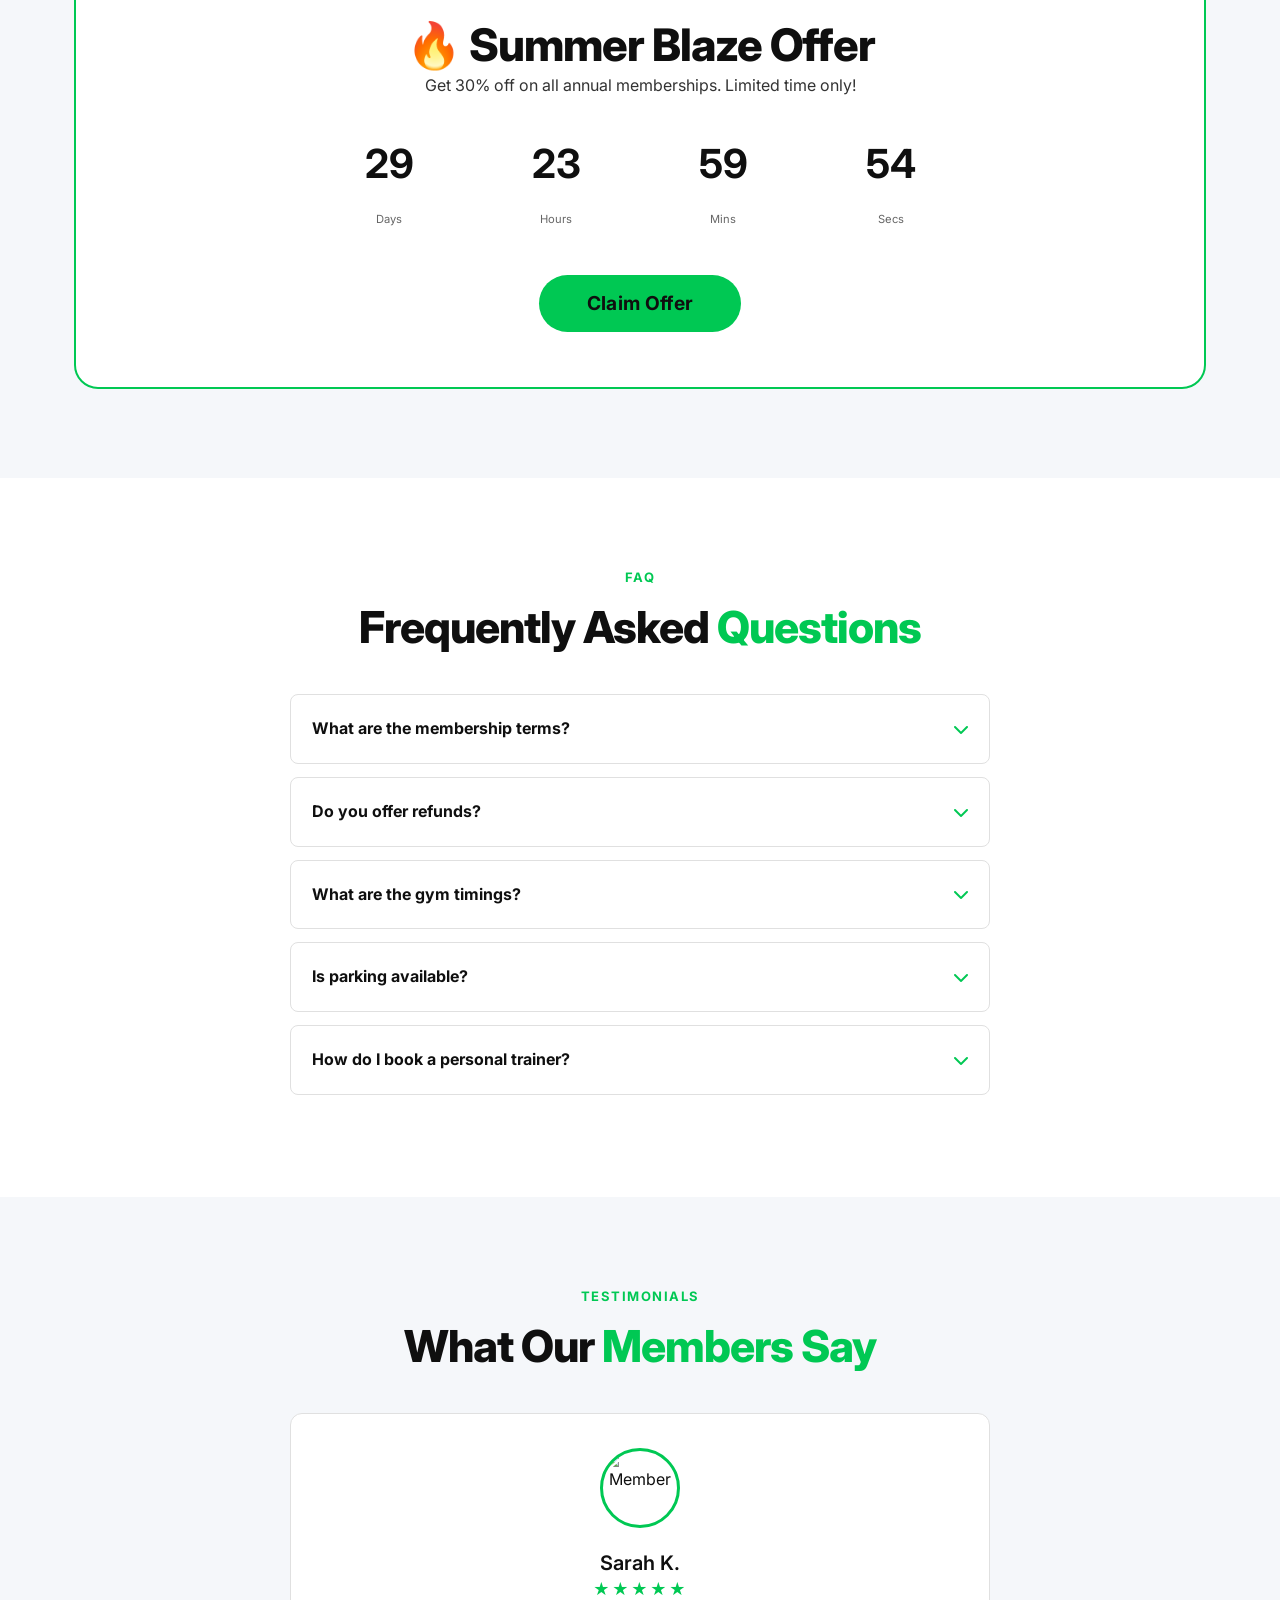
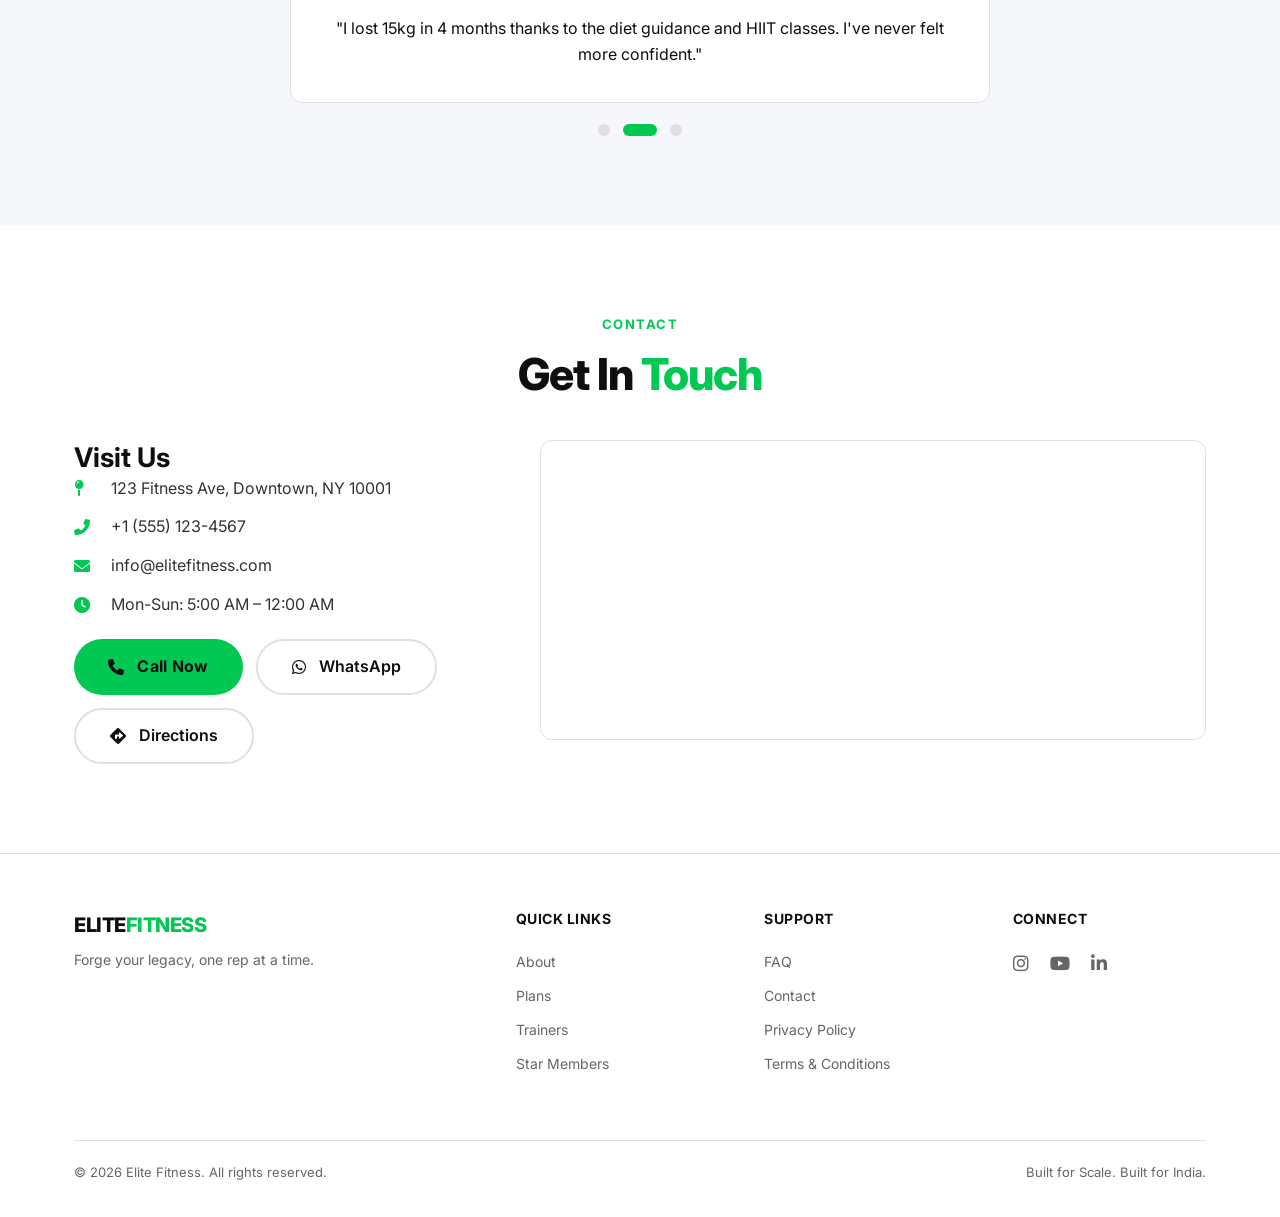
==== commit 37cf2a1a: "added new features" ====
--- a/index.html
+++ b/index.html
@@ -107,14 +107,71 @@
         }
 
         /* ============================================================
-           PURE CSS HAMBURGER – CLEAN & AESTHETIC
+           NAVBAR – Even Golden Ratio Spacing
            ============================================================ */
-        .menu-toggle {
-            position: absolute;
-            opacity: 0;
-            width: 0;
-            height: 0;
-            pointer-events: none;
+        .navbar .container {
+            display: flex;
+            align-items: center;
+            justify-content: space-between;
+            flex-wrap: nowrap;
+            gap: var(--gr-sm);
+            max-width: 1200px;
+            margin: 0 auto;
+            padding: 0 var(--gr-lg);
+        }
+
+        .nav-logo {
+            flex-shrink: 0;
+            font-size: clamp(20px, 2.5vw, 26px);
+        }
+
+        .nav-links {
+            display: flex;
+            align-items: center;
+            gap: var(--gr-lg);
+            list-style: none;
+            flex: 1 1 auto;
+            justify-content: center;
+            padding: 0 var(--gr-sm);
+        }
+
+        .nav-right {
+            display: flex;
+            align-items: center;
+            gap: var(--gr-sm);
+            flex-shrink: 0;
+            z-index: 1002;
+            position: relative;
+        }
+
+        .navbar .theme-toggle {
+            background: var(--bg-card);
+            border: 1px solid var(--border-light);
+            border-radius: 40px;
+            padding: var(--gr-xs) var(--gr-md);
+            display: flex;
+            align-items: center;
+            gap: var(--gr-sm);
+            cursor: pointer;
+            font-size: 13px;
+            font-weight: 600;
+            color: var(--text-primary);
+            box-shadow: var(--shadow-sm);
+            transition: background 0.3s ease, border-color 0.3s ease;
+            font-family: var(--font);
+            touch-action: manipulation;
+            min-height: 40px;
+            min-width: 40px;
+        }
+        .navbar .theme-toggle:active { transform: scale(0.95); }
+        .navbar .theme-toggle .toggle-label { display: inline; }
+        @media (max-width: 768px) {
+            .navbar .theme-toggle .toggle-label { display: none; }
+            .navbar .theme-toggle { padding: var(--gr-xs) var(--gr-sm); font-size: 14px; }
+        }
+
+        .desktop-link {
+            display: inline-block;
         }
 
         .hamburger-label {
@@ -144,14 +201,12 @@
             pointer-events: none;
         }
 
-        .menu-toggle:checked ~ .nav-right .hamburger-label span:nth-child(1) {
-            transform: rotate(45deg) translate(5px, 5px);
-        }
-        .menu-toggle:checked ~ .nav-right .hamburger-label span:nth-child(2) {
+        .menu-toggle {
+            position: absolute;
             opacity: 0;
-        }
-        .menu-toggle:checked ~ .nav-right .hamburger-label span:nth-child(3) {
-            transform: rotate(-45deg) translate(5px, -5px);
+            width: 0;
+            height: 0;
+            pointer-events: none;
         }
 
         @media (max-width: 768px) {
@@ -181,6 +236,10 @@
                 transform: scale(0.95) translateY(-10px);
                 pointer-events: none;
                 z-index: 999;
+                flex: none;
+                justify-content: center;
+                width: 280px;
+                right: var(--gr-sm);
             }
 
             .menu-toggle:checked ~ .nav-links {
@@ -235,9 +294,12 @@
             .nav-links .mobile-link i {
                 margin-right: var(--gr-xs);
             }
-        }
-
-        /* Desktop: hide hamburger, show standard nav */
+
+            .desktop-link {
+                display: none !important;
+            }
+        }
+
         @media (min-width: 769px) {
             .hamburger-label {
                 display: none !important;
@@ -248,7 +310,7 @@
                 background: transparent;
                 backdrop-filter: none;
                 border: none;
-                padding: 0;
+                padding: 0 var(--gr-sm);
                 gap: var(--gr-lg);
                 box-shadow: none;
                 opacity: 1;
@@ -256,6 +318,8 @@
                 pointer-events: auto;
                 flex-direction: row;
                 width: auto;
+                flex: 1 1 auto;
+                justify-content: center;
             }
             .nav-links li {
                 opacity: 1;
@@ -269,6 +333,7 @@
                 font-size: 14px;
                 font-weight: 500;
                 color: var(--text-secondary);
+                transition: color 0.2s ease;
             }
             .nav-links .mobile-link:hover {
                 background: transparent;
@@ -296,51 +361,6 @@
                 background: var(--accent-hover);
             }
         }
-
-        /* Theme toggle & nav layout */
-        .nav-right {
-            display: flex;
-            align-items: center;
-            gap: var(--gr-sm);
-            flex-shrink: 0;
-            z-index: 1002;
-            position: relative;
-        }
-        .navbar .container {
-            display: flex;
-            align-items: center;
-            justify-content: space-between;
-            flex-wrap: nowrap;
-        }
-        .nav-logo {
-            flex-shrink: 0;
-            font-size: clamp(20px, 2.5vw, 26px);
-        }
-        .navbar .theme-toggle {
-            background: var(--bg-card);
-            border: 1px solid var(--border-light);
-            border-radius: 40px;
-            padding: var(--gr-xs) var(--gr-md);
-            display: flex;
-            align-items: center;
-            gap: var(--gr-sm);
-            cursor: pointer;
-            font-size: 13px;
-            font-weight: 600;
-            color: var(--text-primary);
-            box-shadow: var(--shadow-sm);
-            transition: background 0.3s ease, border-color 0.3s ease;
-            font-family: var(--font);
-            touch-action: manipulation;
-            min-height: 40px;
-            min-width: 40px;
-        }
-        .navbar .theme-toggle:active { transform: scale(0.95); }
-        .navbar .theme-toggle .toggle-label { display: inline; }
-        @media (max-width: 768px) {
-            .navbar .theme-toggle .toggle-label { display: none; }
-            .navbar .theme-toggle { padding: var(--gr-xs) var(--gr-sm); font-size: 14px; }
-        }
     </style>
 </head>
 <body>
@@ -354,6 +374,19 @@
             <input type="checkbox" id="menu-toggle" class="menu-toggle" />
 
             <a href="index.html" class="nav-logo">ELITE<span>FITNESS</span></a>
+
+            <ul class="nav-links" id="navLinks">
+                <!-- Desktop-only links -->
+                <li class="desktop-link"><a href="#about">About</a></li>
+                <li class="desktop-link"><a href="#features">Features</a></li>
+                <li class="desktop-link"><a href="#plans">Plans</a></li>
+                <li class="desktop-link"><a href="#trainers">Trainers</a></li>
+
+                <!-- Mobile & Desktop links -->
+                <li><a href="star-members.html" class="mobile-link">Star Members</a></li>
+                <li><a href="admin.html" class="mobile-link admin-link"><i class="fas fa-user-shield"></i> Admin</a></li>
+                <li><a href="dashboard.html" class="mobile-link nav-cta">Login</a></li>
+            </ul>
 
             <div class="nav-right">
                 <button class="theme-toggle" id="themeToggle" aria-label="Toggle theme">
@@ -368,12 +401,6 @@
                     <span></span>
                 </label>
             </div>
-
-            <ul class="nav-links" id="navLinks">
-                <li><a href="star-members.html" class="mobile-link">Star Members</a></li>
-                <li><a href="admin.html" class="mobile-link admin-link"><i class="fas fa-user-shield"></i> Admin</a></li>
-                <li><a href="dashboard.html" class="mobile-link nav-cta">Login</a></li>
-            </ul>
 
         </div>
     </nav>
@@ -463,8 +490,9 @@
                         <li><i class="fas fa-check"></i> Locker room & showers</li>
                         <li><i class="fas fa-check"></i> 1 Group class / week</li>
                     </ul>
-                    <a href="#checkout" class="btn-primary" style="width:100%; justify-content:center;">Join Now</a>
-                </div>
+                    <a href="#checkout" class="btn-primary" data-plan="Starter" data-duration="1" style="width:100%; justify-content:center;">Join Now</a>
+                </div>
+
                 <div class="format-card" style="border-color:var(--accent);">
                     <span class="popular">Best Value</span>
                     <h3>Pro</h3>
@@ -476,8 +504,9 @@
                         <li><i class="fas fa-check"></i> 2 Personal training sessions</li>
                         <li><i class="fas fa-check"></i> Custom diet plan</li>
                     </ul>
-                    <a href="#checkout" class="btn-primary" style="width:100%; justify-content:center;">Join Now</a>
-                </div>
+                    <a href="#checkout" class="btn-primary" data-plan="Pro" data-duration="3" style="width:100%; justify-content:center;">Join Now</a>
+                </div>
+
                 <div class="format-card">
                     <h3>Elite</h3>
                     <div class="subtitle">6 Month Membership</div>
@@ -488,14 +517,14 @@
                         <li><i class="fas fa-check"></i> 24/7 keycard access</li>
                         <li><i class="fas fa-check"></i> Priority class booking</li>
                     </ul>
-                    <a href="#checkout" class="btn-primary" style="width:100%; justify-content:center;">Join Now</a>
-                </div>
-            </div>
-        </div>
-    </section>
-
-    <!-- ============================================================
-    CHECKOUT
+                    <a href="#checkout" class="btn-primary" data-plan="Elite" data-duration="6" style="width:100%; justify-content:center;">Join Now</a>
+                </div>
+            </div>
+        </div>
+    </section>
+
+    <!-- ============================================================
+    CHECKOUT (with per‑month discount)
     ============================================================ -->
     <section class="section section-alt" id="checkout">
         <div class="container">
@@ -503,6 +532,7 @@
                 <span class="section-label">Secure Checkout</span>
                 <h2 class="section-title">Complete Your <span class="highlight">Membership</span></h2>
             </div>
+
             <div class="checkout-wrapper" id="checkoutWrapper">
                 <div>
                     <h3>Selected Plan: <span id="selectedPlanName">Pro</span></h3>
@@ -515,6 +545,7 @@
                         </div>
                         <div id="discountMessage" style="margin-top:0.5rem; font-size:0.9rem;"></div>
                     </div>
+
                     <div style="margin:1.5rem 0;">
                         <label style="display:flex; align-items:center; gap:12px; cursor:pointer;">
                             <input type="checkbox" id="ptAddon" style="width:20px; height:20px; accent-color:var(--accent);" />
@@ -523,6 +554,7 @@
                         </label>
                         <p style="color:var(--text-muted); font-size:0.85rem; margin-top:4px; margin-left:32px;">One-on-one coaching with a certified trainer, tailored to your goals.</p>
                     </div>
+
                     <label style="display:block;font-size:0.9rem;color:var(--text-secondary);margin-bottom:0.5rem;">Payment Method</label>
                     <div class="payment-methods">
                         <button class="active"><i class="fas fa-mobile-alt"></i> UPI</button>
@@ -530,6 +562,7 @@
                         <button><i class="fas fa-wallet"></i> Wallet</button>
                     </div>
                 </div>
+
                 <div>
                     <h3>Summary</h3>
                     <div class="summary-line"><span>Plan</span><span id="summaryPlanPrice">₹4,000.00</span></div>
@@ -886,6 +919,162 @@
         document.addEventListener('keydown', function(e) {
             if (e.key === 'Escape') closeModal();
         });
+
+        // -------------------------------------------------------------
+        // CHECKOUT LOGIC (with per‑month discount)
+        // -------------------------------------------------------------
+        (function() {
+            // ----- Data -----
+            var planData = {
+                'Starter': { price: 1500, duration: 1 },
+                'Pro':     { price: 4000, duration: 3 },
+                'Elite':   { price: 7500, duration: 6 }
+            };
+
+            // PT addon per month
+            var PT_PRICE_PER_MONTH = 6000;
+
+            // DOM refs
+            var selectedPlanNameEl = document.getElementById('selectedPlanName');
+            var summaryPlanPriceEl = document.getElementById('summaryPlanPrice');
+            var summaryPtRow = document.getElementById('ptSummaryRow');
+            var summaryPtPriceEl = document.getElementById('summaryPtPrice');
+            var discountSummaryRow = document.getElementById('discountSummaryRow');
+            var discountSummaryEl = document.getElementById('summaryDiscount');
+            var summaryGstEl = document.getElementById('summaryGst');
+            var summaryTotalEl = document.getElementById('summaryTotal');
+            var ptCheckbox = document.getElementById('ptAddon');
+            var discountInput = document.getElementById('discountCodeInput');
+            var applyDiscountBtn = document.getElementById('applyDiscountBtn');
+            var discountMessageEl = document.getElementById('discountMessage');
+
+            // Current state
+            var currentPlan = 'Pro';
+            var currentPrice = 4000;
+            var currentDuration = 3;
+            var currentDiscountPerMonth = 0; // per month discount amount
+            var ptAddonActive = false;
+
+            // Helper: get base price for plan+duration
+            function getPlanPrice(planName) {
+                return planData[planName] ? planData[planName].price : 0;
+            }
+
+            function getPlanDuration(planName) {
+                return planData[planName] ? planData[planName].duration : 0;
+            }
+
+            // Calculate final total (includes PT, discount, GST)
+            function calculateTotal() {
+                var base = currentPrice;
+                var ptTotal = ptAddonActive ? PT_PRICE_PER_MONTH * currentDuration : 0;
+                var discountTotal = currentDiscountPerMonth * currentDuration;
+                var subtotal = base + ptTotal - discountTotal;
+                var gst = subtotal * 0.18;
+                var total = subtotal + gst;
+                return { subtotal, gst, total, discountTotal, ptTotal };
+            }
+
+            // Update the summary display
+            function updateSummary() {
+                var result = calculateTotal();
+                // Plan price (without discounts)
+                summaryPlanPriceEl.textContent = '₹' + currentPrice.toFixed(2);
+
+                // PT row
+                if (ptAddonActive) {
+                    summaryPtRow.style.display = 'flex';
+                    summaryPtPriceEl.textContent = '₹' + result.ptTotal.toFixed(2);
+                } else {
+                    summaryPtRow.style.display = 'none';
+                }
+
+                // Discount row
+                if (result.discountTotal > 0) {
+                    discountSummaryRow.style.display = 'flex';
+                    discountSummaryEl.textContent = '-₹' + result.discountTotal.toFixed(2);
+                } else {
+                    discountSummaryRow.style.display = 'none';
+                }
+
+                // GST and Total
+                summaryGstEl.textContent = '₹' + result.gst.toFixed(2);
+                summaryTotalEl.textContent = '₹' + result.total.toFixed(2);
+            }
+
+            // Apply a discount code
+            function applyDiscount() {
+                var code = discountInput.value.trim().toUpperCase();
+                if (!code) {
+                    discountMessageEl.innerHTML = '<span style="color:#ffa502;">⚠️ Please enter a discount code.</span>';
+                    return;
+                }
+
+                var discount = window.DB ? window.DB.validateDiscountCode(code) : null;
+                // For STUDENT200, per-month discount is 200
+                if (code === 'STUDENT200' || (discount && discount.value === 200)) {
+                    currentDiscountPerMonth = 200;
+                    discountMessageEl.innerHTML = '<span style="color:var(--accent);">✅ Student discount applied! ₹200 off per month (Total: ₹' + (200 * currentDuration) + ' off).</span>';
+                    updateSummary();
+                } else {
+                    currentDiscountPerMonth = 0;
+                    discountMessageEl.innerHTML = '<span style="color:#ff4757;">❌ Invalid code. Please try again.</span>';
+                    updateSummary();
+                }
+            }
+
+            // Handle plan selection from cards
+            document.querySelectorAll('.format-card .btn-primary').forEach(function(btn) {
+                btn.addEventListener('click', function(e) {
+                    e.preventDefault();
+                    var planName = this.getAttribute('data-plan');
+                    var duration = parseInt(this.getAttribute('data-duration')) || 1;
+                    if (planName && planData[planName]) {
+                        currentPlan = planName;
+                        currentPrice = planData[planName].price;
+                        currentDuration = planData[planName].duration;
+                        selectedPlanNameEl.textContent = planName;
+                        // Reset discount when switching plan
+                        currentDiscountPerMonth = 0;
+                        discountInput.value = '';
+                        discountMessageEl.innerHTML = '';
+                        // PT checkbox unchecked by default? Let's keep it unchecked.
+                        ptCheckbox.checked = false;
+                        ptAddonActive = false;
+                        updateSummary();
+                        // Scroll to checkout
+                        document.getElementById('checkout').scrollIntoView({ behavior: 'smooth' });
+                    }
+                });
+            });
+
+            // PT addon toggle
+            ptCheckbox.addEventListener('change', function() {
+                ptAddonActive = this.checked;
+                updateSummary();
+            });
+
+            // Apply discount button
+            applyDiscountBtn.addEventListener('click', applyDiscount);
+
+            // Proceed to payment (demo)
+            document.getElementById('proceedPaymentBtn').addEventListener('click', function() {
+                var total = summaryTotalEl.textContent;
+                alert('Payment of ' + total + ' processed successfully! (Demo)');
+            });
+
+            // Initial update
+            updateSummary();
+
+            // Ensure discount input can also be triggered by Enter key
+            discountInput.addEventListener('keydown', function(e) {
+                if (e.key === 'Enter') {
+                    e.preventDefault();
+                    applyDiscount();
+                }
+            });
+
+        })();
     </script>
 
 </body>
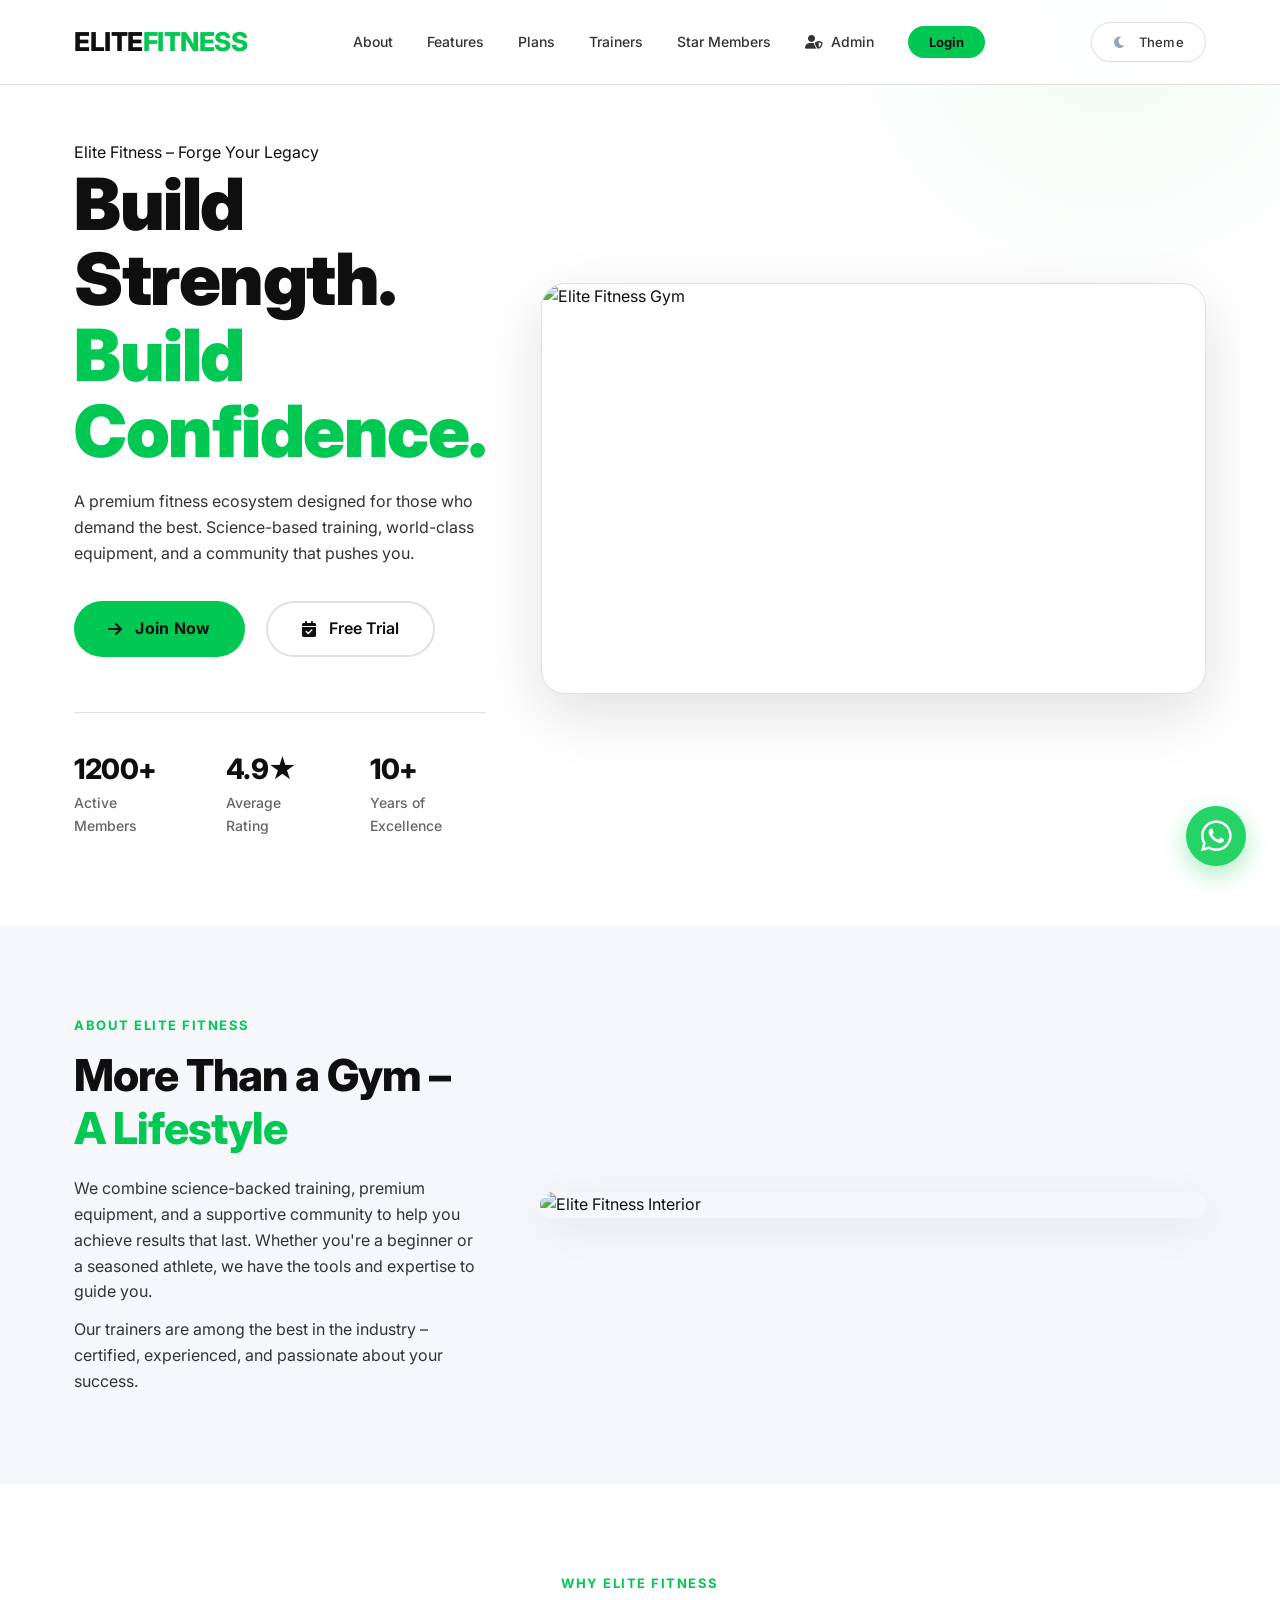
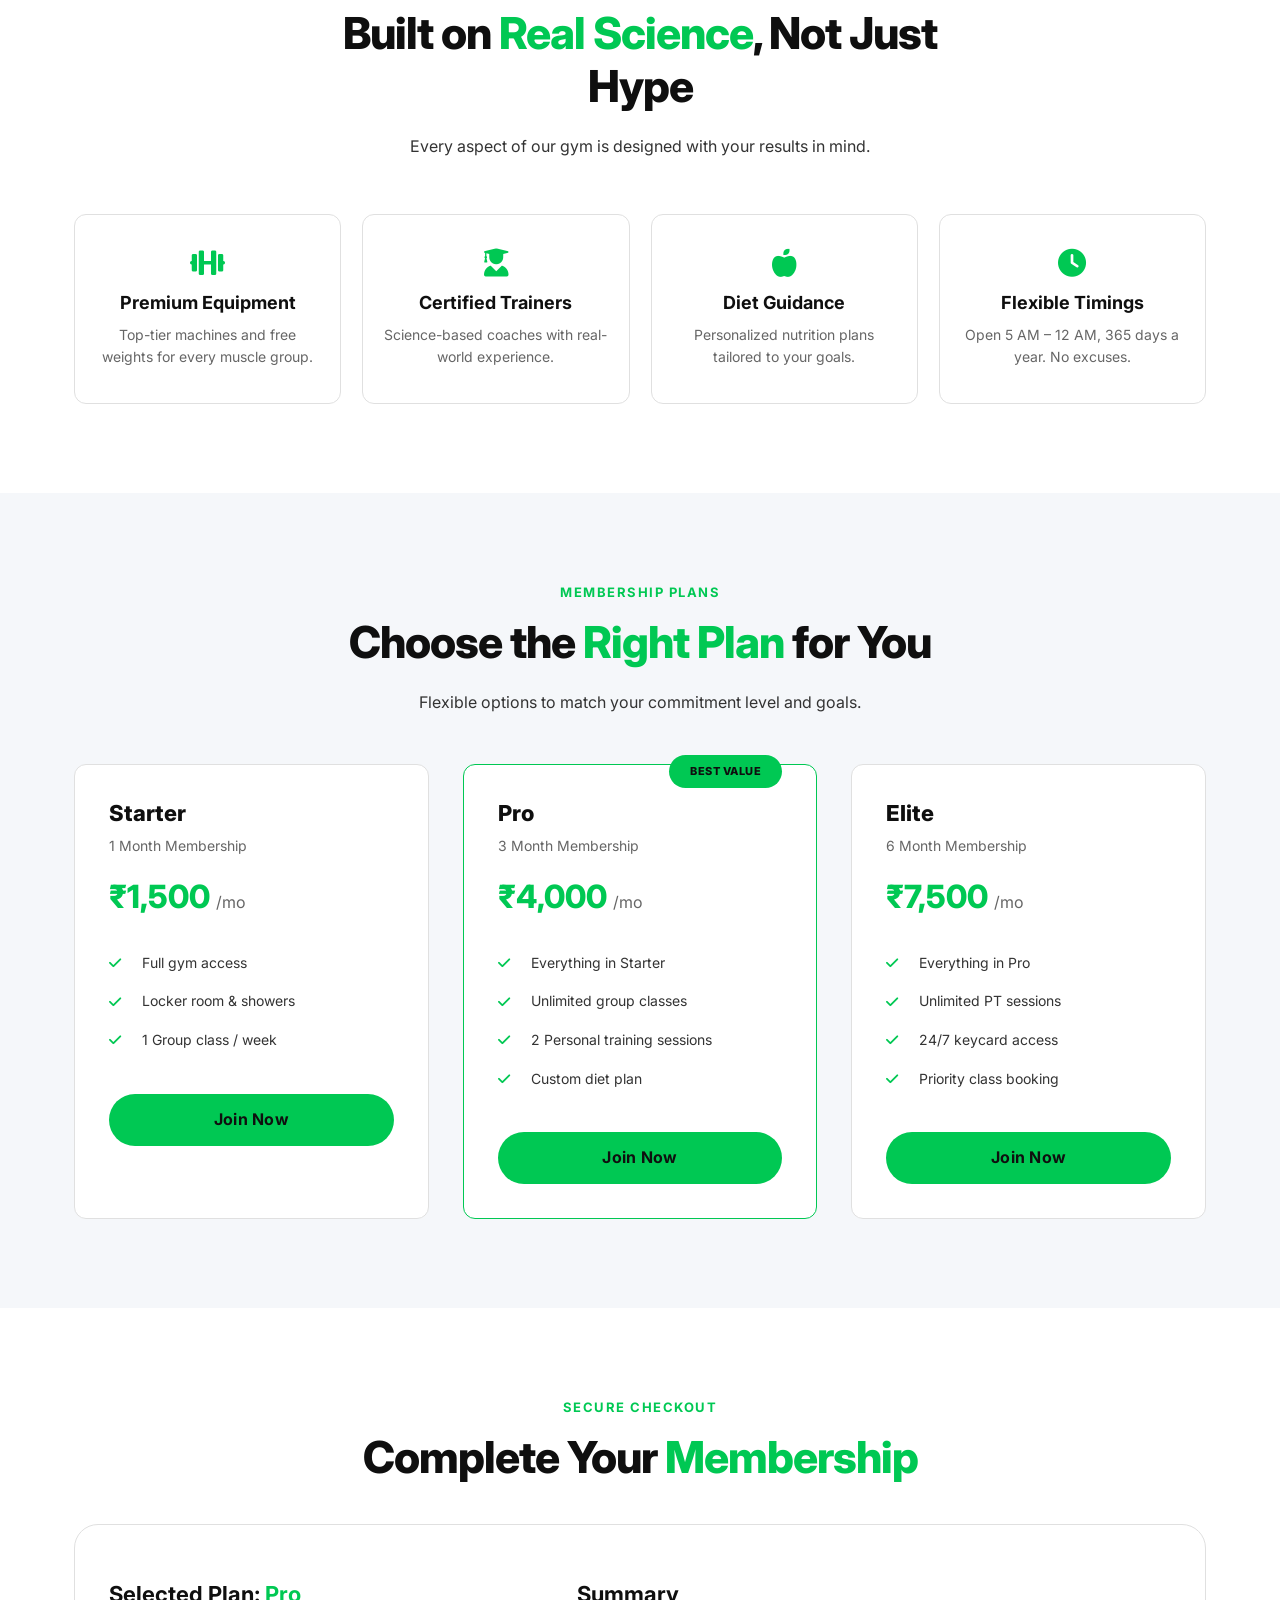
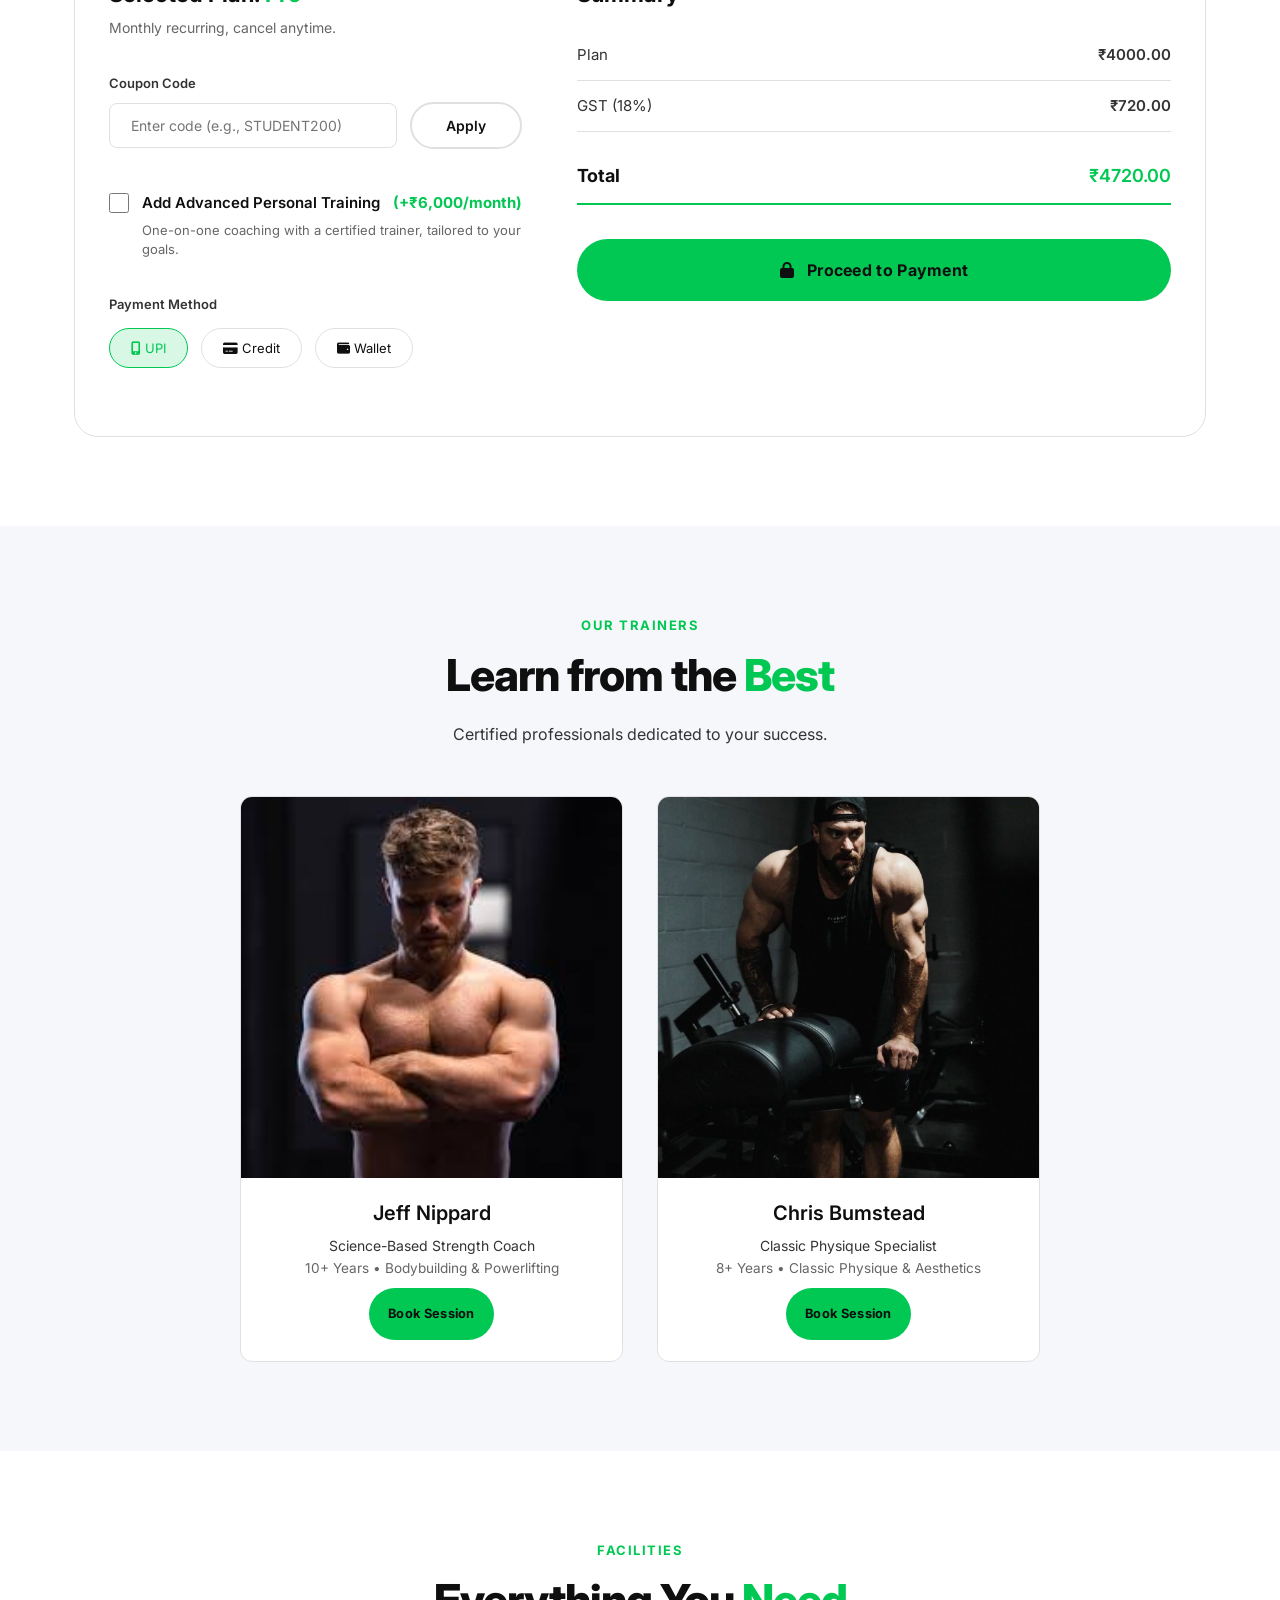
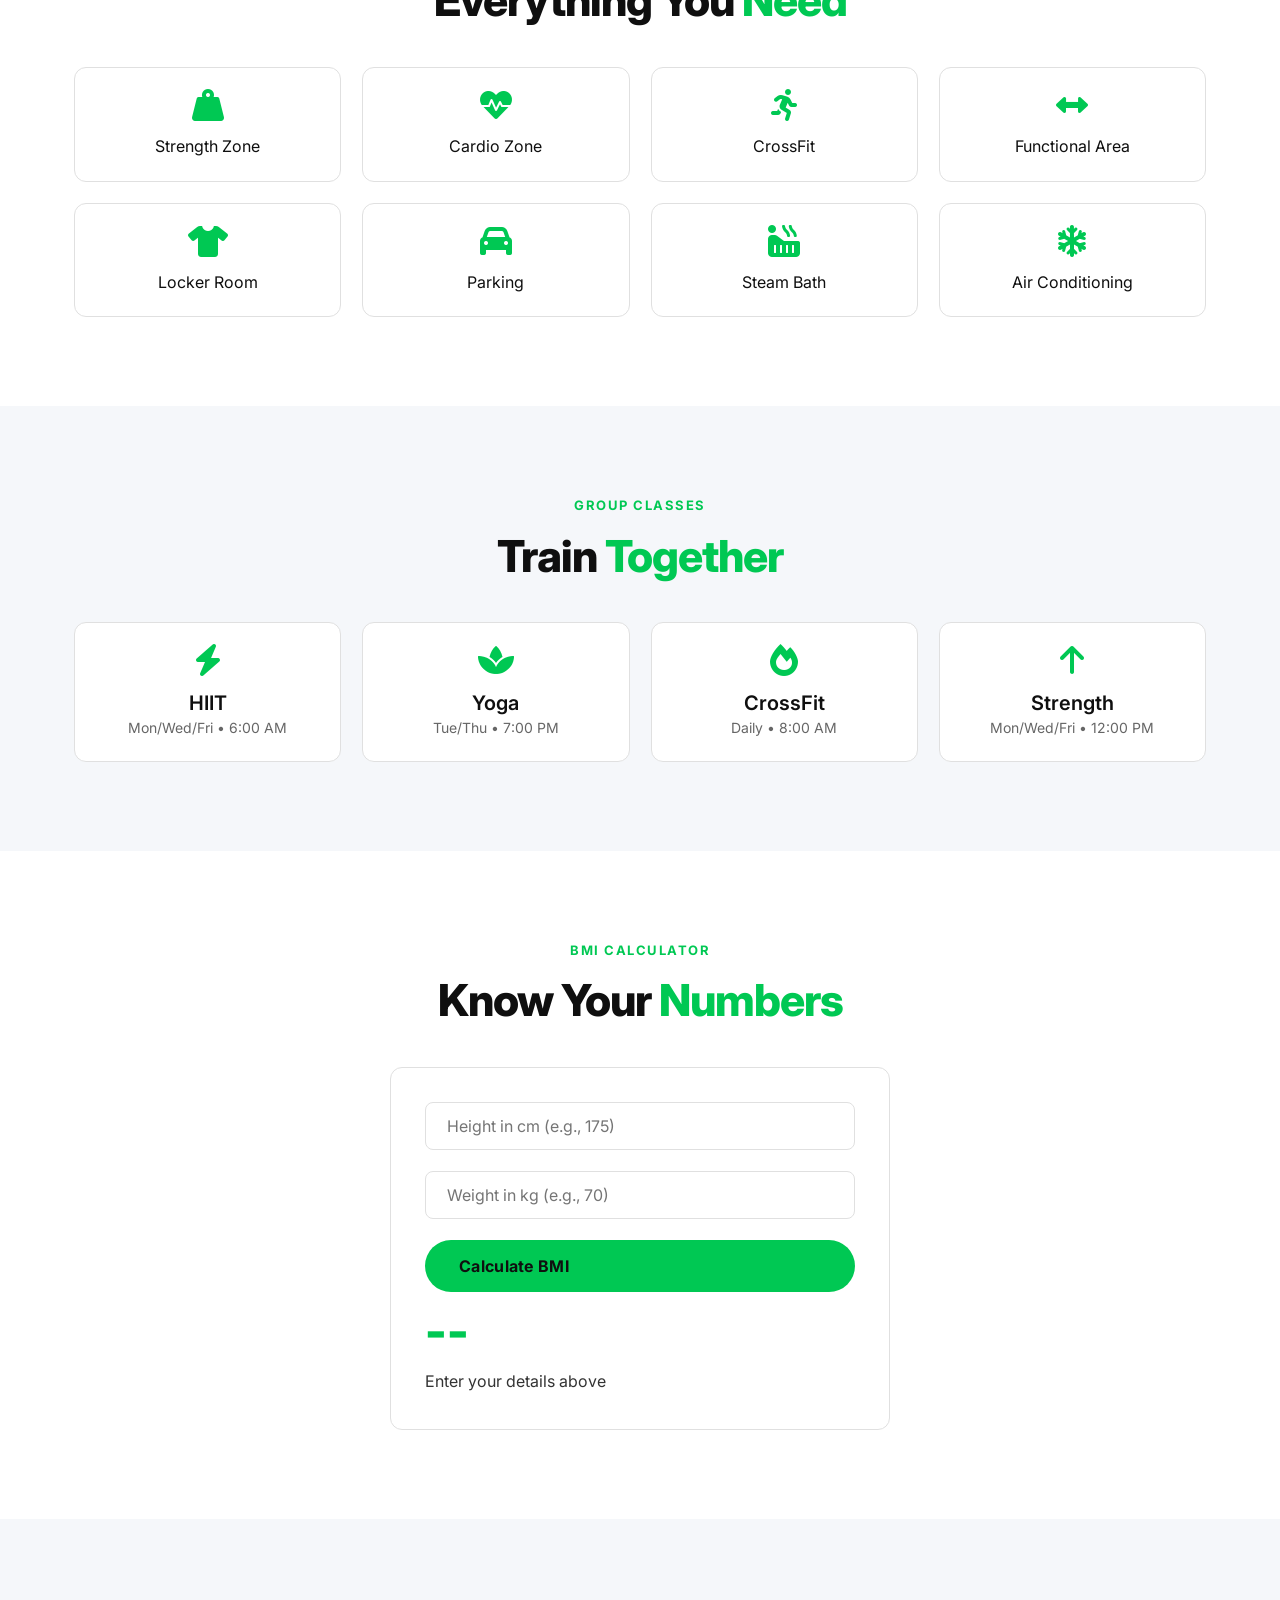
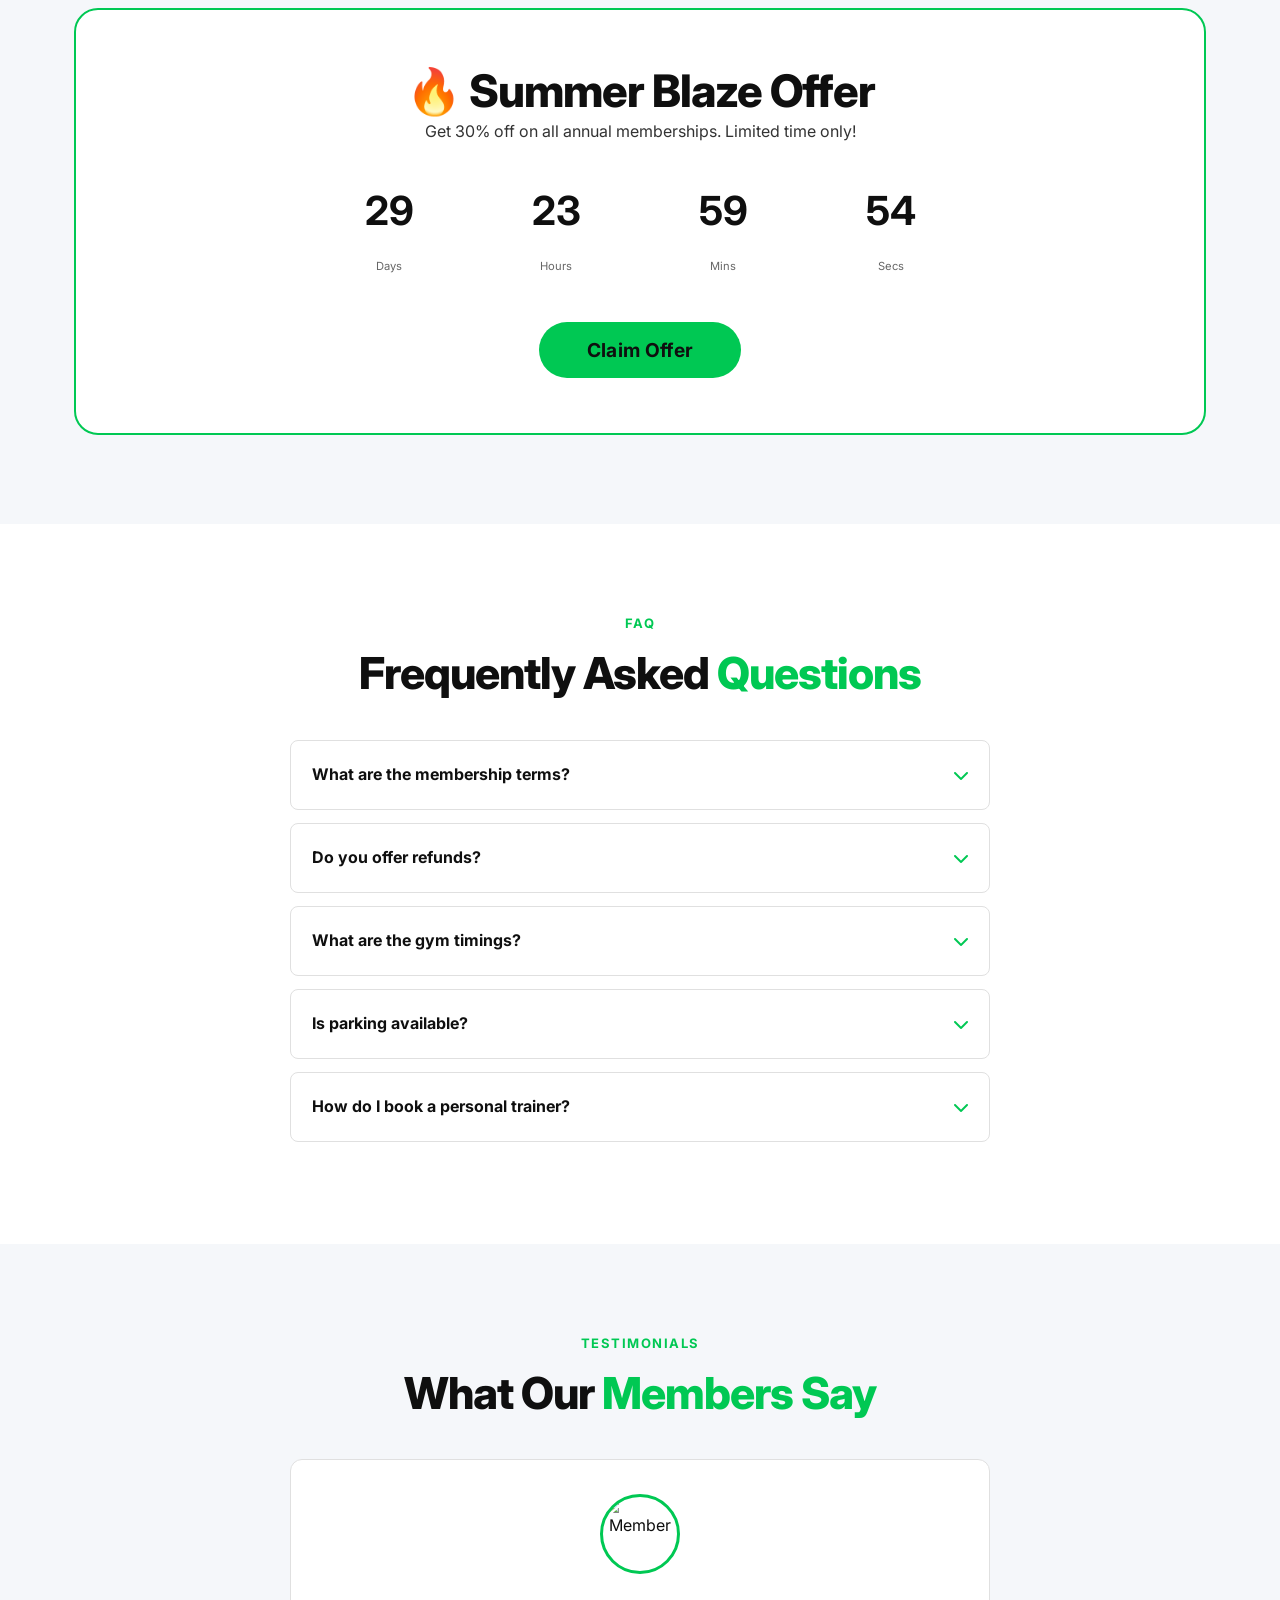
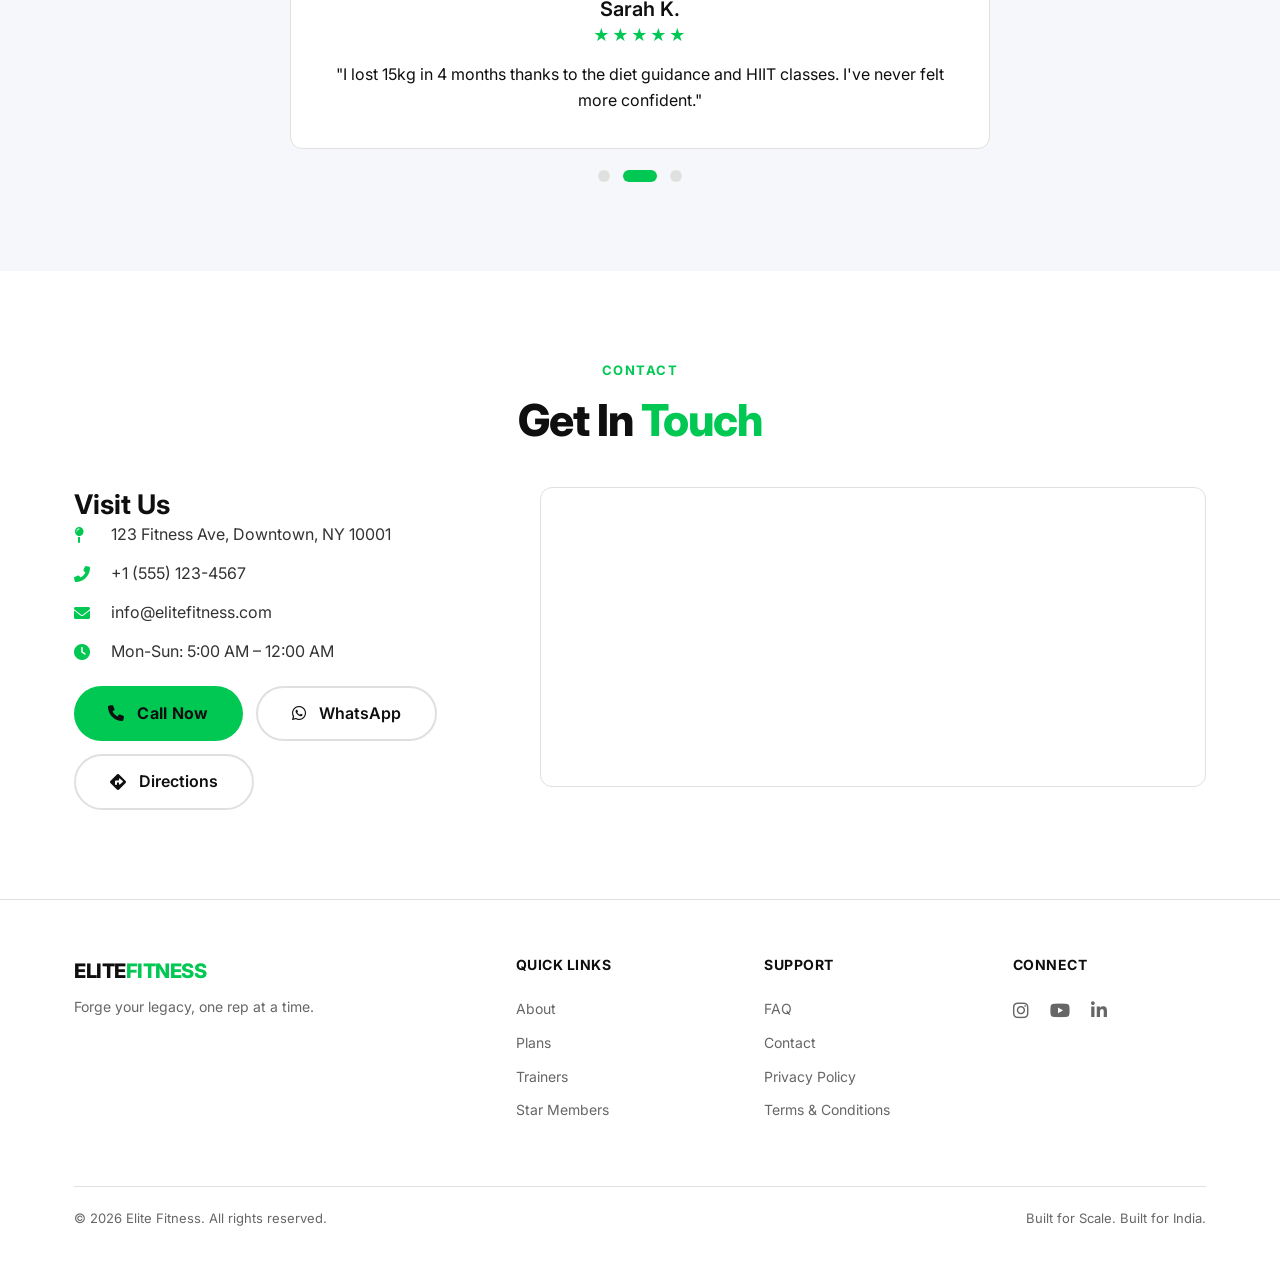
==== commit e56a3bab: "added new features" ====
--- a/index.html
+++ b/index.html
@@ -361,6 +361,210 @@
                 background: var(--accent-hover);
             }
         }
+
+        /* ============================================================
+           CHECKOUT – CLEAN, AESTHETIC, GOLDEN RATIO
+           ============================================================ */
+        .checkout-wrapper {
+            display: grid;
+            grid-template-columns: 1fr 1.618fr;
+            gap: var(--gr-xl);
+            background: var(--bg-card);
+            padding: var(--gr-xl) var(--gr-lg);
+            border-radius: var(--radius-lg);
+            border: 1px solid var(--border-card);
+        }
+
+        .checkout-left {
+            display: flex;
+            flex-direction: column;
+            gap: var(--gr-md);
+        }
+
+        .checkout-left h3 {
+            font-size: 22px;
+            font-weight: 700;
+            color: var(--text-primary);
+            margin-bottom: var(--gr-xs);
+        }
+
+        .checkout-left .plan-name {
+            color: var(--accent);
+        }
+
+        .checkout-left .sub-text {
+            color: var(--text-muted);
+            font-size: 14px;
+            margin-bottom: var(--gr-sm);
+        }
+
+        .coupon-group {
+            display: flex;
+            gap: var(--gr-sm);
+            align-items: center;
+        }
+        .coupon-group input {
+            flex: 1;
+            padding: var(--gr-sm) var(--gr-md);
+            border-radius: 8px;
+            border: 1px solid var(--border-light);
+            background: var(--bg-body);
+            color: var(--text-primary);
+            font-size: 14px;
+            min-height: 44px;
+            font-family: var(--font);
+        }
+        .coupon-group input:focus {
+            outline: 2px solid var(--accent);
+            border-color: transparent;
+        }
+        .coupon-group .btn-outline {
+            padding: var(--gr-sm) var(--gr-lg);
+            min-height: 44px;
+            font-size: 14px;
+            white-space: nowrap;
+        }
+
+        .discount-message {
+            font-size: 14px;
+            margin-top: var(--gr-xs);
+        }
+
+        /* PT addon – now one line with nowrap */
+        .pt-addon-group {
+            display: flex;
+            align-items: center;
+            gap: var(--gr-sm);
+            flex-wrap: nowrap;
+            margin: var(--gr-sm) 0;
+            cursor: pointer;
+        }
+        .pt-addon-group input[type="checkbox"] {
+            width: 20px;
+            height: 20px;
+            accent-color: var(--accent);
+            cursor: pointer;
+            flex-shrink: 0;
+        }
+        .pt-addon-group label {
+            font-weight: 600;
+            font-size: 15px;
+            color: var(--text-primary);
+            cursor: pointer;
+            white-space: nowrap;
+        }
+        .pt-addon-group .pt-price {
+            color: var(--accent);
+            font-weight: 700;
+            font-size: 15px;
+            white-space: nowrap;
+        }
+        .pt-addon-desc {
+            color: var(--text-muted);
+            font-size: 13px;
+            margin-left: calc(20px + var(--gr-sm));
+            margin-top: calc(-1 * var(--gr-xs));
+            margin-bottom: var(--gr-sm);
+            line-height: 1.5;
+        }
+
+        .payment-methods {
+            display: flex;
+            flex-wrap: wrap;
+            gap: var(--gr-sm);
+            margin: var(--gr-sm) 0;
+        }
+        .payment-methods button {
+            background: var(--bg-body);
+            border: 1px solid var(--border-light);
+            color: var(--text-primary);
+            padding: var(--gr-xs) var(--gr-md);
+            border-radius: 40px;
+            cursor: pointer;
+            transition: all 0.2s ease;
+            font-family: var(--font);
+            font-size: 13px;
+            min-height: 40px;
+        }
+        .payment-methods button.active {
+            border-color: var(--accent);
+            background: var(--accent-dim);
+            color: var(--accent);
+        }
+
+        /* Right side summary */
+        .checkout-right h3 {
+            font-size: 22px;
+            font-weight: 700;
+            margin-bottom: var(--gr-md);
+            color: var(--text-primary);
+        }
+        .summary-line {
+            display: flex;
+            justify-content: space-between;
+            padding: var(--gr-sm) 0;
+            border-bottom: 1px solid var(--border-light);
+            font-size: 15px;
+            color: var(--text-secondary);
+        }
+        .summary-line.total {
+            font-weight: 700;
+            font-size: 18px;
+            border-bottom: 2px solid var(--accent);
+            color: var(--text-primary);
+            padding-top: var(--gr-md);
+            margin-top: var(--gr-xs);
+        }
+        .summary-line .amount {
+            font-weight: 600;
+        }
+        .summary-line .amount.highlight {
+            color: var(--accent);
+        }
+
+        .proceed-btn {
+            width: 100%;
+            margin-top: var(--gr-lg);
+            justify-content: center;
+            padding: var(--gr-md);
+            font-size: 16px;
+        }
+
+        /* Responsive */
+        @media (max-width: 1024px) {
+            .checkout-wrapper {
+                grid-template-columns: 1fr;
+                gap: var(--gr-lg);
+            }
+        }
+        @media (max-width: 768px) {
+            .pt-addon-group {
+                flex-wrap: wrap;
+            }
+            .pt-addon-group label {
+                white-space: normal;
+            }
+            .pt-addon-desc {
+                margin-left: 0;
+            }
+        }
+        @media (max-width: 480px) {
+            .checkout-wrapper {
+                padding: var(--gr-md);
+            }
+            .coupon-group {
+                flex-direction: column;
+                align-items: stretch;
+            }
+            .coupon-group .btn-outline {
+                width: 100%;
+                justify-content: center;
+            }
+            .payment-methods button {
+                flex: 1;
+                justify-content: center;
+            }
+        }
     </style>
 </head>
 <body>
@@ -370,38 +574,21 @@
     ============================================================ -->
     <nav class="navbar" id="navbar">
         <div class="container">
-
             <input type="checkbox" id="menu-toggle" class="menu-toggle" />
-
             <a href="index.html" class="nav-logo">ELITE<span>FITNESS</span></a>
-
             <ul class="nav-links" id="navLinks">
-                <!-- Desktop-only links -->
                 <li class="desktop-link"><a href="#about">About</a></li>
                 <li class="desktop-link"><a href="#features">Features</a></li>
                 <li class="desktop-link"><a href="#plans">Plans</a></li>
                 <li class="desktop-link"><a href="#trainers">Trainers</a></li>
-
-                <!-- Mobile & Desktop links -->
                 <li><a href="star-members.html" class="mobile-link">Star Members</a></li>
                 <li><a href="admin.html" class="mobile-link admin-link"><i class="fas fa-user-shield"></i> Admin</a></li>
                 <li><a href="dashboard.html" class="mobile-link nav-cta">Login</a></li>
             </ul>
-
             <div class="nav-right">
-                <button class="theme-toggle" id="themeToggle" aria-label="Toggle theme">
-                    <span class="icon-sun"><i class="fas fa-sun"></i></span>
-                    <span class="icon-moon"><i class="fas fa-moon"></i></span>
-                    <span class="toggle-label">Theme</span>
-                </button>
-
-                <label for="menu-toggle" class="hamburger-label" aria-label="Toggle menu">
-                    <span></span>
-                    <span></span>
-                    <span></span>
-                </label>
-            </div>
-
+                <button class="theme-toggle" id="themeToggle"><span class="icon-sun"><i class="fas fa-sun"></i></span><span class="icon-moon"><i class="fas fa-moon"></i></span><span class="toggle-label">Theme</span></button>
+                <label for="menu-toggle" class="hamburger-label"><span></span><span></span><span></span></label>
+            </div>
         </div>
     </nav>
 
@@ -524,7 +711,7 @@
     </section>
 
     <!-- ============================================================
-    CHECKOUT (with per‑month discount)
+    CHECKOUT (with per‑month discount, PT addon one line)
     ============================================================ -->
     <section class="section section-alt" id="checkout">
         <div class="container">
@@ -534,43 +721,53 @@
             </div>
 
             <div class="checkout-wrapper" id="checkoutWrapper">
-                <div>
-                    <h3>Selected Plan: <span id="selectedPlanName">Pro</span></h3>
-                    <p style="color:var(--text-secondary);">Monthly recurring, cancel anytime.</p>
-                    <div style="margin:1.5rem 0;">
-                        <label style="display:block;font-size:0.9rem;color:var(--text-secondary);margin-bottom:0.3rem;">Coupon Code</label>
-                        <div style="display:flex; gap:10px;">
-                            <input type="text" id="discountCodeInput" placeholder="Enter code (e.g., STUDENT200)" style="flex:1; padding:0.8rem; border-radius:8px; border:1px solid var(--border-light); background:var(--bg-card); color:var(--text-primary);" />
+                <!-- Left column -->
+                <div class="checkout-left">
+                    <div>
+                        <h3>Selected Plan: <span class="plan-name" id="selectedPlanName">Pro</span></h3>
+                        <p class="sub-text">Monthly recurring, cancel anytime.</p>
+                    </div>
+
+                    <!-- Coupon -->
+                    <div>
+                        <label style="display:block;font-size:13px;font-weight:600;color:var(--text-secondary);margin-bottom:var(--gr-xs);">Coupon Code</label>
+                        <div class="coupon-group">
+                            <input type="text" id="discountCodeInput" placeholder="Enter code (e.g., STUDENT200)" />
                             <button class="btn-outline" id="applyDiscountBtn">Apply</button>
                         </div>
-                        <div id="discountMessage" style="margin-top:0.5rem; font-size:0.9rem;"></div>
+                        <div class="discount-message" id="discountMessage"></div>
                     </div>
 
-                    <div style="margin:1.5rem 0;">
-                        <label style="display:flex; align-items:center; gap:12px; cursor:pointer;">
-                            <input type="checkbox" id="ptAddon" style="width:20px; height:20px; accent-color:var(--accent);" />
-                            <span style="font-weight:600;">Add Advanced Personal Training</span>
-                            <span style="color:var(--accent); font-weight:700;">(+₹6,000/month)</span>
-                        </label>
-                        <p style="color:var(--text-muted); font-size:0.85rem; margin-top:4px; margin-left:32px;">One-on-one coaching with a certified trainer, tailored to your goals.</p>
+                    <!-- PT Addon – now all on one line -->
+                    <div>
+                        <div class="pt-addon-group">
+                            <input type="checkbox" id="ptAddon" />
+                            <label for="ptAddon">Add Advanced Personal Training</label>
+                            <span class="pt-price">(+₹6,000/month)</span>
+                        </div>
+                        <p class="pt-addon-desc">One-on-one coaching with a certified trainer, tailored to your goals.</p>
                     </div>
 
-                    <label style="display:block;font-size:0.9rem;color:var(--text-secondary);margin-bottom:0.5rem;">Payment Method</label>
-                    <div class="payment-methods">
-                        <button class="active"><i class="fas fa-mobile-alt"></i> UPI</button>
-                        <button><i class="fas fa-credit-card"></i> Credit</button>
-                        <button><i class="fas fa-wallet"></i> Wallet</button>
+                    <!-- Payment Methods -->
+                    <div>
+                        <label style="display:block;font-size:13px;font-weight:600;color:var(--text-secondary);margin-bottom:var(--gr-xs);">Payment Method</label>
+                        <div class="payment-methods">
+                            <button class="active"><i class="fas fa-mobile-alt"></i> UPI</button>
+                            <button><i class="fas fa-credit-card"></i> Credit</button>
+                            <button><i class="fas fa-wallet"></i> Wallet</button>
+                        </div>
                     </div>
                 </div>
 
-                <div>
+                <!-- Right column – Summary -->
+                <div class="checkout-right">
                     <h3>Summary</h3>
-                    <div class="summary-line"><span>Plan</span><span id="summaryPlanPrice">₹4,000.00</span></div>
-                    <div class="summary-line" id="ptSummaryRow" style="display:none;"><span>Advanced Personal Training</span><span id="summaryPtPrice">₹6,000.00</span></div>
-                    <div class="summary-line" id="discountSummaryRow" style="display:none;"><span>Discount</span><span id="summaryDiscount">-₹0.00</span></div>
-                    <div class="summary-line"><span>GST (18%)</span><span id="summaryGst">₹720.00</span></div>
-                    <div class="summary-line total"><span>Total</span><span id="summaryTotal">₹4,720.00</span></div>
-                    <button class="btn-primary" style="width:100%;margin-top:1.5rem;" id="proceedPaymentBtn"><i class="fas fa-lock"></i> Proceed to Payment</button>
+                    <div class="summary-line"><span>Plan</span><span class="amount" id="summaryPlanPrice">₹4,000.00</span></div>
+                    <div class="summary-line" id="ptSummaryRow" style="display:none;"><span>Advanced Personal Training</span><span class="amount" id="summaryPtPrice">₹6,000.00</span></div>
+                    <div class="summary-line" id="discountSummaryRow" style="display:none;"><span>Discount</span><span class="amount" id="summaryDiscount">-₹0.00</span></div>
+                    <div class="summary-line"><span>GST (18%)</span><span class="amount" id="summaryGst">₹720.00</span></div>
+                    <div class="summary-line total"><span>Total</span><span class="amount highlight" id="summaryTotal">₹4,720.00</span></div>
+                    <button class="btn-primary proceed-btn" id="proceedPaymentBtn"><i class="fas fa-lock"></i> Proceed to Payment</button>
                 </div>
             </div>
         </div>
@@ -921,20 +1118,16 @@
         });
 
         // -------------------------------------------------------------
-        // CHECKOUT LOGIC (with per‑month discount)
+        // CHECKOUT LOGIC (with per‑month discount, no automatic scroll)
         // -------------------------------------------------------------
         (function() {
-            // ----- Data -----
             var planData = {
                 'Starter': { price: 1500, duration: 1 },
                 'Pro':     { price: 4000, duration: 3 },
                 'Elite':   { price: 7500, duration: 6 }
             };
-
-            // PT addon per month
             var PT_PRICE_PER_MONTH = 6000;
 
-            // DOM refs
             var selectedPlanNameEl = document.getElementById('selectedPlanName');
             var summaryPlanPriceEl = document.getElementById('summaryPlanPrice');
             var summaryPtRow = document.getElementById('ptSummaryRow');
@@ -948,23 +1141,12 @@
             var applyDiscountBtn = document.getElementById('applyDiscountBtn');
             var discountMessageEl = document.getElementById('discountMessage');
 
-            // Current state
             var currentPlan = 'Pro';
             var currentPrice = 4000;
             var currentDuration = 3;
-            var currentDiscountPerMonth = 0; // per month discount amount
+            var currentDiscountPerMonth = 0;
             var ptAddonActive = false;
 
-            // Helper: get base price for plan+duration
-            function getPlanPrice(planName) {
-                return planData[planName] ? planData[planName].price : 0;
-            }
-
-            function getPlanDuration(planName) {
-                return planData[planName] ? planData[planName].duration : 0;
-            }
-
-            // Calculate final total (includes PT, discount, GST)
             function calculateTotal() {
                 var base = currentPrice;
                 var ptTotal = ptAddonActive ? PT_PRICE_PER_MONTH * currentDuration : 0;
@@ -975,13 +1157,10 @@
                 return { subtotal, gst, total, discountTotal, ptTotal };
             }
 
-            // Update the summary display
             function updateSummary() {
                 var result = calculateTotal();
-                // Plan price (without discounts)
                 summaryPlanPriceEl.textContent = '₹' + currentPrice.toFixed(2);
 
-                // PT row
                 if (ptAddonActive) {
                     summaryPtRow.style.display = 'flex';
                     summaryPtPriceEl.textContent = '₹' + result.ptTotal.toFixed(2);
@@ -989,7 +1168,6 @@
                     summaryPtRow.style.display = 'none';
                 }
 
-                // Discount row
                 if (result.discountTotal > 0) {
                     discountSummaryRow.style.display = 'flex';
                     discountSummaryEl.textContent = '-₹' + result.discountTotal.toFixed(2);
@@ -997,21 +1175,17 @@
                     discountSummaryRow.style.display = 'none';
                 }
 
-                // GST and Total
                 summaryGstEl.textContent = '₹' + result.gst.toFixed(2);
                 summaryTotalEl.textContent = '₹' + result.total.toFixed(2);
             }
 
-            // Apply a discount code
             function applyDiscount() {
                 var code = discountInput.value.trim().toUpperCase();
                 if (!code) {
                     discountMessageEl.innerHTML = '<span style="color:#ffa502;">⚠️ Please enter a discount code.</span>';
                     return;
                 }
-
                 var discount = window.DB ? window.DB.validateDiscountCode(code) : null;
-                // For STUDENT200, per-month discount is 200
                 if (code === 'STUDENT200' || (discount && discount.value === 200)) {
                     currentDiscountPerMonth = 200;
                     discountMessageEl.innerHTML = '<span style="color:var(--accent);">✅ Student discount applied! ₹200 off per month (Total: ₹' + (200 * currentDuration) + ' off).</span>';
@@ -1023,7 +1197,7 @@
                 }
             }
 
-            // Handle plan selection from cards
+            // Plan selection from cards – now without forcing scroll
             document.querySelectorAll('.format-card .btn-primary').forEach(function(btn) {
                 btn.addEventListener('click', function(e) {
                     e.preventDefault();
@@ -1034,39 +1208,24 @@
                         currentPrice = planData[planName].price;
                         currentDuration = planData[planName].duration;
                         selectedPlanNameEl.textContent = planName;
-                        // Reset discount when switching plan
                         currentDiscountPerMonth = 0;
                         discountInput.value = '';
                         discountMessageEl.innerHTML = '';
-                        // PT checkbox unchecked by default? Let's keep it unchecked.
                         ptCheckbox.checked = false;
                         ptAddonActive = false;
                         updateSummary();
-                        // Scroll to checkout
+                        // Smooth scroll to checkout only when user clicks
                         document.getElementById('checkout').scrollIntoView({ behavior: 'smooth' });
                     }
                 });
             });
 
-            // PT addon toggle
             ptCheckbox.addEventListener('change', function() {
                 ptAddonActive = this.checked;
                 updateSummary();
             });
 
-            // Apply discount button
             applyDiscountBtn.addEventListener('click', applyDiscount);
-
-            // Proceed to payment (demo)
-            document.getElementById('proceedPaymentBtn').addEventListener('click', function() {
-                var total = summaryTotalEl.textContent;
-                alert('Payment of ' + total + ' processed successfully! (Demo)');
-            });
-
-            // Initial update
-            updateSummary();
-
-            // Ensure discount input can also be triggered by Enter key
             discountInput.addEventListener('keydown', function(e) {
                 if (e.key === 'Enter') {
                     e.preventDefault();
@@ -1074,6 +1233,23 @@
                 }
             });
 
+            document.getElementById('proceedPaymentBtn').addEventListener('click', function() {
+                var total = summaryTotalEl.textContent;
+                alert('Payment of ' + total + ' processed successfully! (Demo)');
+            });
+
+            // Initial update
+            updateSummary();
+
+            // Payment method toggle
+            document.querySelectorAll('.payment-methods button').forEach(function(btn) {
+                btn.addEventListener('click', function() {
+                    document.querySelectorAll('.payment-methods button').forEach(function(b) { b.classList.remove('active'); });
+                    this.classList.add('active');
+                });
+            });
+
+            // No automatic scroll on page load
         })();
     </script>
 
